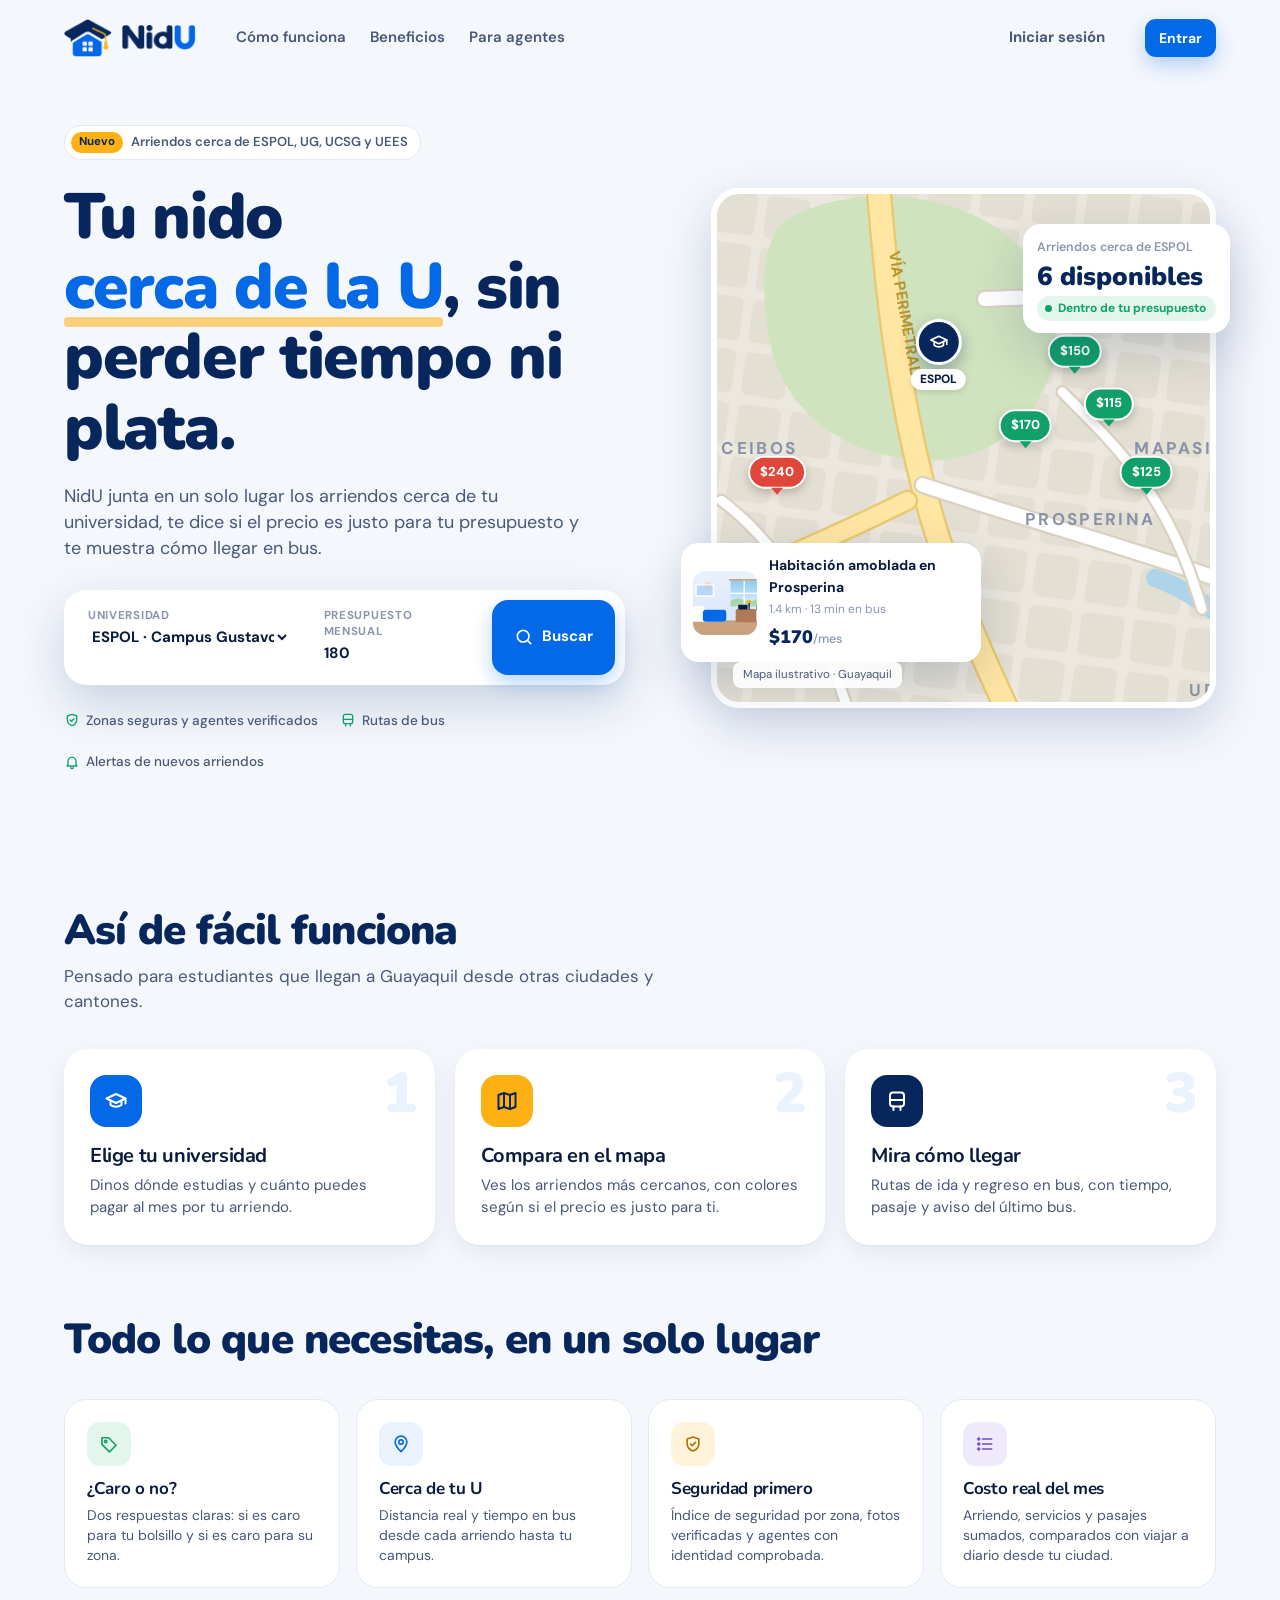
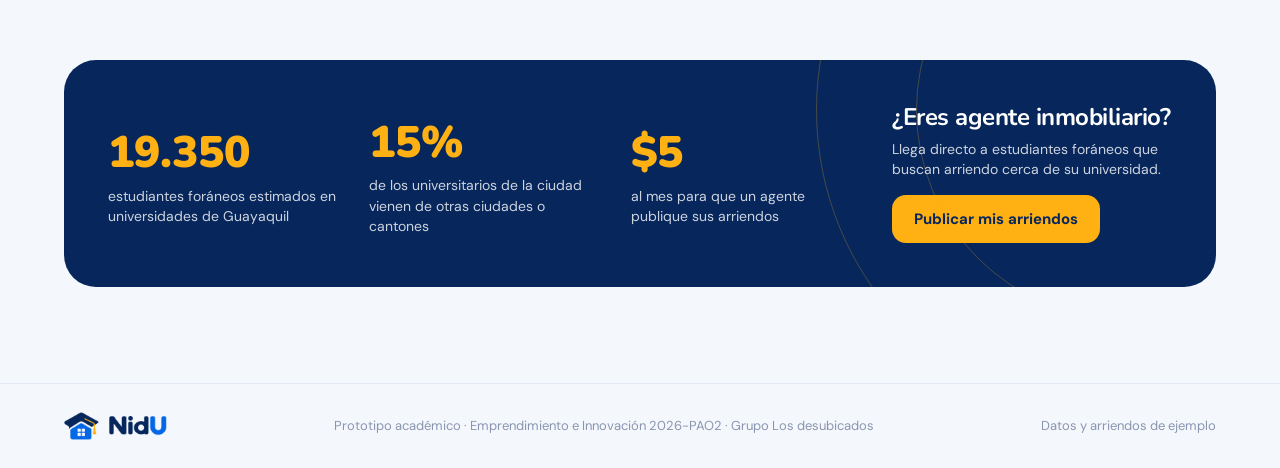
==== index.html @ e350556d "feat: primer inicio Cosas bases, funcionalidades esenciales" ====
<!DOCTYPE html>
<html lang="es">
<head>
<meta charset="utf-8">
<meta name="viewport" content="width=device-width, initial-scale=1">
<title>NidU · Prototipo interactivo</title>
<link rel="preconnect" href="https://fonts.googleapis.com">
<link href="https://fonts.googleapis.com/css2?family=Nunito:wght@700;800;900&family=DM+Sans:opsz,wght@9..40,400;9..40,500;9..40,600;9..40,700&display=swap" rel="stylesheet">
<style>
:root{
  --navy:#07275C; --navy2:#0C3478; --blue:#0469E6; --blue-50:#EAF2FE; --blue-100:#D4E5FD;
  --gold:#FFB012; --gold-50:#FFF4DB;
  --ink:#0B1B3F; --ink2:#4A5878; --ink3:#8A96B0; --line:#E3E9F3; --bg:#F4F7FC; --white:#fff;
  --good:#12A06A; --good-50:#E3F6EE; --mid:#E08A00; --mid-50:#FFF1D9; --bad:#E0473B; --bad-50:#FDE7E5;
  --r:18px; --sh:0 1px 2px rgba(7,39,92,.05),0 8px 24px rgba(7,39,92,.07); --sh2:0 18px 50px rgba(7,39,92,.18);
  --hf:'Nunito',system-ui,sans-serif; --bf:'DM Sans',system-ui,sans-serif;
}
*{box-sizing:border-box;margin:0;padding:0}
html,body{height:100%}
body{font-family:var(--bf);color:var(--ink);background:var(--bg);font-size:15px;line-height:1.45;-webkit-font-smoothing:antialiased}
button{font:inherit;color:inherit;background:none;border:0;cursor:pointer}
input,select,textarea{font:inherit;color:inherit}
a{color:var(--blue);text-decoration:none}
h1,h2,h3,h4{font-family:var(--hf);letter-spacing:-.02em;line-height:1.1}
svg{display:block}
.view{display:none;min-height:100vh}
.view.on{display:block}
.ico{width:20px;height:20px;fill:none;stroke:currentColor;stroke-width:2;stroke-linecap:round;stroke-linejoin:round;flex:none}
.ico.sm{width:16px;height:16px}.ico.xs{width:14px;height:14px}.ico.lg{width:24px;height:24px}

/* buttons */
.btn{display:inline-flex;align-items:center;justify-content:center;gap:8px;height:48px;padding:0 22px;border-radius:14px;font-weight:700;font-size:15px;transition:.15s;white-space:nowrap}
.btn.pri{background:var(--blue);color:#fff;box-shadow:0 8px 20px rgba(4,105,230,.28)}
.btn.pri:hover{background:#0359C4;transform:translateY(-1px)}
.btn.sec{background:#fff;border:1.5px solid var(--line);color:var(--ink)}
.btn.sec:hover{border-color:var(--blue);color:var(--blue)}
.btn.dark{background:var(--navy);color:#fff}
.btn.gold{background:var(--gold);color:var(--navy)}
.btn.ghost{color:var(--ink2);padding:0 12px}
.btn.ghost:hover{color:var(--blue)}
.btn.sm{height:38px;padding:0 14px;border-radius:11px;font-size:14px}
.btn.block{width:100%}
.iconbtn{width:42px;height:42px;border-radius:12px;display:grid;place-items:center;background:#fff;border:1.5px solid var(--line);position:relative;transition:.15s}
.iconbtn:hover{border-color:var(--blue);color:var(--blue)}
.dot{position:absolute;top:7px;right:8px;width:9px;height:9px;border-radius:50%;background:var(--gold);border:2px solid #fff}

/* chips & badges */
.chip{display:inline-flex;align-items:center;gap:6px;height:36px;padding:0 14px;border-radius:999px;border:1.5px solid var(--line);background:#fff;font-weight:600;font-size:13.5px;transition:.15s}
.chip:hover{border-color:var(--blue)}
.chip.on{background:var(--navy);border-color:var(--navy);color:#fff}
.badge{display:inline-flex;align-items:center;gap:6px;padding:4px 10px 4px 8px;border-radius:999px;font-size:12px;font-weight:700;white-space:nowrap}
.badge::before{content:"";width:7px;height:7px;border-radius:50%;background:currentColor}
.badge.good{background:var(--good-50);color:var(--good)}.badge.mid{background:var(--mid-50);color:var(--mid)}.badge.bad{background:var(--bad-50);color:var(--bad)}
.tag{display:inline-flex;align-items:center;gap:5px;padding:3px 9px;border-radius:999px;font-size:11.5px;font-weight:700;background:var(--gold-50);color:#9A6500}
.tag.blue{background:var(--blue-50);color:var(--blue)}

/* ================= LANDING ================= */
.lnav{position:sticky;top:0;z-index:20;background:rgba(244,247,252,.85);backdrop-filter:blur(12px);border-bottom:1px solid transparent}
.lnav .in{max-width:1200px;margin:auto;display:flex;align-items:center;gap:28px;padding:14px 24px}
.brand{display:flex;align-items:center;gap:10px}
.brand img.i{height:38px}.brand img.w{height:26px}
.lnav .links{display:flex;gap:24px;margin-left:12px;font-weight:600;color:var(--ink2)}
.lnav .links a{color:inherit}.lnav .links a:hover{color:var(--blue)}
.lnav .sp{flex:1}
.hero{max-width:1200px;margin:auto;padding:48px 24px 64px;display:grid;grid-template-columns:1.05fr 1fr;gap:56px;align-items:center}
.hero h1{font-size:clamp(40px,5.2vw,64px);font-weight:900;color:var(--navy)}
.hero h1 em{font-style:normal;color:var(--blue);position:relative;white-space:nowrap}
.hero h1 em::after{content:"";position:absolute;left:0;right:0;bottom:4px;height:10px;background:var(--gold);opacity:.55;z-index:-1;border-radius:4px}
.hero p.lead{font-size:18px;color:var(--ink2);margin:20px 0 28px;max-width:520px}
.eyebrow{display:inline-flex;align-items:center;gap:8px;padding:6px 12px 6px 6px;border-radius:999px;background:#fff;border:1px solid var(--line);font-size:13px;font-weight:600;color:var(--ink2);margin-bottom:22px}
.eyebrow b{background:var(--gold);color:var(--navy);padding:2px 8px;border-radius:999px;font-size:11.5px}
.searchbox{background:#fff;border-radius:22px;box-shadow:var(--sh2);padding:10px;display:grid;grid-template-columns:1.3fr 1fr auto;gap:6px;max-width:600px}
.searchbox .f{padding:8px 14px;border-radius:14px;transition:.15s}
.searchbox .f:hover{background:var(--bg)}
.searchbox label{display:block;font-size:11.5px;font-weight:700;color:var(--ink3);text-transform:uppercase;letter-spacing:.06em}
.searchbox select,.searchbox input{border:0;outline:0;background:none;width:100%;font-weight:700;font-size:15px;padding:2px 0}
.searchbox .btn{height:100%;min-height:56px;border-radius:16px}
.trust{display:flex;gap:22px;margin-top:26px;color:var(--ink2);font-size:13.5px;font-weight:500;flex-wrap:wrap}
.trust span{display:flex;align-items:center;gap:6px}
.trust .ico{color:var(--good)}
.hero-vis{position:relative;height:520px}
.hero-vis .mapcard{position:absolute;inset:0 0 0 30px;border-radius:28px;overflow:hidden;box-shadow:var(--sh2);border:6px solid #fff}
.float{position:absolute;background:#fff;border-radius:18px;box-shadow:var(--sh2);padding:12px;display:flex;gap:12px;align-items:center}
.float .th{width:64px;height:64px;border-radius:12px;overflow:hidden;flex:none}
.f1{left:0;bottom:46px;width:300px;animation:bob 5s ease-in-out infinite}
.f2{right:-14px;top:36px;padding:12px 14px;animation:bob 6s ease-in-out infinite reverse}
.f2 .big{font-family:var(--hf);font-weight:900;font-size:26px;color:var(--navy)}
@keyframes bob{50%{transform:translateY(-8px)}}
.lsec{max-width:1200px;margin:auto;padding:72px 24px}
.lsec h2{font-size:clamp(30px,3.4vw,42px);color:var(--navy);font-weight:900}
.lsec .sub{color:var(--ink2);font-size:17px;margin-top:10px;max-width:620px}
.steps{display:grid;grid-template-columns:repeat(3,1fr);gap:20px;margin-top:36px}
.step{background:#fff;border-radius:24px;padding:26px;box-shadow:var(--sh);position:relative;overflow:hidden}
.step .n{font-family:var(--hf);font-weight:900;font-size:56px;color:var(--blue-50);position:absolute;right:18px;top:4px}
.step .ib{width:52px;height:52px;border-radius:16px;display:grid;place-items:center;background:var(--blue);color:#fff;margin-bottom:18px}
.step h3{font-size:20px;margin-bottom:8px}.step p{color:var(--ink2)}
.feat{display:grid;grid-template-columns:repeat(4,1fr);gap:16px;margin-top:36px}
.fc{border-radius:22px;padding:22px;background:#fff;border:1px solid var(--line)}
.fc .ib{width:44px;height:44px;border-radius:13px;display:grid;place-items:center;margin-bottom:14px}
.fc h4{font-size:17px;margin-bottom:6px}.fc p{color:var(--ink2);font-size:14px}
.band{background:var(--navy);color:#fff;border-radius:32px;padding:44px;display:grid;grid-template-columns:repeat(3,1fr) 1.2fr;gap:28px;align-items:center;position:relative;overflow:hidden}
.band .k{font-family:var(--hf);font-size:44px;font-weight:900;color:var(--gold)}
.band .l{opacity:.8;font-size:14px}
.band .cta h3{font-size:24px;margin-bottom:8px}.band .cta p{opacity:.8;margin-bottom:16px;font-size:14px}
.ring{position:absolute;border-radius:50%;border:1.5px solid rgba(255,176,18,.25);pointer-events:none}
.foot{border-top:1px solid var(--line);margin-top:24px}
.foot .in{max-width:1200px;margin:auto;padding:28px 24px;display:flex;justify-content:space-between;gap:16px;color:var(--ink3);font-size:13px;flex-wrap:wrap;align-items:center}

/* ================= AUTH (split like university SSO) ================= */
.auth{display:grid;grid-template-columns:1.25fr 1fr;min-height:100vh}
.auth-art{background:var(--navy);position:relative;overflow:hidden;color:#fff;display:flex;flex-direction:column;justify-content:space-between;padding:40px}
.auth-art svg.city{position:absolute;inset:auto 0 0 0;width:100%;height:auto;opacity:.9}
.auth-art .atop{position:relative;z-index:2;display:flex;align-items:center;gap:12px}
.auth-art .amsg{position:relative;z-index:2;max-width:460px;margin-bottom:auto;margin-top:12vh}
.auth-art .amsg h2{font-size:clamp(32px,3.4vw,46px);font-weight:900}
.auth-art .amsg h2 span{color:var(--gold)}
.auth-art .amsg p{opacity:.82;margin-top:14px;font-size:16px}
.auth-art ul{list-style:none;margin-top:22px;display:grid;gap:10px}
.auth-art li{display:flex;gap:10px;align-items:center;font-weight:500}
.auth-art li .ico{color:var(--gold)}
.auth-form{background:#fff;display:flex;flex-direction:column;padding:36px clamp(24px,5vw,72px);overflow:auto}
.auth-form .head{display:flex;justify-content:space-between;align-items:center}
.auth-form .box{max-width:420px;width:100%;margin:auto;padding:28px 0}
.auth-form h1{font-size:30px;color:var(--navy);font-weight:900}
.auth-form .hint{color:var(--ink2);margin:6px 0 22px}
.seg{display:grid;grid-template-columns:1fr 1fr;background:var(--bg);border-radius:14px;padding:4px;margin-bottom:20px}
.seg button{height:42px;border-radius:11px;font-weight:700;color:var(--ink2);display:flex;align-items:center;justify-content:center;gap:8px}
.seg button.on{background:#fff;color:var(--navy);box-shadow:0 2px 8px rgba(7,39,92,.1)}
.fld{margin-bottom:14px}
.fld label{display:block;font-size:13px;font-weight:600;color:var(--ink2);margin-bottom:6px}
.inp{width:100%;height:46px;border:1.5px solid var(--line);border-radius:12px;padding:0 14px;background:#fff;outline:0;transition:.15s}
textarea.inp{height:auto;padding:12px 14px;resize:vertical}
.inp:focus{border-color:var(--blue);box-shadow:0 0 0 4px var(--blue-50)}
.inp.err{border-color:var(--bad);box-shadow:0 0 0 4px var(--bad-50)}
.errtxt{color:var(--bad);font-size:12px;margin-top:4px;display:none}
.fld.e .errtxt{display:block}
.row2{display:grid;grid-template-columns:1fr 1fr;gap:12px}
.budget{border:1.5px solid var(--line);border-radius:14px;padding:14px 16px;margin-bottom:14px}
.budget .v{font-family:var(--hf);font-weight:900;font-size:30px;color:var(--navy)}
.budget .v small{font-family:var(--bf);font-size:14px;color:var(--ink3);font-weight:500}
input[type=range]{width:100%;accent-color:var(--blue)}
.rng{-webkit-appearance:none;appearance:none;height:6px;border-radius:3px;background:linear-gradient(90deg,var(--blue) var(--p,30%),var(--line) var(--p,30%));outline:0;margin:10px 0 4px}
.rng::-webkit-slider-thumb{-webkit-appearance:none;width:24px;height:24px;border-radius:50%;background:#fff;border:4px solid var(--blue);box-shadow:0 2px 6px rgba(0,0,0,.2);cursor:grab}
.rng::-moz-range-thumb{width:18px;height:18px;border-radius:50%;background:#fff;border:4px solid var(--blue);cursor:grab}
.minmax{display:flex;justify-content:space-between;font-size:12px;color:var(--ink3)}
.switchrow{display:flex;align-items:center;gap:12px;padding:12px 14px;border-radius:14px;background:var(--bg);margin-bottom:18px}
.switchrow .t{flex:1}.switchrow b{display:block;font-size:14px}.switchrow small{color:var(--ink3);font-size:12.5px}
.sw{width:46px;height:28px;border-radius:14px;background:var(--line);position:relative;flex:none;transition:.2s}
.sw::after{content:"";position:absolute;top:3px;left:3px;width:22px;height:22px;border-radius:50%;background:#fff;box-shadow:0 1px 3px rgba(0,0,0,.2);transition:.2s}
.sw.on{background:var(--blue)}.sw.on::after{left:21px}
.or{display:flex;align-items:center;gap:12px;color:var(--ink3);font-size:12.5px;margin:18px 0}
.or::before,.or::after{content:"";flex:1;height:1px;background:var(--line)}
.demo{display:grid;grid-template-columns:1fr 1fr;gap:10px}
.auth-form .legal{color:var(--ink3);font-size:12px;margin-top:16px;text-align:center}
.auth-form .fl{display:flex;justify-content:center;gap:18px;font-size:12.5px;color:var(--ink3);margin-top:auto;padding-top:20px}

/* ================= APP SHELL ================= */
.top{position:sticky;top:0;z-index:30;background:#fff;border-bottom:1px solid var(--line)}
.top .in{display:flex;align-items:center;gap:16px;padding:10px 20px;height:68px}
.unisel{display:flex;align-items:center;gap:10px;padding:6px 12px 6px 6px;border-radius:14px;border:1.5px solid var(--line);background:#fff}
.unisel .cap{width:34px;height:34px;border-radius:10px;background:var(--navy);color:#fff;display:grid;place-items:center}
.unisel small{display:block;font-size:11px;color:var(--ink3);font-weight:600;line-height:1}
.unisel select{border:0;outline:0;font-weight:800;background:none;font-size:14.5px;cursor:pointer;max-width:220px}
.tsearch{flex:1;max-width:420px;display:flex;align-items:center;gap:10px;height:44px;padding:0 14px;border-radius:12px;background:var(--bg);color:var(--ink3)}
.tsearch input{border:0;background:none;outline:0;flex:1;color:var(--ink)}
.top .sp{flex:1}
.avatar{width:42px;height:42px;border-radius:12px;background:var(--navy);color:#fff;display:grid;place-items:center;font-family:var(--hf);font-weight:800}
.menu{position:absolute;right:20px;top:64px;background:#fff;border-radius:16px;box-shadow:var(--sh2);border:1px solid var(--line);width:300px;padding:8px;display:none;z-index:40}
.menu.on{display:block}
.menu .mi{display:flex;gap:10px;align-items:center;width:100%;padding:10px;border-radius:10px;text-align:left;font-weight:600}
.menu .mi:hover{background:var(--bg)}
.menu h5{font-size:12px;color:var(--ink3);padding:8px 10px;text-transform:uppercase;letter-spacing:.06em}
.nt{display:flex;gap:10px;padding:10px;border-radius:12px}
.nt:hover{background:var(--bg)}
.nt .ib{width:36px;height:36px;border-radius:10px;background:var(--blue-50);color:var(--blue);display:grid;place-items:center;flex:none}
.nt b{font-size:13.5px;display:block}.nt small{color:var(--ink3);font-size:12px}

/* explore */
.explore{display:grid;grid-template-columns:440px 1fr;height:calc(100vh - 69px)}
.side{background:#fff;border-right:1px solid var(--line);display:flex;flex-direction:column;min-height:0}
.side .hd{padding:18px 20px 12px;border-bottom:1px solid var(--line)}
.side .hd h2{font-size:22px;color:var(--navy)}
.side .hd p{color:var(--ink3);font-size:13px;margin-top:2px}
.fbar{display:flex;gap:8px;overflow-x:auto;padding-top:12px;scrollbar-width:none}
.fbar::-webkit-scrollbar{display:none}
.fbar .chip{height:34px;flex:none}
.legend{display:flex;flex-wrap:wrap;gap:8px 14px;font-size:12px;color:var(--ink2);font-weight:500;padding-top:12px;align-items:center}
.legend i{width:9px;height:9px;border-radius:50%;display:inline-block;margin-right:5px}
.legend select{margin-left:auto;border:1.5px solid var(--line);border-radius:10px;height:32px;padding:0 8px;font-size:12.5px;font-weight:600;background:#fff}
.list{overflow:auto;padding:14px 16px 24px;display:grid;gap:12px;align-content:start;flex:1}
.card{display:grid;grid-template-columns:116px 1fr;gap:14px;padding:10px;border-radius:18px;background:#fff;border:1.5px solid var(--line);cursor:pointer;transition:.15s;position:relative;text-align:left}
.card:hover,.card.hl{border-color:var(--blue);box-shadow:var(--sh)}
.card > div:nth-child(2){min-width:0}
.side{min-width:0}
.card .th{height:100%;min-height:116px;border-radius:12px;overflow:hidden;position:relative}
.card .th .tag{position:absolute;left:6px;top:6px}
.card h4{font-family:var(--bf);font-size:15px;font-weight:700;letter-spacing:0;line-height:1.3;padding-right:28px}
.card .meta{display:flex;align-items:center;gap:5px;color:var(--ink3);font-size:12.5px;margin-top:4px}
.card .meta2{display:flex;gap:10px;color:var(--ink2);font-size:12px;margin-top:6px;flex-wrap:wrap}
.card .meta2 span{display:flex;align-items:center;gap:4px}
.card .pr{display:flex;align-items:center;justify-content:space-between;margin-top:10px;gap:8px}
.price{font-family:var(--hf);font-weight:900;font-size:22px;color:var(--navy)}
.price small{font-family:var(--bf);font-size:12.5px;font-weight:500;color:var(--ink3)}
.fav{position:absolute;right:10px;top:10px;width:32px;height:32px;border-radius:50%;display:grid;place-items:center;color:var(--ink3);transition:.15s}
.fav:hover{background:var(--bg)}
.fav.on{color:var(--bad)}.fav.on .ico{fill:var(--bad)}
.empty{padding:40px 20px;text-align:center;color:var(--ink2)}
.empty .ib{width:64px;height:64px;border-radius:20px;background:var(--blue-50);color:var(--blue);display:grid;place-items:center;margin:0 auto 14px}

/* map */
.map{position:relative;overflow:hidden;background:#ECE8DF;cursor:grab;touch-action:none;user-select:none}
.map.drag{cursor:grabbing}
.map-inner{position:absolute;left:0;top:0;width:1000px;height:680px;transform-origin:0 0}
.map-inner > svg{position:absolute;inset:0;width:1000px;height:680px}
.pin{position:absolute;transform:translate(-50%,-100%) scale(var(--inv,1));transform-origin:50% 100%;display:flex;flex-direction:column;align-items:center;z-index:2;transition:filter .15s}
.pin .p{background:var(--c);color:#fff;font-weight:800;font-size:13px;padding:5px 10px;border-radius:999px;border:2.5px solid #fff;box-shadow:0 4px 10px rgba(0,0,0,.2);white-space:nowrap;transition:.15s}
.pin .t{width:0;height:0;border:6px solid transparent;border-top:7px solid var(--c);margin-top:-1px}
.pin.good{--c:var(--good)}.pin.mid{--c:var(--mid)}.pin.bad{--c:var(--bad)}
.pin:hover,.pin.hl{z-index:5}
.pin:hover .p,.pin.hl .p{transform:scale(1.15);background:var(--navy)}
.pin.hl .t,.pin:hover .t{border-top-color:var(--navy)}
.pin.mine .p{outline:3px solid var(--gold)}
.umark{position:absolute;transform:translate(-50%,-50%) scale(var(--inv,1));display:flex;flex-direction:column;align-items:center;gap:4px;z-index:3;pointer-events:auto}
.umark .c{width:46px;height:46px;border-radius:50%;background:var(--navy);color:#fff;display:grid;place-items:center;border:3px solid #fff;box-shadow:0 6px 16px rgba(7,39,92,.35)}
.umark .l{background:#fff;padding:2px 9px;border-radius:999px;font-weight:800;font-size:12px;box-shadow:0 2px 6px rgba(0,0,0,.12);white-space:nowrap}
.umark.off .c{width:32px;height:32px;background:#fff;color:var(--navy);border-color:var(--navy);border-width:2px;box-shadow:none}
.umark.off .l{opacity:.75;font-size:11px}
.umark.off{z-index:1;cursor:pointer}
.radius{position:absolute;border-radius:50%;background:rgba(4,105,230,.07);border:2px dashed rgba(4,105,230,.45);transform:translate(-50%,-50%);pointer-events:none}
.mctl{position:absolute;right:16px;top:16px;display:grid;gap:8px;z-index:6}
.mctl button{width:42px;height:42px;border-radius:12px;background:#fff;box-shadow:var(--sh);display:grid;place-items:center;font-size:20px;font-weight:700}
.mctl button:hover{color:var(--blue)}
.mnote{position:absolute;left:16px;bottom:14px;z-index:6;background:rgba(255,255,255,.9);padding:5px 10px;border-radius:8px;font-size:11.5px;color:var(--ink2)}
.popup{position:absolute;z-index:8;width:280px;background:#fff;border-radius:18px;box-shadow:var(--sh2);overflow:hidden;cursor:default}
.popup .th{height:120px}
.popup .b{padding:12px 14px}
.popup h4{font-family:var(--bf);font-size:15px;letter-spacing:0}
.popup .x{position:absolute;right:8px;top:8px;width:30px;height:30px;border-radius:50%;background:#fff;display:grid;place-items:center;box-shadow:var(--sh)}
.maptoggle{display:none}

/* detail */
.wrap{max-width:1180px;margin:auto;padding:22px 24px 80px}
.crumb{display:flex;align-items:center;gap:8px;color:var(--ink2);font-weight:600;font-size:14px;margin-bottom:16px}
.crumb button{display:flex;align-items:center;gap:6px;color:var(--blue);font-weight:700}
.gal{display:grid;grid-template-columns:2fr 1fr 1fr;grid-template-rows:200px 200px;gap:10px;border-radius:24px;overflow:hidden;position:relative}
.gal > div{overflow:hidden;cursor:zoom-in;position:relative}
.gal > div:first-child{grid-row:span 2}
.gal > div:hover svg{transform:scale(1.04)}
.gal svg{transition:transform .4s;width:100%;height:100%}
.gal .cap{position:absolute;left:10px;bottom:10px;background:rgba(7,39,92,.75);color:#fff;font-size:12px;font-weight:600;padding:3px 9px;border-radius:999px}
.dgrid{display:grid;grid-template-columns:1fr 380px;gap:32px;margin-top:26px;align-items:start}
.dgrid h1{font-size:34px;color:var(--navy);font-weight:900}
.loc{display:flex;align-items:center;gap:6px;color:var(--ink2);margin-top:8px}
.specs{display:grid;grid-template-columns:repeat(4,1fr);gap:10px;margin:22px 0}
.specs div{background:#fff;border:1px solid var(--line);border-radius:16px;padding:14px;display:flex;flex-direction:column;gap:6px;font-weight:700;font-size:14px}
.specs .ico{color:var(--blue)}
.specs small{color:var(--ink3);font-weight:500;font-size:12px}
.blk{background:#fff;border-radius:22px;padding:22px;border:1px solid var(--line);margin-bottom:16px}
.blk h3{font-size:20px;color:var(--navy);margin-bottom:14px;display:flex;align-items:center;justify-content:space-between;gap:10px}
.svc{display:grid;grid-template-columns:repeat(2,1fr);gap:10px}
.svc div{display:flex;align-items:center;gap:10px;padding:12px;border-radius:14px;background:var(--bg);font-weight:600;font-size:14px}
.svc div.no{opacity:.45;text-decoration:line-through}
.svc .ico{color:var(--blue)}
.conds{display:grid;gap:10px}
.conds div{display:flex;gap:10px;align-items:center;color:var(--ink2)}
.ck{width:24px;height:24px;border-radius:50%;background:var(--good-50);color:var(--good);display:grid;place-items:center;flex:none}
.sticky{position:sticky;top:90px}
.pcard{background:#fff;border-radius:24px;padding:22px;box-shadow:var(--sh2)}
.pcard .price{font-size:36px}
.cmp{margin:16px 0 6px;position:relative;height:18px}
.cmp .bar{position:absolute;left:0;right:0;top:5px;height:8px;border-radius:4px;background:linear-gradient(90deg,var(--good),#F2C230 55%,var(--bad))}
.cmp .mk{position:absolute;top:0;width:18px;height:18px;border-radius:50%;background:#fff;border:4px solid var(--navy);transform:translateX(-50%);box-shadow:0 2px 6px rgba(0,0,0,.2)}
.cmp .avg{position:absolute;top:-4px;width:2px;height:26px;background:var(--navy);opacity:.35;transform:translateX(-50%)}
.cmpl{display:flex;justify-content:space-between;font-size:11.5px;color:var(--ink3)}
.agent{display:flex;gap:12px;align-items:center;padding:14px;border-radius:16px;border:1.5px solid var(--line);margin-top:16px}
.agent .av{width:46px;height:46px;border-radius:14px;color:#fff;display:grid;place-items:center;font-family:var(--hf);font-weight:800;flex:none}
.agent b{display:flex;align-items:center;gap:5px}
.agent small{color:var(--ink3);font-size:12.5px;display:flex;align-items:center;gap:4px}
.routebox{display:grid;grid-template-columns:1.2fr 1fr;gap:16px}
.routebox .map{height:330px;border-radius:16px}
.rseg{display:inline-grid;grid-template-columns:1fr 1fr;background:var(--bg);border-radius:12px;padding:4px;font-size:13.5px}
.rseg button{height:34px;padding:0 14px;border-radius:9px;font-weight:700;color:var(--ink2)}
.rseg button.on{background:var(--navy);color:#fff}
.rsum{display:flex;align-items:baseline;gap:8px;margin-bottom:12px}
.rsum .big{font-family:var(--hf);font-weight:900;font-size:34px;color:var(--navy)}
.rstep{display:grid;grid-template-columns:36px 1fr auto;gap:12px;position:relative;padding-bottom:16px}
.rstep:not(:last-child)::before{content:"";position:absolute;left:17px;top:38px;bottom:2px;width:2px;background:var(--line)}
.rstep .ic{width:36px;height:36px;border-radius:50%;display:grid;place-items:center;background:var(--bg)}
.rstep .ic.bus{background:var(--blue);color:#fff}
.rstep b{font-size:14.5px;display:block}.rstep small{color:var(--ink3);font-size:12.5px}
.rstep .d{font-weight:700;color:var(--ink2);font-size:13px}
.safe{display:flex;gap:10px;padding:12px 14px;border-radius:14px;background:var(--gold-50);color:#7A5200;font-size:13.5px;margin-top:4px}
.safe .ico{color:var(--mid);margin-top:1px}

/* agent */
.agentlay{display:grid;grid-template-columns:240px 1fr;min-height:calc(100vh - 69px)}
.anav{background:#fff;border-right:1px solid var(--line);padding:18px 12px;display:flex;flex-direction:column;gap:4px}
.anav button{display:flex;align-items:center;gap:12px;padding:11px 14px;border-radius:12px;font-weight:600;color:var(--ink2);text-align:left}
.anav button:hover{background:var(--bg)}
.anav button.on{background:var(--blue-50);color:var(--blue)}
.anav .count{margin-left:auto;background:var(--gold);color:var(--navy);font-size:11px;font-weight:800;padding:1px 7px;border-radius:999px}
.anav .plan{margin-top:auto;background:var(--navy);color:#fff;border-radius:18px;padding:16px;position:relative;overflow:hidden}
.anav .plan .k{font-family:var(--hf);font-weight:900;font-size:26px}
.amain{padding:26px 30px 60px;max-width:1180px}
.ahead{display:flex;justify-content:space-between;align-items:flex-end;gap:16px;margin-bottom:22px;flex-wrap:wrap}
.ahead h1{font-size:30px;color:var(--navy);font-weight:900}
.ahead p{color:var(--ink2)}
.stats{display:grid;grid-template-columns:repeat(4,1fr);gap:14px}
.stat{background:#fff;border-radius:20px;padding:18px;border:1px solid var(--line)}
.stat .top2{display:flex;justify-content:space-between;align-items:center;color:var(--ink3);font-size:13px;font-weight:600}
.stat .k{font-family:var(--hf);font-weight:900;font-size:32px;color:var(--navy);margin-top:6px}
.stat .tr{color:var(--good);font-weight:700;font-size:12.5px}
.two{display:grid;grid-template-columns:1.4fr 1fr;gap:16px;margin-top:16px}
.tbl{width:100%;border-collapse:collapse}
.tbl th{text-align:left;font-size:12px;color:var(--ink3);font-weight:700;text-transform:uppercase;letter-spacing:.05em;padding:0 10px 10px}
.tbl td{padding:10px;border-top:1px solid var(--line);vertical-align:middle;font-size:14px}
.tbl .tt{display:flex;gap:12px;align-items:center}
.tbl .tt .th{width:56px;height:56px;border-radius:12px;overflow:hidden;flex:none}
.tbl .tt b{display:block;font-size:14px}.tbl .tt small{color:var(--ink3)}
.st{display:inline-flex;align-items:center;gap:8px;font-size:12.5px;font-weight:700}
.msg{display:flex;gap:12px;padding:12px;border-radius:14px;cursor:pointer}
.msg:hover{background:var(--bg)}
.msg .av{width:40px;height:40px;border-radius:12px;display:grid;place-items:center;font-weight:800;color:#fff;flex:none;font-family:var(--hf)}
.msg b{font-size:14px}.msg p{color:var(--ink2);font-size:13px;display:-webkit-box;-webkit-line-clamp:1;-webkit-box-orient:vertical;overflow:hidden}
.msg small{color:var(--ink3);font-size:12px}
.msg.unread b::after{content:"";display:inline-block;width:8px;height:8px;background:var(--blue);border-radius:50%;margin-left:6px}

/* publish */
.pubgrid{display:grid;grid-template-columns:1fr 360px;gap:24px;align-items:start}
.pubgrid .map{height:240px;border-radius:14px;cursor:crosshair}
.photos{display:flex;gap:10px;flex-wrap:wrap}
.photos .ph{width:96px;height:96px;border-radius:14px;overflow:hidden;position:relative}
.photos .ph img{width:100%;height:100%;object-fit:cover}
.photos .add{width:96px;height:96px;border-radius:14px;border:2px dashed var(--blue);background:var(--blue-50);color:var(--blue);display:grid;place-items:center;align-content:center;gap:4px;font-weight:700;font-size:12px;cursor:pointer}
.hintbox{display:flex;gap:8px;align-items:center;padding:10px 12px;border-radius:12px;font-size:13px;font-weight:600;margin-top:8px}
.hintbox.good{background:var(--good-50);color:var(--good)}.hintbox.mid{background:var(--mid-50);color:var(--mid)}.hintbox.bad{background:var(--bad-50);color:var(--bad)}
.preview{position:sticky;top:90px}
.preview .card{cursor:default}
.locinfo{display:flex;gap:10px;align-items:center;padding:12px;border:1.5px solid var(--line);border-top:0;border-radius:0 0 14px 14px;margin-top:-8px;padding-top:18px;font-size:13.5px}

/* modal & toast */
.ov{position:fixed;inset:0;background:rgba(7,27,63,.45);backdrop-filter:blur(3px);z-index:80;display:none;align-items:center;justify-content:center;padding:20px}
.ov.on{display:flex}
.modal{background:#fff;border-radius:24px;width:100%;max-width:520px;max-height:90vh;overflow:auto;box-shadow:var(--sh2);animation:pop .2s ease}
.modal .mh{display:flex;justify-content:space-between;align-items:center;padding:20px 22px;border-bottom:1px solid var(--line);position:sticky;top:0;background:#fff;z-index:1}
.modal .mh h3{font-size:20px;color:var(--navy)}
.modal .mb{padding:20px 22px}
.modal .mf{padding:14px 22px 20px;display:flex;gap:10px;justify-content:flex-end}
.modal.wide{max-width:920px}
@keyframes pop{from{transform:scale(.96);opacity:0}}
.toast{position:fixed;left:50%;bottom:92px;transform:translateX(-50%) translateY(20px);background:var(--navy);color:#fff;padding:12px 18px;border-radius:14px;font-weight:600;display:flex;gap:10px;align-items:center;box-shadow:var(--sh2);z-index:90;opacity:0;transition:.25s;pointer-events:none}
.toast.on{opacity:1;transform:translateX(-50%)}
.toast .ico{color:var(--gold)}
.slab{font-size:13px;font-weight:700;color:var(--ink2);margin:18px 0 10px;display:flex;justify-content:space-between}
.chips{display:flex;flex-wrap:wrap;gap:8px}
.dual{position:relative;height:30px}
.dual .tr{position:absolute;left:0;right:0;top:12px;height:6px;border-radius:3px;background:var(--line)}
.dual .fl{position:absolute;top:12px;height:6px;border-radius:3px;background:var(--blue)}
.dual input{position:absolute;inset:0;width:100%;-webkit-appearance:none;appearance:none;background:none;pointer-events:none;height:30px}
.dual input::-webkit-slider-thumb{-webkit-appearance:none;pointer-events:auto;width:24px;height:24px;border-radius:50%;background:#fff;border:4px solid var(--blue);box-shadow:0 2px 6px rgba(0,0,0,.2);cursor:grab}
.dual input::-moz-range-thumb{pointer-events:auto;width:18px;height:18px;border-radius:50%;background:#fff;border:4px solid var(--blue);cursor:grab}
.hist{display:flex;align-items:flex-end;gap:3px;height:56px;margin-bottom:-4px}
.hist i{flex:1;background:var(--line);border-radius:3px 3px 0 0}
.hist i.in{background:var(--blue);opacity:.75}
.typegrid{display:grid;grid-template-columns:repeat(4,1fr);gap:8px}
.typegrid button{border:1.5px solid var(--line);border-radius:14px;padding:12px 6px;display:grid;justify-items:center;gap:6px;font-weight:600;font-size:12.5px;color:var(--ink2)}
.typegrid button.on{border-color:var(--blue);background:var(--blue-50);color:var(--blue)}


:focus-visible{outline:3px solid var(--blue-100);outline-offset:2px}
.sbadge{display:inline-flex;align-items:center;gap:4px;font-size:12px;font-weight:700}
.sbadge.good{color:var(--good)}.sbadge.mid{color:var(--mid)}.sbadge.bad{color:var(--bad)}
.card .sub2{display:flex;justify-content:space-between;align-items:center;gap:8px;font-size:11.5px;color:var(--ink3);margin-top:6px;flex-wrap:wrap}
.cmpb{position:absolute;right:10px;top:46px;width:32px;height:32px;border-radius:50%;display:grid;place-items:center;color:var(--ink3)}
.cmpb:hover{background:var(--bg)}.cmpb.on{color:#fff;background:var(--blue)}
.cmpbar{position:fixed;left:50%;bottom:22px;transform:translateX(-50%);z-index:29;display:flex;gap:10px;align-items:center;background:var(--navy);color:#fff;padding:8px 8px 8px 16px;border-radius:16px;box-shadow:var(--sh2);font-weight:600;white-space:nowrap}
.ctbl{width:100%;border-collapse:collapse;font-size:13.5px;min-width:560px}
.ctbl th,.ctbl td{padding:10px;border-top:1px solid var(--line);text-align:left;vertical-align:top}
.ctbl th{color:var(--ink3);font-weight:600;width:130px;font-size:12.5px}
.ctbl td.best{background:var(--good-50);font-weight:700}
.ctbl .th{height:96px;border-radius:12px;overflow:hidden;margin-bottom:8px}
.pfx{display:grid;gap:10px;margin-top:16px}
.pfx .r{border-radius:14px;padding:12px 14px;background:var(--bg)}
.pfx .r .h{display:flex;justify-content:space-between;align-items:center;gap:8px;font-size:12.5px;font-weight:700;color:var(--ink2);text-transform:uppercase;letter-spacing:.04em}
.pfx .r p{font-size:12.5px;color:var(--ink2);margin-top:2px}
.cost{display:grid;grid-template-columns:1fr 1fr;gap:20px}
.cost .ln{display:flex;justify-content:space-between;gap:10px;padding:9px 0;border-bottom:1px dashed var(--line);font-size:14px;color:var(--ink2)}
.cost .ln b{color:var(--ink)}
.cost .tt{display:flex;justify-content:space-between;padding-top:12px;font-weight:800;font-size:17px;color:var(--navy)}
.vs{border-radius:16px;padding:16px;background:var(--blue-50)}
.vs .k{font-family:var(--hf);font-weight:900;font-size:30px;color:var(--navy);margin-top:10px}
.vs select{border:1.5px solid var(--blue-100);border-radius:10px;height:34px;padding:0 8px;font-weight:700;background:#fff;max-width:150px}
.vs p{color:var(--ink2);font-size:13.5px;margin-top:6px}
.meter{display:flex;gap:4px;margin:8px 0 4px}
.meter i{flex:1;height:8px;border-radius:4px;background:var(--line)}
.sfx{display:grid;grid-template-columns:repeat(3,1fr);gap:10px;margin-top:12px}
.sfx div{background:var(--bg);border-radius:14px;padding:12px;font-size:12.5px;color:var(--ink3);display:grid;gap:4px}
.sfx .ico{color:var(--blue)}
.sfx b{color:var(--ink);font-size:13.5px}
.scam{display:flex;gap:12px;padding:14px;border-radius:14px;background:var(--bad-50);color:#8A2A22;font-size:13.5px;margin-top:14px}
.scam .ico{color:var(--bad);flex:none;margin-top:1px}
.rv{padding:14px 0;border-top:1px solid var(--line)}
.rv .h{display:flex;gap:10px;align-items:center}
.rv .av{width:38px;height:38px;border-radius:50%;display:grid;place-items:center;color:#fff;font-weight:800;font-size:13px;flex:none}
.rv .h small{color:var(--ink3);font-size:12px;display:block}
.rv p{color:var(--ink2);margin-top:8px;font-size:14px}
.stars{display:inline-flex;gap:1px;vertical-align:middle}
.stars .ico{fill:var(--gold);stroke:var(--gold)}
.stars .ico.off{fill:var(--line);stroke:var(--line)}
.rsum2{display:flex;gap:24px;align-items:center;margin-bottom:6px;flex-wrap:wrap}
.asp{display:grid;grid-template-columns:repeat(2,minmax(0,1fr));gap:8px 22px;flex:1;min-width:240px}
.asp div{display:grid;grid-template-columns:72px 1fr 26px;gap:8px;align-items:center;font-size:13px;color:var(--ink2)}
.asp i{height:6px;border-radius:3px;background:var(--line);position:relative;overflow:hidden}
.asp i::after{content:"";position:absolute;left:0;top:0;bottom:0;width:var(--w);background:var(--gold);border-radius:3px}
.starpick{display:flex;gap:4px}
.starpick .ico{width:32px;height:32px}
.verif{display:flex;gap:14px;align-items:center;padding:16px 18px;border-radius:18px;margin-bottom:18px}
.verif.rev{background:var(--gold-50);color:#7A5200}.verif.ok{background:var(--good-50);color:#0B6B47}
.upl{display:flex;align-items:center;gap:10px;padding:12px 14px;border:1.5px dashed var(--line);border-radius:12px;cursor:pointer;font-size:13.5px;color:var(--ink2);margin-bottom:10px}
.upl:hover{border-color:var(--blue)}.upl.done{border-style:solid;border-color:var(--good);color:var(--good);background:var(--good-50)}
.upl.bad{border-color:var(--bad)}
.upl input{display:none}
.bcount{font-size:12.5px;color:var(--blue);font-weight:600;margin-top:8px;display:flex;gap:6px;align-items:center}
.spin{width:22px;height:22px;border-radius:50%;border:3px solid currentColor;border-right-color:transparent;animation:sp 1s linear infinite;flex:none}
@keyframes sp{to{transform:rotate(360deg)}}
.tagrow{display:flex;gap:8px;margin-bottom:10px;flex-wrap:wrap}
.tag.green{background:var(--good-50);color:var(--good)}
.mbar{display:none}
.busrow{display:flex;gap:10px;align-items:flex-start;margin-top:14px;padding:12px 14px;border-radius:14px;background:var(--blue-50);font-size:13px;color:var(--ink2)}
.busrow .ico{color:var(--blue);flex:none;margin-top:1px}
.unipick{display:grid;gap:10px;margin:4px 0 2px}
.unibtn{display:flex;align-items:center;gap:12px;padding:14px;border:1.5px solid var(--line);border-radius:16px;background:#fff;text-align:left;transition:.15s;width:100%}
.unibtn:hover{border-color:var(--blue);box-shadow:var(--sh);transform:translateY(-1px)}
.ub-logo{width:44px;height:44px;border-radius:12px;display:grid;place-items:center;color:#fff;flex:none}
.ub-logo.big{width:54px;height:54px;border-radius:15px}
.ub-t{flex:1;min-width:0}.ub-t b{display:block;font-size:16px}.ub-t small{color:var(--ink3);font-size:12.5px;display:block;white-space:nowrap;overflow:hidden;text-overflow:ellipsis}
.unibtn > .ico{color:var(--ink3)}
.ssobadge{display:inline-flex;align-items:center;gap:7px;padding:6px 12px;border-radius:999px;background:var(--good-50);color:var(--good);font-weight:700;font-size:12.5px;margin-bottom:16px}
.ssocard{border:1.5px solid var(--line);border-radius:18px;padding:18px;margin:4px 0 18px}
.ssouni{display:flex;align-items:center;gap:12px;padding-bottom:16px;border-bottom:1px solid var(--line);margin-bottom:14px}
.ssouni b{display:block;font-size:16px}.ssouni small{color:var(--ink3);font-size:12.5px}
.ssoperm{display:grid;gap:9px}
.ssoperm div{display:flex;gap:9px;align-items:center;font-size:13.5px;color:var(--ink2)}
.ssoperm .ico{color:var(--good);flex:none}
.ssoperm .no .ico{color:var(--ink3)}.ssoperm .no{color:var(--ink3)}
.idcard{display:flex;align-items:center;gap:12px;padding:14px;border-radius:16px;background:var(--bg);margin-bottom:16px}
.idcard .av{width:46px;height:46px;border-radius:50%;display:grid;place-items:center;color:#fff;font-family:var(--hf);font-weight:800;flex:none}
.idcard b{display:flex;align-items:center;gap:6px}
.idcard small{color:var(--ink3);font-size:12.5px}
@media (max-width:1000px){
  .hero{grid-template-columns:1fr}.hero-vis{height:400px}
  .steps,.feat{grid-template-columns:1fr 1fr}
  .band{grid-template-columns:1fr 1fr}
  .auth{grid-template-columns:1fr}.auth-art{display:none}
  .explore{display:flex;flex-direction:column;height:auto}
  .explore .map{order:-1;height:44vh;flex:none}
  .explore.showmap .map{height:calc(100vh - 69px)}
  .cost,.sfx{grid-template-columns:1fr}
  .mbar{display:flex;position:fixed;left:0;right:0;bottom:0;z-index:27;background:#fff;border-top:1px solid var(--line);padding:10px 16px calc(10px + env(safe-area-inset-bottom));align-items:center;gap:12px;box-shadow:0 -6px 20px rgba(7,39,92,.08)}
  .mbar .btn{flex:1}
  [data-view=arriendo] .wrap{padding-bottom:110px}
  .asp{grid-template-columns:1fr}
  .maptoggle{display:flex;position:fixed;left:50%;transform:translateX(-50%);bottom:22px;z-index:28}
  .dgrid,.routebox,.pubgrid,.two{grid-template-columns:1fr}
  .sticky,.preview{position:static}
  .agentlay{grid-template-columns:1fr}.anav{display:none}
  .stats{grid-template-columns:1fr 1fr}
  .lnav .links,.tsearch{display:none}
  .gal{grid-template-columns:1fr 1fr;grid-template-rows:220px 120px 120px}
  .gal > div:first-child{grid-column:span 2;grid-row:auto}
}
@media (max-width:600px){
  .steps,.feat,.band,.specs{grid-template-columns:1fr 1fr}
  .searchbox{grid-template-columns:1fr}
  .unisel small{display:none}.unisel select{max-width:120px}
  .card{grid-template-columns:96px 1fr}.card .th{height:96px}
  .tbl .hide{display:none}
  .amain{padding:18px}
  .top .in{gap:8px;padding:10px 12px}
  .brand img.w{display:none}
  .gbtn{display:none}
  .legend select{margin-left:0;width:100%}
  .explore{height:auto;min-height:calc(100vh - 69px)}
}
</style>
</head>
<body>

<!-- ============ LANDING ============ -->
<section class="view" data-view="inicio">
  <nav class="lnav"><div class="in">
    <a class="brand" href="#inicio"><img class="i" src="icon.png" alt=""><img class="w" src="word.png" alt="NidU"></a>
    <div class="links"><a href="#como">Cómo funciona</a><a href="#beneficios">Beneficios</a><a href="#agentes">Para agentes</a></div>
    <div class="sp"></div>
    <button class="btn ghost gbtn" data-act="go" data-v="ingresar">Iniciar sesión</button>
    <button class="btn pri sm" data-act="go" data-v="registro">Entrar</button>
  </div></nav>
  <header class="hero">
    <div>
      <div class="eyebrow"><b>Nuevo</b> Arriendos cerca de ESPOL, UG, UCSG y UEES</div>
      <h1>Tu nido <em>cerca de la U</em>, sin perder tiempo ni plata.</h1>
      <p class="lead">NidU junta en un solo lugar los arriendos cerca de tu universidad, te dice si el precio es justo para tu presupuesto y te muestra cómo llegar en bus.</p>
      <form class="searchbox" data-form="hero">
        <div class="f"><label>Universidad</label><select id="heroUni"></select></div>
        <div class="f"><label>Presupuesto mensual</label><input id="heroBudget" type="number" min="60" max="600" value="180"></div>
        <button class="btn pri" type="submit"><svg class="ico"><use href="#i-search"/></svg>Buscar</button>
      </form>
      <div class="trust"><span><svg class="ico sm"><use href="#i-shield"/></svg>Zonas seguras y agentes verificados</span><span><svg class="ico sm"><use href="#i-bus"/></svg>Rutas de bus</span><span><svg class="ico sm"><use href="#i-bell"/></svg>Alertas de nuevos arriendos</span></div>
    </div>
    <div class="hero-vis">
      <div class="mapcard" id="heroMap"></div>
      <div class="float f1" id="heroCard"></div>
      <div class="float f2"><div><small style="color:var(--ink3);font-weight:600">Arriendos cerca de ESPOL</small><div class="big" id="heroCount">0</div><span class="badge good">Dentro de tu presupuesto</span></div></div>
    </div>
  </header>
  <section class="lsec" id="como">
    <h2>Así de fácil funciona</h2>
    <p class="sub">Pensado para estudiantes que llegan a Guayaquil desde otras ciudades y cantones.</p>
    <div class="steps">
      <div class="step"><span class="n">1</span><div class="ib"><svg class="ico lg"><use href="#i-cap"/></svg></div><h3>Elige tu universidad</h3><p>Dinos dónde estudias y cuánto puedes pagar al mes por tu arriendo.</p></div>
      <div class="step"><span class="n">2</span><div class="ib" style="background:var(--gold);color:var(--navy)"><svg class="ico lg"><use href="#i-map"/></svg></div><h3>Compara en el mapa</h3><p>Ves los arriendos más cercanos, con colores según si el precio es justo para ti.</p></div>
      <div class="step"><span class="n">3</span><div class="ib" style="background:var(--navy)"><svg class="ico lg"><use href="#i-bus"/></svg></div><h3>Mira cómo llegar</h3><p>Rutas de ida y regreso en bus, con tiempo, pasaje y aviso del último bus.</p></div>
    </div>
  </section>
  <section class="lsec" id="beneficios" style="padding-top:0">
    <h2>Todo lo que necesitas, en un solo lugar</h2>
    <div class="feat">
      <div class="fc"><div class="ib" style="background:var(--good-50);color:var(--good)"><svg class="ico"><use href="#i-tag"/></svg></div><h4>¿Caro o no?</h4><p>Dos respuestas claras: si es caro para tu bolsillo y si es caro para su zona.</p></div>
      <div class="fc"><div class="ib" style="background:var(--blue-50);color:var(--blue)"><svg class="ico"><use href="#i-pin"/></svg></div><h4>Cerca de tu U</h4><p>Distancia real y tiempo en bus desde cada arriendo hasta tu campus.</p></div>
      <div class="fc"><div class="ib" style="background:var(--gold-50);color:#B07400"><svg class="ico"><use href="#i-shield"/></svg></div><h4>Seguridad primero</h4><p>Índice de seguridad por zona, fotos verificadas y agentes con identidad comprobada.</p></div>
      <div class="fc"><div class="ib" style="background:#EEE9FB;color:#6B4FC6"><svg class="ico"><use href="#i-list"/></svg></div><h4>Costo real del mes</h4><p>Arriendo, servicios y pasajes sumados, comparados con viajar a diario desde tu ciudad.</p></div>
    </div>
  </section>
  <section class="lsec" id="agentes" style="padding-top:0">
    <div class="band">
      <div class="ring" style="width:420px;height:420px;right:-120px;top:-160px"></div><div class="ring" style="width:620px;height:620px;right:-220px;top:-260px"></div>
      <div><div class="k">19.350</div><div class="l">estudiantes foráneos estimados en universidades de Guayaquil</div></div>
      <div><div class="k">15%</div><div class="l">de los universitarios de la ciudad vienen de otras ciudades o cantones</div></div>
      <div><div class="k">$5</div><div class="l">al mes para que un agente publique sus arriendos</div></div>
      <div class="cta"><h3>¿Eres agente inmobiliario?</h3><p>Llega directo a estudiantes foráneos que buscan arriendo cerca de su universidad.</p><button class="btn gold" data-act="agentSignup">Publicar mis arriendos</button></div>
    </div>
  </section>
  <footer class="foot"><div class="in"><a class="brand" href="#inicio"><img class="i" src="icon.png" alt="" style="height:28px"><img class="w" src="word.png" alt="NidU" style="height:20px"></a><span>Prototipo académico · Emprendimiento e Innovación 2026-PAO2 · Grupo Los desubicados</span><span>Datos y arriendos de ejemplo</span></div></footer>
</section>

<!-- ============ AUTH ============ -->
<section class="view" data-view="registro"><div class="auth" id="authReg"></div></section>
<section class="view" data-view="ingresar"><div class="auth" id="authLogin"></div></section>

<!-- ============ APP ============ -->
<div id="appTop"></div>
<section class="view" data-view="explorar"><div class="explore" id="explore"></div></section>
<section class="view" data-view="arriendo"><div class="wrap" id="detail"></div></section>
<section class="view" data-view="agente"><div class="agentlay" id="agent"></div></section>
<section class="view" data-view="publicar"><div class="wrap" id="publish"></div></section>

<div class="ov" id="ov"><div class="modal" id="modal"></div></div>
<div class="toast" id="toast"><svg class="ico"><use href="#i-check"/></svg><span></span></div>

<!-- icon sprite -->
<svg width="0" height="0" style="position:absolute">
<defs>
<symbol id="i-search" viewBox="0 0 24 24"><circle cx="11" cy="11" r="7"/><path d="m20 20-3.6-3.6"/></symbol>
<symbol id="i-sliders" viewBox="0 0 24 24"><path d="M4 7h10M18 7h2M4 17h4M12 17h8"/><circle cx="16" cy="7" r="2"/><circle cx="10" cy="17" r="2"/></symbol>
<symbol id="i-pin" viewBox="0 0 24 24"><path d="M12 21s-7-6.1-7-11.4a7 7 0 0 1 14 0C19 14.9 12 21 12 21z"/><circle cx="12" cy="9.6" r="2.6"/></symbol>
<symbol id="i-home" viewBox="0 0 24 24"><path d="M4 10.5 12 4l8 6.5V19a1 1 0 0 1-1 1h-4.5v-5.5h-5V20H5a1 1 0 0 1-1-1z"/></symbol>
<symbol id="i-heart" viewBox="0 0 24 24"><path d="M12 20s-7.5-4.6-7.5-10.3A4.2 4.2 0 0 1 12 7.2a4.2 4.2 0 0 1 7.5 2.5C19.5 15.4 12 20 12 20z"/></symbol>
<symbol id="i-bell" viewBox="0 0 24 24"><path d="M6 16.5V11a6 6 0 1 1 12 0v5.5l1.5 1.5h-15z"/><path d="M10 20.5a2.2 2.2 0 0 0 4 0"/></symbol>
<symbol id="i-user" viewBox="0 0 24 24"><circle cx="12" cy="8" r="4"/><path d="M4.5 20.5a7.5 7.5 0 0 1 15 0"/></symbol>
<symbol id="i-cap" viewBox="0 0 24 24"><path d="M2.5 9.5 12 5l9.5 4.5L12 14z"/><path d="M6.5 11.5v4.5c3 2.2 8 2.2 11 0v-4.5M21.5 9.5v5"/></symbol>
<symbol id="i-bus" viewBox="0 0 24 24"><rect x="5" y="3.5" width="14" height="14" rx="3"/><path d="M5 11h14M8.5 21v-3.5M15.5 21v-3.5"/></symbol>
<symbol id="i-walk" viewBox="0 0 24 24"><circle cx="13" cy="4.5" r="1.8"/><path d="m9 21 2.5-6 2.5 2.5V21M8 11.5l2.5-3.5 3.5 1 2 3.5M11.5 15l1-6"/></symbol>
<symbol id="i-back" viewBox="0 0 24 24"><path d="M15 18l-6-6 6-6"/></symbol>
<symbol id="i-chev" viewBox="0 0 24 24"><path d="m9 6 6 6-6 6"/></symbol>
<symbol id="i-check" viewBox="0 0 24 24"><path d="m5 12.5 4.5 4.5L19 7.5"/></symbol>
<symbol id="i-x" viewBox="0 0 24 24"><path d="M6 6l12 12M18 6 6 18"/></symbol>
<symbol id="i-shield" viewBox="0 0 24 24"><path d="M12 3.5 19 6v5.5c0 4.4-3 7.6-7 9-4-1.4-7-4.6-7-9V6z"/><path d="m9 12 2 2 4-4"/></symbol>
<symbol id="i-wifi" viewBox="0 0 24 24"><path d="M4.5 9.5a11 11 0 0 1 15 0M7.5 13a6.5 6.5 0 0 1 9 0"/><circle cx="12" cy="17" r="1.2"/></symbol>
<symbol id="i-zap" viewBox="0 0 24 24"><path d="M13 3 5 13.5h6L10 21l8-10.5h-6z"/></symbol>
<symbol id="i-drop" viewBox="0 0 24 24"><path d="M12 3.5s6 6.4 6 10.8a6 6 0 0 1-12 0C6 9.9 12 3.5 12 3.5z"/></symbol>
<symbol id="i-sofa" viewBox="0 0 24 24"><path d="M5 11V8a2 2 0 0 1 2-2h10a2 2 0 0 1 2 2v3"/><path d="M3 13a2 2 0 0 1 4 0v1h10v-1a2 2 0 0 1 4 0v4a1 1 0 0 1-1 1H4a1 1 0 0 1-1-1zM6 18v2M18 18v2"/></symbol>
<symbol id="i-bed" viewBox="0 0 24 24"><path d="M3 19V6M3 15h18v4M21 15v-3a3 3 0 0 0-3-3h-7v6"/><circle cx="7" cy="11.5" r="2"/></symbol>
<symbol id="i-bath" viewBox="0 0 24 24"><path d="M4 12h16v3a4 4 0 0 1-4 4H8a4 4 0 0 1-4-4zM6 12V6a2 2 0 0 1 4 0M7 19l-1 2M17 19l1 2"/></symbol>
<symbol id="i-ruler" viewBox="0 0 24 24"><rect x="3" y="8" width="18" height="8" rx="1.5"/><path d="M7 8v3M11 8v4M15 8v3M19 8v2"/></symbol>
<symbol id="i-wash" viewBox="0 0 24 24"><rect x="5" y="3.5" width="14" height="17" rx="2"/><circle cx="12" cy="13" r="4"/><path d="M8 6.5h2"/></symbol>
<symbol id="i-car" viewBox="0 0 24 24"><path d="M5 16V12l2-5h10l2 5v4M5 16h14M5 16v2.5M19 16v2.5"/><circle cx="8" cy="13" r=".7"/><circle cx="16" cy="13" r=".7"/></symbol>
<symbol id="i-snow" viewBox="0 0 24 24"><path d="M12 3v18M4.2 7.5l15.6 9M4.2 16.5l15.6-9"/></symbol>
<symbol id="i-plus" viewBox="0 0 24 24"><path d="M12 5v14M5 12h14"/></symbol>
<symbol id="i-grid" viewBox="0 0 24 24"><rect x="4" y="4" width="6.5" height="6.5" rx="1.5"/><rect x="13.5" y="4" width="6.5" height="6.5" rx="1.5"/><rect x="4" y="13.5" width="6.5" height="6.5" rx="1.5"/><rect x="13.5" y="13.5" width="6.5" height="6.5" rx="1.5"/></symbol>
<symbol id="i-msg" viewBox="0 0 24 24"><path d="M5 5h14a1 1 0 0 1 1 1v10a1 1 0 0 1-1 1H9l-4 3.5V6a1 1 0 0 1 1-1z"/></symbol>
<symbol id="i-eye" viewBox="0 0 24 24"><path d="M2.5 12S6 5.5 12 5.5 21.5 12 21.5 12 18 18.5 12 18.5 2.5 12 2.5 12z"/><circle cx="12" cy="12" r="3"/></symbol>
<symbol id="i-camera" viewBox="0 0 24 24"><path d="M4 8a2 2 0 0 1 2-2h2l1.5-2h5L16 6h2a2 2 0 0 1 2 2v9a2 2 0 0 1-2 2H6a2 2 0 0 1-2-2z"/><circle cx="12" cy="12.5" r="3.5"/></symbol>
<symbol id="i-star" viewBox="0 0 24 24"><path d="m12 4 2.4 5 5.4.6-4 3.7 1.1 5.4L12 16l-4.9 2.7 1.1-5.4-4-3.7 5.4-.6z"/></symbol>
<symbol id="i-phone" viewBox="0 0 24 24"><path d="M5 4h3.5l1.5 4-2 1.5a11 11 0 0 0 6.5 6.5L16 14l4 1.5V19a1 1 0 0 1-1 1A16 16 0 0 1 4 5a1 1 0 0 1 1-1z"/></symbol>
<symbol id="i-map" viewBox="0 0 24 24"><path d="M9 4 3.5 6v14L9 18l6 2 5.5-2V4L15 6z"/><path d="M9 4v14M15 6v14"/></symbol>
<symbol id="i-tag" viewBox="0 0 24 24"><path d="M3.5 12.5V4.5h8l9 9-8 8z"/><circle cx="8" cy="9" r="1.5"/></symbol>
<symbol id="i-list" viewBox="0 0 24 24"><path d="M9 6h11M9 12h11M9 18h11"/><circle cx="4.5" cy="6" r="1"/><circle cx="4.5" cy="12" r="1"/><circle cx="4.5" cy="18" r="1"/></symbol>
<symbol id="i-logout" viewBox="0 0 24 24"><path d="M15 4h3a2 2 0 0 1 2 2v12a2 2 0 0 1-2 2h-3M10 16l-4-4 4-4M6 12h10"/></symbol>
<symbol id="i-swap" viewBox="0 0 24 24"><path d="M7 4 3 8l4 4M3 8h14M17 20l4-4-4-4M21 16H7"/></symbol>
<symbol id="i-clock" viewBox="0 0 24 24"><circle cx="12" cy="12" r="8.5"/><path d="M12 7.5V12l3 2"/></symbol>
<symbol id="i-trend" viewBox="0 0 24 24"><path d="M4 16 10 10l4 4 6-7M15 7h5v5"/></symbol>
<symbol id="i-target" viewBox="0 0 24 24"><circle cx="12" cy="12" r="8"/><circle cx="12" cy="12" r="3"/><path d="M12 2v3M12 19v3M2 12h3M19 12h3"/></symbol>
<symbol id="i-users" viewBox="0 0 24 24"><circle cx="9" cy="8" r="3.5"/><path d="M2.5 20a6.5 6.5 0 0 1 13 0M16 4.8a3.5 3.5 0 0 1 0 6.4M18 14a6.5 6.5 0 0 1 3.5 6"/></symbol>
<symbol id="i-building" viewBox="0 0 24 24"><rect x="5" y="3" width="14" height="18" rx="1.5"/><path d="M9 7h1M14 7h1M9 11h1M14 11h1M9 15h1M14 15h1M11 21v-3h2v3"/></symbol>
<symbol id="i-edit" viewBox="0 0 24 24"><path d="M4 20h4L19 9l-4-4L4 16z"/></symbol>
<symbol id="i-trash" viewBox="0 0 24 24"><path d="M5 7h14M10 7V5h4v2M7 7l1 13h8l1-13"/></symbol>
<symbol id="i-lock" viewBox="0 0 24 24"><rect x="5" y="10.5" width="14" height="10" rx="2"/><path d="M8 10.5V8a4 4 0 0 1 8 0v2.5"/></symbol>
<symbol id="i-mail" viewBox="0 0 24 24"><rect x="3.5" y="5.5" width="17" height="13" rx="2"/><path d="m4 7 8 6 8-6"/></symbol>
</defs>
</svg>

<script>
/* ===================== DATA ===================== */
const UNIS={
  espol:{n:'ESPOL',full:'ESPOL · Campus Gustavo Galindo',x:300,y:236},
  ug:{n:'U. de Guayaquil',full:'Universidad de Guayaquil · Cdla. Universitaria',x:640,y:352},
  ucsg:{n:'UCSG',full:'Universidad Católica de Santiago de Guayaquil',x:552,y:468},
  uees:{n:'UEES',full:'UEES · Samborondón',x:948,y:226}
};
const ZAVG={Prosperina:172,Ceibos:235,Mapasingue:132,Urdesa:238,Kennedy:220,Centenario:188,Centro:205,Alborada:168,Sauces:150,'Samborondón':330,'Vía a la Costa':260};

const ZSAFE={Prosperina:{s:3.6,l:'Media en calles internas',upc:'UPC a 400 m',r:'Pocos reportes'},Ceibos:{s:4.5,l:'Buena',upc:'UPC a 600 m',r:'Muy pocos reportes'},Mapasingue:{s:2.7,l:'Baja en calles internas',upc:'UPC a 900 m',r:'Robos reportados de noche'},Urdesa:{s:4.2,l:'Buena',upc:'UPC a 300 m',r:'Pocos reportes'},Kennedy:{s:4.1,l:'Buena',upc:'UPC a 500 m',r:'Pocos reportes'},Centenario:{s:4.0,l:'Buena',upc:'UPC a 700 m',r:'Pocos reportes'},Centro:{s:3.1,l:'Buena en avenidas',upc:'UPC a 200 m',r:'Reportes en la noche'},Alborada:{s:3.8,l:'Media',upc:'UPC a 450 m',r:'Algunos reportes'},Sauces:{s:3.4,l:'Media',upc:'UPC a 800 m',r:'Algunos reportes'},'Samborondón':{s:4.8,l:'Muy buena',upc:'Guardia privada',r:'Muy pocos reportes'},'Vía a la Costa':{s:4.4,l:'Buena',upc:'Guardia privada',r:'Pocos reportes'}};
const ORIG={milagro:{n:'Milagro',c:1.50,t:75},daule:{n:'Daule',c:1.00,t:50},duran:{n:'Durán',c:0.60,t:45},babahoyo:{n:'Babahoyo',c:2.25,t:100},salinas:{n:'Salinas',c:4.00,t:150},quevedo:{n:'Quevedo',c:6.50,t:180},machala:{n:'Machala',c:7.00,t:210},manta:{n:'Manta',c:8.00,t:240},otra:{n:'Otra ciudad',c:5.00,t:180}};
const EXTRA={wifi:25,luz:18,agua:8};
const AGENTS={
  carlos:{n:'Carlos Ríos',ini:'CR',col:'#07275C',v:true,r:4.8,rv:32,ph:'099 412 3388'},
  puerto:{n:'Inmobiliaria Puerto Sol',ini:'PS',col:'#0469E6',v:true,r:4.6,rv:58,ph:'04 268 1190'},
  andrea:{n:'Andrea Mora',ini:'AM',col:'#7C5CC4',v:true,r:4.9,rv:21,ph:'098 776 1203'},
  luis:{n:'Luis Vera',ini:'LV',col:'#2F8F6B',v:false,r:4.2,rv:9,ph:'096 330 5521'}
};
const SVC={wifi:['Wifi','i-wifi'],agua:['Agua','i-drop'],luz:['Luz eléctrica','i-zap'],amoblado:['Amoblado','i-sofa'],lavanderia:['Lavandería','i-wash'],parqueo:['Parqueo','i-car'],aire:['Aire acondicionado','i-snow']};
const TYPES={'Habitación':'i-bed','Mini depa':'i-home','Compartido':'i-users','Suite':'i-building'};
let NID=100;
const L=[
 {id:1,t:'Habitación amoblada en Prosperina',type:'Habitación',zone:'Prosperina',x:356,y:300,price:170,m2:14,bath:'Privado',sv:['wifi','agua','luz','amoblado'],cond:['Garantía de 1 mes','Contrato mínimo de 6 meses','Solo estudiantes · máx. 1 persona','Edificio con guardia 24/7'],ag:'carlos',pal:0,isNew:true,views:124,contacts:7,st:true,desc:'Habitación luminosa con escritorio, closet y ventana a la calle. A dos cuadras de la parada de buses hacia la Vía Perimetral.'},
 {id:2,t:'Mini depa en Ceibos Norte',type:'Mini depa',zone:'Ceibos',x:196,y:330,price:240,m2:32,bath:'Privado',sv:['wifi','agua','luz','amoblado','parqueo'],cond:['Garantía de 1 mes','Contrato de 12 meses','Cocina equipada','Conjunto cerrado'],ag:'carlos',pal:1,views:98,contacts:6,st:true,desc:'Mini departamento independiente con cocina, sala pequeña y baño propio. Ideal si buscas privacidad.'},
 {id:3,t:'Cuarto con baño privado',type:'Habitación',zone:'Prosperina',x:388,y:252,price:150,m2:12,bath:'Privado',sv:['agua','luz','wifi'],cond:['Garantía de 1 mes','Contrato mínimo de 5 meses','No se permiten mascotas'],ag:'andrea',pal:2,views:61,contacts:3,st:true,desc:'Cuarto en casa de dos pisos, entrada independiente. Muy cerca del ingreso a ESPOL.'},
 {id:4,t:'Habitación en casa familiar',type:'Habitación',zone:'Mapasingue',x:434,y:330,price:125,m2:11,bath:'Compartido',sv:['agua','luz','lavanderia'],cond:['Sin garantía','Contrato mes a mes','Incluye uso de cocina'],ag:'luis',pal:3,views:40,contacts:1,st:true,desc:'Habitación sencilla en casa de familia. Ambiente tranquilo para estudiar.'},
 {id:5,t:'Departamento compartido (2 hab.)',type:'Compartido',zone:'Ceibos',x:236,y:392,price:205,m2:22,bath:'Compartido',sv:['wifi','agua','luz','amoblado','lavanderia'],cond:['Garantía de 1 mes','Contrato de 6 meses','Compartes con 1 estudiante de ESPOL'],ag:'puerto',pal:4,views:77,contacts:5,st:true,desc:'Departamento de 2 habitaciones; se arrienda una. Tu compañera de depa estudia en ESPOL.'},
 {id:6,t:'Suite estudiantil en Urdesa',type:'Suite',zone:'Urdesa',x:486,y:418,price:285,m2:28,bath:'Privado',sv:['wifi','agua','luz','amoblado','aire','lavanderia'],cond:['Garantía de 2 meses','Contrato de 12 meses','Edificio con guardia y cámaras'],ag:'puerto',pal:1,views:150,contacts:9,st:true,desc:'Suite con aire acondicionado, en zona con mucho comercio y buena conexión de buses.'},
 {id:7,t:'Habitación económica cerca de la Perimetral',type:'Habitación',zone:'Mapasingue',x:410,y:286,price:115,m2:10,bath:'Compartido',sv:['agua','luz'],cond:['Sin garantía','Contrato mes a mes'],ag:'luis',pal:2,views:33,contacts:2,st:true,desc:'Opción económica, a 10 minutos en bus de ESPOL.'},
 {id:8,t:'Habitación junto a la Cdla. Universitaria',type:'Habitación',zone:'Kennedy',x:612,y:322,price:165,m2:13,bath:'Privado',sv:['wifi','agua','luz','amoblado'],cond:['Garantía de 1 mes','Contrato de 6 meses','Solo estudiantes'],ag:'andrea',pal:0,isNew:true,views:58,contacts:4,st:true,desc:'A pocos pasos de la Universidad de Guayaquil. Zona con farmacias, comida y transporte.'},
 {id:9,t:'Mini depa en Kennedy Norte',type:'Mini depa',zone:'Kennedy',x:702,y:308,price:265,m2:30,bath:'Privado',sv:['wifi','agua','luz','amoblado','aire','parqueo'],cond:['Garantía de 2 meses','Contrato de 12 meses'],ag:'puerto',pal:4,views:88,contacts:4,st:true,desc:'Mini depa moderno con aire acondicionado y parqueo.'},
 {id:10,t:'Cuarto en Urdesa Central',type:'Habitación',zone:'Urdesa',x:530,y:392,price:195,m2:13,bath:'Compartido',sv:['wifi','agua','luz','amoblado'],cond:['Garantía de 1 mes','Contrato de 6 meses'],ag:'carlos',pal:3,views:71,contacts:3,st:false,desc:'Habitación cómoda en casa compartida con otros dos estudiantes.'},
 {id:11,t:'Habitación en Barrio Centenario',type:'Habitación',zone:'Centenario',x:604,y:530,price:175,m2:15,bath:'Privado',sv:['wifi','agua','luz'],cond:['Garantía de 1 mes','Contrato de 6 meses'],ag:'andrea',pal:2,views:44,contacts:2,st:true,desc:'Barrio residencial tranquilo, cerca de la UCSG.'},
 {id:12,t:'Mini depa en el Centro',type:'Mini depa',zone:'Centro',x:730,y:500,price:220,m2:26,bath:'Privado',sv:['wifi','agua','luz','amoblado'],cond:['Garantía de 1 mes','Contrato de 12 meses'],ag:'puerto',pal:0,views:66,contacts:3,st:true,desc:'Cerca de la Metrovía y del malecón.'},
 {id:13,t:'Habitación en la Alborada',type:'Habitación',zone:'Alborada',x:716,y:198,price:155,m2:12,bath:'Compartido',sv:['wifi','agua','luz','lavanderia'],cond:['Garantía de 1 mes','Contrato de 6 meses'],ag:'luis',pal:4,views:39,contacts:1,st:true,desc:'Habitación en ciudadela con buena oferta de transporte.'},
 {id:14,t:'Depa compartido en Sauces',type:'Compartido',zone:'Sauces',x:782,y:148,price:140,m2:18,bath:'Compartido',sv:['agua','luz','wifi'],cond:['Sin garantía','Contrato de 6 meses'],ag:'andrea',pal:3,views:29,contacts:1,st:true,desc:'Compartes con dos estudiantes de otras provincias.'},
 {id:15,t:'Suite en Samborondón',type:'Suite',zone:'Samborondón',x:966,y:292,price:330,m2:34,bath:'Privado',sv:['wifi','agua','luz','amoblado','aire','parqueo','lavanderia'],cond:['Garantía de 2 meses','Contrato de 12 meses','Urbanización privada'],ag:'puerto',pal:1,views:102,contacts:5,st:true,desc:'Suite amplia a minutos de la UEES.'},
 {id:16,t:'Habitación en Vía a la Costa',type:'Habitación',zone:'Vía a la Costa',x:110,y:420,price:210,m2:16,bath:'Privado',sv:['wifi','agua','luz','amoblado','parqueo'],cond:['Garantía de 1 mes','Contrato de 6 meses','Urbanización cerrada'],ag:'carlos',pal:2,views:47,contacts:2,st:true,desc:'Urbanización cerrada, ideal si tienes carro o vas en expreso.'}
];

[1,2,5,6,8,9,12,15,16].forEach(i=>L.find(l=>l.id===i).vph=true);
const RPOOL=[
 {n:'Daniela P.',from:'Milagro',u:'ESPOL',r:5,a:[5,4,5,5],t:'El cuarto es tal cual las fotos. El dueño responde rápido y la parada de bus está a una cuadra.'},
 {n:'Kevin M.',from:'Quevedo',u:'ESPOL',r:4,a:[4,3,5,4],t:'Buen internet para clases virtuales. A veces hay ruido el fin de semana.'},
 {n:'Ana Lucía R.',from:'Machala',u:'UG',r:4,a:[4,4,4,5],t:'La dueña es muy atenta y el contrato fue claro desde el inicio.'},
 {n:'Bryan S.',from:'Babahoyo',u:'UCSG',r:3,a:[3,3,4,3],t:'El precio está bien, pero el agua caliente falla seguido.'},
 {n:'Fernanda T.',from:'Salinas',u:'ESPOL',r:5,a:[5,5,4,5],t:'Lo mejor fue dejar de viajar casi 5 horas diarias. Muy tranquilo para estudiar.'},
 {n:'Jorge V.',from:'Daule',u:'UG',r:4,a:[4,4,3,4],t:'Zona con comida y farmacias cerca. El wifi podría ser mejor.'}];
const RCOL=['#0469E6','#2F8F6B','#7C5CC4','#E2725B','#07275C','#B07400'];
const REV={};
L.forEach(l=>{const k=(l.id*7)%RPOOL.length;const n=(l.id===7||l.id===14)?1:(l.id%3)+2;const low=(ZSAFE[l.zone]||{s:4}).s<3.2;REV[l.id]=Array.from({length:n},(_,i)=>{const b=RPOOL[(k+i*2)%RPOOL.length];return {...b,a:[low?Math.min(b.a[0],3):b.a[0],...b.a.slice(1)],h:['hace 2 semanas','hace 1 mes','hace 3 meses','hace 5 meses'][i%4],col:RCOL[(k+i)%RCOL.length]};});});
const S={user:null,uni:'espol',budget:180,notify:true,fav:new Set([3]),sel:null,dir:'ida',orig:'milagro',verif:null,prof:false,authMail:null,cmp:new Set(),rvStar:5,upl:{},
  f:{min:80,max:350,zones:new Set(),types:new Set(),sv:new Set(),dist:8,sort:'cerca',q:'',safe:0,vph:false},
  notifs:[{t:'Nuevo arriendo en Prosperina',s:'Habitación amoblada · $170/mes · a 1.4 km',id:1,h:'hace 2 h'},{t:'Bajó de precio',s:'Cuarto con baño privado · ahora $150',id:3,h:'ayer'}],
  msgs:[{n:'Juan Pablo Arenas',ini:'JP',col:'#0469E6',lid:1,m:'Hola, ¿la habitación sigue disponible? Soy estudiante foráneo y entro a ESPOL este semestre.',h:'10:24',u:true},{n:'José Andrade',ini:'JA',col:'#2F8F6B',lid:2,m:'¿Se puede visitar el sábado en la mañana?',h:'ayer',u:true},{n:'Valentina Cruz',ini:'VC',col:'#7C5CC4',lid:10,m:'¿El precio incluye el internet?',h:'lun',u:false}],
  pub:null, aTab:'panel'};

/* ===================== HELPERS ===================== */
const $=s=>document.querySelector(s);
const esc=s=>String(s).replace(/[&<>"]/g,c=>({'&':'&amp;','<':'&lt;','>':'&gt;','"':'&quot;'}[c]));
const ic=(n,c='')=>`<svg class="ico ${c}"><use href="#${n}"/></svg>`;
const km=(l,u=S.uni)=>{const U=UNIS[u];return Math.round(Math.hypot(l.x-U.x,l.y-U.y)/62*10)/10;};
const busMin=d=>d<0.9?Math.round(d*13):Math.round(d*5+6);
const how=d=>d<0.9?`${busMin(d)} min caminando`:`${busMin(d)} min en bus`;
function fair(p,b=S.budget){ if(p<=b) return {k:'good',l:'Dentro de tu presupuesto',s:'Justo para ti'}; if(p<=b*1.15) return {k:'mid',l:'Un poco sobre tu presupuesto',s:'Algo alto para ti'}; return {k:'bad',l:'Caro para tu presupuesto',s:'Caro para ti'}; }
function zfair(p,z){const a=ZAVG[z]||190; if(p<=a*0.97) return {k:'good',s:'Bajo el promedio de la zona',l:`Precio justo: el promedio en ${z} es $${a}`}; if(p<=a*1.1) return {k:'mid',s:'En el promedio de la zona',l:`Cerca del promedio de ${z} ($${a})`}; return {k:'bad',s:'Sobre el promedio de la zona',l:`Sobre el promedio de ${z} ($${a}); a los estudiantes les aparecerá como caro para la zona`}; }
function safety(z){const s=ZSAFE[z]||{s:3.5,l:'Media',upc:'UPC cercana',r:'Pocos reportes'};const k=s.s>=4?'good':s.s>=3.2?'mid':'bad';return {...s,k,lab:k==='good'?'Zona segura':k==='mid'?'Precaución moderada':'Precaución de noche'};}
function cost(l){const d=km(l);const bus=d<0.9?0:0.30*2*22;const items=[['Arriendo',l.price]];Object.entries(EXTRA).forEach(([k,v])=>{if(!l.sv.includes(k))items.push([SVC[k][0]+' (no incluido, estimado)',v]);});if(bus)items.push(['Pasajes de bus (22 días de clase)',bus]);return {items,tot:Math.round(items.reduce((a,[,v])=>a+v,0)),bus};}
const money=v=>'$'+(v%1?v.toFixed(2):v);
function rating(l){const r=REV[l.id];if(!r||!r.length)return null;const n=r.length;return {n,avg:Math.round(r.reduce((a,x)=>a+x.r,0)/n*10)/10,a:[0,1,2,3].map(i=>r.reduce((s2,x)=>s2+x.a[i],0)/n)};}
const stars=(v,c='xs')=>`<span class="stars">${[1,2,3,4,5].map(i=>`<svg class="ico ${c} ${i<=Math.round(v)?'':'off'}"><use href="#i-star"/></svg>`).join('')}</span>`;
function agentOf(l){if(l.ag==='me'){const n=S.user?.name||'Tú';return {n,ini:n.split(' ').map(w=>w[0]).slice(0,2).join('').toUpperCase(),col:'#0469E6',v:S.verif==='ok',r:0,rv:0,ph:'—'};}return AGENTS[l.ag];}
const thumb=l=>l.img?`<img src="${l.img}" style="width:100%;height:100%;object-fit:cover" alt="">`:room('cuarto',l.pal);
const countFor=(u,b)=>visible().filter(l=>l.price<=b&&km(l,u)<=4).length;
const visible=()=>L.filter(l=>l.st);
function toast(m){const t=$('#toast');t.querySelector('span').textContent=m;t.classList.add('on');clearTimeout(t._t);t._t=setTimeout(()=>t.classList.remove('on'),2600);}
function modal(html,wide){$('#modal').className='modal'+(wide?' wide':'');$('#modal').innerHTML=html;$('#ov').classList.add('on');}
function closeModal(){$('#ov').classList.remove('on');}
$('#ov').addEventListener('click',e=>{if(e.target.id==='ov')closeModal();});
function store(){try{localStorage.setItem('nidu',JSON.stringify({user:S.user,uni:S.uni,budget:S.budget,fav:[...S.fav],orig:S.orig,verif:S.verif,prof:S.prof}));}catch(e){}}
try{const d=JSON.parse(localStorage.getItem('nidu')||'null');if(d){S.user=d.user;S.uni=d.uni||'espol';S.budget=d.budget||180;S.fav=new Set(d.fav||[]);S.orig=d.orig||'milagro';S.verif=d.verif||null;if(S.verif==='rev')S.verif='ok';S.prof=!!d.prof;}}catch(e){}

/* room illustrations */
const PAL=[{w1:'#EAF2FE',w2:'#D3E3FA',fl:'#C9A27E',bl:'#0469E6',ac:'#FFB012'},{w1:'#FBEFE3',w2:'#F2DCC6',fl:'#B98B66',bl:'#E2725B',ac:'#2F8F6B'},{w1:'#EAF5EE',w2:'#D2EADA',fl:'#A9876A',bl:'#07275C',ac:'#FFB012'},{w1:'#F3EEFA',w2:'#E2D8F2',fl:'#B08F74',bl:'#7C5CC4',ac:'#FFB012'},{w1:'#FFF6DE',w2:'#F7E5B3',fl:'#9C7A5E',bl:'#0469E6',ac:'#E2725B'}];
let GID=0;
function room(kind='cuarto',pi=0){const p=PAL[pi%PAL.length];const g='g'+(GID++);
  const head=`<svg viewBox="0 0 400 300" preserveAspectRatio="xMidYMid slice" width="100%" height="100%"><defs><linearGradient id="${g}" x1="0" y1="0" x2="0" y2="1"><stop offset="0" stop-color="${p.w1}"/><stop offset="1" stop-color="${p.w2}"/></linearGradient><linearGradient id="${g}s" x1="0" y1="0" x2="0" y2="1"><stop offset="0" stop-color="#8CC8F0"/><stop offset="1" stop-color="#E4F3FB"/></linearGradient></defs>`;
  if(kind==='cuarto') return head+`<rect width="400" height="300" fill="url(#${g})"/><rect x="226" y="44" width="128" height="122" rx="8" fill="url(#${g}s)"/><path d="M226 140 Q260 120 290 136 T354 128 V166 H226Z" fill="#9BCB8E" opacity=".7"/><rect x="287" y="44" width="6" height="122" fill="#fff"/><rect x="226" y="102" width="128" height="6" fill="#fff"/><rect x="218" y="38" width="144" height="8" rx="4" fill="${p.fl}"/><rect x="0" y="232" width="400" height="68" fill="${p.fl}"/><rect x="0" y="232" width="400" height="5" fill="#000" opacity=".06"/><rect x="24" y="140" width="16" height="104" rx="7" fill="#6E4A3A"/><rect x="30" y="182" width="176" height="56" rx="14" fill="#fff"/><rect x="96" y="182" width="110" height="56" rx="14" fill="${p.bl}"/><rect x="44" y="164" width="58" height="26" rx="12" fill="#FFFDF8"/><rect x="250" y="178" width="96" height="62" rx="8" fill="#B07A58"/><rect x="262" y="158" width="44" height="22" rx="4" fill="#0B1B3F"/><rect x="310" y="150" width="6" height="30" fill="#0B1B3F"/><path d="M300 150h26l-6-14h-14z" fill="${p.ac}"/><rect x="356" y="194" width="24" height="46" rx="6" fill="#C26A43"/><ellipse cx="368" cy="174" rx="22" ry="30" fill="#4E9A62"/><circle cx="120" cy="70" r="18" fill="${p.ac}" opacity=".35"/><rect x="60" y="60" width="90" height="62" rx="6" fill="#fff" opacity=".7"/><rect x="68" y="68" width="74" height="46" rx="3" fill="${p.bl}" opacity=".25"/></svg>`;
  if(kind==='bano') return head+`<rect width="400" height="300" fill="#F2F6FA"/><g opacity=".5" stroke="#D5DEE8" stroke-width="2">${Array.from({length:10},(_,i)=>`<path d="M${i*44} 0V300"/>`).join('')}${Array.from({length:7},(_,i)=>`<path d="M0 ${i*44}H400"/>`).join('')}</g><rect x="0" y="236" width="400" height="64" fill="#C7D3DF"/><rect x="60" y="50" width="96" height="110" rx="48" fill="#fff" stroke="#AFC1D3" stroke-width="5"/><rect x="72" y="62" width="72" height="86" rx="36" fill="url(#${g}s)" opacity=".6"/><rect x="50" y="170" width="116" height="20" rx="8" fill="#fff"/><rect x="66" y="190" width="84" height="50" rx="6" fill="${p.bl}" opacity=".85"/><rect x="236" y="40" width="130" height="200" rx="6" fill="#fff" opacity=".55" stroke="#C8D7E6" stroke-width="4"/><circle cx="300" cy="70" r="14" fill="#AFC1D3"/><path d="M300 84v40" stroke="#AFC1D3" stroke-width="5"/><rect x="190" y="120" width="34" height="8" rx="4" fill="${p.ac}"/></svg>`;
  if(kind==='cocina') return head+`<rect width="400" height="300" fill="url(#${g})"/><rect x="20" y="40" width="250" height="70" rx="6" fill="#fff"/><path d="M103 40v70M186 40v70" stroke="${p.w2}" stroke-width="3"/><rect x="0" y="236" width="400" height="64" fill="${p.fl}"/><rect x="20" y="150" width="250" height="90" rx="6" fill="${p.bl}"/><rect x="14" y="140" width="262" height="14" rx="4" fill="#F4EDE4"/><path d="M103 160v74M186 160v74" stroke="#000" stroke-opacity=".15" stroke-width="3"/><rect x="200" y="128" width="50" height="12" rx="3" fill="#333"/><rect x="292" y="40" width="88" height="200" rx="10" fill="#E9EEF3" stroke="#C9D3DD" stroke-width="3"/><path d="M292 110h88" stroke="#C9D3DD" stroke-width="3"/><rect x="366" y="66" width="6" height="26" rx="3" fill="#9AA7B5"/><circle cx="60" cy="126" r="12" fill="${p.ac}"/><rect x="120" y="112" width="20" height="28" rx="4" fill="#4E9A62"/></svg>`;
  return head+`<rect width="400" height="300" fill="url(#${g}s)"/><circle cx="330" cy="60" r="26" fill="#FFE08A"/><rect x="70" y="60" width="200" height="190" rx="6" fill="${p.w2}"/><rect x="70" y="52" width="200" height="14" rx="4" fill="${p.bl}"/>${[0,1,2].map(r=>[0,1,2,3].map(c=>`<rect x="${88+c*44}" y="${80+r*48}" width="30" height="32" rx="3" fill="#fff" opacity=".85"/>`).join('')).join('')}<rect x="150" y="214" width="40" height="36" rx="3" fill="#6E4A3A"/><rect x="0" y="248" width="400" height="52" fill="#CFC8BB"/><path d="M0 260H400" stroke="#fff" stroke-width="4" stroke-dasharray="20 14"/><path d="M330 250V150" stroke="#8A6A4E" stroke-width="8"/><path d="M330 150c-30-10-48 0-60 14M330 150c30-12 50-2 60 12M330 150c-14-24-34-30-50-28M330 150c16-24 36-28 50-24" stroke="#3E8A55" stroke-width="10" fill="none" stroke-linecap="round"/></svg>`;
}

/* ===================== MAP ===================== */
let MID=0;function mapSVG(){const q='m'+(MID++);
  const road=(d,w,c='#fff',o='#D9D1C2')=>`<path d="${d}" stroke="${o}" stroke-width="${w+3}" fill="none" stroke-linecap="round"/><path d="${d}" stroke="${c}" stroke-width="${w}" fill="none" stroke-linecap="round"/>`;
  const lab=(t,x,y,s=11)=>`<text x="${x}" y="${y}" font-family="DM Sans,sans-serif" font-size="${s}" font-weight="700" fill="#8A93A6" letter-spacing="1.5" text-anchor="middle">${t}</text>`;
  return `<svg viewBox="0 0 1000 680" xmlns="http://www.w3.org/2000/svg"><defs><pattern id="${q}a" width="34" height="34" patternUnits="userSpaceOnUse" patternTransform="rotate(8)"><rect width="34" height="34" fill="#ECE8DF"/><rect x="3" y="3" width="28" height="28" rx="4" fill="#E4DFD3"/></pattern><pattern id="${q}b" width="30" height="30" patternUnits="userSpaceOnUse" patternTransform="rotate(-12)"><rect width="30" height="30" fill="#ECE8DF"/><rect x="3" y="3" width="24" height="24" rx="4" fill="#E4DFD3"/></pattern></defs>
  <rect width="1000" height="680" fill="url(#${q}a)"/><path d="M560 0H1000V680H560Z" fill="url(#${q}b)"/>
  <path d="M0 470C60 450 120 480 170 520 220 560 210 640 250 680H0Z" fill="#CFE3BE"/><path d="M200 150C250 120 340 130 370 190 390 240 360 300 300 304 240 306 196 270 190 220 186 190 186 165 200 150Z" fill="#CFE3BE"/><path d="M0 0H190C200 60 150 110 80 120 40 126 10 110 0 100Z" fill="#CFE3BE"/><ellipse cx="760" cy="70" rx="70" ry="40" fill="#CFE3BE"/><ellipse cx="520" cy="560" rx="40" ry="24" fill="#CFE3BE"/>
  <path d="M120 690C180 620 260 590 360 560S500 500 540 450 560 380 610 300" stroke="#AED4EA" stroke-width="26" fill="none" stroke-linecap="round"/><path d="M360 560C400 610 470 640 560 690" stroke="#AED4EA" stroke-width="18" fill="none"/><path d="M540 450C500 420 470 390 440 380" stroke="#AED4EA" stroke-width="12" fill="none" stroke-linecap="round"/>
  <path d="M860 -10C840 120 880 240 890 360S940 560 1010 640" stroke="#AED4EA" stroke-width="46" fill="none"/><path d="M890 380C920 470 960 540 1010 560L1010 690H930C900 600 880 500 890 380Z" fill="#AED4EA"/>
  ${road('M250 -10C262 110 262 210 290 320S380 540 470 690',14,'#FFE6A3','#E9C870')}
  ${road('M-10 440C90 410 180 380 280 330',11,'#FFE6A3','#E9C870')}
  ${road('M290 320C380 350 460 370 560 410S690 470 760 480',9)}
  ${road('M330 200C430 196 540 196 660 186S800 170 850 160',9)}
  ${road('M650 110C654 230 660 360 668 520',9)}
  ${road('M560 230C660 238 760 244 850 236',7)}
  ${road('M560 480C650 492 760 506 880 520',8)}
  ${road('M700 90C720 200 730 320 740 460',6)}
  ${road('M380 260C420 300 450 330 470 400',6)}
  ${road('M160 330C200 360 220 400 240 460',6)}
  ${road('M850 160C900 180 940 200 1000 200',8,'#FFE6A3','#E9C870')}
  ${road('M540 300C560 340 580 380 600 440',5)}
  ${lab('PROSPERINA',398,346)}${lab('LOS CEIBOS',170,300)}${lab('MAPASINGUE',470,300)}${lab('URDESA',488,456)}${lab('KENNEDY',700,340)}${lab('ALBORADA',740,232)}${lab('SAUCES',790,122)}${lab('CENTRO',770,540)}${lab('CENTENARIO',620,575)}${lab('SAMBORONDÓN',960,330,10)}${lab('VÍA A LA COSTA',90,470)}${lab('ESTERO SALADO',420,600,10)}${lab('RÍO DAULE',872,60,10)}${lab('BOSQUE PROTECTOR',90,560,10)}
  <text x="268" y="170" font-family="DM Sans" font-size="10" font-weight="700" fill="#B4952F" transform="rotate(80 268 170)">VÍA PERIMETRAL</text></svg>`;
}
const MAPS={};
function initMap(el,opt={}){
  el.innerHTML=`<div class="map-inner">${mapSVG()}<svg class="route" viewBox="0 0 1000 680" style="position:absolute;inset:0;width:1000px;height:680px;pointer-events:none"></svg><div class="layer"></div></div>${opt.ctl!==false?`<div class="mctl"><button data-z="1" aria-label="Acercar">+</button><button data-z="-1" aria-label="Alejar">−</button><button data-z="0" aria-label="Centrar">${ic('i-target','sm')}</button></div>`:''}<div class="mnote">Mapa ilustrativo · Guayaquil</div>`;
  const m={el,inner:el.querySelector('.map-inner'),layer:el.querySelector('.layer'),route:el.querySelector('.route'),s:1,tx:0,ty:0,opt};
  MAPS[el.id]=m;
  const apply=()=>{const r=el.getBoundingClientRect();if(r.width){const mn=Math.max(r.width/1000,r.height/680);if(m.s<mn)m.s=mn;m.tx=Math.min(0,Math.max(r.width-1000*m.s,m.tx));m.ty=Math.min(0,Math.max(r.height-680*m.s,m.ty));}m.inner.style.transform=`translate(${m.tx}px,${m.ty}px) scale(${m.s})`;m.inner.style.setProperty('--inv',(1/m.s).toFixed(3));};
  m.apply=apply;
  m.center=(x,y,s)=>{const r=el.getBoundingClientRect();if(s)m.s=s;m.tx=r.width/2-x*m.s;m.ty=r.height/2-y*m.s;apply();};
  m.fit=(pts,pad=80)=>{const r=el.getBoundingClientRect();if(!r.width)return;const xs=pts.map(p=>p[0]),ys=pts.map(p=>p[1]);const w=Math.max(80,Math.max(...xs)-Math.min(...xs)),h=Math.max(80,Math.max(...ys)-Math.min(...ys));m.s=Math.min(2.2,Math.max(.5,Math.min((r.width-pad*2)/w,(r.height-pad*2)/h)));m.center((Math.max(...xs)+Math.min(...xs))/2,(Math.max(...ys)+Math.min(...ys))/2);};
  m.zoom=(f,cx,cy)=>{const r=el.getBoundingClientRect();cx=cx??r.width/2;cy=cy??r.height/2;const ns=Math.min(3,Math.max(.45,m.s*f));const mx=(cx-m.tx)/m.s,my=(cy-m.ty)/m.s;m.s=ns;m.tx=cx-mx*ns;m.ty=cy-my*ns;apply();};
  m.toMap=(cx,cy)=>{const r=el.getBoundingClientRect();return [(cx-r.left-m.tx)/m.s,(cy-r.top-m.ty)/m.s];};
  el.querySelectorAll('.mctl button').forEach(b=>b.onclick=e=>{e.stopPropagation();const z=+b.dataset.z;if(z===0)(opt.onCenter||(()=>m.center(UNIS[S.uni].x,UNIS[S.uni].y,1.3)))();else m.zoom(z>0?1.3:1/1.3);});
  el.addEventListener('wheel',e=>{e.preventDefault();const r=el.getBoundingClientRect();m.zoom(e.deltaY<0?1.12:1/1.12,e.clientX-r.left,e.clientY-r.top);},{passive:false});
  let d=null;
  el.addEventListener('pointerdown',e=>{if(e.target.closest('.mctl,.popup,.pin,.umark'))return;d={x:e.clientX,y:e.clientY,tx:m.tx,ty:m.ty,moved:false};el.setPointerCapture(e.pointerId);el.classList.add('drag');});
  el.addEventListener('pointermove',e=>{if(!d)return;const dx=e.clientX-d.x,dy=e.clientY-d.y;if(Math.abs(dx)+Math.abs(dy)>4)d.moved=true;m.tx=d.tx+dx;m.ty=d.ty+dy;apply();});
  el.addEventListener('pointerup',e=>{if(d&&!d.moved&&opt.onClick)opt.onClick(...m.toMap(e.clientX,e.clientY));d=null;el.classList.remove('drag');});
  apply();return m;
}
function uniMarkers(active){return Object.entries(UNIS).map(([k,u])=>`<div class="umark ${k===active?'':'off'}" style="left:${u.x}px;top:${u.y}px" data-act="setUni" data-u="${k}" title="${esc(u.full)}"><div class="c">${ic('i-cap',k===active?'':'sm')}</div><div class="l">${u.n}</div></div>`).join('');}
function routePath(l,u){const U=UNIS[u];const sx=l.x+(U.x-l.x)*.12,sy=l.y+(U.y-l.y)*.12+10,ex=U.x-(U.x-l.x)*.1,ey=U.y-(U.y-l.y)*.1+12;const cx=(sx+ex)/2+(ey-sy)*.25,cy=(sy+ey)/2-(ex-sx)*.25;return {sx,sy,ex,ey,cx,cy,d:`M${sx} ${sy} Q${cx} ${cy} ${ex} ${ey}`};}
function drawRoute(m,l,u){const r=routePath(l,u);const U=UNIS[u];const near=km(l,u)<0.9;
  m.route.innerHTML=near?`<path d="M${l.x} ${l.y} L${U.x} ${U.y}" stroke="#0469E6" stroke-width="5" stroke-dasharray="2 10" stroke-linecap="round" fill="none"/>`:
  `<path d="M${l.x} ${l.y-4} L${r.sx} ${r.sy}" stroke="#4A5878" stroke-width="4" stroke-dasharray="1 9" stroke-linecap="round" fill="none"/><path d="${r.d}" stroke="#fff" stroke-width="12" fill="none" stroke-linecap="round"/><path d="${r.d}" stroke="#0469E6" stroke-width="6" fill="none" stroke-linecap="round"/><path d="M${r.ex} ${r.ey} L${U.x} ${U.y}" stroke="#4A5878" stroke-width="4" stroke-dasharray="1 9" stroke-linecap="round" fill="none"/><circle cx="${r.sx}" cy="${r.sy}" r="7" fill="#fff" stroke="#07275C" stroke-width="3"/><circle cx="${r.ex}" cy="${r.ey}" r="7" fill="#fff" stroke="#07275C" stroke-width="3"/>`;}
const UBUS={
  espol:{lines:['52','75','75B','121','118','145'],metro:'Alimentador de la Metrovía en el paradero de Ceibos Norte',note:'Las rutas urbanas 52, 75, 75B y 121 llegan a la entrada principal del campus; la 145 conecta con la Vía a la Costa. La ESPOL también opera buses institucionales TransEspol desde Ceibos Norte, Albán Borja y Durán.'},
  ug:{lines:['10','98','85','171','124','92'],metro:'Metrovía por la av. de las Américas',note:'Las líneas 10, 98, 85 y 171 circulan por la av. Delta, junto a la Ciudadela Universitaria; de noche escasean, así que planifica el regreso temprano.'},
  ucsg:{lines:['6','42','52'],metro:'Metrovía Troncal 1, estación Universidad Católica (av. Carlos Julio Arosemena)',note:'La estación Universidad Católica de la Metrovía queda frente al campus por un paso peatonal; las líneas 6, 42 y 52 recorren la av. Carlos Julio Arosemena.'},
  uees:{lines:['BUEES'],metro:'',note:'La UEES ofrece su propio servicio de buses BUEES con horarios y paraderos por la Vía Samborondón, La Puntilla y Guayacanes. El transporte urbano público hacia Samborondón es limitado, así que conviene revisar los horarios del BUEES.'}
};
function busLineName(u){const B=UBUS[u]||UBUS.espol;if(B.lines[0]==='BUEES')return 'bus BUEES';return 'Línea '+B.lines[(S.sel?S.sel.id:0)%B.lines.length];}
function lineOf(l){const B=UBUS[S.uni]||UBUS.espol;if(B.lines[0]==='BUEES')return 'bus BUEES';return 'Línea '+B.lines[l.id%B.lines.length];}
function busRow(u){const B=UBUS[u]||UBUS.espol;const lines=B.lines[0]==='BUEES'?'servicio institucional BUEES':'líneas '+B.lines.join(', ');return `<div class="busrow">${ic('i-bus','sm')}<div><b>Buses que pasan cerca de ${UNIS[u].n}:</b> ${lines}.${B.metro?' '+esc(B.metro)+'.':''}<div style="color:var(--ink3);margin-top:3px">${esc(B.note)} <span style="font-style:italic">Datos de fuentes públicas; pueden cambiar por obras o decisiones de la ATM.</span></div></div></div>`;}

/* ===================== ROUTER ===================== */
const VIEWS=['inicio','registro','ingresar','explorar','arriendo','agente','publicar'];
function go(v){if(location.hash==='#'+v)render();else location.hash=v;}
window.addEventListener('hashchange',render);
let prevView=null;
function render(){
  let v=location.hash.slice(1)||'inicio';
  if(['como','beneficios','agentes'].includes(v)){showView('inicio');renderLanding();document.getElementById(v)?.scrollIntoView({behavior:'smooth'});return;}
  if(!VIEWS.includes(v))v='inicio';
  if(v==='arriendo'&&!S.sel)v='explorar';
  if((v==='agente'||v==='publicar')&&S.user?.role!=='agente'){v='ingresar';}
  showView(v);window.scrollTo(0,0);
  if((v==='registro'||v==='ingresar')&&prevView!==v){sstep='pick';authUni=null;}
  ({inicio:renderLanding,registro:()=>renderAuth('reg'),ingresar:()=>renderAuth('login'),explorar:renderExplore,arriendo:renderDetail,agente:renderAgent,publicar:renderPublish})[v]();
  prevView=v;
}
function showView(v){document.querySelectorAll('.view').forEach(s=>s.classList.toggle('on',s.dataset.view===v));
  const app=['explorar','arriendo','agente','publicar'].includes(v);$('#appTop').innerHTML=app?topbar(v):'';}

/* ===================== LANDING ===================== */
function renderLanding(){
  const sel=$('#heroUni');sel.innerHTML=Object.entries(UNIS).map(([k,u])=>`<option value="${k}" ${k===S.uni?'selected':''}>${u.full}</option>`).join('');
  $('#heroBudget').value=S.budget;
  const hm=$('#heroMap');hm.id='heroMap';const m=initMap(hm,{ctl:false});
  const near=visible().filter(l=>km(l,'espol')<4);
  m.layer.innerHTML=uniMarkers('espol')+near.map(l=>{const f=fair(l.price,180);return `<div class="pin ${f.k}" style="left:${l.x}px;top:${l.y}px"><div class="p">$${l.price}</div><div class="t"></div></div>`}).join('');
  requestAnimationFrame(()=>m.center(320,300,1.55));
  $('#heroCount').textContent=near.length+' disponibles';
  const l=L[0];$('#heroCard').innerHTML=`<div class="th">${room('cuarto',0)}</div><div><b style="font-size:14px">${l.t}</b><div style="color:var(--ink3);font-size:12px;margin:2px 0 6px">${km(l,'espol')} km · ${how(km(l,'espol'))}</div><span class="price" style="font-size:18px">$${l.price}<small>/mes</small></span></div>`;
}
document.addEventListener('submit',e=>{const f=e.target.dataset.form;if(!f)return;e.preventDefault();
  if(f==='hero'){S.uni=$('#heroUni').value;S.budget=Math.max(60,+$('#heroBudget').value||180);store();go('explorar');}
  if(f==='reg')submitReg();if(f==='login')submitLogin();if(f==='contact')sendContact();if(f==='pub')submitPub();if(f==='review')sendReview();if(f==='sso'){e.preventDefault();submitSso();}if(f==='setup'){e.preventDefault();studentSetup();}});

/* ===================== AUTH ===================== */
let regRole='estudiante';
function authArt(){return `<div class="auth-art"><div class="atop"><img src="icon-w.png" alt="" style="height:46px"><img src="word-w.png" alt="NidU" style="height:30px"></div>
<div class="amsg"><h2>Encuentra tu <span>nido</span> cerca de la U.</h2><p>Arriendos seguros, cerca de tu universidad y a un precio que puedes pagar.</p><ul><li>${ic('i-check')}Compara precios con tu presupuesto</li><li>${ic('i-check')}Rutas de bus de ida y regreso</li><li>${ic('i-check')}Agentes verificados</li></ul></div>${cityArt()}</div>`;}
function cityArt(){const w='rgba(255,255,255,.55)',g='rgba(255,176,18,.9)';
 const win=(x,y,c,r)=>{let s='';for(let i=0;i<r;i++)for(let j=0;j<c;j++)s+=`<rect x="${x+j*22}" y="${y+i*24}" width="12" height="14" rx="1.5"/>`;return s;};
 return `<svg class="city" viewBox="0 0 800 380" fill="none" stroke="${w}" stroke-width="1.6" stroke-linejoin="round">
 <path d="M0 330C120 320 220 340 330 330S560 316 800 328" stroke="rgba(255,255,255,.35)"/><path d="M0 352C140 344 260 360 400 350S640 340 800 350" stroke="rgba(255,255,255,.25)"/>
 <path d="M40 300V180h120v120M30 180h140l-70-46z"/><g>${win(58,200,5,4)}</g>
 <path d="M190 300V120h170v180"/><path d="M182 120h186"/><g>${win(206,138,7,6)}</g><path d="M260 120V80h30v40M275 80V50"/><path d="M275 50l20 6-20 6" stroke="${g}"/>
 <path d="M380 300V210c0-30 60-30 60 0v90"/><path d="M370 300h160"/><path d="M400 300v-40M420 300v-40"/>
 <path d="M470 300V200l60-40 60 40v100" stroke="#fff" stroke-width="2.2"/><path d="M450 210l80-58 80 58" stroke="#fff" stroke-width="2.2"/><path d="M520 190h20v20h-20zM520 220h20v20h-20zM495 230h18v18h-18zM547 230h18v18h-18z"/><path d="M452 150l78-40 80 40-80 34z" stroke="${g}" stroke-width="2"/><path d="M596 158v24" stroke="${g}" stroke-width="2"/><circle cx="596" cy="186" r="4" stroke="${g}"/>
 <path d="M640 300V150h110v150"/><g>${win(656,166,4,5)}</g>
 <path d="M730 300v-80"/><path d="M730 220c-20-6-34 2-40 12M730 220c20-8 34 0 40 10M730 220c-8-18-24-22-34-20M730 220c10-18 26-20 36-16"/>
 <path d="M170 300v-60"/><path d="M170 240c-16-5-28 2-32 10M170 240c16-6 28 0 32 8M170 240c-6-14-20-18-28-16M170 240c8-14 22-16 30-12"/>
 <rect x="560" y="262" width="74" height="30" rx="6" stroke="${g}"/><path d="M568 270h14v10h-14zM588 270h14v10h-14zM608 270h14v10h-14z" stroke="${g}"/><circle cx="574" cy="295" r="5" stroke="${g}"/><circle cx="620" cy="295" r="5" stroke="${g}"/>
 <path d="M0 300h800"/></svg>`;}
const UCOL={espol:'#07275C',ug:'#0469E6',ucsg:'#2F8F6B',uees:'#7C5CC4'};
const UIDENT={espol:{n:'Juan Pablo Arenas',e:'jparenas@espol.edu.ec'},ug:{n:'Juan Pablo Arenas',e:'jparenas@ug.edu.ec'},ucsg:{n:'Juan Pablo Arenas',e:'jparenas@cu.ucsg.edu.ec'},uees:{n:'Juan Pablo Arenas',e:'jparenas@uees.edu.ec'}};
let authUni=null,sstep='pick';
function reAuth(){renderAuth(location.hash==='#ingresar'?'login':'reg');}
function authHead(){return `<div class="head"><a class="brand" href="#inicio"><img class="i" src="icon.png" alt="" style="height:34px"><img class="w" src="word.png" alt="NidU" style="height:22px"></a><button class="btn ghost sm" data-act="go" data-v="inicio">${ic('i-back','sm')}Volver</button></div>`;}
function authFoot(){return `<div class="fl"><span>© 2026 NidU</span><a href="#inicio">Inicio</a><a href="#como">Ayuda</a><span>Prototipo</span></div>`;}
function renderAuth(mode){
  const cont=mode==='login'?'#authLogin':'#authReg';
  if(regRole==='estudiante'){$(cont).innerHTML=authArt()+`<div class="auth-form">${authHead()}<div class="box">${studentAuth(mode)}</div>${authFoot()}</div>`;bindStudentAuth();return;}
  // ---- agent ----
  if(mode==='login'){
    $(cont).innerHTML=authArt()+`<div class="auth-form">${authHead()}<form class="box" data-form="login" novalidate><h1>Entra como agente</h1><p class="hint">Accede a tu panel para administrar tus arriendos.</p>
    <div class="seg"><button type="button" data-act="role" data-r="estudiante">${ic('i-cap','sm')}Soy estudiante</button><button type="button" class="on" data-act="role" data-r="agente">${ic('i-building','sm')}Soy agente</button></div>
    <div class="fld"><label>Correo electrónico</label><input class="inp" id="lgMail" type="email" placeholder="nombre@correo.com" value="${esc(S.user?.role==='agente'?S.user.email:'')}"><div class="errtxt">Escribe un correo válido.</div></div>
    <div class="fld"><label>Contraseña</label><input class="inp" id="lgPass" type="password" placeholder="Contraseña"><div class="errtxt">Escribe tu contraseña.</div></div>
    <button class="btn pri block" type="submit">Iniciar sesión</button>
    <div class="or">o prueba el prototipo</div>
    <div class="demo"><button type="button" class="btn sec" data-act="demo" data-r="estudiante">${ic('i-cap','sm')}Estudiante</button><button type="button" class="btn sec" data-act="demo" data-r="agente">${ic('i-building','sm')}Agente</button></div>
    <p class="legal">¿Eres agente nuevo? <a href="#registro"><b>Crea tu cuenta de agente</b></a></p></form>${authFoot()}</div>`;
    return;
  }
  const unis=Object.entries(ORIG).map(([k,o])=>`<option value="${k}" ${k===S.orig?'selected':''}>${o.n}</option>`).join('');
  $(cont).innerHTML=authArt()+`<div class="auth-form">${authHead()}<form class="box" data-form="reg" novalidate><h1>Crea tu cuenta de agente</h1><p class="hint">Publica tus arriendos y llega directo a estudiantes foráneos.</p>
  <div class="seg"><button type="button" data-act="role" data-r="estudiante">${ic('i-cap','sm')}Soy estudiante</button><button type="button" class="on" data-act="role" data-r="agente">${ic('i-building','sm')}Soy agente</button></div>
  <div class="fld"><label>Nombre completo</label><input class="inp" id="rgName" placeholder="Ej. Carlos Ríos"><div class="errtxt">Escribe tu nombre.</div></div>
  <div class="fld"><label>Correo electrónico</label><input class="inp" id="rgMail" type="email" placeholder="nombre@correo.com"><div class="errtxt">Escribe un correo válido.</div></div>
  <div class="row2"><div class="fld"><label>Teléfono</label><input class="inp" id="rgPhone" placeholder="09X XXX XXXX"></div><div class="fld"><label>Tipo</label><select class="inp"><option>Agente independiente</option><option>Inmobiliaria</option><option>Propietario</option></select></div></div>
  <div class="slab" style="margin-top:4px"><span>Verificación de identidad</span><span style="color:var(--ink3);font-weight:500">Así los estudiantes confían en ti</span></div>
  <label class="upl" id="uplced"><input type="file" accept="image/*,.pdf" data-up="ced">${ic('i-user','sm')}<span>Cédula o RUC (foto o PDF) · obligatorio</span></label>
  <div class="errtxt" id="cedErr" style="margin:-4px 0 10px">Sube tu cédula o RUC para poder verificarte.</div>
  <label class="upl" id="upldoc"><input type="file" accept="image/*,.pdf" data-up="doc">${ic('i-home','sm')}<span>Documento del inmueble · opcional (predio o contrato)</span></label>
  <div class="switchrow" style="background:var(--gold-50)"><div class="t"><b>Plan Agente · $5/mes</b><small>Publica arriendos ilimitados. El primer mes es gratis.</small></div>${ic('i-star')}</div>
  <div class="fld"><label>Contraseña</label><input class="inp" id="rgPass" type="password" placeholder="Mínimo 6 caracteres"><div class="errtxt">Usa al menos 6 caracteres.</div></div>
  <button class="btn pri block" type="submit">Crear cuenta de agente</button>
  <p class="legal">Al registrarte aceptas los Términos y la Política de privacidad.<br>¿Ya tienes cuenta? <a href="#ingresar"><b>Inicia sesión</b></a></p></form>${authFoot()}</div>`;
  S.upl={};
}
function studentAuth(mode){
  if(sstep==='sso'&&authUni){const u=UNIS[authUni],id=UIDENT[authUni],dom=id.e.split('@')[1];return `<div class="sso">
    <div class="ssobadge">${ic('i-cap','xs')}Cuenta de ${u.n}</div>
    <h1>Inicia sesión con tu correo de ${u.n}</h1>
    <p class="hint">Entra con el correo y la contraseña de tu cuenta de <b>${esc(u.full)}</b>. En este prototipo no se validan: cualquier contraseña te deja pasar.</p>
    <form data-form="sso" novalidate autocomplete="off">
      <div class="fld"><label>Correo institucional</label><input class="inp" id="ssoMail" type="email" value="${id.e}" autocomplete="off"><div class="errtxt">El correo debe terminar en @${dom}.</div></div>
      <div class="fld"><label>Contraseña</label><input class="inp" id="ssoPass" type="password" placeholder="Tu contraseña" autocomplete="new-password"><div class="errtxt">Escribe tu contraseña.</div></div>
      <button class="btn pri block" type="submit">${ic('i-lock','sm')}Iniciar sesión</button>
    </form>
    <button class="btn ghost block" data-act="ssoBack" style="margin-top:8px">Usar otra universidad</button>
    <div class="scam" style="margin-top:16px">${ic('i-shield','sm')}<div><b>Es un prototipo de NidU, no el portal real de tu universidad.</b> No escribas tu contraseña verdadera; cualquier texto sirve para la demostración.</div></div></div>`;}
  if(sstep==='setup'&&authUni){const u=UNIS[authUni],id=UIDENT[authUni],ini=id.n.split(' ').map(w=>w[0]).slice(0,2).join('');return `<h1>¡Hola, ${esc(id.n.split(' ')[0])}!</h1>
    <p class="hint">Entraste con tu cuenta de ${u.n}. Completa esto una sola vez para mostrarte los arriendos que encajan contigo.</p>
    <div class="idcard"><div class="av" style="background:${UCOL[authUni]}">${ini}</div><div style="flex:1"><b>${esc(id.n)} <span style="color:var(--good)">${ic('i-shield','xs')}</span></b><small>${esc(S.authMail||id.e)} · ${u.n}</small></div></div>
    <form data-form="setup" novalidate>
    <div class="budget"><label style="font-size:13px;font-weight:600;color:var(--ink2)">Presupuesto mensual para arriendo</label><div class="v" id="rgBv">$${S.budget}<small> /mes</small></div><input class="rng" id="rgBudget" type="range" min="80" max="400" step="5" value="${S.budget}" style="--p:${(S.budget-80)/320*100}%"><div class="minmax"><span>$80</span><span>$400</span></div><div class="bcount" id="rgCount"></div></div>
    <div class="fld"><label>¿De dónde vienes?</label><select class="inp" id="rgOrig">${Object.entries(ORIG).map(([k,o])=>`<option value="${k}" ${k===S.orig?'selected':''}>${o.n}</option>`).join('')}</select></div>
    <div class="switchrow"><div class="t"><b>Avísame de nuevos arriendos</b><small>Cerca de ${u.n} y dentro de tu presupuesto</small></div><button type="button" class="sw ${S.notify?'on':''}" data-act="sw" aria-label="Notificaciones"></button></div>
    <button class="btn pri block" type="submit">Entrar a NidU</button></form>`;}
  // pick
  return `<h1>Entra con tu cuenta universitaria</h1>
    <p class="hint">No necesitas crear una cuenta nueva: NidU usa el mismo correo con el que entras a tu universidad.</p>
    <div class="unipick">${Object.keys(UNIS).map(k=>`<button type="button" class="unibtn" data-act="uniPick" data-u="${k}"><span class="ub-logo" style="background:${UCOL[k]}">${ic('i-cap','sm')}</span><span class="ub-t"><b>${UNIS[k].n}</b><small>${esc(UNIS[k].full)}</small></span>${ic('i-chev','sm')}</button>`).join('')}</div>
    <div class="or">o</div>
    <button class="btn sec block" data-act="guest">${ic('i-map','sm')}Explorar sin iniciar sesión</button>
    <div class="demo" style="margin-top:12px"><button type="button" class="btn ghost sm" data-act="demo" data-r="estudiante">Probar como estudiante</button><button type="button" class="btn ghost sm" data-act="demo" data-r="agente">Probar como agente</button></div>
    <p class="legal">¿Eres agente inmobiliario? <a href="#registro" data-act="role" data-r="agente"><b>Crea una cuenta de agente</b></a></p>`;
}
function bindStudentAuth(){const r=$('#rgBudget');if(!r)return;const upc=()=>{const n=countFor(authUni||S.uni,+r.value);$('#rgCount').innerHTML=`${ic('i-home','xs')}${n} arriendo${n===1?'':'s'} dentro de tu presupuesto cerca de ${UNIS[authUni||S.uni].n}`;};r.oninput=()=>{$('#rgBv').innerHTML=`$${r.value}<small> /mes</small>`;r.style.setProperty('--p',(r.value-80)/320*100+'%');upc();};upc();}
function studentSetup(){S.uni=authUni;S.budget=+$('#rgBudget').value;S.orig=$('#rgOrig').value;const id=UIDENT[authUni];S.user={name:id.n,email:S.authMail||id.e,role:'estudiante',uni:authUni};S.prof=true;store();toast(`¡Listo, ${id.n.split(' ')[0]}! Bienvenid@ a NidU`);go('explorar');}
function submitSso(){const m=$('#ssoMail').value.trim(),p=$('#ssoPass').value;const dom=UIDENT[authUni].e.split('@')[1];const okMail=/^[^@\s]+@[^@\s]+$/.test(m)&&new RegExp('@'+dom.replace(/[.]/g,'\\.')+'$','i').test(m);const okPass=p.length>0;vfld('#ssoMail',okMail);vfld('#ssoPass',okPass);if(!(okMail&&okPass)){toast('Revisa el correo y la contraseña');return;}S.authMail=m;if(S.prof){S.uni=authUni;S.user={name:UIDENT[authUni].n,email:m,role:'estudiante',uni:authUni};store();toast(`Bienvenid@ de nuevo, ${UIDENT[authUni].n.split(' ')[0]}`);go('explorar');}else{sstep='setup';reAuth();}}
function vfld(id,ok){const i=$(id);const f=i.closest('.fld');f.classList.toggle('e',!ok);i.classList.toggle('err',!ok);return ok;}
function submitReg(){
  const n=$('#rgName').value.trim(),m=$('#rgMail').value.trim(),p=$('#rgPass').value;
  const ok=[vfld('#rgName',n.length>1),vfld('#rgMail',/^\S+@\S+\.\S+$/.test(m)),vfld('#rgPass',p.length>=6)].every(Boolean);
  const c=!!S.upl.ced;$('#cedErr').style.display=c?'none':'block';$('#uplced').classList.toggle('bad',!c);
  if(!(ok&&c)){toast('Revisa los campos marcados');return;}
  S.verif='rev';setTimeout(()=>{S.verif='ok';store();S.notifs.unshift({t:'¡Tu identidad fue verificada!',s:'Tus anuncios ya muestran la insignia de agente verificado',id:0,h:'ahora'});toast('¡Listo! Tu cuenta de agente fue verificada');if(location.hash==='#agente')renderAgent();},7000);
  S.user={name:n,email:m,role:'agente'};store();
  toast(`¡Bienvenid@, ${n.split(' ')[0]}! Tu cuenta está lista`);
  go('agente');
}
function submitLogin(){const m=$('#lgMail').value.trim(),p=$('#lgPass').value;
  const ok=[vfld('#lgMail',/^\S+@\S+\.\S+$/.test(m)),vfld('#lgPass',p.length>0)].every(Boolean);if(!ok)return;
  S.verif='ok';S.user=(S.user&&S.user.email===m)?S.user:{name:m.split('@')[0].replace(/[._]/g,' ').replace(/\b\w/g,c=>c.toUpperCase()),email:m,role:'agente'};S.user.role='agente';store();toast('Sesión iniciada');go('agente');}

/* ===================== TOP BAR ===================== */
function topbar(v){
  const ag=S.user?.role==='agente';const name=S.user?.name||'Invitado';const ini=name.split(' ').map(w=>w[0]).slice(0,2).join('').toUpperCase();
  const unis=Object.entries(UNIS).map(([k,u])=>`<option value="${k}" ${k===S.uni?'selected':''}>${u.n}</option>`).join('');
  return `<div class="top"><div class="in"><a class="brand" href="#inicio"><img class="i" src="icon.png" alt="" style="height:34px"><img class="w" src="word.png" alt="NidU" style="height:22px"></a>
  ${ag&&v!=='explorar'&&v!=='arriendo'?`<div class="tag blue" style="height:30px;padding:0 12px">${ic('i-building','xs')}Modo agente</div>`:`<div class="unisel"><div class="cap">${ic('i-cap','sm')}</div><div><small>Tu universidad</small><select data-chg="uni">${unis}</select></div></div>
  <div class="tsearch">${ic('i-search','sm')}<input placeholder="Buscar zona o arriendo…" data-chg="q" value="${esc(S.f.q)}"></div>`}
  <div class="sp"></div>
  ${S.user?'':`<button class="btn ghost sm gbtn" data-act="go" data-v="ingresar">Iniciar sesión</button><button class="btn pri sm gbtn" data-act="go" data-v="registro">Regístrate</button>`}
  <button class="iconbtn" data-act="bell" aria-label="Notificaciones">${ic('i-bell')}${S.notifs.length?'<span class="dot"></span>':''}</button>
  <button class="avatar" data-act="menu" aria-label="Menú">${S.user?ini:ic('i-user','sm')}</button></div>
  <div class="menu" id="menu"></div></div>`;
}
function openMenu(kind){const m=$('#menu');if(m.classList.contains('on')&&m.dataset.k===kind){m.classList.remove('on');return;}m.dataset.k=kind;
  if(kind==='bell')m.innerHTML=`<h5>Notificaciones</h5>${S.notifs.length?S.notifs.map((n,i)=>`<div class="nt" data-act="openL" data-id="${n.id}" style="cursor:pointer"><div class="ib">${ic('i-bell','sm')}</div><div><b>${esc(n.t)}</b><small>${esc(n.s)} · ${n.h}</small></div></div>`).join(''):'<p style="padding:10px;color:var(--ink3)">Sin novedades</p>'}`;
  else{const ag=S.user?.role==='agente';m.innerHTML=S.user?`<div style="padding:10px"><b>${esc(S.user.name)}</b><div style="color:var(--ink3);font-size:13px">${esc(S.user.email)}</div></div>
   ${ag?`<button class="mi" data-act="go" data-v="agente">${ic('i-grid','sm')}Panel del agente</button><button class="mi" data-act="go" data-v="publicar">${ic('i-plus','sm')}Publicar arriendo</button><button class="mi" data-act="go" data-v="explorar">${ic('i-eye','sm')}Ver como estudiante</button>`:`<button class="mi" data-act="go" data-v="explorar">${ic('i-map','sm')}Explorar arriendos</button><button class="mi" data-act="favs">${ic('i-heart','sm')}Mis favoritos (${S.fav.size})</button><button class="mi" data-act="budget">${ic('i-tag','sm')}Cambiar presupuesto ($${S.budget})</button>`}
   <button class="mi" data-act="switchRole">${ic('i-swap','sm')}Cambiar a ${ag?'estudiante':'agente'} (demo)</button><button class="mi" data-act="logout" style="color:var(--bad)">${ic('i-logout','sm')}Cerrar sesión</button>`
   :`<button class="mi" data-act="go" data-v="ingresar">${ic('i-user','sm')}Iniciar sesión</button><button class="mi" data-act="go" data-v="registro">${ic('i-plus','sm')}Crear cuenta</button>`;}
  m.classList.add('on');}
document.addEventListener('click',e=>{if(!e.target.closest('.menu,[data-act=bell],[data-act=menu]'))$('#menu')?.classList.remove('on');});

/* ===================== EXPLORE ===================== */
let onlyFav=false;
function results(){const F=S.f;let r=visible().filter(l=>l.price>=F.min&&l.price<=F.max&&km(l)<=F.dist&&(!F.zones.size||F.zones.has(l.zone))&&(!F.types.size||F.types.has(l.type))&&[...F.sv].every(s=>l.sv.includes(s))&&(!F.q||(l.t+' '+l.zone).toLowerCase().includes(F.q.toLowerCase()))&&(!onlyFav||S.fav.has(l.id))&&safety(l.zone).s>=F.safe&&(!F.vph||l.vph));
  const srt={cerca:(a,b)=>km(a)-km(b),precio:(a,b)=>a.price-b.price,valor:(a,b)=>(rating(b)?.avg||0)-(rating(a)?.avg||0),seguro:(a,b)=>safety(b.zone).s-safety(a.zone).s,total:(a,b)=>cost(a).tot-cost(b).tot}[F.sort];return r.sort(srt);}
function cardHTML(l,opt={}){const d=km(l),f=fair(l.price),z=zfair(l.price,l.zone),sf=safety(l.zone),rt=rating(l),c=cost(l);return `<div class="card" data-act="openL" data-id="${l.id}" data-hov="${l.id}" role="button" tabindex="0"><div class="th">${thumb(l)}${l.isNew?'<span class="tag">Nuevo</span>':''}${l.vph?`<span class="tag blue" style="position:absolute;left:6px;bottom:6px;top:auto">${ic('i-camera','xs')}Verificadas</span>`:''}</div><div><h4>${esc(l.t)}</h4><div class="meta">${ic('i-pin','xs')}${esc(l.zone)} · ${d} km de ${UNIS[S.uni].n}</div><div class="meta2"><span>${ic(d<0.9?'i-walk':'i-bus','xs')}${how(d)}</span><span class="sbadge ${sf.k}">${ic('i-shield','xs')}${sf.lab}</span>${rt?`<span>${stars(rt.avg)} ${rt.avg} (${rt.n})</span>`:''}</div><div class="pr"><span class="price">$${l.price}<small>/mes</small></span><span class="badge ${f.k}">${f.s}</span></div><div class="sub2"><span title="Arriendo + servicios no incluidos + pasajes">≈ <b style="color:var(--ink2)">$${c.tot}</b> costo real/mes</span><span style="color:var(--${z.k==='bad'?'bad':z.k==='good'?'good':'ink3'})">${z.s}</span></div></div>${opt.nofav?'':`<button class="fav ${S.fav.has(l.id)?'on':''}" data-act="fav" data-id="${l.id}" aria-label="Favorito">${ic('i-heart','sm')}</button><button class="cmpb ${S.cmp.has(l.id)?'on':''}" data-act="cmp" data-id="${l.id}" aria-label="Comparar" title="Agregar a comparar">${ic('i-list','sm')}</button>`}</div>`;}
function renderExplore(){
  const F=S.f,U=UNIS[S.uni];const fc=F.zones.size+F.types.size+F.sv.size+(F.min>80||F.max<350?1:0)+(F.dist<8?1:0)+(F.safe?1:0)+(F.vph?1:0);
  $('#explore').innerHTML=`<aside class="side"><div class="hd"><h2 id="rcount"></h2><p>Comparados con tu presupuesto de <b style="color:var(--ink)">$${S.budget}/mes</b> · <a href="#explorar" data-act="budget">cambiar</a></p>
  <div class="fbar"><button class="chip ${fc?'on':''}" data-act="filters">${ic('i-sliders','sm')}Filtros${fc?` · ${fc}`:''}</button><button class="chip ${F.safe>=4?'on':''}" data-act="qSafe">${ic('i-shield','sm')}Zonas seguras</button><button class="chip ${F.max<=S.budget?'on':''}" data-act="qBudget">Hasta $${S.budget}</button>${Object.keys(TYPES).slice(0,3).map(t=>`<button class="chip ${F.types.has(t)?'on':''}" data-act="qType" data-t="${t}">${t}</button>`).join('')}<button class="chip ${F.sv.has('wifi')?'on':''}" data-act="qSv" data-s="wifi">Con wifi</button><button class="chip ${onlyFav?'on':''}" data-act="qFav">${ic('i-heart','sm')}Favoritos</button></div>
  <div class="legend"><span title="Color del pin según tu presupuesto"><i style="background:var(--good)"></i>Justo</span><span><i style="background:var(--mid)"></i>Algo alto</span><span><i style="background:var(--bad)"></i>Caro para ti</span><select data-chg="sort"><option value="cerca" ${F.sort==='cerca'?'selected':''}>Más cercanos</option><option value="precio" ${F.sort==='precio'?'selected':''}>Menor precio</option><option value="total" ${F.sort==='total'?'selected':''}>Menor costo real</option><option value="seguro" ${F.sort==='seguro'?'selected':''}>Zonas más seguras</option><option value="valor" ${F.sort==='valor'?'selected':''}>Mejor valorados</option></select></div></div>
  <div class="list" id="rlist"></div></aside><div class="map" id="exMap"></div><button class="btn dark maptoggle" data-act="mapToggle">${ic('i-map','sm')}<span>Ampliar mapa</span></button><div id="cmpwrap"></div>`;
  const m=initMap($('#exMap'),{onCenter:()=>m.center(U.x,U.y,1.4)});
  paintResults();paintCmp();
  requestAnimationFrame(()=>m.center(U.x+60,U.y+40,1.35));
}
function paintResults(){
  const r=results(),U=UNIS[S.uni];$('#rcount').textContent=`${r.length} arriendo${r.length===1?'':'s'} cerca de ${U.n}`;
  $('#rlist').innerHTML=r.length?r.map(l=>cardHTML(l)).join(''):`<div class="empty"><div class="ib">${ic('i-search','lg')}</div><b>No hay arriendos con esos filtros</b><p style="margin:6px 0 14px">Prueba ampliando el precio o la distancia.</p><button class="btn sec sm" data-act="clearF">Limpiar filtros</button></div>`;
  const m=MAPS.exMap;if(!m)return;const rad=S.f.dist*62*2;
  m.layer.innerHTML=`<div class="radius" style="left:${U.x}px;top:${U.y}px;width:${Math.min(rad,1600)}px;height:${Math.min(rad,1600)}px"></div>`+uniMarkers(S.uni)+r.map(l=>{const f=fair(l.price);return `<div class="pin ${f.k} ${l.mine?'mine':''}" style="left:${l.x}px;top:${l.y}px" data-act="pin" data-id="${l.id}" data-hov="${l.id}"><div class="p">$${l.price}</div><div class="t"></div></div>`}).join('')+'<div id="pop"></div>';
}
function showPop(id){const l=L.find(x=>x.id===id),m=MAPS.exMap;const f=fair(l.price),d=km(l);
  const p=document.createElement('div');p.className='popup';p.style.left=(l.x)+'px';p.style.top=(l.y)+'px';p.style.transform=`translate(-50%,calc(-100% - 46px)) scale(var(--inv))`;p.style.transformOrigin='50% 100%';
  p.innerHTML=`<div class="th">${thumb(l)}</div><button class="x" data-act="closePop">${ic('i-x','sm')}</button><div class="b"><h4>${esc(l.t)}</h4><div style="color:var(--ink3);font-size:12.5px;margin:3px 0 8px">${d} km · ${how(d)}</div><div style="display:flex;justify-content:space-between;align-items:center"><span class="price" style="font-size:20px">$${l.price}<small>/mes</small></span><span class="badge ${f.k}">${f.s}</span></div><button class="btn pri sm block" style="margin-top:10px" data-act="openL" data-id="${l.id}">Ver detalle</button></div>`;
  const old=m.layer.querySelector('.popup');if(old)old.remove();m.layer.appendChild(p);
  document.querySelectorAll('.card').forEach(c=>c.classList.toggle('hl',+c.dataset.hov===id));
  document.querySelector(`.card[data-hov="${id}"]`)?.scrollIntoView({block:'nearest',behavior:'smooth'});}
document.addEventListener('mouseover',e=>{const h=e.target.closest('.card[data-hov]');if(!h||!MAPS.exMap)return;const id=h.dataset.hov;document.querySelectorAll('#exMap .pin').forEach(p=>p.classList.toggle('hl',p.dataset.id===id));});

function paintCmp(){const w=$('#cmpwrap');if(!w)return;const n=S.cmp.size;w.innerHTML=n?`<div class="cmpbar">${ic('i-list','sm')}<span>${n} para comparar</span><button class="btn sm" style="background:#fff;color:var(--navy)" data-act="cmpOpen">Comparar</button><button class="btn sm ghost" style="color:#fff" data-act="cmpClear">Limpiar</button></div>`:'';}
function cmpModal(){const ls=[...S.cmp].map(id=>L.find(l=>l.id===id)).filter(Boolean);if(ls.length<2){closeModal();toast('Elige al menos 2 arriendos para comparar');return;}
 const rows=[['Precio',l=>l.price,'min',l=>`$${l.price}/mes`],['Para tu bolsillo',null,null,l=>{const f=fair(l.price);return `<span class="badge ${f.k}">${f.s}</span>`}],['Para la zona',null,null,l=>{const z=zfair(l.price,l.zone);return `<span class="badge ${z.k}">${z.s.replace(' de la zona','')}</span>`}],['Costo real',l=>cost(l).tot,'min',l=>`$${cost(l).tot}/mes`],['Distancia',l=>km(l),'min',l=>`${km(l)} km · ${how(km(l))}`],['Seguridad',l=>safety(l.zone).s,'max',l=>{const s=safety(l.zone);return `<span class="sbadge ${s.k}">${s.s.toFixed(1)} · ${s.lab}</span>`}],['Opiniones',l=>rating(l)?.avg||0,'max',l=>{const r=rating(l);return r?`${stars(r.avg)} ${r.avg} (${r.n})`:'Sin opiniones'}],['Área',l=>l.m2,'max',l=>`${l.m2} m²`],['Baño',null,null,l=>l.bath],['Servicios',l=>l.sv.length,'max',l=>l.sv.map(s=>SVC[s][0]).join(', ')],['Fotos verificadas',l=>l.vph?1:0,'max',l=>l.vph?'Sí':'No'],['Agente',null,null,l=>{const a=agentOf(l);return `${esc(a.n)}${a.v?` <span style="color:var(--good)">${ic('i-shield','xs')}</span>`:''}`}]];
 const best=(fn,dir)=>{const v=ls.map(fn);const b=dir==='min'?Math.min(...v):Math.max(...v);const all=v.every(x=>x===b);return v.map(x=>!all&&x===b);};
 modal(`<div class="mh"><h3>Comparar arriendos</h3><button class="iconbtn" data-act="close">${ic('i-x')}</button></div><div class="mb" style="overflow-x:auto"><table class="ctbl"><tr><th></th>${ls.map(l=>`<td><div class="th">${thumb(l)}</div><b>${esc(l.t)}</b><div style="color:var(--ink3);font-size:12px">${esc(l.zone)}</div></td>`).join('')}</tr>${rows.map(([n,fn,dir,fmt])=>{const bb=fn?best(fn,dir):ls.map(()=>false);return `<tr><th>${n}</th>${ls.map((l,i)=>`<td class="${bb[i]?'best':''}">${fmt(l)}</td>`).join('')}</tr>`}).join('')}<tr><th></th>${ls.map(l=>`<td><button class="btn pri sm" data-act="openL" data-id="${l.id}">Ver</button> <button class="btn ghost sm" data-act="cmp" data-id="${l.id}">Quitar</button></td>`).join('')}</tr></table><p style="font-size:12px;color:var(--ink3);margin-top:10px">En verde, lo mejor de cada fila.</p></div>`,true);}
function filtersModal(){const F=S.f;const hs=[3,5,8,12,15,14,11,9,10,7,6,5,4,3,3,2,2,1];
  const zones=[...new Set(L.map(l=>l.zone))];
  modal(`<div class="mh"><h3>Filtros</h3><button class="iconbtn" data-act="close">${ic('i-x')}</button></div><div class="mb">
  <div class="slab" style="margin-top:0"><span>Precio mensual</span><span id="fpr" style="color:var(--blue)">$${F.min} – $${F.max}</span></div>
  <div class="hist" id="hist">${hs.map((h,i)=>`<i data-v="${80+i*15}" style="height:${h*4+4}px"></i>`).join('')}</div>
  <div class="dual"><div class="tr"></div><div class="fl" id="dfl"></div><input type="range" id="fmin" min="80" max="350" step="5" value="${F.min}"><input type="range" id="fmax" min="80" max="350" step="5" value="${F.max}"></div>
  <div class="minmax"><span>$80</span><span>Tu presupuesto: $${S.budget}</span><span>$350+</span></div>
  <div class="slab"><span>Distancia máxima a ${UNIS[S.uni].n}</span><span id="fdv" style="color:var(--blue)">${F.dist} km</span></div>
  <input class="rng" type="range" id="fdist" min="1" max="8" step="0.5" value="${F.dist}" style="--p:${(F.dist-1)/7*100}%">
  <div class="slab"><span>Tipo de arriendo</span></div><div class="typegrid">${Object.entries(TYPES).map(([t,i])=>`<button class="${F.types.has(t)?'on':''}" data-act="tType" data-t="${t}">${ic(i)}${t}</button>`).join('')}</div>
  <div class="slab"><span>Zona</span></div><div class="chips">${zones.map(z=>`<button class="chip ${F.zones.has(z)?'on':''}" data-act="tZone" data-z="${z}">${z}</button>`).join('')}</div>
  <div class="slab"><span>Seguridad de la zona</span></div><div class="chips">${[[0,'Cualquiera'],[3.2,'Precaución moderada o mejor'],[4,'Solo zonas seguras']].map(([v,n])=>`<button class="chip ${F.safe===v?'on':''}" data-act="tSafe" data-v="${v}">${n}</button>`).join('')}</div>
  <div class="switchrow" style="margin:12px 0 0"><div class="t"><b>Solo fotos verificadas</b><small>Fotos tomadas o revisadas por NidU en una visita</small></div><button class="sw ${F.vph?'on':''}" data-act="tVph" aria-label="Solo fotos verificadas"></button></div>
  <div class="slab"><span>Servicios incluidos</span></div><div class="chips">${Object.entries(SVC).map(([k,[n,i]])=>`<button class="chip ${F.sv.has(k)?'on':''}" data-act="tSv" data-s="${k}">${ic(i,'sm')}${n}</button>`).join('')}</div>
  </div><div class="mf"><button class="btn ghost" data-act="clearF">Limpiar todo</button><button class="btn pri" data-act="applyF" id="fapply">Ver resultados</button></div>`);
  const upd=()=>{let a=+$('#fmin').value,b=+$('#fmax').value;if(a>b-10){if(document.activeElement.id==='fmin')a=b-10;else b=a+10;$('#fmin').value=a;$('#fmax').value=b;}F.min=a;F.max=b;$('#fpr').textContent=`$${a} – $${b}${b>=350?'+':''}`;$('#dfl').style.left=(a-80)/270*100+'%';$('#dfl').style.right=(100-(b-80)/270*100)+'%';document.querySelectorAll('#hist i').forEach(i=>i.classList.toggle('in',+i.dataset.v>=a&&+i.dataset.v<=b));cnt();};
  const cnt=()=>{$('#fapply').textContent=`Ver ${results().length} resultados`;};
  $('#fmin').oninput=upd;$('#fmax').oninput=upd;$('#fdist').oninput=e=>{F.dist=+e.target.value;$('#fdv').textContent=F.dist+' km';e.target.style.setProperty('--p',(F.dist-1)/7*100+'%');cnt();};upd();
  modal.cnt=cnt;}

/* ===================== DETAIL ===================== */
function renderDetail(){const l=S.sel,A=agentOf(l),d=km(l),f=fair(l.price),z=zfair(l.price,l.zone),za=ZAVG[l.zone]||190,sf=safety(l.zone),rt=rating(l),c=cost(l),O=ORIG[S.orig]||ORIG.milagro;
  const lo=Math.round(za*0.65),hi=Math.round(za*1.4),pos=v=>Math.max(2,Math.min(98,(v-lo)/(hi-lo)*100));
  const bmax=S.budget*1.5,bpos=v=>Math.max(2,Math.min(98,v/bmax*100));
  const imgs=l.imgs&&l.imgs.length?l.imgs:null;
  const gal=imgs?imgs.slice(0,5).map((s2,i)=>`<div data-act="zoomImg" data-i="${i}"><img src="${s2}" style="width:100%;height:100%;object-fit:cover" alt=""></div>`).join(''):[['cuarto','Habitación'],['bano','Baño '+l.bath.toLowerCase()],['cocina','Cocina'],['fachada','Fachada'],['cuarto','Área de estudio']].map(([k,cp],i)=>`<div data-act="zoomImg" data-k="${k}" data-c="${cp}">${room(k,i===4?(l.pal+2):l.pal)}<span class="cap">${cp}</span></div>`).join('');
  const tStay=(d<0.9?busMin(d):busMin(d)+2)*2*22/60,tTrip=O.t*2*22/60,cTrip=Math.round(O.c*2*22),viable=O.t<=120,diff=c.tot-cTrip;
  const origOpts=Object.entries(ORIG).map(([k,o])=>`<option value="${k}" ${k===S.orig?'selected':''}>${o.n}</option>`).join('');
  $('#detail').innerHTML=`<div class="crumb"><button data-act="go" data-v="explorar">${ic('i-back','sm')}Volver a resultados</button><span style="color:var(--ink3)">/ ${esc(l.zone)}</span></div>
  <div class="gal">${gal}</div>
  <div class="dgrid"><div>
    <div class="tagrow">${l.isNew?'<span class="tag">Nuevo</span>':''}<span class="tag blue">${ic(TYPES[l.type],'xs')}${l.type}</span>${l.vph?`<span class="tag green">${ic('i-camera','xs')}Fotos verificadas por NidU</span>`:''}<span class="tag" style="background:var(--${sf.k}-50);color:var(--${sf.k})">${ic('i-shield','xs')}${sf.lab}</span></div>
    <h1>${esc(l.t)}</h1><div class="loc">${ic('i-pin','sm')}${esc(l.zone)}, Guayaquil · a <b>&nbsp;${d} km&nbsp;</b> de ${UNIS[S.uni].full}</div>
    <div class="specs"><div>${ic('i-ruler')}${l.m2} m²<small>Área</small></div><div>${ic('i-bath')}${l.bath}<small>Baño</small></div><div>${ic(d<0.9?'i-walk':'i-bus')}${busMin(d)} min<small>${d<0.9?'Caminando':'En bus a tu U'}</small></div><div>${ic('i-star')}${rt?rt.avg+' / 5':'Sin opiniones'}<small>${rt?rt.n+' opiniones de estudiantes':'Sé el primero'}</small></div></div>
    <div class="blk"><h3>Sobre este arriendo</h3><p style="color:var(--ink2)">${esc(l.desc||'')}</p></div>
    <div class="blk" id="costo"><h3><span>Costo real al mes</span><span style="font-size:13px;color:var(--ink3);font-family:var(--bf);font-weight:600">Estimado</span></h3><div class="cost"><div>${c.items.map(([n,v])=>`<div class="ln"><span>${n}</span><b>${money(v)}</b></div>`).join('')}<div class="tt"><span>Total estimado</span><span>$${c.tot}/mes</span></div></div>
      <div class="vs"><div style="display:flex;justify-content:space-between;align-items:center;gap:8px;font-size:13px;font-weight:700;color:var(--ink2)"><span>Frente a viajar a diario desde</span><select data-chg="orig" aria-label="Ciudad de origen">${origOpts}</select></div>
      ${viable?`<div class="k">${Math.round(tTrip-tStay)} horas</div><p>que recuperas al mes viviendo aquí: ${Math.round(tStay)} h de traslado en vez de ${Math.round(tTrip)} h desde ${O.n}.</p><p>Los pasajes desde ${O.n} costarían <b>$${cTrip}/mes</b>. Vivir aquí cuesta <b>$${Math.abs(diff)} ${diff>0?'más':'menos'}</b> al mes, pero ganas ese tiempo para estudiar y descansar.</p>`:`<div class="k">${Math.round(O.t*2/60*10)/10} h diarias</div><p>Ir y volver cada día desde ${O.n} no es viable (y costaría $${cTrip}/mes en pasajes). Viviendo aquí tu traslado baja a ${how(d)}.</p>`}</div></div>
      <p style="font-size:12px;color:var(--ink3);margin-top:12px">Servicios no incluidos y pasajes son estimados: pasaje urbano $0.30 y 22 días de clase al mes. Pasajes y tiempos interprovinciales aproximados.</p></div>
    <div class="blk"><h3><span>Seguridad de la zona</span><span class="badge ${sf.k}">${sf.lab}</span></h3>
      <div style="display:flex;align-items:baseline;gap:8px"><span class="price">${sf.s.toFixed(1)}</span><span style="color:var(--ink3)">/ 5 · índice NidU de ${esc(l.zone)}</span></div>
      <div class="meter">${[1,2,3,4,5].map(i=>`<i style="${i<=Math.round(sf.s)?`background:var(--${sf.k})`:''}"></i>`).join('')}</div>
      <div class="sfx"><div>${ic('i-zap','sm')}Iluminación<b>${sf.l}</b></div><div>${ic('i-shield','sm')}Policía y vigilancia<b>${sf.upc}</b></div><div>${ic('i-users','sm')}Reportes recientes<b>${sf.r}</b></div></div>
      ${sf.k!=='good'?`<div class="safe" style="margin-top:12px">${ic('i-clock','sm')}<div>Si regresas de noche, usa la ruta por avenidas principales y avisa a alguien cuando llegues.</div></div>`:''}
      <div class="scam">${ic('i-shield')}<div><b>Evita estafas.</b> Nunca deposites dinero antes de visitar el arriendo y firmar contrato. Si te piden pagar por adelantado para "separarlo", repórtalo. ${l.vph?'Las fotos de este anuncio fueron verificadas por NidU en una visita.':'Las fotos de este anuncio aún no han sido verificadas por NidU.'}</div></div>
      <button class="btn ghost sm" data-act="report" style="margin-top:10px;color:var(--bad);padding:0">${ic('i-x','sm')}Reportar este anuncio</button></div>
    <div class="blk"><h3>Servicios incluidos</h3><div class="svc">${Object.entries(SVC).map(([k,[n,i]])=>`<div class="${l.sv.includes(k)?'':'no'}">${ic(i)}${n}</div>`).join('')}</div></div>
    <div class="blk"><h3>Condiciones</h3><div class="conds">${l.cond.map(cd=>`<div><span class="ck">${ic('i-check','xs')}</span>${esc(cd)}</div>`).join('')}</div></div>
    <div class="blk" id="rutas"><h3><span>Cómo llegar a ${UNIS[S.uni].n}</span><div class="rseg"><button class="${S.dir==='ida'?'on':''}" data-act="dir" data-d="ida">Ida a la U</button><button class="${S.dir==='reg'?'on':''}" data-act="dir" data-d="reg">Regreso</button></div></h3>
      <div class="routebox"><div class="map" id="dMap"></div><div id="steps"></div></div>${busRow(S.uni)}</div>
    <div class="blk"><h3><span>Opiniones de estudiantes</span><button class="btn sec sm" data-act="review">${ic('i-edit','sm')}Escribir opinión</button></h3>
      ${rt?`<div class="rsum2"><div><span class="price" style="font-size:40px">${rt.avg}</span><div>${stars(rt.avg,'sm')}</div><small style="color:var(--ink3)">${rt.n} opiniones</small></div><div class="asp">${['Seguridad','Ruido','Internet','Trato'].map((n,i)=>`<div><span>${n}</span><i style="--w:${rt.a[i]/5*100}%"></i><b>${rt.a[i].toFixed(1)}</b></div>`).join('')}</div></div>${REV[l.id].map(r=>`<div class="rv"><div class="h"><div class="av" style="background:${r.col}">${r.n.split(' ').map(w=>w[0]).join('').slice(0,2)}</div><div style="flex:1"><b>${esc(r.n)}</b><small>Vino de ${esc(r.from)} · estudia en ${esc(r.u)} · ${r.h}</small></div>${stars(r.r)}</div><p>${esc(r.t)}</p></div>`).join('')}`:`<p style="color:var(--ink2)">Aún no hay opiniones de estudiantes que hayan vivido aquí.</p>`}
      <p style="font-size:12px;color:var(--ink3);margin-top:10px">Solo opinan estudiantes que vivieron en este arriendo. Opiniones de ejemplo del prototipo.</p></div>
  </div>
  <aside class="sticky"><div class="pcard"><div style="display:flex;justify-content:space-between;align-items:flex-start;gap:10px"><span class="price">$${l.price}<small>/mes</small></span><button class="iconbtn fav ${S.fav.has(l.id)?'on':''}" style="position:static" data-act="fav" data-id="${l.id}" aria-label="Guardar">${ic('i-heart')}</button></div>
    <div class="pfx">
      <div class="r"><div class="h"><span>Para tu bolsillo</span><span class="badge ${f.k}">${f.s}</span></div>
        <div class="cmp"><div class="bar"></div><div class="avg" style="left:${bpos(S.budget)}%"></div><div class="mk" style="left:${bpos(l.price)}%"></div></div>
        <p>${l.price<=S.budget?`$${S.budget-l.price} bajo tu presupuesto de $${S.budget}`:`$${l.price-S.budget} sobre tu presupuesto de $${S.budget}`} · <a href="#arriendo" data-act="budget">cambiar</a></p></div>
      <div class="r"><div class="h"><span>Para la zona</span><span class="badge ${z.k}">${z.s.replace(' de la zona','')}</span></div>
        <div class="cmp"><div class="bar"></div><div class="avg" style="left:${pos(za)}%"></div><div class="mk" style="left:${pos(l.price)}%"></div></div>
        <div class="cmpl"><span>$${lo}</span><span><b>Promedio en ${esc(l.zone)}: $${za}</b></span><span>$${hi}</span></div></div>
      <a href="#arriendo" data-act="toCost" class="r" style="display:flex;justify-content:space-between;align-items:center;color:var(--ink)"><span style="font-size:13px;font-weight:700;color:var(--ink2)">COSTO REAL ESTIMADO</span><b style="font-family:var(--hf);font-size:20px;color:var(--navy)">$${c.tot}/mes</b></a>
    </div>
    <div style="display:grid;gap:10px;margin-top:18px"><button class="btn pri block" data-act="contact">${ic('i-msg','sm')}Contactar al agente</button><button class="btn sec block" data-act="visit">${ic('i-clock','sm')}Agendar visita</button><button class="btn ghost block sm" data-act="cmp" data-id="${l.id}">${ic('i-list','sm')}${S.cmp.has(l.id)?'Quitar de comparar':'Agregar a comparar'}</button></div>
    <div class="agent"><div class="av" style="background:${A.col}">${A.ini}</div><div style="flex:1"><b>${esc(A.n)} ${A.v?`<span style="color:var(--good)">${ic('i-shield','xs')}</span>`:''}</b><small>${A.rv?`${ic('i-star','xs')} ${A.r} (${A.rv} reseñas) · `:''}${A.v?'Identidad verificada':'En verificación'}</small></div><button class="iconbtn" data-act="call" aria-label="Llamar">${ic('i-phone','sm')}</button></div>
    <p style="font-size:12px;color:var(--ink3);margin-top:14px;display:flex;gap:6px">${ic('i-shield','xs')}Nunca pagues sin visitar el arriendo y firmar contrato.</p></div></aside></div>
  <div class="mbar"><div><span class="price" style="font-size:22px">$${l.price}<small>/mes</small></span><div><span class="badge ${f.k}">${f.s}</span></div></div><button class="btn pri" data-act="contact">${ic('i-msg','sm')}Contactar</button></div>`;
  const m=initMap($('#dMap'),{onCenter:()=>fitR()});const U=UNIS[S.uni];
  m.layer.innerHTML=uniMarkers(S.uni)+`<div class="pin good" style="left:${l.x}px;top:${l.y}px;--c:var(--blue)"><div class="p">${ic('i-home','xs')}</div><div class="t"></div></div>`+(d>=0.9?`<div class="pin" style="left:${(routePath(l,S.uni).cx+l.x+U.x)/3}px;top:${(routePath(l,S.uni).cy+l.y+U.y)/3}px;--c:#fff"><div class="p" style="color:var(--blue);display:flex;gap:4px;align-items:center;font-size:11px">${ic('i-bus','xs')}${lineOf(l)}</div></div>`:'');
  drawRoute(m,l,S.uni);const fitR=()=>m.fit([[l.x,l.y],[U.x,U.y]],60);requestAnimationFrame(fitR);paintSteps();
}
function paintSteps(){const l=S.sel,d=km(l),U=UNIS[S.uni],ida=S.dir==='ida';const wb=Math.max(3,Math.round(d*1.2+2)),bus=busMin(d)-wb-3,we=3;const tot=d<0.9?busMin(d):busMin(d)+2;
  const H=ida?'7:00':'18:30';const [hh,mm]=H.split(':').map(Number);const arr=new Date(0,0,0,hh,mm+tot);const t=`${arr.getHours()}:${String(arr.getMinutes()).padStart(2,'0')}`;
  const steps=d<0.9?[['i-walk','',ida?`Camina hasta ${U.n}`:'Camina hasta tu arriendo',`${Math.round(d*1000)} m por calles iluminadas`,tot+' min']]:
   (ida?[['i-walk','',`Camina a la parada más cercana`,`${Math.round(wb*80)} m desde tu arriendo`,wb+' min'],['i-bus','bus',`Toma el bus ${lineOf(l)}`,`Bájate en la entrada de ${U.n}`,bus+' min'],['i-walk','','Camina hasta tu facultad','Dentro del campus',we+' min']]
   :[['i-walk','',`Camina a la parada de ${U.n}`,'Salida principal del campus',we+' min'],['i-bus','bus',`Toma el bus ${lineOf(l)} de regreso`,`Bájate en ${l.zone}`,bus+' min'],['i-walk','','Camina hasta tu arriendo',`${Math.round(wb*80)} m`,wb+' min']]);
  $('#steps').innerHTML=`<div class="rsum"><span class="big">${tot} min</span><span style="color:var(--ink2)">${d<0.9?'a pie':'· pasaje $0.30'}</span></div><p style="color:var(--ink3);font-size:13px;margin:-6px 0 14px">Si sales a las ${H}, llegas ${t}</p>
  ${steps.map(([i,c,a,b,m])=>`<div class="rstep"><div class="ic ${c}">${ic(i,'sm')}</div><div><b>${a}</b><small>${b}</small></div><span class="d">${m}</span></div>`).join('')}
  ${ida?'':`<div class="safe">${ic('i-shield','sm')}<div><b>Regreso seguro.</b> El último bus recomendado pasa a las 21:30. Te avisaremos 15 min antes.</div></div>`}`;
  const m=MAPS.dMap;if(m){drawRoute(m,l,S.uni);}}
function contactModal(){const l=S.sel,A=agentOf(l)||{n:'el agente'};modal(`<form data-form="contact"><div class="mh"><h3>Contactar a ${esc(A.n)}</h3><button type="button" class="iconbtn" data-act="close">${ic('i-x')}</button></div><div class="mb">
  <div style="display:flex;gap:12px;align-items:center;padding:10px;border-radius:14px;background:var(--bg);margin-bottom:16px"><div style="width:56px;height:56px;border-radius:12px;overflow:hidden;flex:none">${thumb(l)}</div><div><b style="font-size:14px">${esc(l.t)}</b><div style="color:var(--ink3);font-size:13px">$${l.price}/mes · ${esc(l.zone)}</div></div></div>
  <div class="fld"><label>Tu nombre</label><input class="inp" value="${esc(S.user?.name||'')}" placeholder="Tu nombre" required></div>
  <div class="fld"><label>Mensaje</label><textarea class="inp" rows="4">Hola, vi su arriendo en NidU. Soy estudiante foráneo de ${UNIS[S.uni].n} y me interesa. ¿Sigue disponible? ¿Cuándo podría visitarlo?</textarea></div>
  <div class="chips" style="margin-top:-4px">${['¿Incluye internet?','¿Aceptan mascotas?','¿Puedo visitarlo este fin de semana?'].map(q=>`<button type="button" class="chip" data-act="addQ">${q}</button>`).join('')}</div>
  <div class="scam">${ic('i-shield')}<div>Tu número no se comparte hasta que tú lo decidas. <b>Nunca pagues por adelantado</b> para separar un arriendo.</div></div>
  </div><div class="mf"><button type="button" class="btn ghost" data-act="close">Cancelar</button><button class="btn pri" type="submit">${ic('i-msg','sm')}Enviar mensaje</button></div></form>`);}
function sendContact(){closeModal();toast('Mensaje enviado (demo). El agente te responderá por la app');const l=S.sel;S.msgs.unshift({n:S.user?.name||'Estudiante invitado',ini:(S.user?.name||'EI').split(' ').map(w=>w[0]).slice(0,2).join('').toUpperCase(),col:'#0469E6',lid:l.id,m:'¿Sigue disponible? Me interesa visitarlo.',h:'ahora',u:true});l.contacts++;}
function visitModal(){const days=['Lun 9','Mar 10','Mié 11','Jue 12','Vie 13','Sáb 14'];modal(`<div class="mh"><h3>Agendar visita</h3><button class="iconbtn" data-act="close">${ic('i-x')}</button></div><div class="mb"><div class="slab" style="margin-top:0"><span>Elige un día de noviembre</span></div><div class="chips" id="vd">${days.map((d,i)=>`<button class="chip ${i===5?'on':''}" data-act="pickOne">${d}</button>`).join('')}</div><div class="slab"><span>Hora</span></div><div class="chips">${['09:00','11:00','15:00','17:00'].map((h,i)=>`<button class="chip ${i===0?'on':''}" data-act="pickOne">${h}</button>`).join('')}</div><div class="safe" style="margin-top:18px">${ic('i-shield','sm')}<div>Ve acompañado y comparte tu ubicación con alguien de confianza.</div></div></div><div class="mf"><button class="btn pri" data-act="confirmVisit">Confirmar visita</button></div>`);}

function reviewModal(){const l=S.sel;S.rvStar=5;modal(`<form data-form="review"><div class="mh"><h3>Tu opinión</h3><button type="button" class="iconbtn" data-act="close">${ic('i-x')}</button></div><div class="mb">
 <p style="color:var(--ink2);margin-bottom:14px">${esc(l.t)}</p>
 <div class="slab" style="margin-top:0"><span>Calificación general</span></div><div class="starpick" id="spk">${[1,2,3,4,5].map(i=>`<button type="button" data-act="star" data-v="${i}" aria-label="${i} estrellas"><svg class="ico"><use href="#i-star"/></svg></button>`).join('')}</div>
 <div class="row2" style="margin-top:14px">${['Seguridad','Ruido','Internet','Trato'].map((n,i)=>`<div class="fld"><label>${n}</label><select class="inp" id="asp${i}">${[5,4,3,2,1].map(v=>`<option>${v}</option>`).join('')}</select></div>`).join('')}</div>
 <div class="fld"><label>Cuéntale a otros estudiantes</label><textarea class="inp" id="rvT" rows="3" placeholder="¿Cómo es vivir aquí? ¿El arriendo es como en las fotos?"></textarea><div class="errtxt">Escribe al menos 15 caracteres.</div></div>
 <label style="display:flex;gap:8px;align-items:center;font-size:13.5px;color:var(--ink2)"><input type="checkbox" id="rvLived" style="accent-color:var(--blue)">Confirmo que viví en este arriendo</label>
 </div><div class="mf"><button type="button" class="btn ghost" data-act="close">Cancelar</button><button class="btn pri" type="submit">Publicar opinión</button></div></form>`);paintStars();}
function paintStars(){document.querySelectorAll('#spk .ico').forEach((s2,i)=>s2.style.cssText=i<S.rvStar?'fill:var(--gold);stroke:var(--gold)':'fill:var(--line);stroke:var(--line)');}
function sendReview(){const t=$('#rvT').value.trim();if(!vfld('#rvT',t.length>=15))return;if(!$('#rvLived').checked){toast('Confirma que viviste en este arriendo');return;}
 const n=S.user?.name||'Estudiante';const parts=n.split(' ');REV[S.sel.id].unshift({n:parts[0]+(parts[1]?' '+parts[1][0]+'.':''),from:(ORIG[S.orig]||ORIG.otra).n,u:UNIS[S.uni].n,r:S.rvStar,a:[0,1,2,3].map(i=>+$('#asp'+i).value),t,h:'ahora',col:'#0469E6'});closeModal();toast('¡Gracias! Tu opinión ya es visible');renderDetail();}
function reportModal(){modal(`<div class="mh"><h3>Reportar anuncio</h3><button class="iconbtn" data-act="close">${ic('i-x')}</button></div><div class="mb"><p style="color:var(--ink2);margin-bottom:14px">¿Qué pasa con este anuncio?</p><div class="chips">${['Me pidieron pagar por adelantado','Las fotos no coinciden','El precio es distinto','El arriendo no existe','Otro motivo'].map((r,i)=>`<button class="chip ${i===0?'on':''}" data-act="pickOne">${r}</button>`).join('')}</div><div class="fld" style="margin-top:14px"><label>Detalles (opcional)</label><textarea class="inp" rows="3"></textarea></div></div><div class="mf"><button class="btn pri" data-act="sendReport" style="background:var(--bad);box-shadow:none">Enviar reporte</button></div>`);}

/* ===================== AGENT ===================== */
const isCarlos=()=>!S.user||S.user.name==='Carlos Ríos';
function mine(){return L.filter(l=>isCarlos()?(l.ag==='carlos'||l.mine):l.ag==='me');}
function myMsgs(){const ids=new Set(mine().map(l=>l.id));return S.msgs.filter(m=>ids.has(m.lid));}
function renderAgent(){const my=mine(),act=my.filter(l=>l.st).length,views=my.reduce((a,l)=>a+l.views,0),con=my.reduce((a,l)=>a+l.contacts,0),unread=myMsgs().filter(m=>m.u).length;
  const days=['L','M','M','J','V','S','D'],vals=views?[32,41,38,55,47,62,37].map(v=>Math.round(v*views/312)):[0,0,0,0,0,0,0];const mx=Math.max(1,...vals);const tab=S.aTab;
  const name=S.user?.name||'Carlos Ríos';
  $('#agent').innerHTML=`<nav class="anav"><button class="${tab==='panel'?'on':''}" data-act="aTab" data-t="panel">${ic('i-grid')}Panel</button><button class="${tab==='list'?'on':''}" data-act="aTab" data-t="list">${ic('i-home')}Mis arriendos<span class="count" style="background:var(--blue-50);color:var(--blue)">${my.length}</span></button><button class="${tab==='msgs'?'on':''}" data-act="aTab" data-t="msgs">${ic('i-msg')}Mensajes${unread?`<span class="count">${unread}</span>`:''}</button><button data-act="go" data-v="publicar">${ic('i-plus')}Publicar arriendo</button><button data-act="go" data-v="explorar">${ic('i-eye')}Ver como estudiante</button>
  <div class="plan"><div class="ring" style="width:160px;height:160px;right:-60px;top:-60px"></div><small style="opacity:.7;font-weight:700;letter-spacing:.08em;font-size:11px">PLAN AGENTE</small><div class="k">$5<small style="font-size:13px;opacity:.7;font-family:var(--bf)">/mes</small></div><small style="opacity:.75">Se renueva el 30 de nov.</small></div></nav>
  <main class="amain"><div class="ahead"><div><p>Buenos días,</p><h1>${esc(name)}</h1>${S.verif==='ok'?`<div style="display:flex;gap:6px;align-items:center;color:var(--good);font-weight:700;font-size:13px;margin-top:4px">${ic('i-shield','sm')}Agente verificado</div>`:`<div style="display:flex;gap:6px;align-items:center;color:var(--mid);font-weight:700;font-size:13px;margin-top:4px">${ic('i-clock','sm')}Verificación en curso</div>`}</div><button class="btn pri" data-act="go" data-v="publicar">${ic('i-plus','sm')}Publicar arriendo</button></div>
  ${S.verif==='rev'?`<div class="verif rev"><div class="spin"></div><div><b>Estamos verificando tu identidad</b><div style="font-size:13px">Revisamos tu cédula o RUC. Mientras tanto puedes publicar; tus anuncios mostrarán la insignia de verificado al terminar.</div></div></div>`:''}
  ${tab==='panel'?`<div class="stats"><div class="stat"><div class="top2">Arriendos activos${ic('i-home','sm')}</div><div class="k">${act}</div><div class="tr" style="color:var(--ink3)">de ${my.length} publicados</div></div><div class="stat"><div class="top2">Vistas este mes${ic('i-eye','sm')}</div><div class="k">${views}</div><div class="tr">▲ 24% vs. mes pasado</div></div><div class="stat"><div class="top2">Estudiantes interesados${ic('i-users','sm')}</div><div class="k">${con}</div><div class="tr">▲ 6 esta semana</div></div><div class="stat"><div class="top2">Tasa de contacto${ic('i-trend','sm')}</div><div class="k">${views?Math.round(con/views*1000)/10:0}%</div><div class="tr">Promedio NidU: 4.1%</div></div></div>
  <div class="two"><div class="blk" style="margin:0"><h3>Vistas de tus arriendos <span style="font-size:13px;color:var(--ink3);font-family:var(--bf);font-weight:600">Últimos 7 días</span></h3>
   <svg viewBox="0 0 520 190" width="100%">${vals.map((v,i)=>{const h=v/mx*140;return `<rect x="${i*74+14}" y="${160-h}" width="46" height="${h}" rx="10" fill="${i===5?'#0469E6':'#D4E5FD'}"/><text x="${i*74+37}" y="${152-h}" text-anchor="middle" font-size="12" font-weight="700" fill="#4A5878" font-family="DM Sans">${v}</text><text x="${i*74+37}" y="182" text-anchor="middle" font-size="12" fill="#8A96B0" font-family="DM Sans">${days[i]}</text>`}).join('')}</svg>
   <p style="font-size:13px;color:var(--ink2);margin-top:6px">${views?'El sábado es tu mejor día: los estudiantes buscan antes de empezar la semana.':'Publica tu primer arriendo para empezar a recibir vistas.'}</p></div>
   <div class="blk" style="margin:0"><h3>Mensajes recientes <button class="btn ghost sm" data-act="aTab" data-t="msgs">Ver todos</button></h3>${myMsgs().length?myMsgs().slice(0,3).map(m=>msgRow(m,S.msgs.indexOf(m))).join(''):'<p style="color:var(--ink3)">Cuando un estudiante te escriba, lo verás aquí.</p>'}</div></div>
   <div class="blk" style="margin-top:16px"><h3>Mis arriendos <button class="btn ghost sm" data-act="aTab" data-t="list">Ver todos</button></h3>${tbl(my.slice(0,3))}</div>`
  :tab==='list'?`<div class="blk">${tbl(my)}</div>`
  :`<div class="blk">${myMsgs().length?myMsgs().map(m=>msgRow(m,S.msgs.indexOf(m))).join(''):'<p style="color:var(--ink3)">Aún no tienes mensajes.</p>'}</div>`}
  </main>`;}
function tbl(rows){if(!rows.length)return `<div class="empty"><div class="ib">${ic('i-home','lg')}</div><b>Aún no tienes arriendos publicados</b><p style="margin:6px 0 14px">Publica el primero y aparecerá en el mapa de los estudiantes.</p><button class="btn pri sm" data-act="go" data-v="publicar">${ic('i-plus','sm')}Publicar arriendo</button></div>`;return `<table class="tbl"><thead><tr><th>Arriendo</th><th class="hide">Precio</th><th class="hide">Vistas</th><th class="hide">Contactos</th><th>Estado</th><th></th></tr></thead><tbody>${rows.map(l=>`<tr><td><div class="tt"><div class="th">${thumb(l)}</div><div><b>${esc(l.t)}</b><small>${esc(l.zone)} · ${km(l,'espol')} km de ESPOL</small></div></div></td><td class="hide"><b>$${l.price}</b><br><span class="badge ${zfair(l.price,l.zone).k}" style="margin-top:4px">${{good:'Justo',mid:'Promedio',bad:'Alto'}[zfair(l.price,l.zone).k]}</span></td><td class="hide">${ic('i-eye','xs')} ${l.views}</td><td class="hide">${ic('i-msg','xs')} ${l.contacts}</td><td><span class="st"><button class="sw ${l.st?'on':''}" data-act="toggleL" data-id="${l.id}" aria-label="Activar"></button>${l.st?'Activo':'Pausado'}</span></td><td><button class="iconbtn" data-act="openL" data-id="${l.id}" aria-label="Ver">${ic('i-eye','sm')}</button></td></tr>`).join('')}</tbody></table>`;}
function msgRow(m,i){const l=L.find(x=>x.id===m.lid);return `<div class="msg ${m.u?'unread':''}" data-act="readMsg" data-i="${i}"><div class="av" style="background:${m.col}">${m.ini}</div><div style="flex:1;min-width:0"><div style="display:flex;justify-content:space-between"><b>${esc(m.n)}</b><small>${m.h}</small></div><small style="color:var(--blue)">${esc(l?l.t:'')}</small><p>${esc(m.m)}</p></div></div>`;}
function readMsg(i){const m=S.msgs[i];m.u=false;const l=L.find(x=>x.id===m.lid);modal(`<div class="mh"><h3>${esc(m.n)}</h3><button class="iconbtn" data-act="close">${ic('i-x')}</button></div><div class="mb"><small style="color:var(--blue);font-weight:600">${esc(l?.t||'')}</small><div style="background:var(--bg);padding:12px 14px;border-radius:14px 14px 14px 4px;margin:10px 0 16px;max-width:85%">${esc(m.m)}</div><div class="fld"><label>Tu respuesta</label><textarea class="inp" rows="3">¡Hola! Sí, sigue disponible. Puedes visitarlo el sábado a las 10:00. ¿Te queda bien?</textarea></div></div><div class="mf"><button class="btn pri" data-act="reply">${ic('i-msg','sm')}Responder</button></div>`);renderAgent();}

/* ===================== PUBLISH ===================== */
function renderPublish(){if(!S.pub)S.pub={t:'',type:'Habitación',zone:'Prosperina',price:170,m2:14,bath:'Privado',sv:new Set(['wifi','agua','luz']),x:360,y:304,imgs:[],g:'1 mes',c:'6 meses',r:'Solo estudiantes'};const P=S.pub;
  $('#publish').innerHTML=`<div class="crumb"><button data-act="go" data-v="agente">${ic('i-back','sm')}Volver al panel</button></div>
  <div class="ahead"><div><h1 style="font-size:30px;color:var(--navy);font-weight:900;font-family:var(--hf)">Publicar un arriendo</h1><p style="color:var(--ink2)">Los estudiantes verán tu anuncio en el mapa, comparado con su presupuesto.</p></div></div>
  <form class="pubgrid" data-form="pub" novalidate><div>
   <div class="blk"><h3>Fotos</h3><div class="photos" id="phs"></div><input type="file" id="phIn" accept="image/*" multiple hidden><p style="font-size:12.5px;color:var(--ink3);margin-top:10px">Sube fotos reales desde tu computador. Si no subes ninguna, mostramos una ilustración.</p></div>
   <div class="blk"><h3>Información básica</h3>
    <div class="fld"><label>Título del anuncio</label><input class="inp" id="pT" placeholder="Ej. Habitación amoblada cerca de ESPOL" value="${esc(P.t)}"><div class="errtxt">Escribe un título (mínimo 8 caracteres).</div></div>
    <div class="slab" style="margin-top:4px"><span>Tipo</span></div><div class="typegrid">${Object.entries(TYPES).map(([t,i])=>`<button type="button" class="${P.type===t?'on':''}" data-act="pType" data-t="${t}">${ic(i)}${t}</button>`).join('')}</div>
    <div class="row2" style="margin-top:14px"><div class="fld"><label>Precio mensual (USD)</label><input class="inp" id="pP" type="number" min="50" max="900" value="${P.price}"></div><div class="fld"><label>Área (m²)</label><input class="inp" id="pM" type="number" value="${P.m2}"></div></div>
    <div id="pHint"></div>
    <div class="row2" style="margin-top:14px"><div class="fld"><label>Zona</label><select class="inp" id="pZ">${Object.keys(ZAVG).map(z=>`<option ${z===P.zone?'selected':''}>${z}</option>`).join('')}</select></div><div class="fld"><label>Baño</label><select class="inp" id="pB"><option ${P.bath==='Privado'?'selected':''}>Privado</option><option ${P.bath==='Compartido'?'selected':''}>Compartido</option></select></div></div></div>
   <div class="blk"><h3>Ubicación <span style="font-size:13px;color:var(--ink3);font-family:var(--bf);font-weight:600">Toca el mapa para mover el pin</span></h3><div class="map" id="pMap"></div><div class="locinfo" id="pLoc"></div></div>
   <div class="blk"><h3>Servicios incluidos</h3><div class="chips">${Object.entries(SVC).map(([k,[n,i]])=>`<button type="button" class="chip ${P.sv.has(k)?'on':''}" data-act="pSv" data-s="${k}">${ic(i,'sm')}${n}</button>`).join('')}</div></div>
   <div class="blk"><h3>Condiciones</h3><div class="row2"><div class="fld"><label>Garantía</label><select class="inp" id="pG"><option>Sin garantía</option><option selected>1 mes</option><option>2 meses</option></select></div><div class="fld"><label>Contrato mínimo</label><select class="inp" id="pC"><option>Mes a mes</option><option selected>6 meses</option><option>12 meses</option></select></div></div><div class="fld"><label>Reglas de la casa</label><input class="inp" id="pR" value="${esc(P.r)}"></div><div class="fld"><label>Descripción</label><textarea class="inp" id="pD" rows="3" placeholder="Cuenta qué hace especial a tu arriendo…"></textarea></div></div>
  </div>
  <aside class="preview"><div class="blk"><h3>Vista previa</h3><p style="font-size:13px;color:var(--ink3);margin:-8px 0 12px">Así lo verá un estudiante con presupuesto de $180</p><div id="pPrev"></div>
   <button class="btn pri block" type="submit" style="margin-top:16px">${ic('i-check','sm')}Publicar arriendo</button><button class="btn ghost block" type="button" data-act="go" data-v="agente" style="margin-top:6px">Guardar borrador</button></div></aside></form>`;
  const m=initMap($('#pMap'),{ctl:true,onClick:(x,y)=>{P.x=Math.round(x);P.y=Math.round(y);pubPin();pubPrev();},onCenter:()=>m.center(P.x,P.y,1.4)});
  requestAnimationFrame(()=>m.center(P.x,P.y,1.4));
  ['pT','pP','pM','pZ','pB','pR'].forEach(id=>$('#'+id).addEventListener('input',pubPrev));
  $('#phIn').onchange=e=>{[...e.target.files].slice(0,8-P.imgs.length).forEach(f=>P.imgs.push(URL.createObjectURL(f)));pubPhotos();pubPrev();};
  pubPhotos();pubPin();pubPrev();}
function pubPhotos(){const P=S.pub;$('#phs').innerHTML=`<div class="add" data-act="addPh">${ic('i-camera')}Agregar</div>`+(P.imgs.length?P.imgs.map(s=>`<div class="ph"><img src="${s}" alt=""></div>`).join(''):['cuarto','bano'].map((k,i)=>`<div class="ph" style="opacity:.55">${room(k,0)}</div>`).join(''));}
function nearestUni(x,y){return Object.entries(UNIS).map(([k,u])=>[k,Math.hypot(x-u.x,y-u.y)/62]).sort((a,b)=>a[1]-b[1])[0];}
function pubPin(){const P=S.pub,m=MAPS.pMap;m.layer.innerHTML=uniMarkers(nearestUni(P.x,P.y)[0])+`<div class="pin mine" style="left:${P.x}px;top:${P.y}px;--c:var(--blue)"><div class="p">${ic('i-home','xs')}</div><div class="t"></div></div>`;const [u,d]=nearestUni(P.x,P.y);const dd=Math.round(d*10)/10;$('#pLoc').innerHTML=`${ic('i-cap')}<div><b>A ${dd} km de ${UNIS[u].n}</b><div style="color:var(--ink3);font-size:12.5px">${how(dd)} · la universidad más cercana</div></div>`;}
function pubPrev(){const P=S.pub;P.t=$('#pT').value;P.price=+$('#pP').value||0;P.m2=+$('#pM').value||0;P.zone=$('#pZ').value;P.bath=$('#pB').value;P.r=$('#pR').value;
  const z=zfair(P.price,P.zone);$('#pHint').innerHTML=P.price?`<div class="hintbox ${z.k}">${ic(z.k==='good'?'i-check':'i-tag','sm')}${z.l}</div>`:'';
  const [u]=nearestUni(P.x,P.y);const fake={id:0,t:P.t||'Título de tu arriendo',type:P.type,zone:P.zone,x:P.x,y:P.y,price:P.price,m2:P.m2,pal:0,ag:'carlos',sv:[...P.sv],img:P.imgs[0],isNew:true};
  const old=S.uni;S.uni=u;const b=S.budget;S.budget=180;$('#pPrev').innerHTML=cardHTML(fake,{nofav:true}).replace('data-act="openL"','');S.uni=old;S.budget=b;}
function submitPub(){const P=S.pub;pubPrev();if(!vfld('#pT',P.t.trim().length>=8)){toast('Falta el título del anuncio');$('#pT').focus();return;}
  const l={id:++NID,t:P.t.trim(),type:P.type,zone:P.zone,x:P.x,y:P.y,price:P.price,m2:P.m2,bath:P.bath,sv:[...P.sv],cond:[`Garantía: ${$('#pG').value}`,`Contrato mínimo: ${$('#pC').value}`,P.r].filter(Boolean),ag:(S.user?.name==='Carlos Ríos'?'carlos':'me'),pal:NID%5,isNew:true,views:0,contacts:0,st:true,mine:true,vph:false,img:P.imgs[0],imgs:P.imgs.slice(),desc:$('#pD').value||'Arriendo publicado recientemente en NidU.'};
  L.unshift(l);REV[l.id]=[];const [u,d]=nearestUni(l.x,l.y);S.notifs.unshift({t:`Nuevo arriendo en ${l.zone}`,s:`${l.t} · $${l.price}/mes`,id:l.id,h:'ahora'});S.pub=null;
  toast('¡Publicado! Ya aparece en el mapa de los estudiantes');S.aTab='list';go('agente');}

/* ===================== EVENTS ===================== */
document.addEventListener('click',e=>{const a=e.target.closest('[data-act]');if(!a)return;const act=a.dataset.act,id=+a.dataset.id;
  switch(act){
  case 'go':e.preventDefault();$('#menu')?.classList.remove('on');if(a.dataset.v==='registro'||a.dataset.v==='ingresar'){regRole='estudiante';sstep='pick';authUni=null;}go(a.dataset.v);break;
  case 'agentSignup':regRole='agente';go('registro');break;
  case 'role':e.preventDefault();regRole=a.dataset.r;sstep='pick';authUni=null;reAuth();break;
  case 'uniPick':authUni=a.dataset.u;sstep='sso';reAuth();break;
  case 'ssoBack':sstep='pick';authUni=null;reAuth();break;
  case 'ssoGo':submitSso();break;
  case 'guest':toast('Explorando como invitado');go('explorar');break;
  case 'sw':S.notify=!S.notify;a.classList.toggle('on',S.notify);break;
  case 'demo':if(a.dataset.r==='agente')S.verif='ok';S.user=a.dataset.r==='agente'?{name:'Carlos Ríos',email:'carlos.rios@nidu.ec',role:'agente'}:{name:'Juan Pablo Arenas',email:'jparenas@espol.edu.ec',role:'estudiante',uni:'espol'};S.prof=true;store();toast(`Entraste como ${S.user.name}`);go(S.user.role==='agente'?'agente':'explorar');break;
  case 'forgot':e.preventDefault();toast('Te enviaríamos un enlace para restablecerla (demo)');break;
  case 'menu':openMenu('menu');break;
  case 'bell':openMenu('bell');break;
  case 'logout':S.user=null;store();toast('Sesión cerrada');go('inicio');break;
  case 'switchRole':S.user.role=S.user.role==='agente'?'estudiante':'agente';if(S.user.role==='agente'&&!S.verif)S.verif='ok';store();go(S.user.role==='agente'?'agente':'explorar');break;
  case 'favs':onlyFav=true;$('#menu').classList.remove('on');go('explorar');break;
  case 'budget':e.preventDefault();$('#menu')?.classList.remove('on');modal(`<div class="mh"><h3>Tu presupuesto mensual</h3><button class="iconbtn" data-act="close">${ic('i-x')}</button></div><div class="mb"><div class="budget" style="margin:0"><div class="v" id="mbv">$${S.budget}<small> /mes</small></div><input class="rng" id="mb" type="range" min="80" max="400" step="5" value="${S.budget}" style="--p:${(S.budget-80)/320*100}%"><div class="minmax"><span>$80</span><span>$400</span></div></div><p style="color:var(--ink2);font-size:13.5px;margin-top:12px">Usamos tu presupuesto para decirte si cada arriendo es justo, promedio o caro para ti.</p></div><div class="mf"><button class="btn pri" data-act="saveBudget">Guardar</button></div>`);const r=$('#mb');r.oninput=()=>{$('#mbv').innerHTML=`$${r.value}<small> /mes</small>`;r.style.setProperty('--p',(r.value-80)/320*100+'%');};break;
  case 'saveBudget':S.budget=+$('#mb').value;store();closeModal();toast(`Presupuesto actualizado a $${S.budget}`);render();break;
  case 'close':closeModal();break;
  case 'openL':{const l=L.find(x=>x.id===id);if(!l)return;S.sel=l;S.dir='ida';l.views++;$('#menu')?.classList.remove('on');closeModal();go('arriendo');break;}
  case 'fav':e.stopPropagation();S.fav.has(id)?S.fav.delete(id):S.fav.add(id);store();a.classList.toggle('on');toast(S.fav.has(id)?'Guardado en favoritos':'Quitado de favoritos');if(onlyFav)paintResults();break;
  case 'pin':showPop(id);break;
  case 'closePop':a.closest('.popup').remove();break;
  case 'setUni':S.uni=a.dataset.u;store();if(location.hash==='#explorar')renderExplore();else if(location.hash==='#arriendo')renderDetail();$('#appTop').innerHTML=topbar(location.hash.slice(1));toast(`Mostrando distancias a ${UNIS[S.uni].n}`);break;
  case 'filters':filtersModal();break;
  case 'qSafe':S.f.safe=S.f.safe>=4?0:4;renderExplore();break;
  case 'tSafe':S.f.safe=+a.dataset.v;a.parentNode.querySelectorAll('.chip').forEach(c=>c.classList.toggle('on',c===a));modal.cnt&&modal.cnt();break;
  case 'tVph':S.f.vph=!S.f.vph;a.classList.toggle('on',S.f.vph);modal.cnt&&modal.cnt();break;
  case 'cmp':{e.stopPropagation();if(S.cmp.has(id))S.cmp.delete(id);else{if(S.cmp.size>=3){toast('Puedes comparar hasta 3 arriendos');break;}S.cmp.add(id);}
    document.querySelectorAll(`.cmpb[data-id="${id}"]`).forEach(b=>b.classList.toggle('on',S.cmp.has(id)));paintCmp();
    if($('#ov').classList.contains('on'))cmpModal();else if(location.hash==='#arriendo')renderDetail();else toast(S.cmp.has(id)?'Agregado a comparar':'Quitado de comparar');break;}
  case 'cmpOpen':cmpModal();break;
  case 'cmpClear':S.cmp.clear();paintCmp();document.querySelectorAll('.cmpb.on').forEach(b=>b.classList.remove('on'));break;
  case 'review':if(!S.user){toast('Inicia sesión para opinar');go('ingresar');break;}reviewModal();break;
  case 'star':S.rvStar=+a.dataset.v;paintStars();break;
  case 'report':reportModal();break;
  case 'sendReport':closeModal();toast('Gracias. Revisaremos el anuncio en menos de 24 horas');break;
  case 'toCost':e.preventDefault();$('#costo').scrollIntoView({behavior:'smooth',block:'start'});break;
  case 'qBudget':S.f.max=S.f.max<=S.budget?350:S.budget;renderExplore();break;
  case 'qType':{const t=a.dataset.t;S.f.types.has(t)?S.f.types.delete(t):S.f.types.add(t);renderExplore();break;}
  case 'qSv':{const s=a.dataset.s;S.f.sv.has(s)?S.f.sv.delete(s):S.f.sv.add(s);renderExplore();break;}
  case 'qFav':onlyFav=!onlyFav;renderExplore();break;
  case 'tType':case 'tZone':case 'tSv':{const set={tType:S.f.types,tZone:S.f.zones,tSv:S.f.sv}[act];const v=a.dataset.t||a.dataset.z||a.dataset.s;set.has(v)?set.delete(v):set.add(v);a.classList.toggle('on');modal.cnt&&modal.cnt();break;}
  case 'applyF':closeModal();renderExplore();break;
  case 'clearF':S.f={min:80,max:350,zones:new Set(),types:new Set(),sv:new Set(),dist:8,sort:S.f.sort,q:'',safe:0,vph:false};onlyFav=false;closeModal();renderExplore();break;
  case 'mapToggle':{const ex=$('#explore');ex.classList.toggle('showmap');a.querySelector('span').textContent=ex.classList.contains('showmap')?'Ver lista':'Ampliar mapa';window.scrollTo(0,0);const U=UNIS[S.uni];requestAnimationFrame(()=>MAPS.exMap.center(U.x+60,U.y+40,1.2));break;}
  case 'dir':S.dir=a.dataset.d;a.parentNode.querySelectorAll('button').forEach(b=>b.classList.toggle('on',b===a));paintSteps();break;
  case 'contact':contactModal();break;
  case 'addQ':{const t=a.closest('form').querySelector('textarea');t.value+=' '+a.textContent;a.classList.add('on');break;}
  case 'visit':visitModal();break;
  case 'pickOne':a.parentNode.querySelectorAll('.chip').forEach(c=>c.classList.toggle('on',c===a));break;
  case 'confirmVisit':closeModal();toast('Visita solicitada (demo). Te confirmaremos por notificación');break;
  case 'call':{const A=agentOf(S.sel);toast(A?`Teléfono de ${A.n}: ${A.ph}`:'Teléfono no disponible');break;}
  case 'zoomImg':{const k=a.dataset.k;modal(`<div class="mh"><h3>${esc(a.dataset.c||'Foto')}</h3><button class="iconbtn" data-act="close">${ic('i-x')}</button></div><div style="height:420px">${k?room(k,S.sel.pal):`<img src="${S.sel.imgs[+a.dataset.i]}" style="width:100%;height:100%;object-fit:contain;background:#000">`}</div>`,true);break;}
  case 'aTab':S.aTab=a.dataset.t;renderAgent();break;
  case 'toggleL':{const l=L.find(x=>x.id===id);l.st=!l.st;toast(l.st?'Arriendo activado: visible para estudiantes':'Arriendo pausado: ya no aparece en el mapa');renderAgent();break;}
  case 'readMsg':readMsg(+a.dataset.i);break;
  case 'reply':closeModal();toast('Respuesta enviada (demo)');break;
  case 'addPh':$('#phIn').click();break;
  case 'pType':S.pub.type=a.dataset.t;a.parentNode.querySelectorAll('button').forEach(b=>b.classList.toggle('on',b===a));pubPrev();break;
  case 'pSv':{const s=a.dataset.s;S.pub.sv.has(s)?S.pub.sv.delete(s):S.pub.sv.add(s);a.classList.toggle('on');pubPrev();break;}
  }});
document.addEventListener('change',e=>{const up=e.target.dataset.up;if(up){const f=e.target.files[0];if(f){S.upl[up]=true;const lb=e.target.closest('.upl');lb.classList.add('done');lb.classList.remove('bad');lb.querySelector('span').textContent='✓ '+f.name;if(up==='ced')$('#cedErr').style.display='none';}return;}const c=e.target.dataset.chg;if(!c)return;if(c==='uni'){S.uni=e.target.value;store();const v=location.hash.slice(1);if(v==='arriendo')renderDetail();else{go('explorar');renderExplore();}}if(c==='sort'){S.f.sort=e.target.value;paintResults();}if(c==='orig'){S.orig=e.target.value;store();renderDetail();document.getElementById('costo').scrollIntoView({block:'center'});}});
document.addEventListener('input',e=>{if(e.target.dataset.chg==='q'){S.f.q=e.target.value;if(location.hash!=='#explorar'){go('explorar');}else paintResults();}});
document.addEventListener('keydown',e=>{if(e.key==='Escape')closeModal();if(e.key==='Enter'&&e.target.matches('.card'))e.target.click();});
window.addEventListener('resize',()=>{});
render();
</script>
</body>
</html>
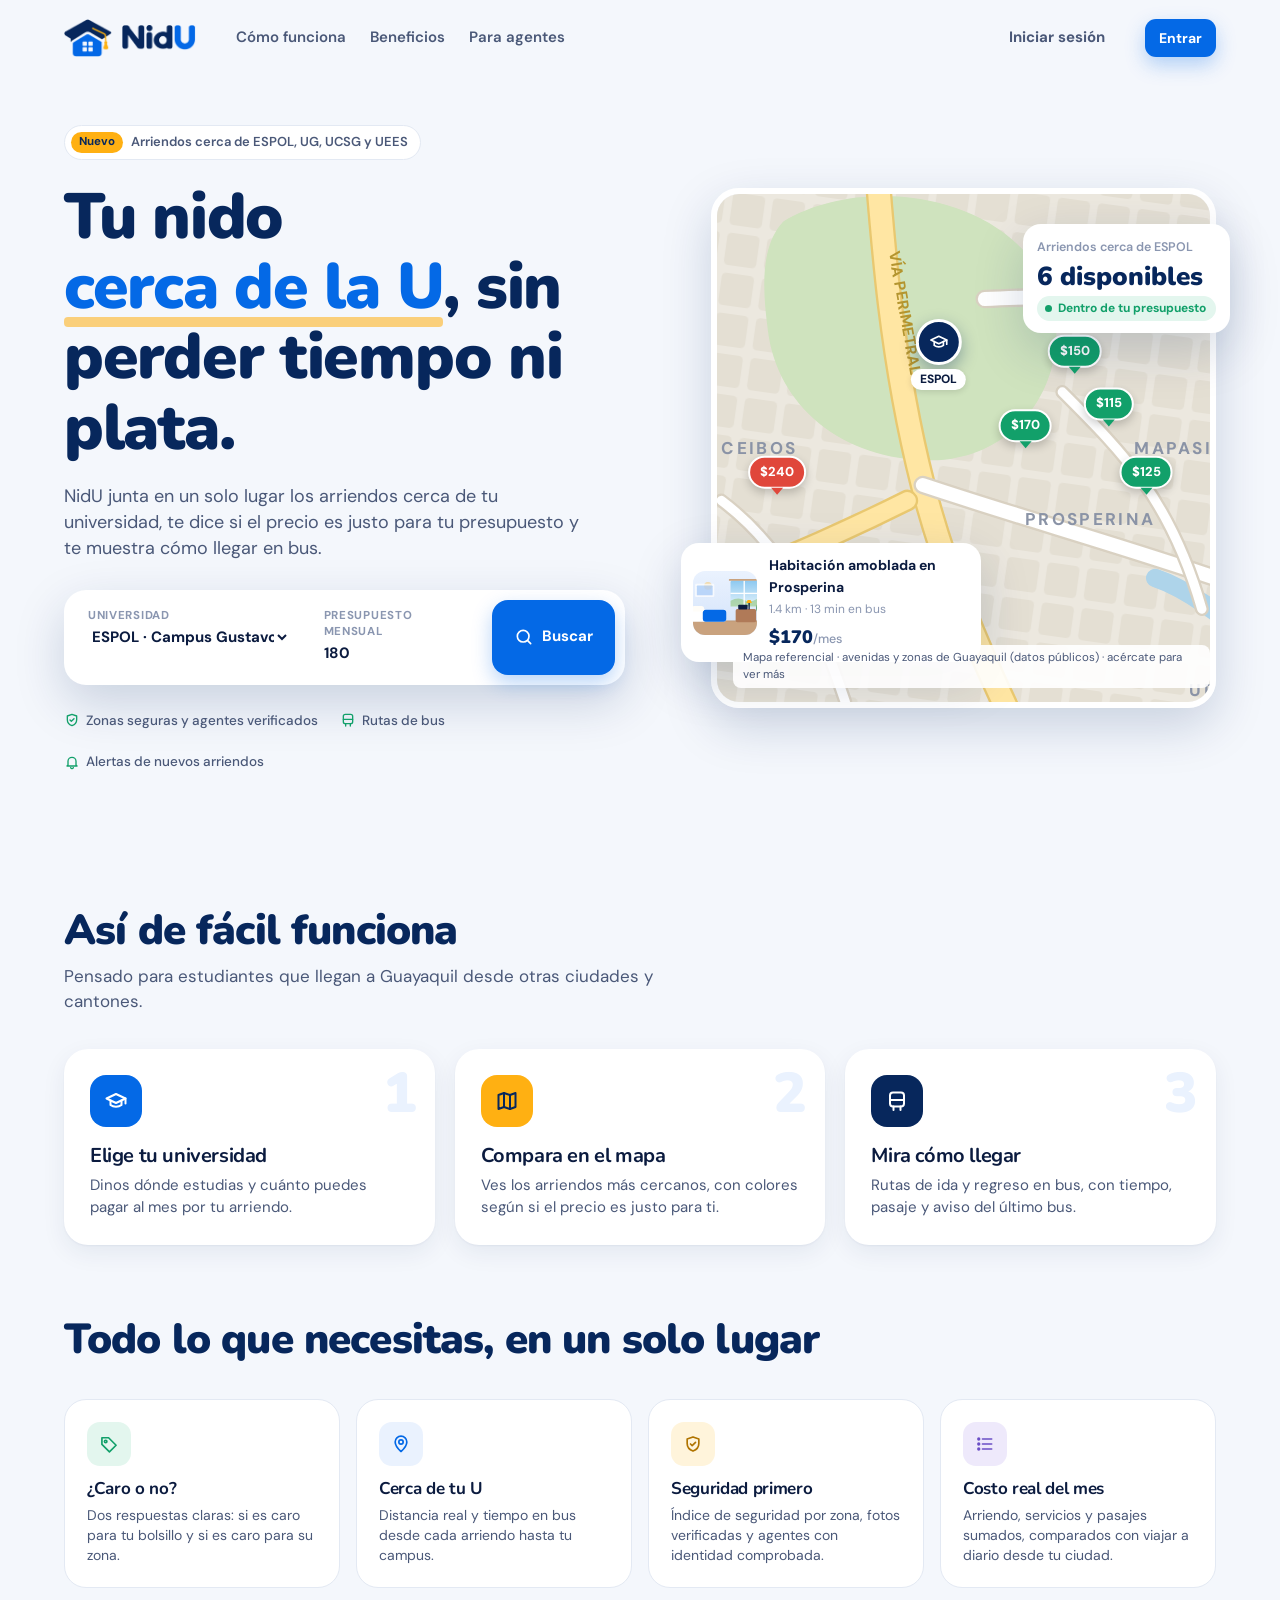
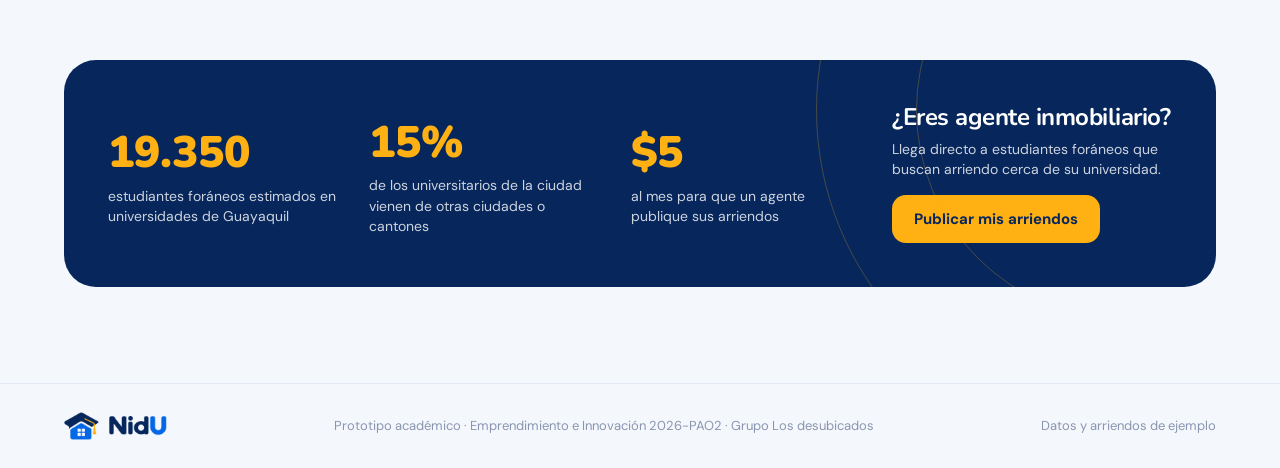
==== commit 23f33f1f: "refactorizar Se refactorizó el código, dividiendolo por lenguajes como JS y CSS para su uso correcto" ====
--- a/index.html
+++ b/index.html
@@ -6,483 +6,7 @@
 <title>NidU · Prototipo interactivo</title>
 <link rel="preconnect" href="https://fonts.googleapis.com">
 <link href="https://fonts.googleapis.com/css2?family=Nunito:wght@700;800;900&family=DM+Sans:opsz,wght@9..40,400;9..40,500;9..40,600;9..40,700&display=swap" rel="stylesheet">
-<style>
-:root{
-  --navy:#07275C; --navy2:#0C3478; --blue:#0469E6; --blue-50:#EAF2FE; --blue-100:#D4E5FD;
-  --gold:#FFB012; --gold-50:#FFF4DB;
-  --ink:#0B1B3F; --ink2:#4A5878; --ink3:#8A96B0; --line:#E3E9F3; --bg:#F4F7FC; --white:#fff;
-  --good:#12A06A; --good-50:#E3F6EE; --mid:#E08A00; --mid-50:#FFF1D9; --bad:#E0473B; --bad-50:#FDE7E5;
-  --r:18px; --sh:0 1px 2px rgba(7,39,92,.05),0 8px 24px rgba(7,39,92,.07); --sh2:0 18px 50px rgba(7,39,92,.18);
-  --hf:'Nunito',system-ui,sans-serif; --bf:'DM Sans',system-ui,sans-serif;
-}
-*{box-sizing:border-box;margin:0;padding:0}
-html,body{height:100%}
-body{font-family:var(--bf);color:var(--ink);background:var(--bg);font-size:15px;line-height:1.45;-webkit-font-smoothing:antialiased}
-button{font:inherit;color:inherit;background:none;border:0;cursor:pointer}
-input,select,textarea{font:inherit;color:inherit}
-a{color:var(--blue);text-decoration:none}
-h1,h2,h3,h4{font-family:var(--hf);letter-spacing:-.02em;line-height:1.1}
-svg{display:block}
-.view{display:none;min-height:100vh}
-.view.on{display:block}
-.ico{width:20px;height:20px;fill:none;stroke:currentColor;stroke-width:2;stroke-linecap:round;stroke-linejoin:round;flex:none}
-.ico.sm{width:16px;height:16px}.ico.xs{width:14px;height:14px}.ico.lg{width:24px;height:24px}
-
-/* buttons */
-.btn{display:inline-flex;align-items:center;justify-content:center;gap:8px;height:48px;padding:0 22px;border-radius:14px;font-weight:700;font-size:15px;transition:.15s;white-space:nowrap}
-.btn.pri{background:var(--blue);color:#fff;box-shadow:0 8px 20px rgba(4,105,230,.28)}
-.btn.pri:hover{background:#0359C4;transform:translateY(-1px)}
-.btn.sec{background:#fff;border:1.5px solid var(--line);color:var(--ink)}
-.btn.sec:hover{border-color:var(--blue);color:var(--blue)}
-.btn.dark{background:var(--navy);color:#fff}
-.btn.gold{background:var(--gold);color:var(--navy)}
-.btn.ghost{color:var(--ink2);padding:0 12px}
-.btn.ghost:hover{color:var(--blue)}
-.btn.sm{height:38px;padding:0 14px;border-radius:11px;font-size:14px}
-.btn.block{width:100%}
-.iconbtn{width:42px;height:42px;border-radius:12px;display:grid;place-items:center;background:#fff;border:1.5px solid var(--line);position:relative;transition:.15s}
-.iconbtn:hover{border-color:var(--blue);color:var(--blue)}
-.dot{position:absolute;top:7px;right:8px;width:9px;height:9px;border-radius:50%;background:var(--gold);border:2px solid #fff}
-
-/* chips & badges */
-.chip{display:inline-flex;align-items:center;gap:6px;height:36px;padding:0 14px;border-radius:999px;border:1.5px solid var(--line);background:#fff;font-weight:600;font-size:13.5px;transition:.15s}
-.chip:hover{border-color:var(--blue)}
-.chip.on{background:var(--navy);border-color:var(--navy);color:#fff}
-.badge{display:inline-flex;align-items:center;gap:6px;padding:4px 10px 4px 8px;border-radius:999px;font-size:12px;font-weight:700;white-space:nowrap}
-.badge::before{content:"";width:7px;height:7px;border-radius:50%;background:currentColor}
-.badge.good{background:var(--good-50);color:var(--good)}.badge.mid{background:var(--mid-50);color:var(--mid)}.badge.bad{background:var(--bad-50);color:var(--bad)}
-.tag{display:inline-flex;align-items:center;gap:5px;padding:3px 9px;border-radius:999px;font-size:11.5px;font-weight:700;background:var(--gold-50);color:#9A6500}
-.tag.blue{background:var(--blue-50);color:var(--blue)}
-
-/* ================= LANDING ================= */
-.lnav{position:sticky;top:0;z-index:20;background:rgba(244,247,252,.85);backdrop-filter:blur(12px);border-bottom:1px solid transparent}
-.lnav .in{max-width:1200px;margin:auto;display:flex;align-items:center;gap:28px;padding:14px 24px}
-.brand{display:flex;align-items:center;gap:10px}
-.brand img.i{height:38px}.brand img.w{height:26px}
-.lnav .links{display:flex;gap:24px;margin-left:12px;font-weight:600;color:var(--ink2)}
-.lnav .links a{color:inherit}.lnav .links a:hover{color:var(--blue)}
-.lnav .sp{flex:1}
-.hero{max-width:1200px;margin:auto;padding:48px 24px 64px;display:grid;grid-template-columns:1.05fr 1fr;gap:56px;align-items:center}
-.hero h1{font-size:clamp(40px,5.2vw,64px);font-weight:900;color:var(--navy)}
-.hero h1 em{font-style:normal;color:var(--blue);position:relative;white-space:nowrap}
-.hero h1 em::after{content:"";position:absolute;left:0;right:0;bottom:4px;height:10px;background:var(--gold);opacity:.55;z-index:-1;border-radius:4px}
-.hero p.lead{font-size:18px;color:var(--ink2);margin:20px 0 28px;max-width:520px}
-.eyebrow{display:inline-flex;align-items:center;gap:8px;padding:6px 12px 6px 6px;border-radius:999px;background:#fff;border:1px solid var(--line);font-size:13px;font-weight:600;color:var(--ink2);margin-bottom:22px}
-.eyebrow b{background:var(--gold);color:var(--navy);padding:2px 8px;border-radius:999px;font-size:11.5px}
-.searchbox{background:#fff;border-radius:22px;box-shadow:var(--sh2);padding:10px;display:grid;grid-template-columns:1.3fr 1fr auto;gap:6px;max-width:600px}
-.searchbox .f{padding:8px 14px;border-radius:14px;transition:.15s}
-.searchbox .f:hover{background:var(--bg)}
-.searchbox label{display:block;font-size:11.5px;font-weight:700;color:var(--ink3);text-transform:uppercase;letter-spacing:.06em}
-.searchbox select,.searchbox input{border:0;outline:0;background:none;width:100%;font-weight:700;font-size:15px;padding:2px 0}
-.searchbox .btn{height:100%;min-height:56px;border-radius:16px}
-.trust{display:flex;gap:22px;margin-top:26px;color:var(--ink2);font-size:13.5px;font-weight:500;flex-wrap:wrap}
-.trust span{display:flex;align-items:center;gap:6px}
-.trust .ico{color:var(--good)}
-.hero-vis{position:relative;height:520px}
-.hero-vis .mapcard{position:absolute;inset:0 0 0 30px;border-radius:28px;overflow:hidden;box-shadow:var(--sh2);border:6px solid #fff}
-.float{position:absolute;background:#fff;border-radius:18px;box-shadow:var(--sh2);padding:12px;display:flex;gap:12px;align-items:center}
-.float .th{width:64px;height:64px;border-radius:12px;overflow:hidden;flex:none}
-.f1{left:0;bottom:46px;width:300px;animation:bob 5s ease-in-out infinite}
-.f2{right:-14px;top:36px;padding:12px 14px;animation:bob 6s ease-in-out infinite reverse}
-.f2 .big{font-family:var(--hf);font-weight:900;font-size:26px;color:var(--navy)}
-@keyframes bob{50%{transform:translateY(-8px)}}
-.lsec{max-width:1200px;margin:auto;padding:72px 24px}
-.lsec h2{font-size:clamp(30px,3.4vw,42px);color:var(--navy);font-weight:900}
-.lsec .sub{color:var(--ink2);font-size:17px;margin-top:10px;max-width:620px}
-.steps{display:grid;grid-template-columns:repeat(3,1fr);gap:20px;margin-top:36px}
-.step{background:#fff;border-radius:24px;padding:26px;box-shadow:var(--sh);position:relative;overflow:hidden}
-.step .n{font-family:var(--hf);font-weight:900;font-size:56px;color:var(--blue-50);position:absolute;right:18px;top:4px}
-.step .ib{width:52px;height:52px;border-radius:16px;display:grid;place-items:center;background:var(--blue);color:#fff;margin-bottom:18px}
-.step h3{font-size:20px;margin-bottom:8px}.step p{color:var(--ink2)}
-.feat{display:grid;grid-template-columns:repeat(4,1fr);gap:16px;margin-top:36px}
-.fc{border-radius:22px;padding:22px;background:#fff;border:1px solid var(--line)}
-.fc .ib{width:44px;height:44px;border-radius:13px;display:grid;place-items:center;margin-bottom:14px}
-.fc h4{font-size:17px;margin-bottom:6px}.fc p{color:var(--ink2);font-size:14px}
-.band{background:var(--navy);color:#fff;border-radius:32px;padding:44px;display:grid;grid-template-columns:repeat(3,1fr) 1.2fr;gap:28px;align-items:center;position:relative;overflow:hidden}
-.band .k{font-family:var(--hf);font-size:44px;font-weight:900;color:var(--gold)}
-.band .l{opacity:.8;font-size:14px}
-.band .cta h3{font-size:24px;margin-bottom:8px}.band .cta p{opacity:.8;margin-bottom:16px;font-size:14px}
-.ring{position:absolute;border-radius:50%;border:1.5px solid rgba(255,176,18,.25);pointer-events:none}
-.foot{border-top:1px solid var(--line);margin-top:24px}
-.foot .in{max-width:1200px;margin:auto;padding:28px 24px;display:flex;justify-content:space-between;gap:16px;color:var(--ink3);font-size:13px;flex-wrap:wrap;align-items:center}
-
-/* ================= AUTH (split like university SSO) ================= */
-.auth{display:grid;grid-template-columns:1.25fr 1fr;min-height:100vh}
-.auth-art{background:var(--navy);position:relative;overflow:hidden;color:#fff;display:flex;flex-direction:column;justify-content:space-between;padding:40px}
-.auth-art svg.city{position:absolute;inset:auto 0 0 0;width:100%;height:auto;opacity:.9}
-.auth-art .atop{position:relative;z-index:2;display:flex;align-items:center;gap:12px}
-.auth-art .amsg{position:relative;z-index:2;max-width:460px;margin-bottom:auto;margin-top:12vh}
-.auth-art .amsg h2{font-size:clamp(32px,3.4vw,46px);font-weight:900}
-.auth-art .amsg h2 span{color:var(--gold)}
-.auth-art .amsg p{opacity:.82;margin-top:14px;font-size:16px}
-.auth-art ul{list-style:none;margin-top:22px;display:grid;gap:10px}
-.auth-art li{display:flex;gap:10px;align-items:center;font-weight:500}
-.auth-art li .ico{color:var(--gold)}
-.auth-form{background:#fff;display:flex;flex-direction:column;padding:36px clamp(24px,5vw,72px);overflow:auto}
-.auth-form .head{display:flex;justify-content:space-between;align-items:center}
-.auth-form .box{max-width:420px;width:100%;margin:auto;padding:28px 0}
-.auth-form h1{font-size:30px;color:var(--navy);font-weight:900}
-.auth-form .hint{color:var(--ink2);margin:6px 0 22px}
-.seg{display:grid;grid-template-columns:1fr 1fr;background:var(--bg);border-radius:14px;padding:4px;margin-bottom:20px}
-.seg button{height:42px;border-radius:11px;font-weight:700;color:var(--ink2);display:flex;align-items:center;justify-content:center;gap:8px}
-.seg button.on{background:#fff;color:var(--navy);box-shadow:0 2px 8px rgba(7,39,92,.1)}
-.fld{margin-bottom:14px}
-.fld label{display:block;font-size:13px;font-weight:600;color:var(--ink2);margin-bottom:6px}
-.inp{width:100%;height:46px;border:1.5px solid var(--line);border-radius:12px;padding:0 14px;background:#fff;outline:0;transition:.15s}
-textarea.inp{height:auto;padding:12px 14px;resize:vertical}
-.inp:focus{border-color:var(--blue);box-shadow:0 0 0 4px var(--blue-50)}
-.inp.err{border-color:var(--bad);box-shadow:0 0 0 4px var(--bad-50)}
-.errtxt{color:var(--bad);font-size:12px;margin-top:4px;display:none}
-.fld.e .errtxt{display:block}
-.row2{display:grid;grid-template-columns:1fr 1fr;gap:12px}
-.budget{border:1.5px solid var(--line);border-radius:14px;padding:14px 16px;margin-bottom:14px}
-.budget .v{font-family:var(--hf);font-weight:900;font-size:30px;color:var(--navy)}
-.budget .v small{font-family:var(--bf);font-size:14px;color:var(--ink3);font-weight:500}
-input[type=range]{width:100%;accent-color:var(--blue)}
-.rng{-webkit-appearance:none;appearance:none;height:6px;border-radius:3px;background:linear-gradient(90deg,var(--blue) var(--p,30%),var(--line) var(--p,30%));outline:0;margin:10px 0 4px}
-.rng::-webkit-slider-thumb{-webkit-appearance:none;width:24px;height:24px;border-radius:50%;background:#fff;border:4px solid var(--blue);box-shadow:0 2px 6px rgba(0,0,0,.2);cursor:grab}
-.rng::-moz-range-thumb{width:18px;height:18px;border-radius:50%;background:#fff;border:4px solid var(--blue);cursor:grab}
-.minmax{display:flex;justify-content:space-between;font-size:12px;color:var(--ink3)}
-.switchrow{display:flex;align-items:center;gap:12px;padding:12px 14px;border-radius:14px;background:var(--bg);margin-bottom:18px}
-.switchrow .t{flex:1}.switchrow b{display:block;font-size:14px}.switchrow small{color:var(--ink3);font-size:12.5px}
-.sw{width:46px;height:28px;border-radius:14px;background:var(--line);position:relative;flex:none;transition:.2s}
-.sw::after{content:"";position:absolute;top:3px;left:3px;width:22px;height:22px;border-radius:50%;background:#fff;box-shadow:0 1px 3px rgba(0,0,0,.2);transition:.2s}
-.sw.on{background:var(--blue)}.sw.on::after{left:21px}
-.or{display:flex;align-items:center;gap:12px;color:var(--ink3);font-size:12.5px;margin:18px 0}
-.or::before,.or::after{content:"";flex:1;height:1px;background:var(--line)}
-.demo{display:grid;grid-template-columns:1fr 1fr;gap:10px}
-.auth-form .legal{color:var(--ink3);font-size:12px;margin-top:16px;text-align:center}
-.auth-form .fl{display:flex;justify-content:center;gap:18px;font-size:12.5px;color:var(--ink3);margin-top:auto;padding-top:20px}
-
-/* ================= APP SHELL ================= */
-.top{position:sticky;top:0;z-index:30;background:#fff;border-bottom:1px solid var(--line)}
-.top .in{display:flex;align-items:center;gap:16px;padding:10px 20px;height:68px}
-.unisel{display:flex;align-items:center;gap:10px;padding:6px 12px 6px 6px;border-radius:14px;border:1.5px solid var(--line);background:#fff}
-.unisel .cap{width:34px;height:34px;border-radius:10px;background:var(--navy);color:#fff;display:grid;place-items:center}
-.unisel small{display:block;font-size:11px;color:var(--ink3);font-weight:600;line-height:1}
-.unisel select{border:0;outline:0;font-weight:800;background:none;font-size:14.5px;cursor:pointer;max-width:220px}
-.tsearch{flex:1;max-width:420px;display:flex;align-items:center;gap:10px;height:44px;padding:0 14px;border-radius:12px;background:var(--bg);color:var(--ink3)}
-.tsearch input{border:0;background:none;outline:0;flex:1;color:var(--ink)}
-.top .sp{flex:1}
-.avatar{width:42px;height:42px;border-radius:12px;background:var(--navy);color:#fff;display:grid;place-items:center;font-family:var(--hf);font-weight:800}
-.menu{position:absolute;right:20px;top:64px;background:#fff;border-radius:16px;box-shadow:var(--sh2);border:1px solid var(--line);width:300px;padding:8px;display:none;z-index:40}
-.menu.on{display:block}
-.menu .mi{display:flex;gap:10px;align-items:center;width:100%;padding:10px;border-radius:10px;text-align:left;font-weight:600}
-.menu .mi:hover{background:var(--bg)}
-.menu h5{font-size:12px;color:var(--ink3);padding:8px 10px;text-transform:uppercase;letter-spacing:.06em}
-.nt{display:flex;gap:10px;padding:10px;border-radius:12px}
-.nt:hover{background:var(--bg)}
-.nt .ib{width:36px;height:36px;border-radius:10px;background:var(--blue-50);color:var(--blue);display:grid;place-items:center;flex:none}
-.nt b{font-size:13.5px;display:block}.nt small{color:var(--ink3);font-size:12px}
-
-/* explore */
-.explore{display:grid;grid-template-columns:440px 1fr;height:calc(100vh - 69px)}
-.side{background:#fff;border-right:1px solid var(--line);display:flex;flex-direction:column;min-height:0}
-.side .hd{padding:18px 20px 12px;border-bottom:1px solid var(--line)}
-.side .hd h2{font-size:22px;color:var(--navy)}
-.side .hd p{color:var(--ink3);font-size:13px;margin-top:2px}
-.fbar{display:flex;gap:8px;overflow-x:auto;padding-top:12px;scrollbar-width:none}
-.fbar::-webkit-scrollbar{display:none}
-.fbar .chip{height:34px;flex:none}
-.legend{display:flex;flex-wrap:wrap;gap:8px 14px;font-size:12px;color:var(--ink2);font-weight:500;padding-top:12px;align-items:center}
-.legend i{width:9px;height:9px;border-radius:50%;display:inline-block;margin-right:5px}
-.legend select{margin-left:auto;border:1.5px solid var(--line);border-radius:10px;height:32px;padding:0 8px;font-size:12.5px;font-weight:600;background:#fff}
-.list{overflow:auto;padding:14px 16px 24px;display:grid;gap:12px;align-content:start;flex:1}
-.card{display:grid;grid-template-columns:116px 1fr;gap:14px;padding:10px;border-radius:18px;background:#fff;border:1.5px solid var(--line);cursor:pointer;transition:.15s;position:relative;text-align:left}
-.card:hover,.card.hl{border-color:var(--blue);box-shadow:var(--sh)}
-.card > div:nth-child(2){min-width:0}
-.side{min-width:0}
-.card .th{height:100%;min-height:116px;border-radius:12px;overflow:hidden;position:relative}
-.card .th .tag{position:absolute;left:6px;top:6px}
-.card h4{font-family:var(--bf);font-size:15px;font-weight:700;letter-spacing:0;line-height:1.3;padding-right:28px}
-.card .meta{display:flex;align-items:center;gap:5px;color:var(--ink3);font-size:12.5px;margin-top:4px}
-.card .meta2{display:flex;gap:10px;color:var(--ink2);font-size:12px;margin-top:6px;flex-wrap:wrap}
-.card .meta2 span{display:flex;align-items:center;gap:4px}
-.card .pr{display:flex;align-items:center;justify-content:space-between;margin-top:10px;gap:8px}
-.price{font-family:var(--hf);font-weight:900;font-size:22px;color:var(--navy)}
-.price small{font-family:var(--bf);font-size:12.5px;font-weight:500;color:var(--ink3)}
-.fav{position:absolute;right:10px;top:10px;width:32px;height:32px;border-radius:50%;display:grid;place-items:center;color:var(--ink3);transition:.15s}
-.fav:hover{background:var(--bg)}
-.fav.on{color:var(--bad)}.fav.on .ico{fill:var(--bad)}
-.empty{padding:40px 20px;text-align:center;color:var(--ink2)}
-.empty .ib{width:64px;height:64px;border-radius:20px;background:var(--blue-50);color:var(--blue);display:grid;place-items:center;margin:0 auto 14px}
-
-/* map */
-.map{position:relative;overflow:hidden;background:#ECE8DF;cursor:grab;touch-action:none;user-select:none}
-.map.drag{cursor:grabbing}
-.map-inner{position:absolute;left:0;top:0;width:1000px;height:680px;transform-origin:0 0}
-.map-inner > svg{position:absolute;inset:0;width:1000px;height:680px}
-.pin{position:absolute;transform:translate(-50%,-100%) scale(var(--inv,1));transform-origin:50% 100%;display:flex;flex-direction:column;align-items:center;z-index:2;transition:filter .15s}
-.pin .p{background:var(--c);color:#fff;font-weight:800;font-size:13px;padding:5px 10px;border-radius:999px;border:2.5px solid #fff;box-shadow:0 4px 10px rgba(0,0,0,.2);white-space:nowrap;transition:.15s}
-.pin .t{width:0;height:0;border:6px solid transparent;border-top:7px solid var(--c);margin-top:-1px}
-.pin.good{--c:var(--good)}.pin.mid{--c:var(--mid)}.pin.bad{--c:var(--bad)}
-.pin:hover,.pin.hl{z-index:5}
-.pin:hover .p,.pin.hl .p{transform:scale(1.15);background:var(--navy)}
-.pin.hl .t,.pin:hover .t{border-top-color:var(--navy)}
-.pin.mine .p{outline:3px solid var(--gold)}
-.umark{position:absolute;transform:translate(-50%,-50%) scale(var(--inv,1));display:flex;flex-direction:column;align-items:center;gap:4px;z-index:3;pointer-events:auto}
-.umark .c{width:46px;height:46px;border-radius:50%;background:var(--navy);color:#fff;display:grid;place-items:center;border:3px solid #fff;box-shadow:0 6px 16px rgba(7,39,92,.35)}
-.umark .l{background:#fff;padding:2px 9px;border-radius:999px;font-weight:800;font-size:12px;box-shadow:0 2px 6px rgba(0,0,0,.12);white-space:nowrap}
-.umark.off .c{width:32px;height:32px;background:#fff;color:var(--navy);border-color:var(--navy);border-width:2px;box-shadow:none}
-.umark.off .l{opacity:.75;font-size:11px}
-.umark.off{z-index:1;cursor:pointer}
-.radius{position:absolute;border-radius:50%;background:rgba(4,105,230,.07);border:2px dashed rgba(4,105,230,.45);transform:translate(-50%,-50%);pointer-events:none}
-.mctl{position:absolute;right:16px;top:16px;display:grid;gap:8px;z-index:6}
-.mctl button{width:42px;height:42px;border-radius:12px;background:#fff;box-shadow:var(--sh);display:grid;place-items:center;font-size:20px;font-weight:700}
-.mctl button:hover{color:var(--blue)}
-.mnote{position:absolute;left:16px;bottom:14px;z-index:6;background:rgba(255,255,255,.9);padding:5px 10px;border-radius:8px;font-size:11.5px;color:var(--ink2)}
-.popup{position:absolute;z-index:8;width:280px;background:#fff;border-radius:18px;box-shadow:var(--sh2);overflow:hidden;cursor:default}
-.popup .th{height:120px}
-.popup .b{padding:12px 14px}
-.popup h4{font-family:var(--bf);font-size:15px;letter-spacing:0}
-.popup .x{position:absolute;right:8px;top:8px;width:30px;height:30px;border-radius:50%;background:#fff;display:grid;place-items:center;box-shadow:var(--sh)}
-.maptoggle{display:none}
-
-/* detail */
-.wrap{max-width:1180px;margin:auto;padding:22px 24px 80px}
-.crumb{display:flex;align-items:center;gap:8px;color:var(--ink2);font-weight:600;font-size:14px;margin-bottom:16px}
-.crumb button{display:flex;align-items:center;gap:6px;color:var(--blue);font-weight:700}
-.gal{display:grid;grid-template-columns:2fr 1fr 1fr;grid-template-rows:200px 200px;gap:10px;border-radius:24px;overflow:hidden;position:relative}
-.gal > div{overflow:hidden;cursor:zoom-in;position:relative}
-.gal > div:first-child{grid-row:span 2}
-.gal > div:hover svg{transform:scale(1.04)}
-.gal svg{transition:transform .4s;width:100%;height:100%}
-.gal .cap{position:absolute;left:10px;bottom:10px;background:rgba(7,39,92,.75);color:#fff;font-size:12px;font-weight:600;padding:3px 9px;border-radius:999px}
-.dgrid{display:grid;grid-template-columns:1fr 380px;gap:32px;margin-top:26px;align-items:start}
-.dgrid h1{font-size:34px;color:var(--navy);font-weight:900}
-.loc{display:flex;align-items:center;gap:6px;color:var(--ink2);margin-top:8px}
-.specs{display:grid;grid-template-columns:repeat(4,1fr);gap:10px;margin:22px 0}
-.specs div{background:#fff;border:1px solid var(--line);border-radius:16px;padding:14px;display:flex;flex-direction:column;gap:6px;font-weight:700;font-size:14px}
-.specs .ico{color:var(--blue)}
-.specs small{color:var(--ink3);font-weight:500;font-size:12px}
-.blk{background:#fff;border-radius:22px;padding:22px;border:1px solid var(--line);margin-bottom:16px}
-.blk h3{font-size:20px;color:var(--navy);margin-bottom:14px;display:flex;align-items:center;justify-content:space-between;gap:10px}
-.svc{display:grid;grid-template-columns:repeat(2,1fr);gap:10px}
-.svc div{display:flex;align-items:center;gap:10px;padding:12px;border-radius:14px;background:var(--bg);font-weight:600;font-size:14px}
-.svc div.no{opacity:.45;text-decoration:line-through}
-.svc .ico{color:var(--blue)}
-.conds{display:grid;gap:10px}
-.conds div{display:flex;gap:10px;align-items:center;color:var(--ink2)}
-.ck{width:24px;height:24px;border-radius:50%;background:var(--good-50);color:var(--good);display:grid;place-items:center;flex:none}
-.sticky{position:sticky;top:90px}
-.pcard{background:#fff;border-radius:24px;padding:22px;box-shadow:var(--sh2)}
-.pcard .price{font-size:36px}
-.cmp{margin:16px 0 6px;position:relative;height:18px}
-.cmp .bar{position:absolute;left:0;right:0;top:5px;height:8px;border-radius:4px;background:linear-gradient(90deg,var(--good),#F2C230 55%,var(--bad))}
-.cmp .mk{position:absolute;top:0;width:18px;height:18px;border-radius:50%;background:#fff;border:4px solid var(--navy);transform:translateX(-50%);box-shadow:0 2px 6px rgba(0,0,0,.2)}
-.cmp .avg{position:absolute;top:-4px;width:2px;height:26px;background:var(--navy);opacity:.35;transform:translateX(-50%)}
-.cmpl{display:flex;justify-content:space-between;font-size:11.5px;color:var(--ink3)}
-.agent{display:flex;gap:12px;align-items:center;padding:14px;border-radius:16px;border:1.5px solid var(--line);margin-top:16px}
-.agent .av{width:46px;height:46px;border-radius:14px;color:#fff;display:grid;place-items:center;font-family:var(--hf);font-weight:800;flex:none}
-.agent b{display:flex;align-items:center;gap:5px}
-.agent small{color:var(--ink3);font-size:12.5px;display:flex;align-items:center;gap:4px}
-.routebox{display:grid;grid-template-columns:1.2fr 1fr;gap:16px}
-.routebox .map{height:330px;border-radius:16px}
-.rseg{display:inline-grid;grid-template-columns:1fr 1fr;background:var(--bg);border-radius:12px;padding:4px;font-size:13.5px}
-.rseg button{height:34px;padding:0 14px;border-radius:9px;font-weight:700;color:var(--ink2)}
-.rseg button.on{background:var(--navy);color:#fff}
-.rsum{display:flex;align-items:baseline;gap:8px;margin-bottom:12px}
-.rsum .big{font-family:var(--hf);font-weight:900;font-size:34px;color:var(--navy)}
-.rstep{display:grid;grid-template-columns:36px 1fr auto;gap:12px;position:relative;padding-bottom:16px}
-.rstep:not(:last-child)::before{content:"";position:absolute;left:17px;top:38px;bottom:2px;width:2px;background:var(--line)}
-.rstep .ic{width:36px;height:36px;border-radius:50%;display:grid;place-items:center;background:var(--bg)}
-.rstep .ic.bus{background:var(--blue);color:#fff}
-.rstep b{font-size:14.5px;display:block}.rstep small{color:var(--ink3);font-size:12.5px}
-.rstep .d{font-weight:700;color:var(--ink2);font-size:13px}
-.safe{display:flex;gap:10px;padding:12px 14px;border-radius:14px;background:var(--gold-50);color:#7A5200;font-size:13.5px;margin-top:4px}
-.safe .ico{color:var(--mid);margin-top:1px}
-
-/* agent */
-.agentlay{display:grid;grid-template-columns:240px 1fr;min-height:calc(100vh - 69px)}
-.anav{background:#fff;border-right:1px solid var(--line);padding:18px 12px;display:flex;flex-direction:column;gap:4px}
-.anav button{display:flex;align-items:center;gap:12px;padding:11px 14px;border-radius:12px;font-weight:600;color:var(--ink2);text-align:left}
-.anav button:hover{background:var(--bg)}
-.anav button.on{background:var(--blue-50);color:var(--blue)}
-.anav .count{margin-left:auto;background:var(--gold);color:var(--navy);font-size:11px;font-weight:800;padding:1px 7px;border-radius:999px}
-.anav .plan{margin-top:auto;background:var(--navy);color:#fff;border-radius:18px;padding:16px;position:relative;overflow:hidden}
-.anav .plan .k{font-family:var(--hf);font-weight:900;font-size:26px}
-.amain{padding:26px 30px 60px;max-width:1180px}
-.ahead{display:flex;justify-content:space-between;align-items:flex-end;gap:16px;margin-bottom:22px;flex-wrap:wrap}
-.ahead h1{font-size:30px;color:var(--navy);font-weight:900}
-.ahead p{color:var(--ink2)}
-.stats{display:grid;grid-template-columns:repeat(4,1fr);gap:14px}
-.stat{background:#fff;border-radius:20px;padding:18px;border:1px solid var(--line)}
-.stat .top2{display:flex;justify-content:space-between;align-items:center;color:var(--ink3);font-size:13px;font-weight:600}
-.stat .k{font-family:var(--hf);font-weight:900;font-size:32px;color:var(--navy);margin-top:6px}
-.stat .tr{color:var(--good);font-weight:700;font-size:12.5px}
-.two{display:grid;grid-template-columns:1.4fr 1fr;gap:16px;margin-top:16px}
-.tbl{width:100%;border-collapse:collapse}
-.tbl th{text-align:left;font-size:12px;color:var(--ink3);font-weight:700;text-transform:uppercase;letter-spacing:.05em;padding:0 10px 10px}
-.tbl td{padding:10px;border-top:1px solid var(--line);vertical-align:middle;font-size:14px}
-.tbl .tt{display:flex;gap:12px;align-items:center}
-.tbl .tt .th{width:56px;height:56px;border-radius:12px;overflow:hidden;flex:none}
-.tbl .tt b{display:block;font-size:14px}.tbl .tt small{color:var(--ink3)}
-.st{display:inline-flex;align-items:center;gap:8px;font-size:12.5px;font-weight:700}
-.msg{display:flex;gap:12px;padding:12px;border-radius:14px;cursor:pointer}
-.msg:hover{background:var(--bg)}
-.msg .av{width:40px;height:40px;border-radius:12px;display:grid;place-items:center;font-weight:800;color:#fff;flex:none;font-family:var(--hf)}
-.msg b{font-size:14px}.msg p{color:var(--ink2);font-size:13px;display:-webkit-box;-webkit-line-clamp:1;-webkit-box-orient:vertical;overflow:hidden}
-.msg small{color:var(--ink3);font-size:12px}
-.msg.unread b::after{content:"";display:inline-block;width:8px;height:8px;background:var(--blue);border-radius:50%;margin-left:6px}
-
-/* publish */
-.pubgrid{display:grid;grid-template-columns:1fr 360px;gap:24px;align-items:start}
-.pubgrid .map{height:240px;border-radius:14px;cursor:crosshair}
-.photos{display:flex;gap:10px;flex-wrap:wrap}
-.photos .ph{width:96px;height:96px;border-radius:14px;overflow:hidden;position:relative}
-.photos .ph img{width:100%;height:100%;object-fit:cover}
-.photos .add{width:96px;height:96px;border-radius:14px;border:2px dashed var(--blue);background:var(--blue-50);color:var(--blue);display:grid;place-items:center;align-content:center;gap:4px;font-weight:700;font-size:12px;cursor:pointer}
-.hintbox{display:flex;gap:8px;align-items:center;padding:10px 12px;border-radius:12px;font-size:13px;font-weight:600;margin-top:8px}
-.hintbox.good{background:var(--good-50);color:var(--good)}.hintbox.mid{background:var(--mid-50);color:var(--mid)}.hintbox.bad{background:var(--bad-50);color:var(--bad)}
-.preview{position:sticky;top:90px}
-.preview .card{cursor:default}
-.locinfo{display:flex;gap:10px;align-items:center;padding:12px;border:1.5px solid var(--line);border-top:0;border-radius:0 0 14px 14px;margin-top:-8px;padding-top:18px;font-size:13.5px}
-
-/* modal & toast */
-.ov{position:fixed;inset:0;background:rgba(7,27,63,.45);backdrop-filter:blur(3px);z-index:80;display:none;align-items:center;justify-content:center;padding:20px}
-.ov.on{display:flex}
-.modal{background:#fff;border-radius:24px;width:100%;max-width:520px;max-height:90vh;overflow:auto;box-shadow:var(--sh2);animation:pop .2s ease}
-.modal .mh{display:flex;justify-content:space-between;align-items:center;padding:20px 22px;border-bottom:1px solid var(--line);position:sticky;top:0;background:#fff;z-index:1}
-.modal .mh h3{font-size:20px;color:var(--navy)}
-.modal .mb{padding:20px 22px}
-.modal .mf{padding:14px 22px 20px;display:flex;gap:10px;justify-content:flex-end}
-.modal.wide{max-width:920px}
-@keyframes pop{from{transform:scale(.96);opacity:0}}
-.toast{position:fixed;left:50%;bottom:92px;transform:translateX(-50%) translateY(20px);background:var(--navy);color:#fff;padding:12px 18px;border-radius:14px;font-weight:600;display:flex;gap:10px;align-items:center;box-shadow:var(--sh2);z-index:90;opacity:0;transition:.25s;pointer-events:none}
-.toast.on{opacity:1;transform:translateX(-50%)}
-.toast .ico{color:var(--gold)}
-.slab{font-size:13px;font-weight:700;color:var(--ink2);margin:18px 0 10px;display:flex;justify-content:space-between}
-.chips{display:flex;flex-wrap:wrap;gap:8px}
-.dual{position:relative;height:30px}
-.dual .tr{position:absolute;left:0;right:0;top:12px;height:6px;border-radius:3px;background:var(--line)}
-.dual .fl{position:absolute;top:12px;height:6px;border-radius:3px;background:var(--blue)}
-.dual input{position:absolute;inset:0;width:100%;-webkit-appearance:none;appearance:none;background:none;pointer-events:none;height:30px}
-.dual input::-webkit-slider-thumb{-webkit-appearance:none;pointer-events:auto;width:24px;height:24px;border-radius:50%;background:#fff;border:4px solid var(--blue);box-shadow:0 2px 6px rgba(0,0,0,.2);cursor:grab}
-.dual input::-moz-range-thumb{pointer-events:auto;width:18px;height:18px;border-radius:50%;background:#fff;border:4px solid var(--blue);cursor:grab}
-.hist{display:flex;align-items:flex-end;gap:3px;height:56px;margin-bottom:-4px}
-.hist i{flex:1;background:var(--line);border-radius:3px 3px 0 0}
-.hist i.in{background:var(--blue);opacity:.75}
-.typegrid{display:grid;grid-template-columns:repeat(4,1fr);gap:8px}
-.typegrid button{border:1.5px solid var(--line);border-radius:14px;padding:12px 6px;display:grid;justify-items:center;gap:6px;font-weight:600;font-size:12.5px;color:var(--ink2)}
-.typegrid button.on{border-color:var(--blue);background:var(--blue-50);color:var(--blue)}
-
-
-:focus-visible{outline:3px solid var(--blue-100);outline-offset:2px}
-.sbadge{display:inline-flex;align-items:center;gap:4px;font-size:12px;font-weight:700}
-.sbadge.good{color:var(--good)}.sbadge.mid{color:var(--mid)}.sbadge.bad{color:var(--bad)}
-.card .sub2{display:flex;justify-content:space-between;align-items:center;gap:8px;font-size:11.5px;color:var(--ink3);margin-top:6px;flex-wrap:wrap}
-.cmpb{position:absolute;right:10px;top:46px;width:32px;height:32px;border-radius:50%;display:grid;place-items:center;color:var(--ink3)}
-.cmpb:hover{background:var(--bg)}.cmpb.on{color:#fff;background:var(--blue)}
-.cmpbar{position:fixed;left:50%;bottom:22px;transform:translateX(-50%);z-index:29;display:flex;gap:10px;align-items:center;background:var(--navy);color:#fff;padding:8px 8px 8px 16px;border-radius:16px;box-shadow:var(--sh2);font-weight:600;white-space:nowrap}
-.ctbl{width:100%;border-collapse:collapse;font-size:13.5px;min-width:560px}
-.ctbl th,.ctbl td{padding:10px;border-top:1px solid var(--line);text-align:left;vertical-align:top}
-.ctbl th{color:var(--ink3);font-weight:600;width:130px;font-size:12.5px}
-.ctbl td.best{background:var(--good-50);font-weight:700}
-.ctbl .th{height:96px;border-radius:12px;overflow:hidden;margin-bottom:8px}
-.pfx{display:grid;gap:10px;margin-top:16px}
-.pfx .r{border-radius:14px;padding:12px 14px;background:var(--bg)}
-.pfx .r .h{display:flex;justify-content:space-between;align-items:center;gap:8px;font-size:12.5px;font-weight:700;color:var(--ink2);text-transform:uppercase;letter-spacing:.04em}
-.pfx .r p{font-size:12.5px;color:var(--ink2);margin-top:2px}
-.cost{display:grid;grid-template-columns:1fr 1fr;gap:20px}
-.cost .ln{display:flex;justify-content:space-between;gap:10px;padding:9px 0;border-bottom:1px dashed var(--line);font-size:14px;color:var(--ink2)}
-.cost .ln b{color:var(--ink)}
-.cost .tt{display:flex;justify-content:space-between;padding-top:12px;font-weight:800;font-size:17px;color:var(--navy)}
-.vs{border-radius:16px;padding:16px;background:var(--blue-50)}
-.vs .k{font-family:var(--hf);font-weight:900;font-size:30px;color:var(--navy);margin-top:10px}
-.vs select{border:1.5px solid var(--blue-100);border-radius:10px;height:34px;padding:0 8px;font-weight:700;background:#fff;max-width:150px}
-.vs p{color:var(--ink2);font-size:13.5px;margin-top:6px}
-.meter{display:flex;gap:4px;margin:8px 0 4px}
-.meter i{flex:1;height:8px;border-radius:4px;background:var(--line)}
-.sfx{display:grid;grid-template-columns:repeat(3,1fr);gap:10px;margin-top:12px}
-.sfx div{background:var(--bg);border-radius:14px;padding:12px;font-size:12.5px;color:var(--ink3);display:grid;gap:4px}
-.sfx .ico{color:var(--blue)}
-.sfx b{color:var(--ink);font-size:13.5px}
-.scam{display:flex;gap:12px;padding:14px;border-radius:14px;background:var(--bad-50);color:#8A2A22;font-size:13.5px;margin-top:14px}
-.scam .ico{color:var(--bad);flex:none;margin-top:1px}
-.rv{padding:14px 0;border-top:1px solid var(--line)}
-.rv .h{display:flex;gap:10px;align-items:center}
-.rv .av{width:38px;height:38px;border-radius:50%;display:grid;place-items:center;color:#fff;font-weight:800;font-size:13px;flex:none}
-.rv .h small{color:var(--ink3);font-size:12px;display:block}
-.rv p{color:var(--ink2);margin-top:8px;font-size:14px}
-.stars{display:inline-flex;gap:1px;vertical-align:middle}
-.stars .ico{fill:var(--gold);stroke:var(--gold)}
-.stars .ico.off{fill:var(--line);stroke:var(--line)}
-.rsum2{display:flex;gap:24px;align-items:center;margin-bottom:6px;flex-wrap:wrap}
-.asp{display:grid;grid-template-columns:repeat(2,minmax(0,1fr));gap:8px 22px;flex:1;min-width:240px}
-.asp div{display:grid;grid-template-columns:72px 1fr 26px;gap:8px;align-items:center;font-size:13px;color:var(--ink2)}
-.asp i{height:6px;border-radius:3px;background:var(--line);position:relative;overflow:hidden}
-.asp i::after{content:"";position:absolute;left:0;top:0;bottom:0;width:var(--w);background:var(--gold);border-radius:3px}
-.starpick{display:flex;gap:4px}
-.starpick .ico{width:32px;height:32px}
-.verif{display:flex;gap:14px;align-items:center;padding:16px 18px;border-radius:18px;margin-bottom:18px}
-.verif.rev{background:var(--gold-50);color:#7A5200}.verif.ok{background:var(--good-50);color:#0B6B47}
-.upl{display:flex;align-items:center;gap:10px;padding:12px 14px;border:1.5px dashed var(--line);border-radius:12px;cursor:pointer;font-size:13.5px;color:var(--ink2);margin-bottom:10px}
-.upl:hover{border-color:var(--blue)}.upl.done{border-style:solid;border-color:var(--good);color:var(--good);background:var(--good-50)}
-.upl.bad{border-color:var(--bad)}
-.upl input{display:none}
-.bcount{font-size:12.5px;color:var(--blue);font-weight:600;margin-top:8px;display:flex;gap:6px;align-items:center}
-.spin{width:22px;height:22px;border-radius:50%;border:3px solid currentColor;border-right-color:transparent;animation:sp 1s linear infinite;flex:none}
-@keyframes sp{to{transform:rotate(360deg)}}
-.tagrow{display:flex;gap:8px;margin-bottom:10px;flex-wrap:wrap}
-.tag.green{background:var(--good-50);color:var(--good)}
-.mbar{display:none}
-.busrow{display:flex;gap:10px;align-items:flex-start;margin-top:14px;padding:12px 14px;border-radius:14px;background:var(--blue-50);font-size:13px;color:var(--ink2)}
-.busrow .ico{color:var(--blue);flex:none;margin-top:1px}
-.unipick{display:grid;gap:10px;margin:4px 0 2px}
-.unibtn{display:flex;align-items:center;gap:12px;padding:14px;border:1.5px solid var(--line);border-radius:16px;background:#fff;text-align:left;transition:.15s;width:100%}
-.unibtn:hover{border-color:var(--blue);box-shadow:var(--sh);transform:translateY(-1px)}
-.ub-logo{width:44px;height:44px;border-radius:12px;display:grid;place-items:center;color:#fff;flex:none}
-.ub-logo.big{width:54px;height:54px;border-radius:15px}
-.ub-t{flex:1;min-width:0}.ub-t b{display:block;font-size:16px}.ub-t small{color:var(--ink3);font-size:12.5px;display:block;white-space:nowrap;overflow:hidden;text-overflow:ellipsis}
-.unibtn > .ico{color:var(--ink3)}
-.ssobadge{display:inline-flex;align-items:center;gap:7px;padding:6px 12px;border-radius:999px;background:var(--good-50);color:var(--good);font-weight:700;font-size:12.5px;margin-bottom:16px}
-.ssocard{border:1.5px solid var(--line);border-radius:18px;padding:18px;margin:4px 0 18px}
-.ssouni{display:flex;align-items:center;gap:12px;padding-bottom:16px;border-bottom:1px solid var(--line);margin-bottom:14px}
-.ssouni b{display:block;font-size:16px}.ssouni small{color:var(--ink3);font-size:12.5px}
-.ssoperm{display:grid;gap:9px}
-.ssoperm div{display:flex;gap:9px;align-items:center;font-size:13.5px;color:var(--ink2)}
-.ssoperm .ico{color:var(--good);flex:none}
-.ssoperm .no .ico{color:var(--ink3)}.ssoperm .no{color:var(--ink3)}
-.idcard{display:flex;align-items:center;gap:12px;padding:14px;border-radius:16px;background:var(--bg);margin-bottom:16px}
-.idcard .av{width:46px;height:46px;border-radius:50%;display:grid;place-items:center;color:#fff;font-family:var(--hf);font-weight:800;flex:none}
-.idcard b{display:flex;align-items:center;gap:6px}
-.idcard small{color:var(--ink3);font-size:12.5px}
-@media (max-width:1000px){
-  .hero{grid-template-columns:1fr}.hero-vis{height:400px}
-  .steps,.feat{grid-template-columns:1fr 1fr}
-  .band{grid-template-columns:1fr 1fr}
-  .auth{grid-template-columns:1fr}.auth-art{display:none}
-  .explore{display:flex;flex-direction:column;height:auto}
-  .explore .map{order:-1;height:44vh;flex:none}
-  .explore.showmap .map{height:calc(100vh - 69px)}
-  .cost,.sfx{grid-template-columns:1fr}
-  .mbar{display:flex;position:fixed;left:0;right:0;bottom:0;z-index:27;background:#fff;border-top:1px solid var(--line);padding:10px 16px calc(10px + env(safe-area-inset-bottom));align-items:center;gap:12px;box-shadow:0 -6px 20px rgba(7,39,92,.08)}
-  .mbar .btn{flex:1}
-  [data-view=arriendo] .wrap{padding-bottom:110px}
-  .asp{grid-template-columns:1fr}
-  .maptoggle{display:flex;position:fixed;left:50%;transform:translateX(-50%);bottom:22px;z-index:28}
-  .dgrid,.routebox,.pubgrid,.two{grid-template-columns:1fr}
-  .sticky,.preview{position:static}
-  .agentlay{grid-template-columns:1fr}.anav{display:none}
-  .stats{grid-template-columns:1fr 1fr}
-  .lnav .links,.tsearch{display:none}
-  .gal{grid-template-columns:1fr 1fr;grid-template-rows:220px 120px 120px}
-  .gal > div:first-child{grid-column:span 2;grid-row:auto}
-}
-@media (max-width:600px){
-  .steps,.feat,.band,.specs{grid-template-columns:1fr 1fr}
-  .searchbox{grid-template-columns:1fr}
-  .unisel small{display:none}.unisel select{max-width:120px}
-  .card{grid-template-columns:96px 1fr}.card .th{height:96px}
-  .tbl .hide{display:none}
-  .amain{padding:18px}
-  .top .in{gap:8px;padding:10px 12px}
-  .brand img.w{display:none}
-  .gbtn{display:none}
-  .legend select{margin-left:0;width:100%}
-  .explore{height:auto;min-height:calc(100vh - 69px)}
-}
-</style>
+<link rel="stylesheet" href="css/styles.css">
 </head>
 <body>
 
@@ -553,6 +77,9 @@
 <section class="view" data-view="arriendo"><div class="wrap" id="detail"></div></section>
 <section class="view" data-view="agente"><div class="agentlay" id="agent"></div></section>
 <section class="view" data-view="publicar"><div class="wrap" id="publish"></div></section>
+<section class="view" data-view="perfil"><div class="wrap" id="sprofile"></div></section>
+<section class="view" data-view="amigos"><div class="wrap" id="friends"></div></section>
+<section class="view" data-view="zonas"><div class="wrap" id="zones"></div></section>
 
 <div class="ov" id="ov"><div class="modal" id="modal"></div></div>
 <div class="toast" id="toast"><svg class="ico"><use href="#i-check"/></svg><span></span></div>
@@ -609,580 +136,8 @@
 </defs>
 </svg>
 
-<script>
-/* ===================== DATA ===================== */
-const UNIS={
-  espol:{n:'ESPOL',full:'ESPOL · Campus Gustavo Galindo',x:300,y:236},
-  ug:{n:'U. de Guayaquil',full:'Universidad de Guayaquil · Cdla. Universitaria',x:640,y:352},
-  ucsg:{n:'UCSG',full:'Universidad Católica de Santiago de Guayaquil',x:552,y:468},
-  uees:{n:'UEES',full:'UEES · Samborondón',x:948,y:226}
-};
-const ZAVG={Prosperina:172,Ceibos:235,Mapasingue:132,Urdesa:238,Kennedy:220,Centenario:188,Centro:205,Alborada:168,Sauces:150,'Samborondón':330,'Vía a la Costa':260};
-
-const ZSAFE={Prosperina:{s:3.6,l:'Media en calles internas',upc:'UPC a 400 m',r:'Pocos reportes'},Ceibos:{s:4.5,l:'Buena',upc:'UPC a 600 m',r:'Muy pocos reportes'},Mapasingue:{s:2.7,l:'Baja en calles internas',upc:'UPC a 900 m',r:'Robos reportados de noche'},Urdesa:{s:4.2,l:'Buena',upc:'UPC a 300 m',r:'Pocos reportes'},Kennedy:{s:4.1,l:'Buena',upc:'UPC a 500 m',r:'Pocos reportes'},Centenario:{s:4.0,l:'Buena',upc:'UPC a 700 m',r:'Pocos reportes'},Centro:{s:3.1,l:'Buena en avenidas',upc:'UPC a 200 m',r:'Reportes en la noche'},Alborada:{s:3.8,l:'Media',upc:'UPC a 450 m',r:'Algunos reportes'},Sauces:{s:3.4,l:'Media',upc:'UPC a 800 m',r:'Algunos reportes'},'Samborondón':{s:4.8,l:'Muy buena',upc:'Guardia privada',r:'Muy pocos reportes'},'Vía a la Costa':{s:4.4,l:'Buena',upc:'Guardia privada',r:'Pocos reportes'}};
-const ORIG={milagro:{n:'Milagro',c:1.50,t:75},daule:{n:'Daule',c:1.00,t:50},duran:{n:'Durán',c:0.60,t:45},babahoyo:{n:'Babahoyo',c:2.25,t:100},salinas:{n:'Salinas',c:4.00,t:150},quevedo:{n:'Quevedo',c:6.50,t:180},machala:{n:'Machala',c:7.00,t:210},manta:{n:'Manta',c:8.00,t:240},otra:{n:'Otra ciudad',c:5.00,t:180}};
-const EXTRA={wifi:25,luz:18,agua:8};
-const AGENTS={
-  carlos:{n:'Carlos Ríos',ini:'CR',col:'#07275C',v:true,r:4.8,rv:32,ph:'099 412 3388'},
-  puerto:{n:'Inmobiliaria Puerto Sol',ini:'PS',col:'#0469E6',v:true,r:4.6,rv:58,ph:'04 268 1190'},
-  andrea:{n:'Andrea Mora',ini:'AM',col:'#7C5CC4',v:true,r:4.9,rv:21,ph:'098 776 1203'},
-  luis:{n:'Luis Vera',ini:'LV',col:'#2F8F6B',v:false,r:4.2,rv:9,ph:'096 330 5521'}
-};
-const SVC={wifi:['Wifi','i-wifi'],agua:['Agua','i-drop'],luz:['Luz eléctrica','i-zap'],amoblado:['Amoblado','i-sofa'],lavanderia:['Lavandería','i-wash'],parqueo:['Parqueo','i-car'],aire:['Aire acondicionado','i-snow']};
-const TYPES={'Habitación':'i-bed','Mini depa':'i-home','Compartido':'i-users','Suite':'i-building'};
-let NID=100;
-const L=[
- {id:1,t:'Habitación amoblada en Prosperina',type:'Habitación',zone:'Prosperina',x:356,y:300,price:170,m2:14,bath:'Privado',sv:['wifi','agua','luz','amoblado'],cond:['Garantía de 1 mes','Contrato mínimo de 6 meses','Solo estudiantes · máx. 1 persona','Edificio con guardia 24/7'],ag:'carlos',pal:0,isNew:true,views:124,contacts:7,st:true,desc:'Habitación luminosa con escritorio, closet y ventana a la calle. A dos cuadras de la parada de buses hacia la Vía Perimetral.'},
- {id:2,t:'Mini depa en Ceibos Norte',type:'Mini depa',zone:'Ceibos',x:196,y:330,price:240,m2:32,bath:'Privado',sv:['wifi','agua','luz','amoblado','parqueo'],cond:['Garantía de 1 mes','Contrato de 12 meses','Cocina equipada','Conjunto cerrado'],ag:'carlos',pal:1,views:98,contacts:6,st:true,desc:'Mini departamento independiente con cocina, sala pequeña y baño propio. Ideal si buscas privacidad.'},
- {id:3,t:'Cuarto con baño privado',type:'Habitación',zone:'Prosperina',x:388,y:252,price:150,m2:12,bath:'Privado',sv:['agua','luz','wifi'],cond:['Garantía de 1 mes','Contrato mínimo de 5 meses','No se permiten mascotas'],ag:'andrea',pal:2,views:61,contacts:3,st:true,desc:'Cuarto en casa de dos pisos, entrada independiente. Muy cerca del ingreso a ESPOL.'},
- {id:4,t:'Habitación en casa familiar',type:'Habitación',zone:'Mapasingue',x:434,y:330,price:125,m2:11,bath:'Compartido',sv:['agua','luz','lavanderia'],cond:['Sin garantía','Contrato mes a mes','Incluye uso de cocina'],ag:'luis',pal:3,views:40,contacts:1,st:true,desc:'Habitación sencilla en casa de familia. Ambiente tranquilo para estudiar.'},
- {id:5,t:'Departamento compartido (2 hab.)',type:'Compartido',zone:'Ceibos',x:236,y:392,price:205,m2:22,bath:'Compartido',sv:['wifi','agua','luz','amoblado','lavanderia'],cond:['Garantía de 1 mes','Contrato de 6 meses','Compartes con 1 estudiante de ESPOL'],ag:'puerto',pal:4,views:77,contacts:5,st:true,desc:'Departamento de 2 habitaciones; se arrienda una. Tu compañera de depa estudia en ESPOL.'},
- {id:6,t:'Suite estudiantil en Urdesa',type:'Suite',zone:'Urdesa',x:486,y:418,price:285,m2:28,bath:'Privado',sv:['wifi','agua','luz','amoblado','aire','lavanderia'],cond:['Garantía de 2 meses','Contrato de 12 meses','Edificio con guardia y cámaras'],ag:'puerto',pal:1,views:150,contacts:9,st:true,desc:'Suite con aire acondicionado, en zona con mucho comercio y buena conexión de buses.'},
- {id:7,t:'Habitación económica cerca de la Perimetral',type:'Habitación',zone:'Mapasingue',x:410,y:286,price:115,m2:10,bath:'Compartido',sv:['agua','luz'],cond:['Sin garantía','Contrato mes a mes'],ag:'luis',pal:2,views:33,contacts:2,st:true,desc:'Opción económica, a 10 minutos en bus de ESPOL.'},
- {id:8,t:'Habitación junto a la Cdla. Universitaria',type:'Habitación',zone:'Kennedy',x:612,y:322,price:165,m2:13,bath:'Privado',sv:['wifi','agua','luz','amoblado'],cond:['Garantía de 1 mes','Contrato de 6 meses','Solo estudiantes'],ag:'andrea',pal:0,isNew:true,views:58,contacts:4,st:true,desc:'A pocos pasos de la Universidad de Guayaquil. Zona con farmacias, comida y transporte.'},
- {id:9,t:'Mini depa en Kennedy Norte',type:'Mini depa',zone:'Kennedy',x:702,y:308,price:265,m2:30,bath:'Privado',sv:['wifi','agua','luz','amoblado','aire','parqueo'],cond:['Garantía de 2 meses','Contrato de 12 meses'],ag:'puerto',pal:4,views:88,contacts:4,st:true,desc:'Mini depa moderno con aire acondicionado y parqueo.'},
- {id:10,t:'Cuarto en Urdesa Central',type:'Habitación',zone:'Urdesa',x:530,y:392,price:195,m2:13,bath:'Compartido',sv:['wifi','agua','luz','amoblado'],cond:['Garantía de 1 mes','Contrato de 6 meses'],ag:'carlos',pal:3,views:71,contacts:3,st:false,desc:'Habitación cómoda en casa compartida con otros dos estudiantes.'},
- {id:11,t:'Habitación en Barrio Centenario',type:'Habitación',zone:'Centenario',x:604,y:530,price:175,m2:15,bath:'Privado',sv:['wifi','agua','luz'],cond:['Garantía de 1 mes','Contrato de 6 meses'],ag:'andrea',pal:2,views:44,contacts:2,st:true,desc:'Barrio residencial tranquilo, cerca de la UCSG.'},
- {id:12,t:'Mini depa en el Centro',type:'Mini depa',zone:'Centro',x:730,y:500,price:220,m2:26,bath:'Privado',sv:['wifi','agua','luz','amoblado'],cond:['Garantía de 1 mes','Contrato de 12 meses'],ag:'puerto',pal:0,views:66,contacts:3,st:true,desc:'Cerca de la Metrovía y del malecón.'},
- {id:13,t:'Habitación en la Alborada',type:'Habitación',zone:'Alborada',x:716,y:198,price:155,m2:12,bath:'Compartido',sv:['wifi','agua','luz','lavanderia'],cond:['Garantía de 1 mes','Contrato de 6 meses'],ag:'luis',pal:4,views:39,contacts:1,st:true,desc:'Habitación en ciudadela con buena oferta de transporte.'},
- {id:14,t:'Depa compartido en Sauces',type:'Compartido',zone:'Sauces',x:782,y:148,price:140,m2:18,bath:'Compartido',sv:['agua','luz','wifi'],cond:['Sin garantía','Contrato de 6 meses'],ag:'andrea',pal:3,views:29,contacts:1,st:true,desc:'Compartes con dos estudiantes de otras provincias.'},
- {id:15,t:'Suite en Samborondón',type:'Suite',zone:'Samborondón',x:966,y:292,price:330,m2:34,bath:'Privado',sv:['wifi','agua','luz','amoblado','aire','parqueo','lavanderia'],cond:['Garantía de 2 meses','Contrato de 12 meses','Urbanización privada'],ag:'puerto',pal:1,views:102,contacts:5,st:true,desc:'Suite amplia a minutos de la UEES.'},
- {id:16,t:'Habitación en Vía a la Costa',type:'Habitación',zone:'Vía a la Costa',x:110,y:420,price:210,m2:16,bath:'Privado',sv:['wifi','agua','luz','amoblado','parqueo'],cond:['Garantía de 1 mes','Contrato de 6 meses','Urbanización cerrada'],ag:'carlos',pal:2,views:47,contacts:2,st:true,desc:'Urbanización cerrada, ideal si tienes carro o vas en expreso.'}
-];
-
-[1,2,5,6,8,9,12,15,16].forEach(i=>L.find(l=>l.id===i).vph=true);
-const RPOOL=[
- {n:'Daniela P.',from:'Milagro',u:'ESPOL',r:5,a:[5,4,5,5],t:'El cuarto es tal cual las fotos. El dueño responde rápido y la parada de bus está a una cuadra.'},
- {n:'Kevin M.',from:'Quevedo',u:'ESPOL',r:4,a:[4,3,5,4],t:'Buen internet para clases virtuales. A veces hay ruido el fin de semana.'},
- {n:'Ana Lucía R.',from:'Machala',u:'UG',r:4,a:[4,4,4,5],t:'La dueña es muy atenta y el contrato fue claro desde el inicio.'},
- {n:'Bryan S.',from:'Babahoyo',u:'UCSG',r:3,a:[3,3,4,3],t:'El precio está bien, pero el agua caliente falla seguido.'},
- {n:'Fernanda T.',from:'Salinas',u:'ESPOL',r:5,a:[5,5,4,5],t:'Lo mejor fue dejar de viajar casi 5 horas diarias. Muy tranquilo para estudiar.'},
- {n:'Jorge V.',from:'Daule',u:'UG',r:4,a:[4,4,3,4],t:'Zona con comida y farmacias cerca. El wifi podría ser mejor.'}];
-const RCOL=['#0469E6','#2F8F6B','#7C5CC4','#E2725B','#07275C','#B07400'];
-const REV={};
-L.forEach(l=>{const k=(l.id*7)%RPOOL.length;const n=(l.id===7||l.id===14)?1:(l.id%3)+2;const low=(ZSAFE[l.zone]||{s:4}).s<3.2;REV[l.id]=Array.from({length:n},(_,i)=>{const b=RPOOL[(k+i*2)%RPOOL.length];return {...b,a:[low?Math.min(b.a[0],3):b.a[0],...b.a.slice(1)],h:['hace 2 semanas','hace 1 mes','hace 3 meses','hace 5 meses'][i%4],col:RCOL[(k+i)%RCOL.length]};});});
-const S={user:null,uni:'espol',budget:180,notify:true,fav:new Set([3]),sel:null,dir:'ida',orig:'milagro',verif:null,prof:false,authMail:null,cmp:new Set(),rvStar:5,upl:{},
-  f:{min:80,max:350,zones:new Set(),types:new Set(),sv:new Set(),dist:8,sort:'cerca',q:'',safe:0,vph:false},
-  notifs:[{t:'Nuevo arriendo en Prosperina',s:'Habitación amoblada · $170/mes · a 1.4 km',id:1,h:'hace 2 h'},{t:'Bajó de precio',s:'Cuarto con baño privado · ahora $150',id:3,h:'ayer'}],
-  msgs:[{n:'Juan Pablo Arenas',ini:'JP',col:'#0469E6',lid:1,m:'Hola, ¿la habitación sigue disponible? Soy estudiante foráneo y entro a ESPOL este semestre.',h:'10:24',u:true},{n:'José Andrade',ini:'JA',col:'#2F8F6B',lid:2,m:'¿Se puede visitar el sábado en la mañana?',h:'ayer',u:true},{n:'Valentina Cruz',ini:'VC',col:'#7C5CC4',lid:10,m:'¿El precio incluye el internet?',h:'lun',u:false}],
-  pub:null, aTab:'panel'};
-
-/* ===================== HELPERS ===================== */
-const $=s=>document.querySelector(s);
-const esc=s=>String(s).replace(/[&<>"]/g,c=>({'&':'&amp;','<':'&lt;','>':'&gt;','"':'&quot;'}[c]));
-const ic=(n,c='')=>`<svg class="ico ${c}"><use href="#${n}"/></svg>`;
-const km=(l,u=S.uni)=>{const U=UNIS[u];return Math.round(Math.hypot(l.x-U.x,l.y-U.y)/62*10)/10;};
-const busMin=d=>d<0.9?Math.round(d*13):Math.round(d*5+6);
-const how=d=>d<0.9?`${busMin(d)} min caminando`:`${busMin(d)} min en bus`;
-function fair(p,b=S.budget){ if(p<=b) return {k:'good',l:'Dentro de tu presupuesto',s:'Justo para ti'}; if(p<=b*1.15) return {k:'mid',l:'Un poco sobre tu presupuesto',s:'Algo alto para ti'}; return {k:'bad',l:'Caro para tu presupuesto',s:'Caro para ti'}; }
-function zfair(p,z){const a=ZAVG[z]||190; if(p<=a*0.97) return {k:'good',s:'Bajo el promedio de la zona',l:`Precio justo: el promedio en ${z} es $${a}`}; if(p<=a*1.1) return {k:'mid',s:'En el promedio de la zona',l:`Cerca del promedio de ${z} ($${a})`}; return {k:'bad',s:'Sobre el promedio de la zona',l:`Sobre el promedio de ${z} ($${a}); a los estudiantes les aparecerá como caro para la zona`}; }
-function safety(z){const s=ZSAFE[z]||{s:3.5,l:'Media',upc:'UPC cercana',r:'Pocos reportes'};const k=s.s>=4?'good':s.s>=3.2?'mid':'bad';return {...s,k,lab:k==='good'?'Zona segura':k==='mid'?'Precaución moderada':'Precaución de noche'};}
-function cost(l){const d=km(l);const bus=d<0.9?0:0.30*2*22;const items=[['Arriendo',l.price]];Object.entries(EXTRA).forEach(([k,v])=>{if(!l.sv.includes(k))items.push([SVC[k][0]+' (no incluido, estimado)',v]);});if(bus)items.push(['Pasajes de bus (22 días de clase)',bus]);return {items,tot:Math.round(items.reduce((a,[,v])=>a+v,0)),bus};}
-const money=v=>'$'+(v%1?v.toFixed(2):v);
-function rating(l){const r=REV[l.id];if(!r||!r.length)return null;const n=r.length;return {n,avg:Math.round(r.reduce((a,x)=>a+x.r,0)/n*10)/10,a:[0,1,2,3].map(i=>r.reduce((s2,x)=>s2+x.a[i],0)/n)};}
-const stars=(v,c='xs')=>`<span class="stars">${[1,2,3,4,5].map(i=>`<svg class="ico ${c} ${i<=Math.round(v)?'':'off'}"><use href="#i-star"/></svg>`).join('')}</span>`;
-function agentOf(l){if(l.ag==='me'){const n=S.user?.name||'Tú';return {n,ini:n.split(' ').map(w=>w[0]).slice(0,2).join('').toUpperCase(),col:'#0469E6',v:S.verif==='ok',r:0,rv:0,ph:'—'};}return AGENTS[l.ag];}
-const thumb=l=>l.img?`<img src="${l.img}" style="width:100%;height:100%;object-fit:cover" alt="">`:room('cuarto',l.pal);
-const countFor=(u,b)=>visible().filter(l=>l.price<=b&&km(l,u)<=4).length;
-const visible=()=>L.filter(l=>l.st);
-function toast(m){const t=$('#toast');t.querySelector('span').textContent=m;t.classList.add('on');clearTimeout(t._t);t._t=setTimeout(()=>t.classList.remove('on'),2600);}
-function modal(html,wide){$('#modal').className='modal'+(wide?' wide':'');$('#modal').innerHTML=html;$('#ov').classList.add('on');}
-function closeModal(){$('#ov').classList.remove('on');}
-$('#ov').addEventListener('click',e=>{if(e.target.id==='ov')closeModal();});
-function store(){try{localStorage.setItem('nidu',JSON.stringify({user:S.user,uni:S.uni,budget:S.budget,fav:[...S.fav],orig:S.orig,verif:S.verif,prof:S.prof}));}catch(e){}}
-try{const d=JSON.parse(localStorage.getItem('nidu')||'null');if(d){S.user=d.user;S.uni=d.uni||'espol';S.budget=d.budget||180;S.fav=new Set(d.fav||[]);S.orig=d.orig||'milagro';S.verif=d.verif||null;if(S.verif==='rev')S.verif='ok';S.prof=!!d.prof;}}catch(e){}
-
-/* room illustrations */
-const PAL=[{w1:'#EAF2FE',w2:'#D3E3FA',fl:'#C9A27E',bl:'#0469E6',ac:'#FFB012'},{w1:'#FBEFE3',w2:'#F2DCC6',fl:'#B98B66',bl:'#E2725B',ac:'#2F8F6B'},{w1:'#EAF5EE',w2:'#D2EADA',fl:'#A9876A',bl:'#07275C',ac:'#FFB012'},{w1:'#F3EEFA',w2:'#E2D8F2',fl:'#B08F74',bl:'#7C5CC4',ac:'#FFB012'},{w1:'#FFF6DE',w2:'#F7E5B3',fl:'#9C7A5E',bl:'#0469E6',ac:'#E2725B'}];
-let GID=0;
-function room(kind='cuarto',pi=0){const p=PAL[pi%PAL.length];const g='g'+(GID++);
-  const head=`<svg viewBox="0 0 400 300" preserveAspectRatio="xMidYMid slice" width="100%" height="100%"><defs><linearGradient id="${g}" x1="0" y1="0" x2="0" y2="1"><stop offset="0" stop-color="${p.w1}"/><stop offset="1" stop-color="${p.w2}"/></linearGradient><linearGradient id="${g}s" x1="0" y1="0" x2="0" y2="1"><stop offset="0" stop-color="#8CC8F0"/><stop offset="1" stop-color="#E4F3FB"/></linearGradient></defs>`;
-  if(kind==='cuarto') return head+`<rect width="400" height="300" fill="url(#${g})"/><rect x="226" y="44" width="128" height="122" rx="8" fill="url(#${g}s)"/><path d="M226 140 Q260 120 290 136 T354 128 V166 H226Z" fill="#9BCB8E" opacity=".7"/><rect x="287" y="44" width="6" height="122" fill="#fff"/><rect x="226" y="102" width="128" height="6" fill="#fff"/><rect x="218" y="38" width="144" height="8" rx="4" fill="${p.fl}"/><rect x="0" y="232" width="400" height="68" fill="${p.fl}"/><rect x="0" y="232" width="400" height="5" fill="#000" opacity=".06"/><rect x="24" y="140" width="16" height="104" rx="7" fill="#6E4A3A"/><rect x="30" y="182" width="176" height="56" rx="14" fill="#fff"/><rect x="96" y="182" width="110" height="56" rx="14" fill="${p.bl}"/><rect x="44" y="164" width="58" height="26" rx="12" fill="#FFFDF8"/><rect x="250" y="178" width="96" height="62" rx="8" fill="#B07A58"/><rect x="262" y="158" width="44" height="22" rx="4" fill="#0B1B3F"/><rect x="310" y="150" width="6" height="30" fill="#0B1B3F"/><path d="M300 150h26l-6-14h-14z" fill="${p.ac}"/><rect x="356" y="194" width="24" height="46" rx="6" fill="#C26A43"/><ellipse cx="368" cy="174" rx="22" ry="30" fill="#4E9A62"/><circle cx="120" cy="70" r="18" fill="${p.ac}" opacity=".35"/><rect x="60" y="60" width="90" height="62" rx="6" fill="#fff" opacity=".7"/><rect x="68" y="68" width="74" height="46" rx="3" fill="${p.bl}" opacity=".25"/></svg>`;
-  if(kind==='bano') return head+`<rect width="400" height="300" fill="#F2F6FA"/><g opacity=".5" stroke="#D5DEE8" stroke-width="2">${Array.from({length:10},(_,i)=>`<path d="M${i*44} 0V300"/>`).join('')}${Array.from({length:7},(_,i)=>`<path d="M0 ${i*44}H400"/>`).join('')}</g><rect x="0" y="236" width="400" height="64" fill="#C7D3DF"/><rect x="60" y="50" width="96" height="110" rx="48" fill="#fff" stroke="#AFC1D3" stroke-width="5"/><rect x="72" y="62" width="72" height="86" rx="36" fill="url(#${g}s)" opacity=".6"/><rect x="50" y="170" width="116" height="20" rx="8" fill="#fff"/><rect x="66" y="190" width="84" height="50" rx="6" fill="${p.bl}" opacity=".85"/><rect x="236" y="40" width="130" height="200" rx="6" fill="#fff" opacity=".55" stroke="#C8D7E6" stroke-width="4"/><circle cx="300" cy="70" r="14" fill="#AFC1D3"/><path d="M300 84v40" stroke="#AFC1D3" stroke-width="5"/><rect x="190" y="120" width="34" height="8" rx="4" fill="${p.ac}"/></svg>`;
-  if(kind==='cocina') return head+`<rect width="400" height="300" fill="url(#${g})"/><rect x="20" y="40" width="250" height="70" rx="6" fill="#fff"/><path d="M103 40v70M186 40v70" stroke="${p.w2}" stroke-width="3"/><rect x="0" y="236" width="400" height="64" fill="${p.fl}"/><rect x="20" y="150" width="250" height="90" rx="6" fill="${p.bl}"/><rect x="14" y="140" width="262" height="14" rx="4" fill="#F4EDE4"/><path d="M103 160v74M186 160v74" stroke="#000" stroke-opacity=".15" stroke-width="3"/><rect x="200" y="128" width="50" height="12" rx="3" fill="#333"/><rect x="292" y="40" width="88" height="200" rx="10" fill="#E9EEF3" stroke="#C9D3DD" stroke-width="3"/><path d="M292 110h88" stroke="#C9D3DD" stroke-width="3"/><rect x="366" y="66" width="6" height="26" rx="3" fill="#9AA7B5"/><circle cx="60" cy="126" r="12" fill="${p.ac}"/><rect x="120" y="112" width="20" height="28" rx="4" fill="#4E9A62"/></svg>`;
-  return head+`<rect width="400" height="300" fill="url(#${g}s)"/><circle cx="330" cy="60" r="26" fill="#FFE08A"/><rect x="70" y="60" width="200" height="190" rx="6" fill="${p.w2}"/><rect x="70" y="52" width="200" height="14" rx="4" fill="${p.bl}"/>${[0,1,2].map(r=>[0,1,2,3].map(c=>`<rect x="${88+c*44}" y="${80+r*48}" width="30" height="32" rx="3" fill="#fff" opacity=".85"/>`).join('')).join('')}<rect x="150" y="214" width="40" height="36" rx="3" fill="#6E4A3A"/><rect x="0" y="248" width="400" height="52" fill="#CFC8BB"/><path d="M0 260H400" stroke="#fff" stroke-width="4" stroke-dasharray="20 14"/><path d="M330 250V150" stroke="#8A6A4E" stroke-width="8"/><path d="M330 150c-30-10-48 0-60 14M330 150c30-12 50-2 60 12M330 150c-14-24-34-30-50-28M330 150c16-24 36-28 50-24" stroke="#3E8A55" stroke-width="10" fill="none" stroke-linecap="round"/></svg>`;
-}
-
-/* ===================== MAP ===================== */
-let MID=0;function mapSVG(){const q='m'+(MID++);
-  const road=(d,w,c='#fff',o='#D9D1C2')=>`<path d="${d}" stroke="${o}" stroke-width="${w+3}" fill="none" stroke-linecap="round"/><path d="${d}" stroke="${c}" stroke-width="${w}" fill="none" stroke-linecap="round"/>`;
-  const lab=(t,x,y,s=11)=>`<text x="${x}" y="${y}" font-family="DM Sans,sans-serif" font-size="${s}" font-weight="700" fill="#8A93A6" letter-spacing="1.5" text-anchor="middle">${t}</text>`;
-  return `<svg viewBox="0 0 1000 680" xmlns="http://www.w3.org/2000/svg"><defs><pattern id="${q}a" width="34" height="34" patternUnits="userSpaceOnUse" patternTransform="rotate(8)"><rect width="34" height="34" fill="#ECE8DF"/><rect x="3" y="3" width="28" height="28" rx="4" fill="#E4DFD3"/></pattern><pattern id="${q}b" width="30" height="30" patternUnits="userSpaceOnUse" patternTransform="rotate(-12)"><rect width="30" height="30" fill="#ECE8DF"/><rect x="3" y="3" width="24" height="24" rx="4" fill="#E4DFD3"/></pattern></defs>
-  <rect width="1000" height="680" fill="url(#${q}a)"/><path d="M560 0H1000V680H560Z" fill="url(#${q}b)"/>
-  <path d="M0 470C60 450 120 480 170 520 220 560 210 640 250 680H0Z" fill="#CFE3BE"/><path d="M200 150C250 120 340 130 370 190 390 240 360 300 300 304 240 306 196 270 190 220 186 190 186 165 200 150Z" fill="#CFE3BE"/><path d="M0 0H190C200 60 150 110 80 120 40 126 10 110 0 100Z" fill="#CFE3BE"/><ellipse cx="760" cy="70" rx="70" ry="40" fill="#CFE3BE"/><ellipse cx="520" cy="560" rx="40" ry="24" fill="#CFE3BE"/>
-  <path d="M120 690C180 620 260 590 360 560S500 500 540 450 560 380 610 300" stroke="#AED4EA" stroke-width="26" fill="none" stroke-linecap="round"/><path d="M360 560C400 610 470 640 560 690" stroke="#AED4EA" stroke-width="18" fill="none"/><path d="M540 450C500 420 470 390 440 380" stroke="#AED4EA" stroke-width="12" fill="none" stroke-linecap="round"/>
-  <path d="M860 -10C840 120 880 240 890 360S940 560 1010 640" stroke="#AED4EA" stroke-width="46" fill="none"/><path d="M890 380C920 470 960 540 1010 560L1010 690H930C900 600 880 500 890 380Z" fill="#AED4EA"/>
-  ${road('M250 -10C262 110 262 210 290 320S380 540 470 690',14,'#FFE6A3','#E9C870')}
-  ${road('M-10 440C90 410 180 380 280 330',11,'#FFE6A3','#E9C870')}
-  ${road('M290 320C380 350 460 370 560 410S690 470 760 480',9)}
-  ${road('M330 200C430 196 540 196 660 186S800 170 850 160',9)}
-  ${road('M650 110C654 230 660 360 668 520',9)}
-  ${road('M560 230C660 238 760 244 850 236',7)}
-  ${road('M560 480C650 492 760 506 880 520',8)}
-  ${road('M700 90C720 200 730 320 740 460',6)}
-  ${road('M380 260C420 300 450 330 470 400',6)}
-  ${road('M160 330C200 360 220 400 240 460',6)}
-  ${road('M850 160C900 180 940 200 1000 200',8,'#FFE6A3','#E9C870')}
-  ${road('M540 300C560 340 580 380 600 440',5)}
-  ${lab('PROSPERINA',398,346)}${lab('LOS CEIBOS',170,300)}${lab('MAPASINGUE',470,300)}${lab('URDESA',488,456)}${lab('KENNEDY',700,340)}${lab('ALBORADA',740,232)}${lab('SAUCES',790,122)}${lab('CENTRO',770,540)}${lab('CENTENARIO',620,575)}${lab('SAMBORONDÓN',960,330,10)}${lab('VÍA A LA COSTA',90,470)}${lab('ESTERO SALADO',420,600,10)}${lab('RÍO DAULE',872,60,10)}${lab('BOSQUE PROTECTOR',90,560,10)}
-  <text x="268" y="170" font-family="DM Sans" font-size="10" font-weight="700" fill="#B4952F" transform="rotate(80 268 170)">VÍA PERIMETRAL</text></svg>`;
-}
-const MAPS={};
-function initMap(el,opt={}){
-  el.innerHTML=`<div class="map-inner">${mapSVG()}<svg class="route" viewBox="0 0 1000 680" style="position:absolute;inset:0;width:1000px;height:680px;pointer-events:none"></svg><div class="layer"></div></div>${opt.ctl!==false?`<div class="mctl"><button data-z="1" aria-label="Acercar">+</button><button data-z="-1" aria-label="Alejar">−</button><button data-z="0" aria-label="Centrar">${ic('i-target','sm')}</button></div>`:''}<div class="mnote">Mapa ilustrativo · Guayaquil</div>`;
-  const m={el,inner:el.querySelector('.map-inner'),layer:el.querySelector('.layer'),route:el.querySelector('.route'),s:1,tx:0,ty:0,opt};
-  MAPS[el.id]=m;
-  const apply=()=>{const r=el.getBoundingClientRect();if(r.width){const mn=Math.max(r.width/1000,r.height/680);if(m.s<mn)m.s=mn;m.tx=Math.min(0,Math.max(r.width-1000*m.s,m.tx));m.ty=Math.min(0,Math.max(r.height-680*m.s,m.ty));}m.inner.style.transform=`translate(${m.tx}px,${m.ty}px) scale(${m.s})`;m.inner.style.setProperty('--inv',(1/m.s).toFixed(3));};
-  m.apply=apply;
-  m.center=(x,y,s)=>{const r=el.getBoundingClientRect();if(s)m.s=s;m.tx=r.width/2-x*m.s;m.ty=r.height/2-y*m.s;apply();};
-  m.fit=(pts,pad=80)=>{const r=el.getBoundingClientRect();if(!r.width)return;const xs=pts.map(p=>p[0]),ys=pts.map(p=>p[1]);const w=Math.max(80,Math.max(...xs)-Math.min(...xs)),h=Math.max(80,Math.max(...ys)-Math.min(...ys));m.s=Math.min(2.2,Math.max(.5,Math.min((r.width-pad*2)/w,(r.height-pad*2)/h)));m.center((Math.max(...xs)+Math.min(...xs))/2,(Math.max(...ys)+Math.min(...ys))/2);};
-  m.zoom=(f,cx,cy)=>{const r=el.getBoundingClientRect();cx=cx??r.width/2;cy=cy??r.height/2;const ns=Math.min(3,Math.max(.45,m.s*f));const mx=(cx-m.tx)/m.s,my=(cy-m.ty)/m.s;m.s=ns;m.tx=cx-mx*ns;m.ty=cy-my*ns;apply();};
-  m.toMap=(cx,cy)=>{const r=el.getBoundingClientRect();return [(cx-r.left-m.tx)/m.s,(cy-r.top-m.ty)/m.s];};
-  el.querySelectorAll('.mctl button').forEach(b=>b.onclick=e=>{e.stopPropagation();const z=+b.dataset.z;if(z===0)(opt.onCenter||(()=>m.center(UNIS[S.uni].x,UNIS[S.uni].y,1.3)))();else m.zoom(z>0?1.3:1/1.3);});
-  el.addEventListener('wheel',e=>{e.preventDefault();const r=el.getBoundingClientRect();m.zoom(e.deltaY<0?1.12:1/1.12,e.clientX-r.left,e.clientY-r.top);},{passive:false});
-  let d=null;
-  el.addEventListener('pointerdown',e=>{if(e.target.closest('.mctl,.popup,.pin,.umark'))return;d={x:e.clientX,y:e.clientY,tx:m.tx,ty:m.ty,moved:false};el.setPointerCapture(e.pointerId);el.classList.add('drag');});
-  el.addEventListener('pointermove',e=>{if(!d)return;const dx=e.clientX-d.x,dy=e.clientY-d.y;if(Math.abs(dx)+Math.abs(dy)>4)d.moved=true;m.tx=d.tx+dx;m.ty=d.ty+dy;apply();});
-  el.addEventListener('pointerup',e=>{if(d&&!d.moved&&opt.onClick)opt.onClick(...m.toMap(e.clientX,e.clientY));d=null;el.classList.remove('drag');});
-  apply();return m;
-}
-function uniMarkers(active){return Object.entries(UNIS).map(([k,u])=>`<div class="umark ${k===active?'':'off'}" style="left:${u.x}px;top:${u.y}px" data-act="setUni" data-u="${k}" title="${esc(u.full)}"><div class="c">${ic('i-cap',k===active?'':'sm')}</div><div class="l">${u.n}</div></div>`).join('');}
-function routePath(l,u){const U=UNIS[u];const sx=l.x+(U.x-l.x)*.12,sy=l.y+(U.y-l.y)*.12+10,ex=U.x-(U.x-l.x)*.1,ey=U.y-(U.y-l.y)*.1+12;const cx=(sx+ex)/2+(ey-sy)*.25,cy=(sy+ey)/2-(ex-sx)*.25;return {sx,sy,ex,ey,cx,cy,d:`M${sx} ${sy} Q${cx} ${cy} ${ex} ${ey}`};}
-function drawRoute(m,l,u){const r=routePath(l,u);const U=UNIS[u];const near=km(l,u)<0.9;
-  m.route.innerHTML=near?`<path d="M${l.x} ${l.y} L${U.x} ${U.y}" stroke="#0469E6" stroke-width="5" stroke-dasharray="2 10" stroke-linecap="round" fill="none"/>`:
-  `<path d="M${l.x} ${l.y-4} L${r.sx} ${r.sy}" stroke="#4A5878" stroke-width="4" stroke-dasharray="1 9" stroke-linecap="round" fill="none"/><path d="${r.d}" stroke="#fff" stroke-width="12" fill="none" stroke-linecap="round"/><path d="${r.d}" stroke="#0469E6" stroke-width="6" fill="none" stroke-linecap="round"/><path d="M${r.ex} ${r.ey} L${U.x} ${U.y}" stroke="#4A5878" stroke-width="4" stroke-dasharray="1 9" stroke-linecap="round" fill="none"/><circle cx="${r.sx}" cy="${r.sy}" r="7" fill="#fff" stroke="#07275C" stroke-width="3"/><circle cx="${r.ex}" cy="${r.ey}" r="7" fill="#fff" stroke="#07275C" stroke-width="3"/>`;}
-const UBUS={
-  espol:{lines:['52','75','75B','121','118','145'],metro:'Alimentador de la Metrovía en el paradero de Ceibos Norte',note:'Las rutas urbanas 52, 75, 75B y 121 llegan a la entrada principal del campus; la 145 conecta con la Vía a la Costa. La ESPOL también opera buses institucionales TransEspol desde Ceibos Norte, Albán Borja y Durán.'},
-  ug:{lines:['10','98','85','171','124','92'],metro:'Metrovía por la av. de las Américas',note:'Las líneas 10, 98, 85 y 171 circulan por la av. Delta, junto a la Ciudadela Universitaria; de noche escasean, así que planifica el regreso temprano.'},
-  ucsg:{lines:['6','42','52'],metro:'Metrovía Troncal 1, estación Universidad Católica (av. Carlos Julio Arosemena)',note:'La estación Universidad Católica de la Metrovía queda frente al campus por un paso peatonal; las líneas 6, 42 y 52 recorren la av. Carlos Julio Arosemena.'},
-  uees:{lines:['BUEES'],metro:'',note:'La UEES ofrece su propio servicio de buses BUEES con horarios y paraderos por la Vía Samborondón, La Puntilla y Guayacanes. El transporte urbano público hacia Samborondón es limitado, así que conviene revisar los horarios del BUEES.'}
-};
-function busLineName(u){const B=UBUS[u]||UBUS.espol;if(B.lines[0]==='BUEES')return 'bus BUEES';return 'Línea '+B.lines[(S.sel?S.sel.id:0)%B.lines.length];}
-function lineOf(l){const B=UBUS[S.uni]||UBUS.espol;if(B.lines[0]==='BUEES')return 'bus BUEES';return 'Línea '+B.lines[l.id%B.lines.length];}
-function busRow(u){const B=UBUS[u]||UBUS.espol;const lines=B.lines[0]==='BUEES'?'servicio institucional BUEES':'líneas '+B.lines.join(', ');return `<div class="busrow">${ic('i-bus','sm')}<div><b>Buses que pasan cerca de ${UNIS[u].n}:</b> ${lines}.${B.metro?' '+esc(B.metro)+'.':''}<div style="color:var(--ink3);margin-top:3px">${esc(B.note)} <span style="font-style:italic">Datos de fuentes públicas; pueden cambiar por obras o decisiones de la ATM.</span></div></div></div>`;}
-
-/* ===================== ROUTER ===================== */
-const VIEWS=['inicio','registro','ingresar','explorar','arriendo','agente','publicar'];
-function go(v){if(location.hash==='#'+v)render();else location.hash=v;}
-window.addEventListener('hashchange',render);
-let prevView=null;
-function render(){
-  let v=location.hash.slice(1)||'inicio';
-  if(['como','beneficios','agentes'].includes(v)){showView('inicio');renderLanding();document.getElementById(v)?.scrollIntoView({behavior:'smooth'});return;}
-  if(!VIEWS.includes(v))v='inicio';
-  if(v==='arriendo'&&!S.sel)v='explorar';
-  if((v==='agente'||v==='publicar')&&S.user?.role!=='agente'){v='ingresar';}
-  showView(v);window.scrollTo(0,0);
-  if((v==='registro'||v==='ingresar')&&prevView!==v){sstep='pick';authUni=null;}
-  ({inicio:renderLanding,registro:()=>renderAuth('reg'),ingresar:()=>renderAuth('login'),explorar:renderExplore,arriendo:renderDetail,agente:renderAgent,publicar:renderPublish})[v]();
-  prevView=v;
-}
-function showView(v){document.querySelectorAll('.view').forEach(s=>s.classList.toggle('on',s.dataset.view===v));
-  const app=['explorar','arriendo','agente','publicar'].includes(v);$('#appTop').innerHTML=app?topbar(v):'';}
-
-/* ===================== LANDING ===================== */
-function renderLanding(){
-  const sel=$('#heroUni');sel.innerHTML=Object.entries(UNIS).map(([k,u])=>`<option value="${k}" ${k===S.uni?'selected':''}>${u.full}</option>`).join('');
-  $('#heroBudget').value=S.budget;
-  const hm=$('#heroMap');hm.id='heroMap';const m=initMap(hm,{ctl:false});
-  const near=visible().filter(l=>km(l,'espol')<4);
-  m.layer.innerHTML=uniMarkers('espol')+near.map(l=>{const f=fair(l.price,180);return `<div class="pin ${f.k}" style="left:${l.x}px;top:${l.y}px"><div class="p">$${l.price}</div><div class="t"></div></div>`}).join('');
-  requestAnimationFrame(()=>m.center(320,300,1.55));
-  $('#heroCount').textContent=near.length+' disponibles';
-  const l=L[0];$('#heroCard').innerHTML=`<div class="th">${room('cuarto',0)}</div><div><b style="font-size:14px">${l.t}</b><div style="color:var(--ink3);font-size:12px;margin:2px 0 6px">${km(l,'espol')} km · ${how(km(l,'espol'))}</div><span class="price" style="font-size:18px">$${l.price}<small>/mes</small></span></div>`;
-}
-document.addEventListener('submit',e=>{const f=e.target.dataset.form;if(!f)return;e.preventDefault();
-  if(f==='hero'){S.uni=$('#heroUni').value;S.budget=Math.max(60,+$('#heroBudget').value||180);store();go('explorar');}
-  if(f==='reg')submitReg();if(f==='login')submitLogin();if(f==='contact')sendContact();if(f==='pub')submitPub();if(f==='review')sendReview();if(f==='sso'){e.preventDefault();submitSso();}if(f==='setup'){e.preventDefault();studentSetup();}});
-
-/* ===================== AUTH ===================== */
-let regRole='estudiante';
-function authArt(){return `<div class="auth-art"><div class="atop"><img src="icon-w.png" alt="" style="height:46px"><img src="word-w.png" alt="NidU" style="height:30px"></div>
-<div class="amsg"><h2>Encuentra tu <span>nido</span> cerca de la U.</h2><p>Arriendos seguros, cerca de tu universidad y a un precio que puedes pagar.</p><ul><li>${ic('i-check')}Compara precios con tu presupuesto</li><li>${ic('i-check')}Rutas de bus de ida y regreso</li><li>${ic('i-check')}Agentes verificados</li></ul></div>${cityArt()}</div>`;}
-function cityArt(){const w='rgba(255,255,255,.55)',g='rgba(255,176,18,.9)';
- const win=(x,y,c,r)=>{let s='';for(let i=0;i<r;i++)for(let j=0;j<c;j++)s+=`<rect x="${x+j*22}" y="${y+i*24}" width="12" height="14" rx="1.5"/>`;return s;};
- return `<svg class="city" viewBox="0 0 800 380" fill="none" stroke="${w}" stroke-width="1.6" stroke-linejoin="round">
- <path d="M0 330C120 320 220 340 330 330S560 316 800 328" stroke="rgba(255,255,255,.35)"/><path d="M0 352C140 344 260 360 400 350S640 340 800 350" stroke="rgba(255,255,255,.25)"/>
- <path d="M40 300V180h120v120M30 180h140l-70-46z"/><g>${win(58,200,5,4)}</g>
- <path d="M190 300V120h170v180"/><path d="M182 120h186"/><g>${win(206,138,7,6)}</g><path d="M260 120V80h30v40M275 80V50"/><path d="M275 50l20 6-20 6" stroke="${g}"/>
- <path d="M380 300V210c0-30 60-30 60 0v90"/><path d="M370 300h160"/><path d="M400 300v-40M420 300v-40"/>
- <path d="M470 300V200l60-40 60 40v100" stroke="#fff" stroke-width="2.2"/><path d="M450 210l80-58 80 58" stroke="#fff" stroke-width="2.2"/><path d="M520 190h20v20h-20zM520 220h20v20h-20zM495 230h18v18h-18zM547 230h18v18h-18z"/><path d="M452 150l78-40 80 40-80 34z" stroke="${g}" stroke-width="2"/><path d="M596 158v24" stroke="${g}" stroke-width="2"/><circle cx="596" cy="186" r="4" stroke="${g}"/>
- <path d="M640 300V150h110v150"/><g>${win(656,166,4,5)}</g>
- <path d="M730 300v-80"/><path d="M730 220c-20-6-34 2-40 12M730 220c20-8 34 0 40 10M730 220c-8-18-24-22-34-20M730 220c10-18 26-20 36-16"/>
- <path d="M170 300v-60"/><path d="M170 240c-16-5-28 2-32 10M170 240c16-6 28 0 32 8M170 240c-6-14-20-18-28-16M170 240c8-14 22-16 30-12"/>
- <rect x="560" y="262" width="74" height="30" rx="6" stroke="${g}"/><path d="M568 270h14v10h-14zM588 270h14v10h-14zM608 270h14v10h-14z" stroke="${g}"/><circle cx="574" cy="295" r="5" stroke="${g}"/><circle cx="620" cy="295" r="5" stroke="${g}"/>
- <path d="M0 300h800"/></svg>`;}
-const UCOL={espol:'#07275C',ug:'#0469E6',ucsg:'#2F8F6B',uees:'#7C5CC4'};
-const UIDENT={espol:{n:'Juan Pablo Arenas',e:'jparenas@espol.edu.ec'},ug:{n:'Juan Pablo Arenas',e:'jparenas@ug.edu.ec'},ucsg:{n:'Juan Pablo Arenas',e:'jparenas@cu.ucsg.edu.ec'},uees:{n:'Juan Pablo Arenas',e:'jparenas@uees.edu.ec'}};
-let authUni=null,sstep='pick';
-function reAuth(){renderAuth(location.hash==='#ingresar'?'login':'reg');}
-function authHead(){return `<div class="head"><a class="brand" href="#inicio"><img class="i" src="icon.png" alt="" style="height:34px"><img class="w" src="word.png" alt="NidU" style="height:22px"></a><button class="btn ghost sm" data-act="go" data-v="inicio">${ic('i-back','sm')}Volver</button></div>`;}
-function authFoot(){return `<div class="fl"><span>© 2026 NidU</span><a href="#inicio">Inicio</a><a href="#como">Ayuda</a><span>Prototipo</span></div>`;}
-function renderAuth(mode){
-  const cont=mode==='login'?'#authLogin':'#authReg';
-  if(regRole==='estudiante'){$(cont).innerHTML=authArt()+`<div class="auth-form">${authHead()}<div class="box">${studentAuth(mode)}</div>${authFoot()}</div>`;bindStudentAuth();return;}
-  // ---- agent ----
-  if(mode==='login'){
-    $(cont).innerHTML=authArt()+`<div class="auth-form">${authHead()}<form class="box" data-form="login" novalidate><h1>Entra como agente</h1><p class="hint">Accede a tu panel para administrar tus arriendos.</p>
-    <div class="seg"><button type="button" data-act="role" data-r="estudiante">${ic('i-cap','sm')}Soy estudiante</button><button type="button" class="on" data-act="role" data-r="agente">${ic('i-building','sm')}Soy agente</button></div>
-    <div class="fld"><label>Correo electrónico</label><input class="inp" id="lgMail" type="email" placeholder="nombre@correo.com" value="${esc(S.user?.role==='agente'?S.user.email:'')}"><div class="errtxt">Escribe un correo válido.</div></div>
-    <div class="fld"><label>Contraseña</label><input class="inp" id="lgPass" type="password" placeholder="Contraseña"><div class="errtxt">Escribe tu contraseña.</div></div>
-    <button class="btn pri block" type="submit">Iniciar sesión</button>
-    <div class="or">o prueba el prototipo</div>
-    <div class="demo"><button type="button" class="btn sec" data-act="demo" data-r="estudiante">${ic('i-cap','sm')}Estudiante</button><button type="button" class="btn sec" data-act="demo" data-r="agente">${ic('i-building','sm')}Agente</button></div>
-    <p class="legal">¿Eres agente nuevo? <a href="#registro"><b>Crea tu cuenta de agente</b></a></p></form>${authFoot()}</div>`;
-    return;
-  }
-  const unis=Object.entries(ORIG).map(([k,o])=>`<option value="${k}" ${k===S.orig?'selected':''}>${o.n}</option>`).join('');
-  $(cont).innerHTML=authArt()+`<div class="auth-form">${authHead()}<form class="box" data-form="reg" novalidate><h1>Crea tu cuenta de agente</h1><p class="hint">Publica tus arriendos y llega directo a estudiantes foráneos.</p>
-  <div class="seg"><button type="button" data-act="role" data-r="estudiante">${ic('i-cap','sm')}Soy estudiante</button><button type="button" class="on" data-act="role" data-r="agente">${ic('i-building','sm')}Soy agente</button></div>
-  <div class="fld"><label>Nombre completo</label><input class="inp" id="rgName" placeholder="Ej. Carlos Ríos"><div class="errtxt">Escribe tu nombre.</div></div>
-  <div class="fld"><label>Correo electrónico</label><input class="inp" id="rgMail" type="email" placeholder="nombre@correo.com"><div class="errtxt">Escribe un correo válido.</div></div>
-  <div class="row2"><div class="fld"><label>Teléfono</label><input class="inp" id="rgPhone" placeholder="09X XXX XXXX"></div><div class="fld"><label>Tipo</label><select class="inp"><option>Agente independiente</option><option>Inmobiliaria</option><option>Propietario</option></select></div></div>
-  <div class="slab" style="margin-top:4px"><span>Verificación de identidad</span><span style="color:var(--ink3);font-weight:500">Así los estudiantes confían en ti</span></div>
-  <label class="upl" id="uplced"><input type="file" accept="image/*,.pdf" data-up="ced">${ic('i-user','sm')}<span>Cédula o RUC (foto o PDF) · obligatorio</span></label>
-  <div class="errtxt" id="cedErr" style="margin:-4px 0 10px">Sube tu cédula o RUC para poder verificarte.</div>
-  <label class="upl" id="upldoc"><input type="file" accept="image/*,.pdf" data-up="doc">${ic('i-home','sm')}<span>Documento del inmueble · opcional (predio o contrato)</span></label>
-  <div class="switchrow" style="background:var(--gold-50)"><div class="t"><b>Plan Agente · $5/mes</b><small>Publica arriendos ilimitados. El primer mes es gratis.</small></div>${ic('i-star')}</div>
-  <div class="fld"><label>Contraseña</label><input class="inp" id="rgPass" type="password" placeholder="Mínimo 6 caracteres"><div class="errtxt">Usa al menos 6 caracteres.</div></div>
-  <button class="btn pri block" type="submit">Crear cuenta de agente</button>
-  <p class="legal">Al registrarte aceptas los Términos y la Política de privacidad.<br>¿Ya tienes cuenta? <a href="#ingresar"><b>Inicia sesión</b></a></p></form>${authFoot()}</div>`;
-  S.upl={};
-}
-function studentAuth(mode){
-  if(sstep==='sso'&&authUni){const u=UNIS[authUni],id=UIDENT[authUni],dom=id.e.split('@')[1];return `<div class="sso">
-    <div class="ssobadge">${ic('i-cap','xs')}Cuenta de ${u.n}</div>
-    <h1>Inicia sesión con tu correo de ${u.n}</h1>
-    <p class="hint">Entra con el correo y la contraseña de tu cuenta de <b>${esc(u.full)}</b>. En este prototipo no se validan: cualquier contraseña te deja pasar.</p>
-    <form data-form="sso" novalidate autocomplete="off">
-      <div class="fld"><label>Correo institucional</label><input class="inp" id="ssoMail" type="email" value="${id.e}" autocomplete="off"><div class="errtxt">El correo debe terminar en @${dom}.</div></div>
-      <div class="fld"><label>Contraseña</label><input class="inp" id="ssoPass" type="password" placeholder="Tu contraseña" autocomplete="new-password"><div class="errtxt">Escribe tu contraseña.</div></div>
-      <button class="btn pri block" type="submit">${ic('i-lock','sm')}Iniciar sesión</button>
-    </form>
-    <button class="btn ghost block" data-act="ssoBack" style="margin-top:8px">Usar otra universidad</button>
-    <div class="scam" style="margin-top:16px">${ic('i-shield','sm')}<div><b>Es un prototipo de NidU, no el portal real de tu universidad.</b> No escribas tu contraseña verdadera; cualquier texto sirve para la demostración.</div></div></div>`;}
-  if(sstep==='setup'&&authUni){const u=UNIS[authUni],id=UIDENT[authUni],ini=id.n.split(' ').map(w=>w[0]).slice(0,2).join('');return `<h1>¡Hola, ${esc(id.n.split(' ')[0])}!</h1>
-    <p class="hint">Entraste con tu cuenta de ${u.n}. Completa esto una sola vez para mostrarte los arriendos que encajan contigo.</p>
-    <div class="idcard"><div class="av" style="background:${UCOL[authUni]}">${ini}</div><div style="flex:1"><b>${esc(id.n)} <span style="color:var(--good)">${ic('i-shield','xs')}</span></b><small>${esc(S.authMail||id.e)} · ${u.n}</small></div></div>
-    <form data-form="setup" novalidate>
-    <div class="budget"><label style="font-size:13px;font-weight:600;color:var(--ink2)">Presupuesto mensual para arriendo</label><div class="v" id="rgBv">$${S.budget}<small> /mes</small></div><input class="rng" id="rgBudget" type="range" min="80" max="400" step="5" value="${S.budget}" style="--p:${(S.budget-80)/320*100}%"><div class="minmax"><span>$80</span><span>$400</span></div><div class="bcount" id="rgCount"></div></div>
-    <div class="fld"><label>¿De dónde vienes?</label><select class="inp" id="rgOrig">${Object.entries(ORIG).map(([k,o])=>`<option value="${k}" ${k===S.orig?'selected':''}>${o.n}</option>`).join('')}</select></div>
-    <div class="switchrow"><div class="t"><b>Avísame de nuevos arriendos</b><small>Cerca de ${u.n} y dentro de tu presupuesto</small></div><button type="button" class="sw ${S.notify?'on':''}" data-act="sw" aria-label="Notificaciones"></button></div>
-    <button class="btn pri block" type="submit">Entrar a NidU</button></form>`;}
-  // pick
-  return `<h1>Entra con tu cuenta universitaria</h1>
-    <p class="hint">No necesitas crear una cuenta nueva: NidU usa el mismo correo con el que entras a tu universidad.</p>
-    <div class="unipick">${Object.keys(UNIS).map(k=>`<button type="button" class="unibtn" data-act="uniPick" data-u="${k}"><span class="ub-logo" style="background:${UCOL[k]}">${ic('i-cap','sm')}</span><span class="ub-t"><b>${UNIS[k].n}</b><small>${esc(UNIS[k].full)}</small></span>${ic('i-chev','sm')}</button>`).join('')}</div>
-    <div class="or">o</div>
-    <button class="btn sec block" data-act="guest">${ic('i-map','sm')}Explorar sin iniciar sesión</button>
-    <div class="demo" style="margin-top:12px"><button type="button" class="btn ghost sm" data-act="demo" data-r="estudiante">Probar como estudiante</button><button type="button" class="btn ghost sm" data-act="demo" data-r="agente">Probar como agente</button></div>
-    <p class="legal">¿Eres agente inmobiliario? <a href="#registro" data-act="role" data-r="agente"><b>Crea una cuenta de agente</b></a></p>`;
-}
-function bindStudentAuth(){const r=$('#rgBudget');if(!r)return;const upc=()=>{const n=countFor(authUni||S.uni,+r.value);$('#rgCount').innerHTML=`${ic('i-home','xs')}${n} arriendo${n===1?'':'s'} dentro de tu presupuesto cerca de ${UNIS[authUni||S.uni].n}`;};r.oninput=()=>{$('#rgBv').innerHTML=`$${r.value}<small> /mes</small>`;r.style.setProperty('--p',(r.value-80)/320*100+'%');upc();};upc();}
-function studentSetup(){S.uni=authUni;S.budget=+$('#rgBudget').value;S.orig=$('#rgOrig').value;const id=UIDENT[authUni];S.user={name:id.n,email:S.authMail||id.e,role:'estudiante',uni:authUni};S.prof=true;store();toast(`¡Listo, ${id.n.split(' ')[0]}! Bienvenid@ a NidU`);go('explorar');}
-function submitSso(){const m=$('#ssoMail').value.trim(),p=$('#ssoPass').value;const dom=UIDENT[authUni].e.split('@')[1];const okMail=/^[^@\s]+@[^@\s]+$/.test(m)&&new RegExp('@'+dom.replace(/[.]/g,'\\.')+'$','i').test(m);const okPass=p.length>0;vfld('#ssoMail',okMail);vfld('#ssoPass',okPass);if(!(okMail&&okPass)){toast('Revisa el correo y la contraseña');return;}S.authMail=m;if(S.prof){S.uni=authUni;S.user={name:UIDENT[authUni].n,email:m,role:'estudiante',uni:authUni};store();toast(`Bienvenid@ de nuevo, ${UIDENT[authUni].n.split(' ')[0]}`);go('explorar');}else{sstep='setup';reAuth();}}
-function vfld(id,ok){const i=$(id);const f=i.closest('.fld');f.classList.toggle('e',!ok);i.classList.toggle('err',!ok);return ok;}
-function submitReg(){
-  const n=$('#rgName').value.trim(),m=$('#rgMail').value.trim(),p=$('#rgPass').value;
-  const ok=[vfld('#rgName',n.length>1),vfld('#rgMail',/^\S+@\S+\.\S+$/.test(m)),vfld('#rgPass',p.length>=6)].every(Boolean);
-  const c=!!S.upl.ced;$('#cedErr').style.display=c?'none':'block';$('#uplced').classList.toggle('bad',!c);
-  if(!(ok&&c)){toast('Revisa los campos marcados');return;}
-  S.verif='rev';setTimeout(()=>{S.verif='ok';store();S.notifs.unshift({t:'¡Tu identidad fue verificada!',s:'Tus anuncios ya muestran la insignia de agente verificado',id:0,h:'ahora'});toast('¡Listo! Tu cuenta de agente fue verificada');if(location.hash==='#agente')renderAgent();},7000);
-  S.user={name:n,email:m,role:'agente'};store();
-  toast(`¡Bienvenid@, ${n.split(' ')[0]}! Tu cuenta está lista`);
-  go('agente');
-}
-function submitLogin(){const m=$('#lgMail').value.trim(),p=$('#lgPass').value;
-  const ok=[vfld('#lgMail',/^\S+@\S+\.\S+$/.test(m)),vfld('#lgPass',p.length>0)].every(Boolean);if(!ok)return;
-  S.verif='ok';S.user=(S.user&&S.user.email===m)?S.user:{name:m.split('@')[0].replace(/[._]/g,' ').replace(/\b\w/g,c=>c.toUpperCase()),email:m,role:'agente'};S.user.role='agente';store();toast('Sesión iniciada');go('agente');}
-
-/* ===================== TOP BAR ===================== */
-function topbar(v){
-  const ag=S.user?.role==='agente';const name=S.user?.name||'Invitado';const ini=name.split(' ').map(w=>w[0]).slice(0,2).join('').toUpperCase();
-  const unis=Object.entries(UNIS).map(([k,u])=>`<option value="${k}" ${k===S.uni?'selected':''}>${u.n}</option>`).join('');
-  return `<div class="top"><div class="in"><a class="brand" href="#inicio"><img class="i" src="icon.png" alt="" style="height:34px"><img class="w" src="word.png" alt="NidU" style="height:22px"></a>
-  ${ag&&v!=='explorar'&&v!=='arriendo'?`<div class="tag blue" style="height:30px;padding:0 12px">${ic('i-building','xs')}Modo agente</div>`:`<div class="unisel"><div class="cap">${ic('i-cap','sm')}</div><div><small>Tu universidad</small><select data-chg="uni">${unis}</select></div></div>
-  <div class="tsearch">${ic('i-search','sm')}<input placeholder="Buscar zona o arriendo…" data-chg="q" value="${esc(S.f.q)}"></div>`}
-  <div class="sp"></div>
-  ${S.user?'':`<button class="btn ghost sm gbtn" data-act="go" data-v="ingresar">Iniciar sesión</button><button class="btn pri sm gbtn" data-act="go" data-v="registro">Regístrate</button>`}
-  <button class="iconbtn" data-act="bell" aria-label="Notificaciones">${ic('i-bell')}${S.notifs.length?'<span class="dot"></span>':''}</button>
-  <button class="avatar" data-act="menu" aria-label="Menú">${S.user?ini:ic('i-user','sm')}</button></div>
-  <div class="menu" id="menu"></div></div>`;
-}
-function openMenu(kind){const m=$('#menu');if(m.classList.contains('on')&&m.dataset.k===kind){m.classList.remove('on');return;}m.dataset.k=kind;
-  if(kind==='bell')m.innerHTML=`<h5>Notificaciones</h5>${S.notifs.length?S.notifs.map((n,i)=>`<div class="nt" data-act="openL" data-id="${n.id}" style="cursor:pointer"><div class="ib">${ic('i-bell','sm')}</div><div><b>${esc(n.t)}</b><small>${esc(n.s)} · ${n.h}</small></div></div>`).join(''):'<p style="padding:10px;color:var(--ink3)">Sin novedades</p>'}`;
-  else{const ag=S.user?.role==='agente';m.innerHTML=S.user?`<div style="padding:10px"><b>${esc(S.user.name)}</b><div style="color:var(--ink3);font-size:13px">${esc(S.user.email)}</div></div>
-   ${ag?`<button class="mi" data-act="go" data-v="agente">${ic('i-grid','sm')}Panel del agente</button><button class="mi" data-act="go" data-v="publicar">${ic('i-plus','sm')}Publicar arriendo</button><button class="mi" data-act="go" data-v="explorar">${ic('i-eye','sm')}Ver como estudiante</button>`:`<button class="mi" data-act="go" data-v="explorar">${ic('i-map','sm')}Explorar arriendos</button><button class="mi" data-act="favs">${ic('i-heart','sm')}Mis favoritos (${S.fav.size})</button><button class="mi" data-act="budget">${ic('i-tag','sm')}Cambiar presupuesto ($${S.budget})</button>`}
-   <button class="mi" data-act="switchRole">${ic('i-swap','sm')}Cambiar a ${ag?'estudiante':'agente'} (demo)</button><button class="mi" data-act="logout" style="color:var(--bad)">${ic('i-logout','sm')}Cerrar sesión</button>`
-   :`<button class="mi" data-act="go" data-v="ingresar">${ic('i-user','sm')}Iniciar sesión</button><button class="mi" data-act="go" data-v="registro">${ic('i-plus','sm')}Crear cuenta</button>`;}
-  m.classList.add('on');}
-document.addEventListener('click',e=>{if(!e.target.closest('.menu,[data-act=bell],[data-act=menu]'))$('#menu')?.classList.remove('on');});
-
-/* ===================== EXPLORE ===================== */
-let onlyFav=false;
-function results(){const F=S.f;let r=visible().filter(l=>l.price>=F.min&&l.price<=F.max&&km(l)<=F.dist&&(!F.zones.size||F.zones.has(l.zone))&&(!F.types.size||F.types.has(l.type))&&[...F.sv].every(s=>l.sv.includes(s))&&(!F.q||(l.t+' '+l.zone).toLowerCase().includes(F.q.toLowerCase()))&&(!onlyFav||S.fav.has(l.id))&&safety(l.zone).s>=F.safe&&(!F.vph||l.vph));
-  const srt={cerca:(a,b)=>km(a)-km(b),precio:(a,b)=>a.price-b.price,valor:(a,b)=>(rating(b)?.avg||0)-(rating(a)?.avg||0),seguro:(a,b)=>safety(b.zone).s-safety(a.zone).s,total:(a,b)=>cost(a).tot-cost(b).tot}[F.sort];return r.sort(srt);}
-function cardHTML(l,opt={}){const d=km(l),f=fair(l.price),z=zfair(l.price,l.zone),sf=safety(l.zone),rt=rating(l),c=cost(l);return `<div class="card" data-act="openL" data-id="${l.id}" data-hov="${l.id}" role="button" tabindex="0"><div class="th">${thumb(l)}${l.isNew?'<span class="tag">Nuevo</span>':''}${l.vph?`<span class="tag blue" style="position:absolute;left:6px;bottom:6px;top:auto">${ic('i-camera','xs')}Verificadas</span>`:''}</div><div><h4>${esc(l.t)}</h4><div class="meta">${ic('i-pin','xs')}${esc(l.zone)} · ${d} km de ${UNIS[S.uni].n}</div><div class="meta2"><span>${ic(d<0.9?'i-walk':'i-bus','xs')}${how(d)}</span><span class="sbadge ${sf.k}">${ic('i-shield','xs')}${sf.lab}</span>${rt?`<span>${stars(rt.avg)} ${rt.avg} (${rt.n})</span>`:''}</div><div class="pr"><span class="price">$${l.price}<small>/mes</small></span><span class="badge ${f.k}">${f.s}</span></div><div class="sub2"><span title="Arriendo + servicios no incluidos + pasajes">≈ <b style="color:var(--ink2)">$${c.tot}</b> costo real/mes</span><span style="color:var(--${z.k==='bad'?'bad':z.k==='good'?'good':'ink3'})">${z.s}</span></div></div>${opt.nofav?'':`<button class="fav ${S.fav.has(l.id)?'on':''}" data-act="fav" data-id="${l.id}" aria-label="Favorito">${ic('i-heart','sm')}</button><button class="cmpb ${S.cmp.has(l.id)?'on':''}" data-act="cmp" data-id="${l.id}" aria-label="Comparar" title="Agregar a comparar">${ic('i-list','sm')}</button>`}</div>`;}
-function renderExplore(){
-  const F=S.f,U=UNIS[S.uni];const fc=F.zones.size+F.types.size+F.sv.size+(F.min>80||F.max<350?1:0)+(F.dist<8?1:0)+(F.safe?1:0)+(F.vph?1:0);
-  $('#explore').innerHTML=`<aside class="side"><div class="hd"><h2 id="rcount"></h2><p>Comparados con tu presupuesto de <b style="color:var(--ink)">$${S.budget}/mes</b> · <a href="#explorar" data-act="budget">cambiar</a></p>
-  <div class="fbar"><button class="chip ${fc?'on':''}" data-act="filters">${ic('i-sliders','sm')}Filtros${fc?` · ${fc}`:''}</button><button class="chip ${F.safe>=4?'on':''}" data-act="qSafe">${ic('i-shield','sm')}Zonas seguras</button><button class="chip ${F.max<=S.budget?'on':''}" data-act="qBudget">Hasta $${S.budget}</button>${Object.keys(TYPES).slice(0,3).map(t=>`<button class="chip ${F.types.has(t)?'on':''}" data-act="qType" data-t="${t}">${t}</button>`).join('')}<button class="chip ${F.sv.has('wifi')?'on':''}" data-act="qSv" data-s="wifi">Con wifi</button><button class="chip ${onlyFav?'on':''}" data-act="qFav">${ic('i-heart','sm')}Favoritos</button></div>
-  <div class="legend"><span title="Color del pin según tu presupuesto"><i style="background:var(--good)"></i>Justo</span><span><i style="background:var(--mid)"></i>Algo alto</span><span><i style="background:var(--bad)"></i>Caro para ti</span><select data-chg="sort"><option value="cerca" ${F.sort==='cerca'?'selected':''}>Más cercanos</option><option value="precio" ${F.sort==='precio'?'selected':''}>Menor precio</option><option value="total" ${F.sort==='total'?'selected':''}>Menor costo real</option><option value="seguro" ${F.sort==='seguro'?'selected':''}>Zonas más seguras</option><option value="valor" ${F.sort==='valor'?'selected':''}>Mejor valorados</option></select></div></div>
-  <div class="list" id="rlist"></div></aside><div class="map" id="exMap"></div><button class="btn dark maptoggle" data-act="mapToggle">${ic('i-map','sm')}<span>Ampliar mapa</span></button><div id="cmpwrap"></div>`;
-  const m=initMap($('#exMap'),{onCenter:()=>m.center(U.x,U.y,1.4)});
-  paintResults();paintCmp();
-  requestAnimationFrame(()=>m.center(U.x+60,U.y+40,1.35));
-}
-function paintResults(){
-  const r=results(),U=UNIS[S.uni];$('#rcount').textContent=`${r.length} arriendo${r.length===1?'':'s'} cerca de ${U.n}`;
-  $('#rlist').innerHTML=r.length?r.map(l=>cardHTML(l)).join(''):`<div class="empty"><div class="ib">${ic('i-search','lg')}</div><b>No hay arriendos con esos filtros</b><p style="margin:6px 0 14px">Prueba ampliando el precio o la distancia.</p><button class="btn sec sm" data-act="clearF">Limpiar filtros</button></div>`;
-  const m=MAPS.exMap;if(!m)return;const rad=S.f.dist*62*2;
-  m.layer.innerHTML=`<div class="radius" style="left:${U.x}px;top:${U.y}px;width:${Math.min(rad,1600)}px;height:${Math.min(rad,1600)}px"></div>`+uniMarkers(S.uni)+r.map(l=>{const f=fair(l.price);return `<div class="pin ${f.k} ${l.mine?'mine':''}" style="left:${l.x}px;top:${l.y}px" data-act="pin" data-id="${l.id}" data-hov="${l.id}"><div class="p">$${l.price}</div><div class="t"></div></div>`}).join('')+'<div id="pop"></div>';
-}
-function showPop(id){const l=L.find(x=>x.id===id),m=MAPS.exMap;const f=fair(l.price),d=km(l);
-  const p=document.createElement('div');p.className='popup';p.style.left=(l.x)+'px';p.style.top=(l.y)+'px';p.style.transform=`translate(-50%,calc(-100% - 46px)) scale(var(--inv))`;p.style.transformOrigin='50% 100%';
-  p.innerHTML=`<div class="th">${thumb(l)}</div><button class="x" data-act="closePop">${ic('i-x','sm')}</button><div class="b"><h4>${esc(l.t)}</h4><div style="color:var(--ink3);font-size:12.5px;margin:3px 0 8px">${d} km · ${how(d)}</div><div style="display:flex;justify-content:space-between;align-items:center"><span class="price" style="font-size:20px">$${l.price}<small>/mes</small></span><span class="badge ${f.k}">${f.s}</span></div><button class="btn pri sm block" style="margin-top:10px" data-act="openL" data-id="${l.id}">Ver detalle</button></div>`;
-  const old=m.layer.querySelector('.popup');if(old)old.remove();m.layer.appendChild(p);
-  document.querySelectorAll('.card').forEach(c=>c.classList.toggle('hl',+c.dataset.hov===id));
-  document.querySelector(`.card[data-hov="${id}"]`)?.scrollIntoView({block:'nearest',behavior:'smooth'});}
-document.addEventListener('mouseover',e=>{const h=e.target.closest('.card[data-hov]');if(!h||!MAPS.exMap)return;const id=h.dataset.hov;document.querySelectorAll('#exMap .pin').forEach(p=>p.classList.toggle('hl',p.dataset.id===id));});
-
-function paintCmp(){const w=$('#cmpwrap');if(!w)return;const n=S.cmp.size;w.innerHTML=n?`<div class="cmpbar">${ic('i-list','sm')}<span>${n} para comparar</span><button class="btn sm" style="background:#fff;color:var(--navy)" data-act="cmpOpen">Comparar</button><button class="btn sm ghost" style="color:#fff" data-act="cmpClear">Limpiar</button></div>`:'';}
-function cmpModal(){const ls=[...S.cmp].map(id=>L.find(l=>l.id===id)).filter(Boolean);if(ls.length<2){closeModal();toast('Elige al menos 2 arriendos para comparar');return;}
- const rows=[['Precio',l=>l.price,'min',l=>`$${l.price}/mes`],['Para tu bolsillo',null,null,l=>{const f=fair(l.price);return `<span class="badge ${f.k}">${f.s}</span>`}],['Para la zona',null,null,l=>{const z=zfair(l.price,l.zone);return `<span class="badge ${z.k}">${z.s.replace(' de la zona','')}</span>`}],['Costo real',l=>cost(l).tot,'min',l=>`$${cost(l).tot}/mes`],['Distancia',l=>km(l),'min',l=>`${km(l)} km · ${how(km(l))}`],['Seguridad',l=>safety(l.zone).s,'max',l=>{const s=safety(l.zone);return `<span class="sbadge ${s.k}">${s.s.toFixed(1)} · ${s.lab}</span>`}],['Opiniones',l=>rating(l)?.avg||0,'max',l=>{const r=rating(l);return r?`${stars(r.avg)} ${r.avg} (${r.n})`:'Sin opiniones'}],['Área',l=>l.m2,'max',l=>`${l.m2} m²`],['Baño',null,null,l=>l.bath],['Servicios',l=>l.sv.length,'max',l=>l.sv.map(s=>SVC[s][0]).join(', ')],['Fotos verificadas',l=>l.vph?1:0,'max',l=>l.vph?'Sí':'No'],['Agente',null,null,l=>{const a=agentOf(l);return `${esc(a.n)}${a.v?` <span style="color:var(--good)">${ic('i-shield','xs')}</span>`:''}`}]];
- const best=(fn,dir)=>{const v=ls.map(fn);const b=dir==='min'?Math.min(...v):Math.max(...v);const all=v.every(x=>x===b);return v.map(x=>!all&&x===b);};
- modal(`<div class="mh"><h3>Comparar arriendos</h3><button class="iconbtn" data-act="close">${ic('i-x')}</button></div><div class="mb" style="overflow-x:auto"><table class="ctbl"><tr><th></th>${ls.map(l=>`<td><div class="th">${thumb(l)}</div><b>${esc(l.t)}</b><div style="color:var(--ink3);font-size:12px">${esc(l.zone)}</div></td>`).join('')}</tr>${rows.map(([n,fn,dir,fmt])=>{const bb=fn?best(fn,dir):ls.map(()=>false);return `<tr><th>${n}</th>${ls.map((l,i)=>`<td class="${bb[i]?'best':''}">${fmt(l)}</td>`).join('')}</tr>`}).join('')}<tr><th></th>${ls.map(l=>`<td><button class="btn pri sm" data-act="openL" data-id="${l.id}">Ver</button> <button class="btn ghost sm" data-act="cmp" data-id="${l.id}">Quitar</button></td>`).join('')}</tr></table><p style="font-size:12px;color:var(--ink3);margin-top:10px">En verde, lo mejor de cada fila.</p></div>`,true);}
-function filtersModal(){const F=S.f;const hs=[3,5,8,12,15,14,11,9,10,7,6,5,4,3,3,2,2,1];
-  const zones=[...new Set(L.map(l=>l.zone))];
-  modal(`<div class="mh"><h3>Filtros</h3><button class="iconbtn" data-act="close">${ic('i-x')}</button></div><div class="mb">
-  <div class="slab" style="margin-top:0"><span>Precio mensual</span><span id="fpr" style="color:var(--blue)">$${F.min} – $${F.max}</span></div>
-  <div class="hist" id="hist">${hs.map((h,i)=>`<i data-v="${80+i*15}" style="height:${h*4+4}px"></i>`).join('')}</div>
-  <div class="dual"><div class="tr"></div><div class="fl" id="dfl"></div><input type="range" id="fmin" min="80" max="350" step="5" value="${F.min}"><input type="range" id="fmax" min="80" max="350" step="5" value="${F.max}"></div>
-  <div class="minmax"><span>$80</span><span>Tu presupuesto: $${S.budget}</span><span>$350+</span></div>
-  <div class="slab"><span>Distancia máxima a ${UNIS[S.uni].n}</span><span id="fdv" style="color:var(--blue)">${F.dist} km</span></div>
-  <input class="rng" type="range" id="fdist" min="1" max="8" step="0.5" value="${F.dist}" style="--p:${(F.dist-1)/7*100}%">
-  <div class="slab"><span>Tipo de arriendo</span></div><div class="typegrid">${Object.entries(TYPES).map(([t,i])=>`<button class="${F.types.has(t)?'on':''}" data-act="tType" data-t="${t}">${ic(i)}${t}</button>`).join('')}</div>
-  <div class="slab"><span>Zona</span></div><div class="chips">${zones.map(z=>`<button class="chip ${F.zones.has(z)?'on':''}" data-act="tZone" data-z="${z}">${z}</button>`).join('')}</div>
-  <div class="slab"><span>Seguridad de la zona</span></div><div class="chips">${[[0,'Cualquiera'],[3.2,'Precaución moderada o mejor'],[4,'Solo zonas seguras']].map(([v,n])=>`<button class="chip ${F.safe===v?'on':''}" data-act="tSafe" data-v="${v}">${n}</button>`).join('')}</div>
-  <div class="switchrow" style="margin:12px 0 0"><div class="t"><b>Solo fotos verificadas</b><small>Fotos tomadas o revisadas por NidU en una visita</small></div><button class="sw ${F.vph?'on':''}" data-act="tVph" aria-label="Solo fotos verificadas"></button></div>
-  <div class="slab"><span>Servicios incluidos</span></div><div class="chips">${Object.entries(SVC).map(([k,[n,i]])=>`<button class="chip ${F.sv.has(k)?'on':''}" data-act="tSv" data-s="${k}">${ic(i,'sm')}${n}</button>`).join('')}</div>
-  </div><div class="mf"><button class="btn ghost" data-act="clearF">Limpiar todo</button><button class="btn pri" data-act="applyF" id="fapply">Ver resultados</button></div>`);
-  const upd=()=>{let a=+$('#fmin').value,b=+$('#fmax').value;if(a>b-10){if(document.activeElement.id==='fmin')a=b-10;else b=a+10;$('#fmin').value=a;$('#fmax').value=b;}F.min=a;F.max=b;$('#fpr').textContent=`$${a} – $${b}${b>=350?'+':''}`;$('#dfl').style.left=(a-80)/270*100+'%';$('#dfl').style.right=(100-(b-80)/270*100)+'%';document.querySelectorAll('#hist i').forEach(i=>i.classList.toggle('in',+i.dataset.v>=a&&+i.dataset.v<=b));cnt();};
-  const cnt=()=>{$('#fapply').textContent=`Ver ${results().length} resultados`;};
-  $('#fmin').oninput=upd;$('#fmax').oninput=upd;$('#fdist').oninput=e=>{F.dist=+e.target.value;$('#fdv').textContent=F.dist+' km';e.target.style.setProperty('--p',(F.dist-1)/7*100+'%');cnt();};upd();
-  modal.cnt=cnt;}
-
-/* ===================== DETAIL ===================== */
-function renderDetail(){const l=S.sel,A=agentOf(l),d=km(l),f=fair(l.price),z=zfair(l.price,l.zone),za=ZAVG[l.zone]||190,sf=safety(l.zone),rt=rating(l),c=cost(l),O=ORIG[S.orig]||ORIG.milagro;
-  const lo=Math.round(za*0.65),hi=Math.round(za*1.4),pos=v=>Math.max(2,Math.min(98,(v-lo)/(hi-lo)*100));
-  const bmax=S.budget*1.5,bpos=v=>Math.max(2,Math.min(98,v/bmax*100));
-  const imgs=l.imgs&&l.imgs.length?l.imgs:null;
-  const gal=imgs?imgs.slice(0,5).map((s2,i)=>`<div data-act="zoomImg" data-i="${i}"><img src="${s2}" style="width:100%;height:100%;object-fit:cover" alt=""></div>`).join(''):[['cuarto','Habitación'],['bano','Baño '+l.bath.toLowerCase()],['cocina','Cocina'],['fachada','Fachada'],['cuarto','Área de estudio']].map(([k,cp],i)=>`<div data-act="zoomImg" data-k="${k}" data-c="${cp}">${room(k,i===4?(l.pal+2):l.pal)}<span class="cap">${cp}</span></div>`).join('');
-  const tStay=(d<0.9?busMin(d):busMin(d)+2)*2*22/60,tTrip=O.t*2*22/60,cTrip=Math.round(O.c*2*22),viable=O.t<=120,diff=c.tot-cTrip;
-  const origOpts=Object.entries(ORIG).map(([k,o])=>`<option value="${k}" ${k===S.orig?'selected':''}>${o.n}</option>`).join('');
-  $('#detail').innerHTML=`<div class="crumb"><button data-act="go" data-v="explorar">${ic('i-back','sm')}Volver a resultados</button><span style="color:var(--ink3)">/ ${esc(l.zone)}</span></div>
-  <div class="gal">${gal}</div>
-  <div class="dgrid"><div>
-    <div class="tagrow">${l.isNew?'<span class="tag">Nuevo</span>':''}<span class="tag blue">${ic(TYPES[l.type],'xs')}${l.type}</span>${l.vph?`<span class="tag green">${ic('i-camera','xs')}Fotos verificadas por NidU</span>`:''}<span class="tag" style="background:var(--${sf.k}-50);color:var(--${sf.k})">${ic('i-shield','xs')}${sf.lab}</span></div>
-    <h1>${esc(l.t)}</h1><div class="loc">${ic('i-pin','sm')}${esc(l.zone)}, Guayaquil · a <b>&nbsp;${d} km&nbsp;</b> de ${UNIS[S.uni].full}</div>
-    <div class="specs"><div>${ic('i-ruler')}${l.m2} m²<small>Área</small></div><div>${ic('i-bath')}${l.bath}<small>Baño</small></div><div>${ic(d<0.9?'i-walk':'i-bus')}${busMin(d)} min<small>${d<0.9?'Caminando':'En bus a tu U'}</small></div><div>${ic('i-star')}${rt?rt.avg+' / 5':'Sin opiniones'}<small>${rt?rt.n+' opiniones de estudiantes':'Sé el primero'}</small></div></div>
-    <div class="blk"><h3>Sobre este arriendo</h3><p style="color:var(--ink2)">${esc(l.desc||'')}</p></div>
-    <div class="blk" id="costo"><h3><span>Costo real al mes</span><span style="font-size:13px;color:var(--ink3);font-family:var(--bf);font-weight:600">Estimado</span></h3><div class="cost"><div>${c.items.map(([n,v])=>`<div class="ln"><span>${n}</span><b>${money(v)}</b></div>`).join('')}<div class="tt"><span>Total estimado</span><span>$${c.tot}/mes</span></div></div>
-      <div class="vs"><div style="display:flex;justify-content:space-between;align-items:center;gap:8px;font-size:13px;font-weight:700;color:var(--ink2)"><span>Frente a viajar a diario desde</span><select data-chg="orig" aria-label="Ciudad de origen">${origOpts}</select></div>
-      ${viable?`<div class="k">${Math.round(tTrip-tStay)} horas</div><p>que recuperas al mes viviendo aquí: ${Math.round(tStay)} h de traslado en vez de ${Math.round(tTrip)} h desde ${O.n}.</p><p>Los pasajes desde ${O.n} costarían <b>$${cTrip}/mes</b>. Vivir aquí cuesta <b>$${Math.abs(diff)} ${diff>0?'más':'menos'}</b> al mes, pero ganas ese tiempo para estudiar y descansar.</p>`:`<div class="k">${Math.round(O.t*2/60*10)/10} h diarias</div><p>Ir y volver cada día desde ${O.n} no es viable (y costaría $${cTrip}/mes en pasajes). Viviendo aquí tu traslado baja a ${how(d)}.</p>`}</div></div>
-      <p style="font-size:12px;color:var(--ink3);margin-top:12px">Servicios no incluidos y pasajes son estimados: pasaje urbano $0.30 y 22 días de clase al mes. Pasajes y tiempos interprovinciales aproximados.</p></div>
-    <div class="blk"><h3><span>Seguridad de la zona</span><span class="badge ${sf.k}">${sf.lab}</span></h3>
-      <div style="display:flex;align-items:baseline;gap:8px"><span class="price">${sf.s.toFixed(1)}</span><span style="color:var(--ink3)">/ 5 · índice NidU de ${esc(l.zone)}</span></div>
-      <div class="meter">${[1,2,3,4,5].map(i=>`<i style="${i<=Math.round(sf.s)?`background:var(--${sf.k})`:''}"></i>`).join('')}</div>
-      <div class="sfx"><div>${ic('i-zap','sm')}Iluminación<b>${sf.l}</b></div><div>${ic('i-shield','sm')}Policía y vigilancia<b>${sf.upc}</b></div><div>${ic('i-users','sm')}Reportes recientes<b>${sf.r}</b></div></div>
-      ${sf.k!=='good'?`<div class="safe" style="margin-top:12px">${ic('i-clock','sm')}<div>Si regresas de noche, usa la ruta por avenidas principales y avisa a alguien cuando llegues.</div></div>`:''}
-      <div class="scam">${ic('i-shield')}<div><b>Evita estafas.</b> Nunca deposites dinero antes de visitar el arriendo y firmar contrato. Si te piden pagar por adelantado para "separarlo", repórtalo. ${l.vph?'Las fotos de este anuncio fueron verificadas por NidU en una visita.':'Las fotos de este anuncio aún no han sido verificadas por NidU.'}</div></div>
-      <button class="btn ghost sm" data-act="report" style="margin-top:10px;color:var(--bad);padding:0">${ic('i-x','sm')}Reportar este anuncio</button></div>
-    <div class="blk"><h3>Servicios incluidos</h3><div class="svc">${Object.entries(SVC).map(([k,[n,i]])=>`<div class="${l.sv.includes(k)?'':'no'}">${ic(i)}${n}</div>`).join('')}</div></div>
-    <div class="blk"><h3>Condiciones</h3><div class="conds">${l.cond.map(cd=>`<div><span class="ck">${ic('i-check','xs')}</span>${esc(cd)}</div>`).join('')}</div></div>
-    <div class="blk" id="rutas"><h3><span>Cómo llegar a ${UNIS[S.uni].n}</span><div class="rseg"><button class="${S.dir==='ida'?'on':''}" data-act="dir" data-d="ida">Ida a la U</button><button class="${S.dir==='reg'?'on':''}" data-act="dir" data-d="reg">Regreso</button></div></h3>
-      <div class="routebox"><div class="map" id="dMap"></div><div id="steps"></div></div>${busRow(S.uni)}</div>
-    <div class="blk"><h3><span>Opiniones de estudiantes</span><button class="btn sec sm" data-act="review">${ic('i-edit','sm')}Escribir opinión</button></h3>
-      ${rt?`<div class="rsum2"><div><span class="price" style="font-size:40px">${rt.avg}</span><div>${stars(rt.avg,'sm')}</div><small style="color:var(--ink3)">${rt.n} opiniones</small></div><div class="asp">${['Seguridad','Ruido','Internet','Trato'].map((n,i)=>`<div><span>${n}</span><i style="--w:${rt.a[i]/5*100}%"></i><b>${rt.a[i].toFixed(1)}</b></div>`).join('')}</div></div>${REV[l.id].map(r=>`<div class="rv"><div class="h"><div class="av" style="background:${r.col}">${r.n.split(' ').map(w=>w[0]).join('').slice(0,2)}</div><div style="flex:1"><b>${esc(r.n)}</b><small>Vino de ${esc(r.from)} · estudia en ${esc(r.u)} · ${r.h}</small></div>${stars(r.r)}</div><p>${esc(r.t)}</p></div>`).join('')}`:`<p style="color:var(--ink2)">Aún no hay opiniones de estudiantes que hayan vivido aquí.</p>`}
-      <p style="font-size:12px;color:var(--ink3);margin-top:10px">Solo opinan estudiantes que vivieron en este arriendo. Opiniones de ejemplo del prototipo.</p></div>
-  </div>
-  <aside class="sticky"><div class="pcard"><div style="display:flex;justify-content:space-between;align-items:flex-start;gap:10px"><span class="price">$${l.price}<small>/mes</small></span><button class="iconbtn fav ${S.fav.has(l.id)?'on':''}" style="position:static" data-act="fav" data-id="${l.id}" aria-label="Guardar">${ic('i-heart')}</button></div>
-    <div class="pfx">
-      <div class="r"><div class="h"><span>Para tu bolsillo</span><span class="badge ${f.k}">${f.s}</span></div>
-        <div class="cmp"><div class="bar"></div><div class="avg" style="left:${bpos(S.budget)}%"></div><div class="mk" style="left:${bpos(l.price)}%"></div></div>
-        <p>${l.price<=S.budget?`$${S.budget-l.price} bajo tu presupuesto de $${S.budget}`:`$${l.price-S.budget} sobre tu presupuesto de $${S.budget}`} · <a href="#arriendo" data-act="budget">cambiar</a></p></div>
-      <div class="r"><div class="h"><span>Para la zona</span><span class="badge ${z.k}">${z.s.replace(' de la zona','')}</span></div>
-        <div class="cmp"><div class="bar"></div><div class="avg" style="left:${pos(za)}%"></div><div class="mk" style="left:${pos(l.price)}%"></div></div>
-        <div class="cmpl"><span>$${lo}</span><span><b>Promedio en ${esc(l.zone)}: $${za}</b></span><span>$${hi}</span></div></div>
-      <a href="#arriendo" data-act="toCost" class="r" style="display:flex;justify-content:space-between;align-items:center;color:var(--ink)"><span style="font-size:13px;font-weight:700;color:var(--ink2)">COSTO REAL ESTIMADO</span><b style="font-family:var(--hf);font-size:20px;color:var(--navy)">$${c.tot}/mes</b></a>
-    </div>
-    <div style="display:grid;gap:10px;margin-top:18px"><button class="btn pri block" data-act="contact">${ic('i-msg','sm')}Contactar al agente</button><button class="btn sec block" data-act="visit">${ic('i-clock','sm')}Agendar visita</button><button class="btn ghost block sm" data-act="cmp" data-id="${l.id}">${ic('i-list','sm')}${S.cmp.has(l.id)?'Quitar de comparar':'Agregar a comparar'}</button></div>
-    <div class="agent"><div class="av" style="background:${A.col}">${A.ini}</div><div style="flex:1"><b>${esc(A.n)} ${A.v?`<span style="color:var(--good)">${ic('i-shield','xs')}</span>`:''}</b><small>${A.rv?`${ic('i-star','xs')} ${A.r} (${A.rv} reseñas) · `:''}${A.v?'Identidad verificada':'En verificación'}</small></div><button class="iconbtn" data-act="call" aria-label="Llamar">${ic('i-phone','sm')}</button></div>
-    <p style="font-size:12px;color:var(--ink3);margin-top:14px;display:flex;gap:6px">${ic('i-shield','xs')}Nunca pagues sin visitar el arriendo y firmar contrato.</p></div></aside></div>
-  <div class="mbar"><div><span class="price" style="font-size:22px">$${l.price}<small>/mes</small></span><div><span class="badge ${f.k}">${f.s}</span></div></div><button class="btn pri" data-act="contact">${ic('i-msg','sm')}Contactar</button></div>`;
-  const m=initMap($('#dMap'),{onCenter:()=>fitR()});const U=UNIS[S.uni];
-  m.layer.innerHTML=uniMarkers(S.uni)+`<div class="pin good" style="left:${l.x}px;top:${l.y}px;--c:var(--blue)"><div class="p">${ic('i-home','xs')}</div><div class="t"></div></div>`+(d>=0.9?`<div class="pin" style="left:${(routePath(l,S.uni).cx+l.x+U.x)/3}px;top:${(routePath(l,S.uni).cy+l.y+U.y)/3}px;--c:#fff"><div class="p" style="color:var(--blue);display:flex;gap:4px;align-items:center;font-size:11px">${ic('i-bus','xs')}${lineOf(l)}</div></div>`:'');
-  drawRoute(m,l,S.uni);const fitR=()=>m.fit([[l.x,l.y],[U.x,U.y]],60);requestAnimationFrame(fitR);paintSteps();
-}
-function paintSteps(){const l=S.sel,d=km(l),U=UNIS[S.uni],ida=S.dir==='ida';const wb=Math.max(3,Math.round(d*1.2+2)),bus=busMin(d)-wb-3,we=3;const tot=d<0.9?busMin(d):busMin(d)+2;
-  const H=ida?'7:00':'18:30';const [hh,mm]=H.split(':').map(Number);const arr=new Date(0,0,0,hh,mm+tot);const t=`${arr.getHours()}:${String(arr.getMinutes()).padStart(2,'0')}`;
-  const steps=d<0.9?[['i-walk','',ida?`Camina hasta ${U.n}`:'Camina hasta tu arriendo',`${Math.round(d*1000)} m por calles iluminadas`,tot+' min']]:
-   (ida?[['i-walk','',`Camina a la parada más cercana`,`${Math.round(wb*80)} m desde tu arriendo`,wb+' min'],['i-bus','bus',`Toma el bus ${lineOf(l)}`,`Bájate en la entrada de ${U.n}`,bus+' min'],['i-walk','','Camina hasta tu facultad','Dentro del campus',we+' min']]
-   :[['i-walk','',`Camina a la parada de ${U.n}`,'Salida principal del campus',we+' min'],['i-bus','bus',`Toma el bus ${lineOf(l)} de regreso`,`Bájate en ${l.zone}`,bus+' min'],['i-walk','','Camina hasta tu arriendo',`${Math.round(wb*80)} m`,wb+' min']]);
-  $('#steps').innerHTML=`<div class="rsum"><span class="big">${tot} min</span><span style="color:var(--ink2)">${d<0.9?'a pie':'· pasaje $0.30'}</span></div><p style="color:var(--ink3);font-size:13px;margin:-6px 0 14px">Si sales a las ${H}, llegas ${t}</p>
-  ${steps.map(([i,c,a,b,m])=>`<div class="rstep"><div class="ic ${c}">${ic(i,'sm')}</div><div><b>${a}</b><small>${b}</small></div><span class="d">${m}</span></div>`).join('')}
-  ${ida?'':`<div class="safe">${ic('i-shield','sm')}<div><b>Regreso seguro.</b> El último bus recomendado pasa a las 21:30. Te avisaremos 15 min antes.</div></div>`}`;
-  const m=MAPS.dMap;if(m){drawRoute(m,l,S.uni);}}
-function contactModal(){const l=S.sel,A=agentOf(l)||{n:'el agente'};modal(`<form data-form="contact"><div class="mh"><h3>Contactar a ${esc(A.n)}</h3><button type="button" class="iconbtn" data-act="close">${ic('i-x')}</button></div><div class="mb">
-  <div style="display:flex;gap:12px;align-items:center;padding:10px;border-radius:14px;background:var(--bg);margin-bottom:16px"><div style="width:56px;height:56px;border-radius:12px;overflow:hidden;flex:none">${thumb(l)}</div><div><b style="font-size:14px">${esc(l.t)}</b><div style="color:var(--ink3);font-size:13px">$${l.price}/mes · ${esc(l.zone)}</div></div></div>
-  <div class="fld"><label>Tu nombre</label><input class="inp" value="${esc(S.user?.name||'')}" placeholder="Tu nombre" required></div>
-  <div class="fld"><label>Mensaje</label><textarea class="inp" rows="4">Hola, vi su arriendo en NidU. Soy estudiante foráneo de ${UNIS[S.uni].n} y me interesa. ¿Sigue disponible? ¿Cuándo podría visitarlo?</textarea></div>
-  <div class="chips" style="margin-top:-4px">${['¿Incluye internet?','¿Aceptan mascotas?','¿Puedo visitarlo este fin de semana?'].map(q=>`<button type="button" class="chip" data-act="addQ">${q}</button>`).join('')}</div>
-  <div class="scam">${ic('i-shield')}<div>Tu número no se comparte hasta que tú lo decidas. <b>Nunca pagues por adelantado</b> para separar un arriendo.</div></div>
-  </div><div class="mf"><button type="button" class="btn ghost" data-act="close">Cancelar</button><button class="btn pri" type="submit">${ic('i-msg','sm')}Enviar mensaje</button></div></form>`);}
-function sendContact(){closeModal();toast('Mensaje enviado (demo). El agente te responderá por la app');const l=S.sel;S.msgs.unshift({n:S.user?.name||'Estudiante invitado',ini:(S.user?.name||'EI').split(' ').map(w=>w[0]).slice(0,2).join('').toUpperCase(),col:'#0469E6',lid:l.id,m:'¿Sigue disponible? Me interesa visitarlo.',h:'ahora',u:true});l.contacts++;}
-function visitModal(){const days=['Lun 9','Mar 10','Mié 11','Jue 12','Vie 13','Sáb 14'];modal(`<div class="mh"><h3>Agendar visita</h3><button class="iconbtn" data-act="close">${ic('i-x')}</button></div><div class="mb"><div class="slab" style="margin-top:0"><span>Elige un día de noviembre</span></div><div class="chips" id="vd">${days.map((d,i)=>`<button class="chip ${i===5?'on':''}" data-act="pickOne">${d}</button>`).join('')}</div><div class="slab"><span>Hora</span></div><div class="chips">${['09:00','11:00','15:00','17:00'].map((h,i)=>`<button class="chip ${i===0?'on':''}" data-act="pickOne">${h}</button>`).join('')}</div><div class="safe" style="margin-top:18px">${ic('i-shield','sm')}<div>Ve acompañado y comparte tu ubicación con alguien de confianza.</div></div></div><div class="mf"><button class="btn pri" data-act="confirmVisit">Confirmar visita</button></div>`);}
-
-function reviewModal(){const l=S.sel;S.rvStar=5;modal(`<form data-form="review"><div class="mh"><h3>Tu opinión</h3><button type="button" class="iconbtn" data-act="close">${ic('i-x')}</button></div><div class="mb">
- <p style="color:var(--ink2);margin-bottom:14px">${esc(l.t)}</p>
- <div class="slab" style="margin-top:0"><span>Calificación general</span></div><div class="starpick" id="spk">${[1,2,3,4,5].map(i=>`<button type="button" data-act="star" data-v="${i}" aria-label="${i} estrellas"><svg class="ico"><use href="#i-star"/></svg></button>`).join('')}</div>
- <div class="row2" style="margin-top:14px">${['Seguridad','Ruido','Internet','Trato'].map((n,i)=>`<div class="fld"><label>${n}</label><select class="inp" id="asp${i}">${[5,4,3,2,1].map(v=>`<option>${v}</option>`).join('')}</select></div>`).join('')}</div>
- <div class="fld"><label>Cuéntale a otros estudiantes</label><textarea class="inp" id="rvT" rows="3" placeholder="¿Cómo es vivir aquí? ¿El arriendo es como en las fotos?"></textarea><div class="errtxt">Escribe al menos 15 caracteres.</div></div>
- <label style="display:flex;gap:8px;align-items:center;font-size:13.5px;color:var(--ink2)"><input type="checkbox" id="rvLived" style="accent-color:var(--blue)">Confirmo que viví en este arriendo</label>
- </div><div class="mf"><button type="button" class="btn ghost" data-act="close">Cancelar</button><button class="btn pri" type="submit">Publicar opinión</button></div></form>`);paintStars();}
-function paintStars(){document.querySelectorAll('#spk .ico').forEach((s2,i)=>s2.style.cssText=i<S.rvStar?'fill:var(--gold);stroke:var(--gold)':'fill:var(--line);stroke:var(--line)');}
-function sendReview(){const t=$('#rvT').value.trim();if(!vfld('#rvT',t.length>=15))return;if(!$('#rvLived').checked){toast('Confirma que viviste en este arriendo');return;}
- const n=S.user?.name||'Estudiante';const parts=n.split(' ');REV[S.sel.id].unshift({n:parts[0]+(parts[1]?' '+parts[1][0]+'.':''),from:(ORIG[S.orig]||ORIG.otra).n,u:UNIS[S.uni].n,r:S.rvStar,a:[0,1,2,3].map(i=>+$('#asp'+i).value),t,h:'ahora',col:'#0469E6'});closeModal();toast('¡Gracias! Tu opinión ya es visible');renderDetail();}
-function reportModal(){modal(`<div class="mh"><h3>Reportar anuncio</h3><button class="iconbtn" data-act="close">${ic('i-x')}</button></div><div class="mb"><p style="color:var(--ink2);margin-bottom:14px">¿Qué pasa con este anuncio?</p><div class="chips">${['Me pidieron pagar por adelantado','Las fotos no coinciden','El precio es distinto','El arriendo no existe','Otro motivo'].map((r,i)=>`<button class="chip ${i===0?'on':''}" data-act="pickOne">${r}</button>`).join('')}</div><div class="fld" style="margin-top:14px"><label>Detalles (opcional)</label><textarea class="inp" rows="3"></textarea></div></div><div class="mf"><button class="btn pri" data-act="sendReport" style="background:var(--bad);box-shadow:none">Enviar reporte</button></div>`);}
-
-/* ===================== AGENT ===================== */
-const isCarlos=()=>!S.user||S.user.name==='Carlos Ríos';
-function mine(){return L.filter(l=>isCarlos()?(l.ag==='carlos'||l.mine):l.ag==='me');}
-function myMsgs(){const ids=new Set(mine().map(l=>l.id));return S.msgs.filter(m=>ids.has(m.lid));}
-function renderAgent(){const my=mine(),act=my.filter(l=>l.st).length,views=my.reduce((a,l)=>a+l.views,0),con=my.reduce((a,l)=>a+l.contacts,0),unread=myMsgs().filter(m=>m.u).length;
-  const days=['L','M','M','J','V','S','D'],vals=views?[32,41,38,55,47,62,37].map(v=>Math.round(v*views/312)):[0,0,0,0,0,0,0];const mx=Math.max(1,...vals);const tab=S.aTab;
-  const name=S.user?.name||'Carlos Ríos';
-  $('#agent').innerHTML=`<nav class="anav"><button class="${tab==='panel'?'on':''}" data-act="aTab" data-t="panel">${ic('i-grid')}Panel</button><button class="${tab==='list'?'on':''}" data-act="aTab" data-t="list">${ic('i-home')}Mis arriendos<span class="count" style="background:var(--blue-50);color:var(--blue)">${my.length}</span></button><button class="${tab==='msgs'?'on':''}" data-act="aTab" data-t="msgs">${ic('i-msg')}Mensajes${unread?`<span class="count">${unread}</span>`:''}</button><button data-act="go" data-v="publicar">${ic('i-plus')}Publicar arriendo</button><button data-act="go" data-v="explorar">${ic('i-eye')}Ver como estudiante</button>
-  <div class="plan"><div class="ring" style="width:160px;height:160px;right:-60px;top:-60px"></div><small style="opacity:.7;font-weight:700;letter-spacing:.08em;font-size:11px">PLAN AGENTE</small><div class="k">$5<small style="font-size:13px;opacity:.7;font-family:var(--bf)">/mes</small></div><small style="opacity:.75">Se renueva el 30 de nov.</small></div></nav>
-  <main class="amain"><div class="ahead"><div><p>Buenos días,</p><h1>${esc(name)}</h1>${S.verif==='ok'?`<div style="display:flex;gap:6px;align-items:center;color:var(--good);font-weight:700;font-size:13px;margin-top:4px">${ic('i-shield','sm')}Agente verificado</div>`:`<div style="display:flex;gap:6px;align-items:center;color:var(--mid);font-weight:700;font-size:13px;margin-top:4px">${ic('i-clock','sm')}Verificación en curso</div>`}</div><button class="btn pri" data-act="go" data-v="publicar">${ic('i-plus','sm')}Publicar arriendo</button></div>
-  ${S.verif==='rev'?`<div class="verif rev"><div class="spin"></div><div><b>Estamos verificando tu identidad</b><div style="font-size:13px">Revisamos tu cédula o RUC. Mientras tanto puedes publicar; tus anuncios mostrarán la insignia de verificado al terminar.</div></div></div>`:''}
-  ${tab==='panel'?`<div class="stats"><div class="stat"><div class="top2">Arriendos activos${ic('i-home','sm')}</div><div class="k">${act}</div><div class="tr" style="color:var(--ink3)">de ${my.length} publicados</div></div><div class="stat"><div class="top2">Vistas este mes${ic('i-eye','sm')}</div><div class="k">${views}</div><div class="tr">▲ 24% vs. mes pasado</div></div><div class="stat"><div class="top2">Estudiantes interesados${ic('i-users','sm')}</div><div class="k">${con}</div><div class="tr">▲ 6 esta semana</div></div><div class="stat"><div class="top2">Tasa de contacto${ic('i-trend','sm')}</div><div class="k">${views?Math.round(con/views*1000)/10:0}%</div><div class="tr">Promedio NidU: 4.1%</div></div></div>
-  <div class="two"><div class="blk" style="margin:0"><h3>Vistas de tus arriendos <span style="font-size:13px;color:var(--ink3);font-family:var(--bf);font-weight:600">Últimos 7 días</span></h3>
-   <svg viewBox="0 0 520 190" width="100%">${vals.map((v,i)=>{const h=v/mx*140;return `<rect x="${i*74+14}" y="${160-h}" width="46" height="${h}" rx="10" fill="${i===5?'#0469E6':'#D4E5FD'}"/><text x="${i*74+37}" y="${152-h}" text-anchor="middle" font-size="12" font-weight="700" fill="#4A5878" font-family="DM Sans">${v}</text><text x="${i*74+37}" y="182" text-anchor="middle" font-size="12" fill="#8A96B0" font-family="DM Sans">${days[i]}</text>`}).join('')}</svg>
-   <p style="font-size:13px;color:var(--ink2);margin-top:6px">${views?'El sábado es tu mejor día: los estudiantes buscan antes de empezar la semana.':'Publica tu primer arriendo para empezar a recibir vistas.'}</p></div>
-   <div class="blk" style="margin:0"><h3>Mensajes recientes <button class="btn ghost sm" data-act="aTab" data-t="msgs">Ver todos</button></h3>${myMsgs().length?myMsgs().slice(0,3).map(m=>msgRow(m,S.msgs.indexOf(m))).join(''):'<p style="color:var(--ink3)">Cuando un estudiante te escriba, lo verás aquí.</p>'}</div></div>
-   <div class="blk" style="margin-top:16px"><h3>Mis arriendos <button class="btn ghost sm" data-act="aTab" data-t="list">Ver todos</button></h3>${tbl(my.slice(0,3))}</div>`
-  :tab==='list'?`<div class="blk">${tbl(my)}</div>`
-  :`<div class="blk">${myMsgs().length?myMsgs().map(m=>msgRow(m,S.msgs.indexOf(m))).join(''):'<p style="color:var(--ink3)">Aún no tienes mensajes.</p>'}</div>`}
-  </main>`;}
-function tbl(rows){if(!rows.length)return `<div class="empty"><div class="ib">${ic('i-home','lg')}</div><b>Aún no tienes arriendos publicados</b><p style="margin:6px 0 14px">Publica el primero y aparecerá en el mapa de los estudiantes.</p><button class="btn pri sm" data-act="go" data-v="publicar">${ic('i-plus','sm')}Publicar arriendo</button></div>`;return `<table class="tbl"><thead><tr><th>Arriendo</th><th class="hide">Precio</th><th class="hide">Vistas</th><th class="hide">Contactos</th><th>Estado</th><th></th></tr></thead><tbody>${rows.map(l=>`<tr><td><div class="tt"><div class="th">${thumb(l)}</div><div><b>${esc(l.t)}</b><small>${esc(l.zone)} · ${km(l,'espol')} km de ESPOL</small></div></div></td><td class="hide"><b>$${l.price}</b><br><span class="badge ${zfair(l.price,l.zone).k}" style="margin-top:4px">${{good:'Justo',mid:'Promedio',bad:'Alto'}[zfair(l.price,l.zone).k]}</span></td><td class="hide">${ic('i-eye','xs')} ${l.views}</td><td class="hide">${ic('i-msg','xs')} ${l.contacts}</td><td><span class="st"><button class="sw ${l.st?'on':''}" data-act="toggleL" data-id="${l.id}" aria-label="Activar"></button>${l.st?'Activo':'Pausado'}</span></td><td><button class="iconbtn" data-act="openL" data-id="${l.id}" aria-label="Ver">${ic('i-eye','sm')}</button></td></tr>`).join('')}</tbody></table>`;}
-function msgRow(m,i){const l=L.find(x=>x.id===m.lid);return `<div class="msg ${m.u?'unread':''}" data-act="readMsg" data-i="${i}"><div class="av" style="background:${m.col}">${m.ini}</div><div style="flex:1;min-width:0"><div style="display:flex;justify-content:space-between"><b>${esc(m.n)}</b><small>${m.h}</small></div><small style="color:var(--blue)">${esc(l?l.t:'')}</small><p>${esc(m.m)}</p></div></div>`;}
-function readMsg(i){const m=S.msgs[i];m.u=false;const l=L.find(x=>x.id===m.lid);modal(`<div class="mh"><h3>${esc(m.n)}</h3><button class="iconbtn" data-act="close">${ic('i-x')}</button></div><div class="mb"><small style="color:var(--blue);font-weight:600">${esc(l?.t||'')}</small><div style="background:var(--bg);padding:12px 14px;border-radius:14px 14px 14px 4px;margin:10px 0 16px;max-width:85%">${esc(m.m)}</div><div class="fld"><label>Tu respuesta</label><textarea class="inp" rows="3">¡Hola! Sí, sigue disponible. Puedes visitarlo el sábado a las 10:00. ¿Te queda bien?</textarea></div></div><div class="mf"><button class="btn pri" data-act="reply">${ic('i-msg','sm')}Responder</button></div>`);renderAgent();}
-
-/* ===================== PUBLISH ===================== */
-function renderPublish(){if(!S.pub)S.pub={t:'',type:'Habitación',zone:'Prosperina',price:170,m2:14,bath:'Privado',sv:new Set(['wifi','agua','luz']),x:360,y:304,imgs:[],g:'1 mes',c:'6 meses',r:'Solo estudiantes'};const P=S.pub;
-  $('#publish').innerHTML=`<div class="crumb"><button data-act="go" data-v="agente">${ic('i-back','sm')}Volver al panel</button></div>
-  <div class="ahead"><div><h1 style="font-size:30px;color:var(--navy);font-weight:900;font-family:var(--hf)">Publicar un arriendo</h1><p style="color:var(--ink2)">Los estudiantes verán tu anuncio en el mapa, comparado con su presupuesto.</p></div></div>
-  <form class="pubgrid" data-form="pub" novalidate><div>
-   <div class="blk"><h3>Fotos</h3><div class="photos" id="phs"></div><input type="file" id="phIn" accept="image/*" multiple hidden><p style="font-size:12.5px;color:var(--ink3);margin-top:10px">Sube fotos reales desde tu computador. Si no subes ninguna, mostramos una ilustración.</p></div>
-   <div class="blk"><h3>Información básica</h3>
-    <div class="fld"><label>Título del anuncio</label><input class="inp" id="pT" placeholder="Ej. Habitación amoblada cerca de ESPOL" value="${esc(P.t)}"><div class="errtxt">Escribe un título (mínimo 8 caracteres).</div></div>
-    <div class="slab" style="margin-top:4px"><span>Tipo</span></div><div class="typegrid">${Object.entries(TYPES).map(([t,i])=>`<button type="button" class="${P.type===t?'on':''}" data-act="pType" data-t="${t}">${ic(i)}${t}</button>`).join('')}</div>
-    <div class="row2" style="margin-top:14px"><div class="fld"><label>Precio mensual (USD)</label><input class="inp" id="pP" type="number" min="50" max="900" value="${P.price}"></div><div class="fld"><label>Área (m²)</label><input class="inp" id="pM" type="number" value="${P.m2}"></div></div>
-    <div id="pHint"></div>
-    <div class="row2" style="margin-top:14px"><div class="fld"><label>Zona</label><select class="inp" id="pZ">${Object.keys(ZAVG).map(z=>`<option ${z===P.zone?'selected':''}>${z}</option>`).join('')}</select></div><div class="fld"><label>Baño</label><select class="inp" id="pB"><option ${P.bath==='Privado'?'selected':''}>Privado</option><option ${P.bath==='Compartido'?'selected':''}>Compartido</option></select></div></div></div>
-   <div class="blk"><h3>Ubicación <span style="font-size:13px;color:var(--ink3);font-family:var(--bf);font-weight:600">Toca el mapa para mover el pin</span></h3><div class="map" id="pMap"></div><div class="locinfo" id="pLoc"></div></div>
-   <div class="blk"><h3>Servicios incluidos</h3><div class="chips">${Object.entries(SVC).map(([k,[n,i]])=>`<button type="button" class="chip ${P.sv.has(k)?'on':''}" data-act="pSv" data-s="${k}">${ic(i,'sm')}${n}</button>`).join('')}</div></div>
-   <div class="blk"><h3>Condiciones</h3><div class="row2"><div class="fld"><label>Garantía</label><select class="inp" id="pG"><option>Sin garantía</option><option selected>1 mes</option><option>2 meses</option></select></div><div class="fld"><label>Contrato mínimo</label><select class="inp" id="pC"><option>Mes a mes</option><option selected>6 meses</option><option>12 meses</option></select></div></div><div class="fld"><label>Reglas de la casa</label><input class="inp" id="pR" value="${esc(P.r)}"></div><div class="fld"><label>Descripción</label><textarea class="inp" id="pD" rows="3" placeholder="Cuenta qué hace especial a tu arriendo…"></textarea></div></div>
-  </div>
-  <aside class="preview"><div class="blk"><h3>Vista previa</h3><p style="font-size:13px;color:var(--ink3);margin:-8px 0 12px">Así lo verá un estudiante con presupuesto de $180</p><div id="pPrev"></div>
-   <button class="btn pri block" type="submit" style="margin-top:16px">${ic('i-check','sm')}Publicar arriendo</button><button class="btn ghost block" type="button" data-act="go" data-v="agente" style="margin-top:6px">Guardar borrador</button></div></aside></form>`;
-  const m=initMap($('#pMap'),{ctl:true,onClick:(x,y)=>{P.x=Math.round(x);P.y=Math.round(y);pubPin();pubPrev();},onCenter:()=>m.center(P.x,P.y,1.4)});
-  requestAnimationFrame(()=>m.center(P.x,P.y,1.4));
-  ['pT','pP','pM','pZ','pB','pR'].forEach(id=>$('#'+id).addEventListener('input',pubPrev));
-  $('#phIn').onchange=e=>{[...e.target.files].slice(0,8-P.imgs.length).forEach(f=>P.imgs.push(URL.createObjectURL(f)));pubPhotos();pubPrev();};
-  pubPhotos();pubPin();pubPrev();}
-function pubPhotos(){const P=S.pub;$('#phs').innerHTML=`<div class="add" data-act="addPh">${ic('i-camera')}Agregar</div>`+(P.imgs.length?P.imgs.map(s=>`<div class="ph"><img src="${s}" alt=""></div>`).join(''):['cuarto','bano'].map((k,i)=>`<div class="ph" style="opacity:.55">${room(k,0)}</div>`).join(''));}
-function nearestUni(x,y){return Object.entries(UNIS).map(([k,u])=>[k,Math.hypot(x-u.x,y-u.y)/62]).sort((a,b)=>a[1]-b[1])[0];}
-function pubPin(){const P=S.pub,m=MAPS.pMap;m.layer.innerHTML=uniMarkers(nearestUni(P.x,P.y)[0])+`<div class="pin mine" style="left:${P.x}px;top:${P.y}px;--c:var(--blue)"><div class="p">${ic('i-home','xs')}</div><div class="t"></div></div>`;const [u,d]=nearestUni(P.x,P.y);const dd=Math.round(d*10)/10;$('#pLoc').innerHTML=`${ic('i-cap')}<div><b>A ${dd} km de ${UNIS[u].n}</b><div style="color:var(--ink3);font-size:12.5px">${how(dd)} · la universidad más cercana</div></div>`;}
-function pubPrev(){const P=S.pub;P.t=$('#pT').value;P.price=+$('#pP').value||0;P.m2=+$('#pM').value||0;P.zone=$('#pZ').value;P.bath=$('#pB').value;P.r=$('#pR').value;
-  const z=zfair(P.price,P.zone);$('#pHint').innerHTML=P.price?`<div class="hintbox ${z.k}">${ic(z.k==='good'?'i-check':'i-tag','sm')}${z.l}</div>`:'';
-  const [u]=nearestUni(P.x,P.y);const fake={id:0,t:P.t||'Título de tu arriendo',type:P.type,zone:P.zone,x:P.x,y:P.y,price:P.price,m2:P.m2,pal:0,ag:'carlos',sv:[...P.sv],img:P.imgs[0],isNew:true};
-  const old=S.uni;S.uni=u;const b=S.budget;S.budget=180;$('#pPrev').innerHTML=cardHTML(fake,{nofav:true}).replace('data-act="openL"','');S.uni=old;S.budget=b;}
-function submitPub(){const P=S.pub;pubPrev();if(!vfld('#pT',P.t.trim().length>=8)){toast('Falta el título del anuncio');$('#pT').focus();return;}
-  const l={id:++NID,t:P.t.trim(),type:P.type,zone:P.zone,x:P.x,y:P.y,price:P.price,m2:P.m2,bath:P.bath,sv:[...P.sv],cond:[`Garantía: ${$('#pG').value}`,`Contrato mínimo: ${$('#pC').value}`,P.r].filter(Boolean),ag:(S.user?.name==='Carlos Ríos'?'carlos':'me'),pal:NID%5,isNew:true,views:0,contacts:0,st:true,mine:true,vph:false,img:P.imgs[0],imgs:P.imgs.slice(),desc:$('#pD').value||'Arriendo publicado recientemente en NidU.'};
-  L.unshift(l);REV[l.id]=[];const [u,d]=nearestUni(l.x,l.y);S.notifs.unshift({t:`Nuevo arriendo en ${l.zone}`,s:`${l.t} · $${l.price}/mes`,id:l.id,h:'ahora'});S.pub=null;
-  toast('¡Publicado! Ya aparece en el mapa de los estudiantes');S.aTab='list';go('agente');}
-
-/* ===================== EVENTS ===================== */
-document.addEventListener('click',e=>{const a=e.target.closest('[data-act]');if(!a)return;const act=a.dataset.act,id=+a.dataset.id;
-  switch(act){
-  case 'go':e.preventDefault();$('#menu')?.classList.remove('on');if(a.dataset.v==='registro'||a.dataset.v==='ingresar'){regRole='estudiante';sstep='pick';authUni=null;}go(a.dataset.v);break;
-  case 'agentSignup':regRole='agente';go('registro');break;
-  case 'role':e.preventDefault();regRole=a.dataset.r;sstep='pick';authUni=null;reAuth();break;
-  case 'uniPick':authUni=a.dataset.u;sstep='sso';reAuth();break;
-  case 'ssoBack':sstep='pick';authUni=null;reAuth();break;
-  case 'ssoGo':submitSso();break;
-  case 'guest':toast('Explorando como invitado');go('explorar');break;
-  case 'sw':S.notify=!S.notify;a.classList.toggle('on',S.notify);break;
-  case 'demo':if(a.dataset.r==='agente')S.verif='ok';S.user=a.dataset.r==='agente'?{name:'Carlos Ríos',email:'carlos.rios@nidu.ec',role:'agente'}:{name:'Juan Pablo Arenas',email:'jparenas@espol.edu.ec',role:'estudiante',uni:'espol'};S.prof=true;store();toast(`Entraste como ${S.user.name}`);go(S.user.role==='agente'?'agente':'explorar');break;
-  case 'forgot':e.preventDefault();toast('Te enviaríamos un enlace para restablecerla (demo)');break;
-  case 'menu':openMenu('menu');break;
-  case 'bell':openMenu('bell');break;
-  case 'logout':S.user=null;store();toast('Sesión cerrada');go('inicio');break;
-  case 'switchRole':S.user.role=S.user.role==='agente'?'estudiante':'agente';if(S.user.role==='agente'&&!S.verif)S.verif='ok';store();go(S.user.role==='agente'?'agente':'explorar');break;
-  case 'favs':onlyFav=true;$('#menu').classList.remove('on');go('explorar');break;
-  case 'budget':e.preventDefault();$('#menu')?.classList.remove('on');modal(`<div class="mh"><h3>Tu presupuesto mensual</h3><button class="iconbtn" data-act="close">${ic('i-x')}</button></div><div class="mb"><div class="budget" style="margin:0"><div class="v" id="mbv">$${S.budget}<small> /mes</small></div><input class="rng" id="mb" type="range" min="80" max="400" step="5" value="${S.budget}" style="--p:${(S.budget-80)/320*100}%"><div class="minmax"><span>$80</span><span>$400</span></div></div><p style="color:var(--ink2);font-size:13.5px;margin-top:12px">Usamos tu presupuesto para decirte si cada arriendo es justo, promedio o caro para ti.</p></div><div class="mf"><button class="btn pri" data-act="saveBudget">Guardar</button></div>`);const r=$('#mb');r.oninput=()=>{$('#mbv').innerHTML=`$${r.value}<small> /mes</small>`;r.style.setProperty('--p',(r.value-80)/320*100+'%');};break;
-  case 'saveBudget':S.budget=+$('#mb').value;store();closeModal();toast(`Presupuesto actualizado a $${S.budget}`);render();break;
-  case 'close':closeModal();break;
-  case 'openL':{const l=L.find(x=>x.id===id);if(!l)return;S.sel=l;S.dir='ida';l.views++;$('#menu')?.classList.remove('on');closeModal();go('arriendo');break;}
-  case 'fav':e.stopPropagation();S.fav.has(id)?S.fav.delete(id):S.fav.add(id);store();a.classList.toggle('on');toast(S.fav.has(id)?'Guardado en favoritos':'Quitado de favoritos');if(onlyFav)paintResults();break;
-  case 'pin':showPop(id);break;
-  case 'closePop':a.closest('.popup').remove();break;
-  case 'setUni':S.uni=a.dataset.u;store();if(location.hash==='#explorar')renderExplore();else if(location.hash==='#arriendo')renderDetail();$('#appTop').innerHTML=topbar(location.hash.slice(1));toast(`Mostrando distancias a ${UNIS[S.uni].n}`);break;
-  case 'filters':filtersModal();break;
-  case 'qSafe':S.f.safe=S.f.safe>=4?0:4;renderExplore();break;
-  case 'tSafe':S.f.safe=+a.dataset.v;a.parentNode.querySelectorAll('.chip').forEach(c=>c.classList.toggle('on',c===a));modal.cnt&&modal.cnt();break;
-  case 'tVph':S.f.vph=!S.f.vph;a.classList.toggle('on',S.f.vph);modal.cnt&&modal.cnt();break;
-  case 'cmp':{e.stopPropagation();if(S.cmp.has(id))S.cmp.delete(id);else{if(S.cmp.size>=3){toast('Puedes comparar hasta 3 arriendos');break;}S.cmp.add(id);}
-    document.querySelectorAll(`.cmpb[data-id="${id}"]`).forEach(b=>b.classList.toggle('on',S.cmp.has(id)));paintCmp();
-    if($('#ov').classList.contains('on'))cmpModal();else if(location.hash==='#arriendo')renderDetail();else toast(S.cmp.has(id)?'Agregado a comparar':'Quitado de comparar');break;}
-  case 'cmpOpen':cmpModal();break;
-  case 'cmpClear':S.cmp.clear();paintCmp();document.querySelectorAll('.cmpb.on').forEach(b=>b.classList.remove('on'));break;
-  case 'review':if(!S.user){toast('Inicia sesión para opinar');go('ingresar');break;}reviewModal();break;
-  case 'star':S.rvStar=+a.dataset.v;paintStars();break;
-  case 'report':reportModal();break;
-  case 'sendReport':closeModal();toast('Gracias. Revisaremos el anuncio en menos de 24 horas');break;
-  case 'toCost':e.preventDefault();$('#costo').scrollIntoView({behavior:'smooth',block:'start'});break;
-  case 'qBudget':S.f.max=S.f.max<=S.budget?350:S.budget;renderExplore();break;
-  case 'qType':{const t=a.dataset.t;S.f.types.has(t)?S.f.types.delete(t):S.f.types.add(t);renderExplore();break;}
-  case 'qSv':{const s=a.dataset.s;S.f.sv.has(s)?S.f.sv.delete(s):S.f.sv.add(s);renderExplore();break;}
-  case 'qFav':onlyFav=!onlyFav;renderExplore();break;
-  case 'tType':case 'tZone':case 'tSv':{const set={tType:S.f.types,tZone:S.f.zones,tSv:S.f.sv}[act];const v=a.dataset.t||a.dataset.z||a.dataset.s;set.has(v)?set.delete(v):set.add(v);a.classList.toggle('on');modal.cnt&&modal.cnt();break;}
-  case 'applyF':closeModal();renderExplore();break;
-  case 'clearF':S.f={min:80,max:350,zones:new Set(),types:new Set(),sv:new Set(),dist:8,sort:S.f.sort,q:'',safe:0,vph:false};onlyFav=false;closeModal();renderExplore();break;
-  case 'mapToggle':{const ex=$('#explore');ex.classList.toggle('showmap');a.querySelector('span').textContent=ex.classList.contains('showmap')?'Ver lista':'Ampliar mapa';window.scrollTo(0,0);const U=UNIS[S.uni];requestAnimationFrame(()=>MAPS.exMap.center(U.x+60,U.y+40,1.2));break;}
-  case 'dir':S.dir=a.dataset.d;a.parentNode.querySelectorAll('button').forEach(b=>b.classList.toggle('on',b===a));paintSteps();break;
-  case 'contact':contactModal();break;
-  case 'addQ':{const t=a.closest('form').querySelector('textarea');t.value+=' '+a.textContent;a.classList.add('on');break;}
-  case 'visit':visitModal();break;
-  case 'pickOne':a.parentNode.querySelectorAll('.chip').forEach(c=>c.classList.toggle('on',c===a));break;
-  case 'confirmVisit':closeModal();toast('Visita solicitada (demo). Te confirmaremos por notificación');break;
-  case 'call':{const A=agentOf(S.sel);toast(A?`Teléfono de ${A.n}: ${A.ph}`:'Teléfono no disponible');break;}
-  case 'zoomImg':{const k=a.dataset.k;modal(`<div class="mh"><h3>${esc(a.dataset.c||'Foto')}</h3><button class="iconbtn" data-act="close">${ic('i-x')}</button></div><div style="height:420px">${k?room(k,S.sel.pal):`<img src="${S.sel.imgs[+a.dataset.i]}" style="width:100%;height:100%;object-fit:contain;background:#000">`}</div>`,true);break;}
-  case 'aTab':S.aTab=a.dataset.t;renderAgent();break;
-  case 'toggleL':{const l=L.find(x=>x.id===id);l.st=!l.st;toast(l.st?'Arriendo activado: visible para estudiantes':'Arriendo pausado: ya no aparece en el mapa');renderAgent();break;}
-  case 'readMsg':readMsg(+a.dataset.i);break;
-  case 'reply':closeModal();toast('Respuesta enviada (demo)');break;
-  case 'addPh':$('#phIn').click();break;
-  case 'pType':S.pub.type=a.dataset.t;a.parentNode.querySelectorAll('button').forEach(b=>b.classList.toggle('on',b===a));pubPrev();break;
-  case 'pSv':{const s=a.dataset.s;S.pub.sv.has(s)?S.pub.sv.delete(s):S.pub.sv.add(s);a.classList.toggle('on');pubPrev();break;}
-  }});
-document.addEventListener('change',e=>{const up=e.target.dataset.up;if(up){const f=e.target.files[0];if(f){S.upl[up]=true;const lb=e.target.closest('.upl');lb.classList.add('done');lb.classList.remove('bad');lb.querySelector('span').textContent='✓ '+f.name;if(up==='ced')$('#cedErr').style.display='none';}return;}const c=e.target.dataset.chg;if(!c)return;if(c==='uni'){S.uni=e.target.value;store();const v=location.hash.slice(1);if(v==='arriendo')renderDetail();else{go('explorar');renderExplore();}}if(c==='sort'){S.f.sort=e.target.value;paintResults();}if(c==='orig'){S.orig=e.target.value;store();renderDetail();document.getElementById('costo').scrollIntoView({block:'center'});}});
-document.addEventListener('input',e=>{if(e.target.dataset.chg==='q'){S.f.q=e.target.value;if(location.hash!=='#explorar'){go('explorar');}else paintResults();}});
-document.addEventListener('keydown',e=>{if(e.key==='Escape')closeModal();if(e.key==='Enter'&&e.target.matches('.card'))e.target.click();});
-window.addEventListener('resize',()=>{});
-render();
-</script>
+<script src="js/data.js"></script>
+<script src="js/ui.js"></script>
+<script src="js/app.js"></script>
 </body>
 </html>
--- a/css/styles.css
+++ b/css/styles.css
@@ -0,0 +1,516 @@
+/* NidU · estilos globales */
+:root{
+  --navy:#07275C; --navy2:#0C3478; --blue:#0469E6; --blue-50:#EAF2FE; --blue-100:#D4E5FD;
+  --gold:#FFB012; --gold-50:#FFF4DB;
+  --ink:#0B1B3F; --ink2:#4A5878; --ink3:#8A96B0; --line:#E3E9F3; --bg:#F4F7FC; --white:#fff;
+  --good:#12A06A; --good-50:#E3F6EE; --mid:#E08A00; --mid-50:#FFF1D9; --bad:#E0473B; --bad-50:#FDE7E5;
+  --r:18px; --sh:0 1px 2px rgba(7,39,92,.05),0 8px 24px rgba(7,39,92,.07); --sh2:0 18px 50px rgba(7,39,92,.18);
+  --hf:'Nunito',system-ui,sans-serif; --bf:'DM Sans',system-ui,sans-serif;
+}
+*{box-sizing:border-box;margin:0;padding:0}
+html,body{height:100%}
+body{font-family:var(--bf);color:var(--ink);background:var(--bg);font-size:15px;line-height:1.45;-webkit-font-smoothing:antialiased}
+button{font:inherit;color:inherit;background:none;border:0;cursor:pointer}
+input,select,textarea{font:inherit;color:inherit}
+a{color:var(--blue);text-decoration:none}
+h1,h2,h3,h4{font-family:var(--hf);letter-spacing:-.02em;line-height:1.1}
+svg{display:block}
+.view{display:none;min-height:100vh}
+.view.on{display:block}
+.ico{width:20px;height:20px;fill:none;stroke:currentColor;stroke-width:2;stroke-linecap:round;stroke-linejoin:round;flex:none}
+.ico.sm{width:16px;height:16px}.ico.xs{width:14px;height:14px}.ico.lg{width:24px;height:24px}
+
+/* buttons */
+.btn{display:inline-flex;align-items:center;justify-content:center;gap:8px;height:48px;padding:0 22px;border-radius:14px;font-weight:700;font-size:15px;transition:.15s;white-space:nowrap}
+.btn.pri{background:var(--blue);color:#fff;box-shadow:0 8px 20px rgba(4,105,230,.28)}
+.btn.pri:hover{background:#0359C4;transform:translateY(-1px)}
+.btn.sec{background:#fff;border:1.5px solid var(--line);color:var(--ink)}
+.btn.sec:hover{border-color:var(--blue);color:var(--blue)}
+.btn.dark{background:var(--navy);color:#fff}
+.btn.gold{background:var(--gold);color:var(--navy)}
+.btn.ghost{color:var(--ink2);padding:0 12px}
+.btn.ghost:hover{color:var(--blue)}
+.btn.sm{height:38px;padding:0 14px;border-radius:11px;font-size:14px}
+.btn.block{width:100%}
+.iconbtn{width:42px;height:42px;border-radius:12px;display:grid;place-items:center;background:#fff;border:1.5px solid var(--line);position:relative;transition:.15s}
+.iconbtn:hover{border-color:var(--blue);color:var(--blue)}
+.dot{position:absolute;top:7px;right:8px;width:9px;height:9px;border-radius:50%;background:var(--gold);border:2px solid #fff}
+
+/* chips & badges */
+.chip{display:inline-flex;align-items:center;gap:6px;height:36px;padding:0 14px;border-radius:999px;border:1.5px solid var(--line);background:#fff;font-weight:600;font-size:13.5px;transition:.15s}
+.chip:hover{border-color:var(--blue)}
+.chip.on{background:var(--navy);border-color:var(--navy);color:#fff}
+.badge{display:inline-flex;align-items:center;gap:6px;padding:4px 10px 4px 8px;border-radius:999px;font-size:12px;font-weight:700;white-space:nowrap}
+.badge::before{content:"";width:7px;height:7px;border-radius:50%;background:currentColor}
+.badge.good{background:var(--good-50);color:var(--good)}.badge.mid{background:var(--mid-50);color:var(--mid)}.badge.bad{background:var(--bad-50);color:var(--bad)}
+.tag{display:inline-flex;align-items:center;gap:5px;padding:3px 9px;border-radius:999px;font-size:11.5px;font-weight:700;background:var(--gold-50);color:#9A6500}
+.tag.blue{background:var(--blue-50);color:var(--blue)}
+
+/* ================= LANDING ================= */
+.lnav{position:sticky;top:0;z-index:20;background:rgba(244,247,252,.85);backdrop-filter:blur(12px);border-bottom:1px solid transparent}
+.lnav .in{max-width:1200px;margin:auto;display:flex;align-items:center;gap:28px;padding:14px 24px}
+.brand{display:flex;align-items:center;gap:10px}
+.brand img.i{height:38px}.brand img.w{height:26px}
+.lnav .links{display:flex;gap:24px;margin-left:12px;font-weight:600;color:var(--ink2)}
+.lnav .links a{color:inherit}.lnav .links a:hover{color:var(--blue)}
+.lnav .sp{flex:1}
+.hero{max-width:1200px;margin:auto;padding:48px 24px 64px;display:grid;grid-template-columns:1.05fr 1fr;gap:56px;align-items:center}
+.hero h1{font-size:clamp(40px,5.2vw,64px);font-weight:900;color:var(--navy)}
+.hero h1 em{font-style:normal;color:var(--blue);position:relative;white-space:nowrap}
+.hero h1 em::after{content:"";position:absolute;left:0;right:0;bottom:4px;height:10px;background:var(--gold);opacity:.55;z-index:-1;border-radius:4px}
+.hero p.lead{font-size:18px;color:var(--ink2);margin:20px 0 28px;max-width:520px}
+.eyebrow{display:inline-flex;align-items:center;gap:8px;padding:6px 12px 6px 6px;border-radius:999px;background:#fff;border:1px solid var(--line);font-size:13px;font-weight:600;color:var(--ink2);margin-bottom:22px}
+.eyebrow b{background:var(--gold);color:var(--navy);padding:2px 8px;border-radius:999px;font-size:11.5px}
+.searchbox{background:#fff;border-radius:22px;box-shadow:var(--sh2);padding:10px;display:grid;grid-template-columns:1.3fr 1fr auto;gap:6px;max-width:600px}
+.searchbox .f{padding:8px 14px;border-radius:14px;transition:.15s}
+.searchbox .f:hover{background:var(--bg)}
+.searchbox label{display:block;font-size:11.5px;font-weight:700;color:var(--ink3);text-transform:uppercase;letter-spacing:.06em}
+.searchbox select,.searchbox input{border:0;outline:0;background:none;width:100%;font-weight:700;font-size:15px;padding:2px 0}
+.searchbox .btn{height:100%;min-height:56px;border-radius:16px}
+.trust{display:flex;gap:22px;margin-top:26px;color:var(--ink2);font-size:13.5px;font-weight:500;flex-wrap:wrap}
+.trust span{display:flex;align-items:center;gap:6px}
+.trust .ico{color:var(--good)}
+.hero-vis{position:relative;height:520px}
+.hero-vis .mapcard{position:absolute;inset:0 0 0 30px;border-radius:28px;overflow:hidden;box-shadow:var(--sh2);border:6px solid #fff}
+.float{position:absolute;background:#fff;border-radius:18px;box-shadow:var(--sh2);padding:12px;display:flex;gap:12px;align-items:center}
+.float .th{width:64px;height:64px;border-radius:12px;overflow:hidden;flex:none}
+.f1{left:0;bottom:46px;width:300px;animation:bob 5s ease-in-out infinite}
+.f2{right:-14px;top:36px;padding:12px 14px;animation:bob 6s ease-in-out infinite reverse}
+.f2 .big{font-family:var(--hf);font-weight:900;font-size:26px;color:var(--navy)}
+@keyframes bob{50%{transform:translateY(-8px)}}
+.lsec{max-width:1200px;margin:auto;padding:72px 24px}
+.lsec h2{font-size:clamp(30px,3.4vw,42px);color:var(--navy);font-weight:900}
+.lsec .sub{color:var(--ink2);font-size:17px;margin-top:10px;max-width:620px}
+.steps{display:grid;grid-template-columns:repeat(3,1fr);gap:20px;margin-top:36px}
+.step{background:#fff;border-radius:24px;padding:26px;box-shadow:var(--sh);position:relative;overflow:hidden}
+.step .n{font-family:var(--hf);font-weight:900;font-size:56px;color:var(--blue-50);position:absolute;right:18px;top:4px}
+.step .ib{width:52px;height:52px;border-radius:16px;display:grid;place-items:center;background:var(--blue);color:#fff;margin-bottom:18px}
+.step h3{font-size:20px;margin-bottom:8px}.step p{color:var(--ink2)}
+.feat{display:grid;grid-template-columns:repeat(4,1fr);gap:16px;margin-top:36px}
+.fc{border-radius:22px;padding:22px;background:#fff;border:1px solid var(--line)}
+.fc .ib{width:44px;height:44px;border-radius:13px;display:grid;place-items:center;margin-bottom:14px}
+.fc h4{font-size:17px;margin-bottom:6px}.fc p{color:var(--ink2);font-size:14px}
+.band{background:var(--navy);color:#fff;border-radius:32px;padding:44px;display:grid;grid-template-columns:repeat(3,1fr) 1.2fr;gap:28px;align-items:center;position:relative;overflow:hidden}
+.band .k{font-family:var(--hf);font-size:44px;font-weight:900;color:var(--gold)}
+.band .l{opacity:.8;font-size:14px}
+.band .cta h3{font-size:24px;margin-bottom:8px}.band .cta p{opacity:.8;margin-bottom:16px;font-size:14px}
+.ring{position:absolute;border-radius:50%;border:1.5px solid rgba(255,176,18,.25);pointer-events:none}
+.foot{border-top:1px solid var(--line);margin-top:24px}
+.foot .in{max-width:1200px;margin:auto;padding:28px 24px;display:flex;justify-content:space-between;gap:16px;color:var(--ink3);font-size:13px;flex-wrap:wrap;align-items:center}
+
+/* ================= AUTH (split like university SSO) ================= */
+.auth{display:grid;grid-template-columns:1.25fr 1fr;min-height:100vh}
+.auth-art{background:var(--navy);position:relative;overflow:hidden;color:#fff;display:flex;flex-direction:column;justify-content:space-between;padding:40px}
+.auth-art svg.city{position:absolute;inset:auto 0 0 0;width:100%;height:auto;opacity:.9}
+.auth-art .atop{position:relative;z-index:2;display:flex;align-items:center;gap:12px}
+.auth-art .amsg{position:relative;z-index:2;max-width:460px;margin-bottom:auto;margin-top:12vh}
+.auth-art .amsg h2{font-size:clamp(32px,3.4vw,46px);font-weight:900}
+.auth-art .amsg h2 span{color:var(--gold)}
+.auth-art .amsg p{opacity:.82;margin-top:14px;font-size:16px}
+.auth-art ul{list-style:none;margin-top:22px;display:grid;gap:10px}
+.auth-art li{display:flex;gap:10px;align-items:center;font-weight:500}
+.auth-art li .ico{color:var(--gold)}
+.auth-form{background:#fff;display:flex;flex-direction:column;padding:36px clamp(24px,5vw,72px);overflow:auto}
+.auth-form .head{display:flex;justify-content:space-between;align-items:center}
+.auth-form .box{max-width:420px;width:100%;margin:auto;padding:28px 0}
+.auth-form h1{font-size:30px;color:var(--navy);font-weight:900}
+.auth-form .hint{color:var(--ink2);margin:6px 0 22px}
+.seg{display:grid;grid-template-columns:1fr 1fr;background:var(--bg);border-radius:14px;padding:4px;margin-bottom:20px}
+.seg button{height:42px;border-radius:11px;font-weight:700;color:var(--ink2);display:flex;align-items:center;justify-content:center;gap:8px}
+.seg button.on{background:#fff;color:var(--navy);box-shadow:0 2px 8px rgba(7,39,92,.1)}
+.fld{margin-bottom:14px}
+.fld label{display:block;font-size:13px;font-weight:600;color:var(--ink2);margin-bottom:6px}
+.inp{width:100%;height:46px;border:1.5px solid var(--line);border-radius:12px;padding:0 14px;background:#fff;outline:0;transition:.15s}
+textarea.inp{height:auto;padding:12px 14px;resize:vertical}
+.inp:focus{border-color:var(--blue);box-shadow:0 0 0 4px var(--blue-50)}
+.inp.err{border-color:var(--bad);box-shadow:0 0 0 4px var(--bad-50)}
+.errtxt{color:var(--bad);font-size:12px;margin-top:4px;display:none}
+.fld.e .errtxt{display:block}
+.row2{display:grid;grid-template-columns:1fr 1fr;gap:12px}
+.budget{border:1.5px solid var(--line);border-radius:14px;padding:14px 16px;margin-bottom:14px}
+.budget .v{font-family:var(--hf);font-weight:900;font-size:30px;color:var(--navy)}
+.budget .v small{font-family:var(--bf);font-size:14px;color:var(--ink3);font-weight:500}
+input[type=range]{width:100%;accent-color:var(--blue)}
+.rng{-webkit-appearance:none;appearance:none;height:6px;border-radius:3px;background:linear-gradient(90deg,var(--blue) var(--p,30%),var(--line) var(--p,30%));outline:0;margin:10px 0 4px}
+.rng::-webkit-slider-thumb{-webkit-appearance:none;width:24px;height:24px;border-radius:50%;background:#fff;border:4px solid var(--blue);box-shadow:0 2px 6px rgba(0,0,0,.2);cursor:grab}
+.rng::-moz-range-thumb{width:18px;height:18px;border-radius:50%;background:#fff;border:4px solid var(--blue);cursor:grab}
+.minmax{display:flex;justify-content:space-between;font-size:12px;color:var(--ink3)}
+.switchrow{display:flex;align-items:center;gap:12px;padding:12px 14px;border-radius:14px;background:var(--bg);margin-bottom:18px}
+.switchrow .t{flex:1}.switchrow b{display:block;font-size:14px}.switchrow small{color:var(--ink3);font-size:12.5px}
+.sw{width:46px;height:28px;border-radius:14px;background:var(--line);position:relative;flex:none;transition:.2s}
+.sw::after{content:"";position:absolute;top:3px;left:3px;width:22px;height:22px;border-radius:50%;background:#fff;box-shadow:0 1px 3px rgba(0,0,0,.2);transition:.2s}
+.sw.on{background:var(--blue)}.sw.on::after{left:21px}
+.or{display:flex;align-items:center;gap:12px;color:var(--ink3);font-size:12.5px;margin:18px 0}
+.or::before,.or::after{content:"";flex:1;height:1px;background:var(--line)}
+.demo{display:grid;grid-template-columns:1fr 1fr;gap:10px}
+.auth-form .legal{color:var(--ink3);font-size:12px;margin-top:16px;text-align:center}
+.auth-form .fl{display:flex;justify-content:center;gap:18px;font-size:12.5px;color:var(--ink3);margin-top:auto;padding-top:20px}
+
+/* ================= APP SHELL ================= */
+.top{position:sticky;top:0;z-index:30;background:#fff;border-bottom:1px solid var(--line)}
+.top .in{display:flex;align-items:center;gap:16px;padding:10px 20px;height:68px}
+.unisel{display:flex;align-items:center;gap:10px;padding:6px 12px 6px 6px;border-radius:14px;border:1.5px solid var(--line);background:#fff}
+.unisel .cap{width:34px;height:34px;border-radius:10px;background:var(--navy);color:#fff;display:grid;place-items:center}
+.unisel small{display:block;font-size:11px;color:var(--ink3);font-weight:600;line-height:1}
+.unisel select{border:0;outline:0;font-weight:800;background:none;font-size:14.5px;cursor:pointer;max-width:220px}
+.tsearch{flex:1;max-width:420px;display:flex;align-items:center;gap:10px;height:44px;padding:0 14px;border-radius:12px;background:var(--bg);color:var(--ink3)}
+.tsearch input{border:0;background:none;outline:0;flex:1;color:var(--ink)}
+.top .sp{flex:1}
+.avatar{width:42px;height:42px;border-radius:12px;background:var(--navy);color:#fff;display:grid;place-items:center;font-family:var(--hf);font-weight:800}
+.menu{position:absolute;right:20px;top:64px;background:#fff;border-radius:16px;box-shadow:var(--sh2);border:1px solid var(--line);width:300px;padding:8px;display:none;z-index:40}
+.menu.on{display:block}
+.menu .mi{display:flex;gap:10px;align-items:center;width:100%;padding:10px;border-radius:10px;text-align:left;font-weight:600}
+.menu .mi:hover{background:var(--bg)}
+.menu h5{font-size:12px;color:var(--ink3);padding:8px 10px;text-transform:uppercase;letter-spacing:.06em}
+.nt{display:flex;gap:10px;padding:10px;border-radius:12px}
+.nt:hover{background:var(--bg)}
+.nt .ib{width:36px;height:36px;border-radius:10px;background:var(--blue-50);color:var(--blue);display:grid;place-items:center;flex:none}
+.nt b{font-size:13.5px;display:block}.nt small{color:var(--ink3);font-size:12px}
+
+/* explore */
+.explore{display:grid;grid-template-columns:440px 1fr;height:calc(100vh - 69px)}
+.side{background:#fff;border-right:1px solid var(--line);display:flex;flex-direction:column;min-height:0}
+.side .hd{padding:18px 20px 12px;border-bottom:1px solid var(--line)}
+.side .hd h2{font-size:22px;color:var(--navy)}
+.side .hd p{color:var(--ink3);font-size:13px;margin-top:2px}
+.fbar{display:flex;gap:8px;overflow-x:auto;padding-top:12px;scrollbar-width:none}
+.fbar::-webkit-scrollbar{display:none}
+.fbar .chip{height:34px;flex:none}
+.legend{display:flex;flex-wrap:wrap;gap:8px 14px;font-size:12px;color:var(--ink2);font-weight:500;padding-top:12px;align-items:center}
+.legend i{width:9px;height:9px;border-radius:50%;display:inline-block;margin-right:5px}
+.legend select{margin-left:auto;border:1.5px solid var(--line);border-radius:10px;height:32px;padding:0 8px;font-size:12.5px;font-weight:600;background:#fff}
+.list{overflow:auto;padding:14px 16px 24px;display:grid;gap:12px;align-content:start;flex:1}
+.card{display:grid;grid-template-columns:116px 1fr;gap:14px;padding:10px;border-radius:18px;background:#fff;border:1.5px solid var(--line);cursor:pointer;transition:.15s;position:relative;text-align:left}
+.card:hover,.card.hl{border-color:var(--blue);box-shadow:var(--sh)}
+.card > div:nth-child(2){min-width:0}
+.side{min-width:0}
+.card .th{height:100%;min-height:116px;border-radius:12px;overflow:hidden;position:relative}
+.card .th .tag{position:absolute;left:6px;top:6px}
+.card h4{font-family:var(--bf);font-size:15px;font-weight:700;letter-spacing:0;line-height:1.3;padding-right:28px}
+.card .meta{display:flex;align-items:center;gap:5px;color:var(--ink3);font-size:12.5px;margin-top:4px}
+.card .meta2{display:flex;gap:10px;color:var(--ink2);font-size:12px;margin-top:6px;flex-wrap:wrap}
+.card .meta2 span{display:flex;align-items:center;gap:4px}
+.card .pr{display:flex;align-items:center;justify-content:space-between;margin-top:10px;gap:8px}
+.price{font-family:var(--hf);font-weight:900;font-size:22px;color:var(--navy)}
+.price small{font-family:var(--bf);font-size:12.5px;font-weight:500;color:var(--ink3)}
+.fav{position:absolute;right:10px;top:10px;width:32px;height:32px;border-radius:50%;display:grid;place-items:center;color:var(--ink3);transition:.15s}
+.fav:hover{background:var(--bg)}
+.fav.on{color:var(--bad)}.fav.on .ico{fill:var(--bad)}
+.empty{padding:40px 20px;text-align:center;color:var(--ink2)}
+.empty .ib{width:64px;height:64px;border-radius:20px;background:var(--blue-50);color:var(--blue);display:grid;place-items:center;margin:0 auto 14px}
+
+/* map */
+.map{position:relative;overflow:hidden;background:#ECE8DF;cursor:grab;touch-action:none;user-select:none}
+.map.drag{cursor:grabbing}
+.map-inner{position:absolute;left:0;top:0;width:1000px;height:680px;transform-origin:0 0}
+.map-inner > svg{position:absolute;inset:0;width:1000px;height:680px}
+.pin{position:absolute;transform:translate(-50%,-100%) scale(var(--inv,1));transform-origin:50% 100%;display:flex;flex-direction:column;align-items:center;z-index:2;transition:filter .15s}
+.pin .p{background:var(--c);color:#fff;font-weight:800;font-size:13px;padding:5px 10px;border-radius:999px;border:2.5px solid #fff;box-shadow:0 4px 10px rgba(0,0,0,.2);white-space:nowrap;transition:.15s}
+.pin .t{width:0;height:0;border:6px solid transparent;border-top:7px solid var(--c);margin-top:-1px}
+.pin.good{--c:var(--good)}.pin.mid{--c:var(--mid)}.pin.bad{--c:var(--bad)}
+.pin:hover,.pin.hl{z-index:5}
+.pin:hover .p,.pin.hl .p{transform:scale(1.15);background:var(--navy)}
+.pin.hl .t,.pin:hover .t{border-top-color:var(--navy)}
+.pin.mine .p{outline:3px solid var(--gold)}
+.umark{position:absolute;transform:translate(-50%,-50%) scale(var(--inv,1));display:flex;flex-direction:column;align-items:center;gap:4px;z-index:3;pointer-events:auto}
+.umark .c{width:46px;height:46px;border-radius:50%;background:var(--navy);color:#fff;display:grid;place-items:center;border:3px solid #fff;box-shadow:0 6px 16px rgba(7,39,92,.35)}
+.umark .l{background:#fff;padding:2px 9px;border-radius:999px;font-weight:800;font-size:12px;box-shadow:0 2px 6px rgba(0,0,0,.12);white-space:nowrap}
+.umark.off .c{width:32px;height:32px;background:#fff;color:var(--navy);border-color:var(--navy);border-width:2px;box-shadow:none}
+.umark.off .l{opacity:.75;font-size:11px}
+.umark.off{z-index:1;cursor:pointer}
+.radius{position:absolute;border-radius:50%;background:rgba(4,105,230,.07);border:2px dashed rgba(4,105,230,.45);transform:translate(-50%,-50%);pointer-events:none}
+.mctl{position:absolute;right:16px;top:16px;display:grid;gap:8px;z-index:6}
+.mctl button{width:42px;height:42px;border-radius:12px;background:#fff;box-shadow:var(--sh);display:grid;place-items:center;font-size:20px;font-weight:700}
+.mctl button:hover{color:var(--blue)}
+.mnote{position:absolute;left:16px;bottom:14px;z-index:6;background:rgba(255,255,255,.9);padding:5px 10px;border-radius:8px;font-size:11.5px;color:var(--ink2)}
+.popup{position:absolute;z-index:8;width:280px;background:#fff;border-radius:18px;box-shadow:var(--sh2);overflow:hidden;cursor:default}
+.popup .th{height:120px}
+.popup .b{padding:12px 14px}
+.popup h4{font-family:var(--bf);font-size:15px;letter-spacing:0}
+.popup .x{position:absolute;right:8px;top:8px;width:30px;height:30px;border-radius:50%;background:#fff;display:grid;place-items:center;box-shadow:var(--sh)}
+.maptoggle{display:none}
+
+/* detail */
+.wrap{max-width:1180px;margin:auto;padding:22px 24px 80px}
+.crumb{display:flex;align-items:center;gap:8px;color:var(--ink2);font-weight:600;font-size:14px;margin-bottom:16px}
+.crumb button{display:flex;align-items:center;gap:6px;color:var(--blue);font-weight:700}
+.gal{display:grid;grid-template-columns:2fr 1fr 1fr;grid-template-rows:200px 200px;gap:10px;border-radius:24px;overflow:hidden;position:relative}
+.gal > div{overflow:hidden;cursor:zoom-in;position:relative}
+.gal > div:first-child{grid-row:span 2}
+.gal > div:hover svg{transform:scale(1.04)}
+.gal svg{transition:transform .4s;width:100%;height:100%}
+.gal .cap{position:absolute;left:10px;bottom:10px;background:rgba(7,39,92,.75);color:#fff;font-size:12px;font-weight:600;padding:3px 9px;border-radius:999px}
+.dgrid{display:grid;grid-template-columns:1fr 380px;gap:32px;margin-top:26px;align-items:start}
+.dgrid h1{font-size:34px;color:var(--navy);font-weight:900}
+.loc{display:flex;align-items:center;gap:6px;color:var(--ink2);margin-top:8px}
+.specs{display:grid;grid-template-columns:repeat(4,1fr);gap:10px;margin:22px 0}
+.specs div{background:#fff;border:1px solid var(--line);border-radius:16px;padding:14px;display:flex;flex-direction:column;gap:6px;font-weight:700;font-size:14px}
+.specs .ico{color:var(--blue)}
+.specs small{color:var(--ink3);font-weight:500;font-size:12px}
+.blk{background:#fff;border-radius:22px;padding:22px;border:1px solid var(--line);margin-bottom:16px}
+.blk h3{font-size:20px;color:var(--navy);margin-bottom:14px;display:flex;align-items:center;justify-content:space-between;gap:10px}
+.svc{display:grid;grid-template-columns:repeat(2,1fr);gap:10px}
+.svc div{display:flex;align-items:center;gap:10px;padding:12px;border-radius:14px;background:var(--bg);font-weight:600;font-size:14px}
+.svc div.no{opacity:.45;text-decoration:line-through}
+.svc .ico{color:var(--blue)}
+.conds{display:grid;gap:10px}
+.conds div{display:flex;gap:10px;align-items:center;color:var(--ink2)}
+.ck{width:24px;height:24px;border-radius:50%;background:var(--good-50);color:var(--good);display:grid;place-items:center;flex:none}
+.sticky{position:sticky;top:90px}
+.pcard{background:#fff;border-radius:24px;padding:22px;box-shadow:var(--sh2)}
+.pcard .price{font-size:36px}
+.cmp{margin:16px 0 6px;position:relative;height:18px}
+.cmp .bar{position:absolute;left:0;right:0;top:5px;height:8px;border-radius:4px;background:linear-gradient(90deg,var(--good),#F2C230 55%,var(--bad))}
+.cmp .mk{position:absolute;top:0;width:18px;height:18px;border-radius:50%;background:#fff;border:4px solid var(--navy);transform:translateX(-50%);box-shadow:0 2px 6px rgba(0,0,0,.2)}
+.cmp .avg{position:absolute;top:-4px;width:2px;height:26px;background:var(--navy);opacity:.35;transform:translateX(-50%)}
+.cmpl{display:flex;justify-content:space-between;font-size:11.5px;color:var(--ink3)}
+.agent{display:flex;gap:12px;align-items:center;padding:14px;border-radius:16px;border:1.5px solid var(--line);margin-top:16px}
+.agent .av{width:46px;height:46px;border-radius:14px;color:#fff;display:grid;place-items:center;font-family:var(--hf);font-weight:800;flex:none}
+.agent b{display:flex;align-items:center;gap:5px}
+.agent small{color:var(--ink3);font-size:12.5px;display:flex;align-items:center;gap:4px}
+.routebox{display:grid;grid-template-columns:1.2fr 1fr;gap:16px}
+.routebox .map{height:330px;border-radius:16px}
+.rseg{display:inline-grid;grid-template-columns:1fr 1fr;background:var(--bg);border-radius:12px;padding:4px;font-size:13.5px}
+.rseg button{height:34px;padding:0 14px;border-radius:9px;font-weight:700;color:var(--ink2)}
+.rseg button.on{background:var(--navy);color:#fff}
+.rsum{display:flex;align-items:baseline;gap:8px;margin-bottom:12px}
+.rsum .big{font-family:var(--hf);font-weight:900;font-size:34px;color:var(--navy)}
+.rstep{display:grid;grid-template-columns:36px 1fr auto;gap:12px;position:relative;padding-bottom:16px}
+.rstep:not(:last-child)::before{content:"";position:absolute;left:17px;top:38px;bottom:2px;width:2px;background:var(--line)}
+.rstep .ic{width:36px;height:36px;border-radius:50%;display:grid;place-items:center;background:var(--bg)}
+.rstep .ic.bus{background:var(--blue);color:#fff}
+.rstep b{font-size:14.5px;display:block}.rstep small{color:var(--ink3);font-size:12.5px}
+.rstep .d{font-weight:700;color:var(--ink2);font-size:13px}
+.safe{display:flex;gap:10px;padding:12px 14px;border-radius:14px;background:var(--gold-50);color:#7A5200;font-size:13.5px;margin-top:4px}
+.safe .ico{color:var(--mid);margin-top:1px}
+
+/* agent */
+.agentlay{display:grid;grid-template-columns:240px 1fr;min-height:calc(100vh - 69px)}
+.anav{background:#fff;border-right:1px solid var(--line);padding:18px 12px;display:flex;flex-direction:column;gap:4px}
+.anav button{display:flex;align-items:center;gap:12px;padding:11px 14px;border-radius:12px;font-weight:600;color:var(--ink2);text-align:left}
+.anav button:hover{background:var(--bg)}
+.anav button.on{background:var(--blue-50);color:var(--blue)}
+.anav .count{margin-left:auto;background:var(--gold);color:var(--navy);font-size:11px;font-weight:800;padding:1px 7px;border-radius:999px}
+.anav .plan{margin-top:auto;background:var(--navy);color:#fff;border-radius:18px;padding:16px;position:relative;overflow:hidden}
+.anav .plan .k{font-family:var(--hf);font-weight:900;font-size:26px}
+.amain{padding:26px 30px 60px;max-width:1180px}
+.ahead{display:flex;justify-content:space-between;align-items:flex-end;gap:16px;margin-bottom:22px;flex-wrap:wrap}
+.ahead h1{font-size:30px;color:var(--navy);font-weight:900}
+.ahead p{color:var(--ink2)}
+.stats{display:grid;grid-template-columns:repeat(4,1fr);gap:14px}
+.stat{background:#fff;border-radius:20px;padding:18px;border:1px solid var(--line)}
+.stat .top2{display:flex;justify-content:space-between;align-items:center;color:var(--ink3);font-size:13px;font-weight:600}
+.stat .k{font-family:var(--hf);font-weight:900;font-size:32px;color:var(--navy);margin-top:6px}
+.stat .tr{color:var(--good);font-weight:700;font-size:12.5px}
+.two{display:grid;grid-template-columns:1.4fr 1fr;gap:16px;margin-top:16px}
+.tbl{width:100%;border-collapse:collapse}
+.tbl th{text-align:left;font-size:12px;color:var(--ink3);font-weight:700;text-transform:uppercase;letter-spacing:.05em;padding:0 10px 10px}
+.tbl td{padding:10px;border-top:1px solid var(--line);vertical-align:middle;font-size:14px}
+.tbl .tt{display:flex;gap:12px;align-items:center}
+.tbl .tt .th{width:56px;height:56px;border-radius:12px;overflow:hidden;flex:none}
+.tbl .tt b{display:block;font-size:14px}.tbl .tt small{color:var(--ink3)}
+.st{display:inline-flex;align-items:center;gap:8px;font-size:12.5px;font-weight:700}
+.msg{display:flex;gap:12px;padding:12px;border-radius:14px;cursor:pointer}
+.msg:hover{background:var(--bg)}
+.msg .av{width:40px;height:40px;border-radius:12px;display:grid;place-items:center;font-weight:800;color:#fff;flex:none;font-family:var(--hf)}
+.msg b{font-size:14px}.msg p{color:var(--ink2);font-size:13px;display:-webkit-box;-webkit-line-clamp:1;-webkit-box-orient:vertical;overflow:hidden}
+.msg small{color:var(--ink3);font-size:12px}
+.msg.unread b::after{content:"";display:inline-block;width:8px;height:8px;background:var(--blue);border-radius:50%;margin-left:6px}
+
+/* publish */
+.pubgrid{display:grid;grid-template-columns:1fr 360px;gap:24px;align-items:start}
+.pubgrid .map{height:240px;border-radius:14px;cursor:crosshair}
+.photos{display:flex;gap:10px;flex-wrap:wrap}
+.photos .ph{width:96px;height:96px;border-radius:14px;overflow:hidden;position:relative}
+.photos .ph img{width:100%;height:100%;object-fit:cover}
+.photos .add{width:96px;height:96px;border-radius:14px;border:2px dashed var(--blue);background:var(--blue-50);color:var(--blue);display:grid;place-items:center;align-content:center;gap:4px;font-weight:700;font-size:12px;cursor:pointer}
+.hintbox{display:flex;gap:8px;align-items:center;padding:10px 12px;border-radius:12px;font-size:13px;font-weight:600;margin-top:8px}
+.hintbox.good{background:var(--good-50);color:var(--good)}.hintbox.mid{background:var(--mid-50);color:var(--mid)}.hintbox.bad{background:var(--bad-50);color:var(--bad)}
+.preview{position:sticky;top:90px}
+.preview .card{cursor:default}
+.locinfo{display:flex;gap:10px;align-items:center;padding:12px;border:1.5px solid var(--line);border-top:0;border-radius:0 0 14px 14px;margin-top:-8px;padding-top:18px;font-size:13.5px}
+
+/* modal & toast */
+.ov{position:fixed;inset:0;background:rgba(7,27,63,.45);backdrop-filter:blur(3px);z-index:80;display:none;align-items:center;justify-content:center;padding:20px}
+.ov.on{display:flex}
+.modal{background:#fff;border-radius:24px;width:100%;max-width:520px;max-height:90vh;overflow:auto;box-shadow:var(--sh2);animation:pop .2s ease}
+.modal .mh{display:flex;justify-content:space-between;align-items:center;padding:20px 22px;border-bottom:1px solid var(--line);position:sticky;top:0;background:#fff;z-index:1}
+.modal .mh h3{font-size:20px;color:var(--navy)}
+.modal .mb{padding:20px 22px}
+.modal .mf{padding:14px 22px 20px;display:flex;gap:10px;justify-content:flex-end}
+.modal.wide{max-width:920px}
+@keyframes pop{from{transform:scale(.96);opacity:0}}
+.toast{position:fixed;left:50%;bottom:92px;transform:translateX(-50%) translateY(20px);background:var(--navy);color:#fff;padding:12px 18px;border-radius:14px;font-weight:600;display:flex;gap:10px;align-items:center;box-shadow:var(--sh2);z-index:90;opacity:0;transition:.25s;pointer-events:none}
+.toast.on{opacity:1;transform:translateX(-50%)}
+.toast .ico{color:var(--gold)}
+.slab{font-size:13px;font-weight:700;color:var(--ink2);margin:18px 0 10px;display:flex;justify-content:space-between}
+.chips{display:flex;flex-wrap:wrap;gap:8px}
+.dual{position:relative;height:30px}
+.dual .tr{position:absolute;left:0;right:0;top:12px;height:6px;border-radius:3px;background:var(--line)}
+.dual .fl{position:absolute;top:12px;height:6px;border-radius:3px;background:var(--blue)}
+.dual input{position:absolute;inset:0;width:100%;-webkit-appearance:none;appearance:none;background:none;pointer-events:none;height:30px}
+.dual input::-webkit-slider-thumb{-webkit-appearance:none;pointer-events:auto;width:24px;height:24px;border-radius:50%;background:#fff;border:4px solid var(--blue);box-shadow:0 2px 6px rgba(0,0,0,.2);cursor:grab}
+.dual input::-moz-range-thumb{pointer-events:auto;width:18px;height:18px;border-radius:50%;background:#fff;border:4px solid var(--blue);cursor:grab}
+.hist{display:flex;align-items:flex-end;gap:3px;height:56px;margin-bottom:-4px}
+.hist i{flex:1;background:var(--line);border-radius:3px 3px 0 0}
+.hist i.in{background:var(--blue);opacity:.75}
+.typegrid{display:grid;grid-template-columns:repeat(4,1fr);gap:8px}
+.typegrid button{border:1.5px solid var(--line);border-radius:14px;padding:12px 6px;display:grid;justify-items:center;gap:6px;font-weight:600;font-size:12.5px;color:var(--ink2)}
+.typegrid button.on{border-color:var(--blue);background:var(--blue-50);color:var(--blue)}
+
+
+:focus-visible{outline:3px solid var(--blue-100);outline-offset:2px}
+.sbadge{display:inline-flex;align-items:center;gap:4px;font-size:12px;font-weight:700}
+.sbadge.good{color:var(--good)}.sbadge.mid{color:var(--mid)}.sbadge.bad{color:var(--bad)}
+.card .sub2{display:flex;justify-content:space-between;align-items:center;gap:8px;font-size:11.5px;color:var(--ink3);margin-top:6px;flex-wrap:wrap}
+.cmpb{position:absolute;right:10px;top:46px;width:32px;height:32px;border-radius:50%;display:grid;place-items:center;color:var(--ink3)}
+.cmpb:hover{background:var(--bg)}.cmpb.on{color:#fff;background:var(--blue)}
+.cmpbar{position:fixed;left:50%;bottom:22px;transform:translateX(-50%);z-index:29;display:flex;gap:10px;align-items:center;background:var(--navy);color:#fff;padding:8px 8px 8px 16px;border-radius:16px;box-shadow:var(--sh2);font-weight:600;white-space:nowrap}
+.ctbl{width:100%;border-collapse:collapse;font-size:13.5px;min-width:560px}
+.ctbl th,.ctbl td{padding:10px;border-top:1px solid var(--line);text-align:left;vertical-align:top}
+.ctbl th{color:var(--ink3);font-weight:600;width:130px;font-size:12.5px}
+.ctbl td.best{background:var(--good-50);font-weight:700}
+.ctbl .th{height:96px;border-radius:12px;overflow:hidden;margin-bottom:8px}
+.pfx{display:grid;gap:10px;margin-top:16px}
+.pfx .r{border-radius:14px;padding:12px 14px;background:var(--bg)}
+.pfx .r .h{display:flex;justify-content:space-between;align-items:center;gap:8px;font-size:12.5px;font-weight:700;color:var(--ink2);text-transform:uppercase;letter-spacing:.04em}
+.pfx .r p{font-size:12.5px;color:var(--ink2);margin-top:2px}
+.cost{display:grid;grid-template-columns:1fr 1fr;gap:20px}
+.cost .ln{display:flex;justify-content:space-between;gap:10px;padding:9px 0;border-bottom:1px dashed var(--line);font-size:14px;color:var(--ink2)}
+.cost .ln b{color:var(--ink)}
+.cost .tt{display:flex;justify-content:space-between;padding-top:12px;font-weight:800;font-size:17px;color:var(--navy)}
+.vs{border-radius:16px;padding:16px;background:var(--blue-50)}
+.vs .k{font-family:var(--hf);font-weight:900;font-size:30px;color:var(--navy);margin-top:10px}
+.vs select{border:1.5px solid var(--blue-100);border-radius:10px;height:34px;padding:0 8px;font-weight:700;background:#fff;max-width:150px}
+.vs p{color:var(--ink2);font-size:13.5px;margin-top:6px}
+.meter{display:flex;gap:4px;margin:8px 0 4px}
+.meter i{flex:1;height:8px;border-radius:4px;background:var(--line)}
+.sfx{display:grid;grid-template-columns:repeat(3,1fr);gap:10px;margin-top:12px}
+.sfx div{background:var(--bg);border-radius:14px;padding:12px;font-size:12.5px;color:var(--ink3);display:grid;gap:4px}
+.sfx .ico{color:var(--blue)}
+.sfx b{color:var(--ink);font-size:13.5px}
+.scam{display:flex;gap:12px;padding:14px;border-radius:14px;background:var(--bad-50);color:#8A2A22;font-size:13.5px;margin-top:14px}
+.scam .ico{color:var(--bad);flex:none;margin-top:1px}
+.rv{padding:14px 0;border-top:1px solid var(--line)}
+.rv .h{display:flex;gap:10px;align-items:center}
+.rv .av{width:38px;height:38px;border-radius:50%;display:grid;place-items:center;color:#fff;font-weight:800;font-size:13px;flex:none}
+.rv .h small{color:var(--ink3);font-size:12px;display:block}
+.rv p{color:var(--ink2);margin-top:8px;font-size:14px}
+.stars{display:inline-flex;gap:1px;vertical-align:middle}
+.stars .ico{fill:var(--gold);stroke:var(--gold)}
+.stars .ico.off{fill:var(--line);stroke:var(--line)}
+.rsum2{display:flex;gap:24px;align-items:center;margin-bottom:6px;flex-wrap:wrap}
+.asp{display:grid;grid-template-columns:repeat(2,minmax(0,1fr));gap:8px 22px;flex:1;min-width:240px}
+.asp div{display:grid;grid-template-columns:72px 1fr 26px;gap:8px;align-items:center;font-size:13px;color:var(--ink2)}
+.asp i{height:6px;border-radius:3px;background:var(--line);position:relative;overflow:hidden}
+.asp i::after{content:"";position:absolute;left:0;top:0;bottom:0;width:var(--w);background:var(--gold);border-radius:3px}
+.starpick{display:flex;gap:4px}
+.starpick .ico{width:32px;height:32px}
+.verif{display:flex;gap:14px;align-items:center;padding:16px 18px;border-radius:18px;margin-bottom:18px}
+.verif.rev{background:var(--gold-50);color:#7A5200}.verif.ok{background:var(--good-50);color:#0B6B47}
+.upl{display:flex;align-items:center;gap:10px;padding:12px 14px;border:1.5px dashed var(--line);border-radius:12px;cursor:pointer;font-size:13.5px;color:var(--ink2);margin-bottom:10px}
+.upl:hover{border-color:var(--blue)}.upl.done{border-style:solid;border-color:var(--good);color:var(--good);background:var(--good-50)}
+.upl.bad{border-color:var(--bad)}
+.upl input{display:none}
+.bcount{font-size:12.5px;color:var(--blue);font-weight:600;margin-top:8px;display:flex;gap:6px;align-items:center}
+.spin{width:22px;height:22px;border-radius:50%;border:3px solid currentColor;border-right-color:transparent;animation:sp 1s linear infinite;flex:none}
+@keyframes sp{to{transform:rotate(360deg)}}
+.tagrow{display:flex;gap:8px;margin-bottom:10px;flex-wrap:wrap}
+.tag.green{background:var(--good-50);color:var(--good)}
+.mbar{display:none}
+.busrow{display:flex;gap:10px;align-items:flex-start;margin-top:14px;padding:12px 14px;border-radius:14px;background:var(--blue-50);font-size:13px;color:var(--ink2)}
+.busrow .ico{color:var(--blue);flex:none;margin-top:1px}
+.unipick{display:grid;gap:10px;margin:4px 0 2px}
+.unibtn{display:flex;align-items:center;gap:12px;padding:14px;border:1.5px solid var(--line);border-radius:16px;background:#fff;text-align:left;transition:.15s;width:100%}
+.unibtn:hover{border-color:var(--blue);box-shadow:var(--sh);transform:translateY(-1px)}
+.ub-logo{width:44px;height:44px;border-radius:12px;display:grid;place-items:center;color:#fff;flex:none}
+.ub-logo.big{width:54px;height:54px;border-radius:15px}
+.ub-t{flex:1;min-width:0}.ub-t b{display:block;font-size:16px}.ub-t small{color:var(--ink3);font-size:12.5px;display:block;white-space:nowrap;overflow:hidden;text-overflow:ellipsis}
+.unibtn > .ico{color:var(--ink3)}
+.ssobadge{display:inline-flex;align-items:center;gap:7px;padding:6px 12px;border-radius:999px;background:var(--good-50);color:var(--good);font-weight:700;font-size:12.5px;margin-bottom:16px}
+.ssocard{border:1.5px solid var(--line);border-radius:18px;padding:18px;margin:4px 0 18px}
+.ssouni{display:flex;align-items:center;gap:12px;padding-bottom:16px;border-bottom:1px solid var(--line);margin-bottom:14px}
+.ssouni b{display:block;font-size:16px}.ssouni small{color:var(--ink3);font-size:12.5px}
+.ssoperm{display:grid;gap:9px}
+.ssoperm div{display:flex;gap:9px;align-items:center;font-size:13.5px;color:var(--ink2)}
+.ssoperm .ico{color:var(--good);flex:none}
+.ssoperm .no .ico{color:var(--ink3)}.ssoperm .no{color:var(--ink3)}
+.idcard{display:flex;align-items:center;gap:12px;padding:14px;border-radius:16px;background:var(--bg);margin-bottom:16px}
+.idcard .av{width:46px;height:46px;border-radius:50%;display:grid;place-items:center;color:#fff;font-family:var(--hf);font-weight:800;flex:none}
+.idcard b{display:flex;align-items:center;gap:6px}
+.idcard small{color:var(--ink3);font-size:12.5px}
+
+.paysum{display:flex;justify-content:space-between;align-items:center;padding:14px 16px;border-radius:16px;background:var(--bg);margin-bottom:6px}
+.paysum b{font-size:15px}.paysum small{display:block;color:var(--ink3);font-size:12.5px}
+.paysum .pk{font-family:var(--hf);font-weight:900;font-size:26px;color:var(--navy)}
+.paysum .pk small{font-family:var(--bf);font-size:13px;color:var(--ink3);font-weight:500;display:inline}
+.tenant{border:1.5px solid var(--line);border-radius:16px;padding:14px;margin-bottom:12px}
+.tenant.late{border-color:var(--bad);background:var(--bad-50)}
+.tenant .th2{display:flex;align-items:center;gap:10px}
+.tenant .av{width:40px;height:40px;border-radius:50%;display:grid;place-items:center;color:#fff;font-weight:800;font-size:13px;flex:none}
+.tenant small{color:var(--ink3);font-size:12.5px;display:block}
+.tgrid{display:grid;grid-template-columns:1fr 1fr;gap:10px;margin-top:12px}
+.tgrid div small{color:var(--ink3);font-size:12px;display:block}
+.tgrid div b{font-size:15px}
+.prof{max-width:760px}
+.prof-head{display:flex;gap:16px;align-items:flex-start}
+.prof-head .av{width:72px;height:72px;border-radius:20px;display:grid;place-items:center;color:#fff;font-family:var(--hf);font-weight:800;font-size:26px;flex:none}
+.prof-stats{display:grid;grid-template-columns:repeat(4,1fr);gap:12px;margin:18px 0 6px}
+.prof-stats>div{background:#fff;border:1px solid var(--line);border-radius:16px;padding:14px;text-align:center}
+.prof-stats b{font-family:var(--hf);font-weight:900;font-size:24px;color:var(--navy);display:block}
+.prof-stats small{color:var(--ink3);font-size:12.5px}
+.prof-sec{margin-top:22px}
+.prof-sec h3{font-size:18px;color:var(--navy);margin-bottom:12px}
+.prof-contact{display:grid;gap:10px}
+.prof-contact>div{display:flex;align-items:center;gap:10px;color:var(--ink2);font-size:14.5px}
+.prof-contact .ico{color:var(--blue);flex:none}
+.prof-list{display:grid;gap:10px}
+.prof-item{display:flex;align-items:center;gap:12px;padding:10px;border:1px solid var(--line);border-radius:14px}
+.prof-item .th{width:56px;height:56px;border-radius:12px;overflow:hidden;flex:none}
+.prof-item b{display:block;font-size:14px}.prof-item small{color:var(--ink3);font-size:12.5px}
+@media (max-width:600px){.prof-stats{grid-template-columns:1fr 1fr}.tgrid{grid-template-columns:1fr}}
+
+@media (max-width:1000px){
+  .hero{grid-template-columns:1fr}.hero-vis{height:400px}
+  .steps,.feat{grid-template-columns:1fr 1fr}
+  .band{grid-template-columns:1fr 1fr}
+  .auth{grid-template-columns:1fr}.auth-art{display:none}
+  .explore{display:flex;flex-direction:column;height:auto}
+  .explore .map{order:-1;height:44vh;flex:none}
+  .explore.showmap .map{height:calc(100vh - 69px)}
+  .cost,.sfx{grid-template-columns:1fr}
+  .mbar{display:flex;position:fixed;left:0;right:0;bottom:0;z-index:27;background:#fff;border-top:1px solid var(--line);padding:10px 16px calc(10px + env(safe-area-inset-bottom));align-items:center;gap:12px;box-shadow:0 -6px 20px rgba(7,39,92,.08)}
+  .mbar .btn{flex:1}
+  [data-view=arriendo] .wrap{padding-bottom:110px}
+  .asp{grid-template-columns:1fr}
+  .maptoggle{display:flex;position:fixed;left:50%;transform:translateX(-50%);bottom:22px;z-index:28}
+  .dgrid,.routebox,.pubgrid,.two{grid-template-columns:1fr}
+  .sticky,.preview{position:static}
+  .agentlay{grid-template-columns:1fr}.anav{display:none}
+  .stats{grid-template-columns:1fr 1fr}
+  .lnav .links,.tsearch{display:none}
+  .gal{grid-template-columns:1fr 1fr;grid-template-rows:220px 120px 120px}
+  .gal > div:first-child{grid-column:span 2;grid-row:auto}
+}
+@media (max-width:600px){
+  .steps,.feat,.band,.specs{grid-template-columns:1fr 1fr}
+  .searchbox{grid-template-columns:1fr}
+  .unisel small{display:none}.unisel select{max-width:120px}
+  .card{grid-template-columns:96px 1fr}.card .th{height:96px}
+  .tbl .hide{display:none}
+  .amain{padding:18px}
+  .top .in{gap:8px;padding:10px 12px}
+  .brand img.w{display:none}
+  .gbtn{display:none}
+  .legend select{margin-left:0;width:100%}
+  .explore{height:auto;min-height:calc(100vh - 69px)}
+}
+.zgrid{display:grid;grid-template-columns:repeat(auto-fill,minmax(300px,1fr));gap:14px}
+.map-inner .mdetail{opacity:0;transition:opacity .25s}
+.map-inner.zoomed .mdetail{opacity:1}
+
+.pwreq{display:grid;gap:5px;margin:9px 0 2px}
+.pwreq div{display:flex;align-items:center;gap:7px;font-size:12.5px;color:var(--ink3);transition:color .15s}
+.pwreq .ico{color:var(--line);flex:none;transition:color .15s}
+.pwreq div.ok{color:var(--good);font-weight:600}
+.pwreq div.ok .ico{color:var(--good)}
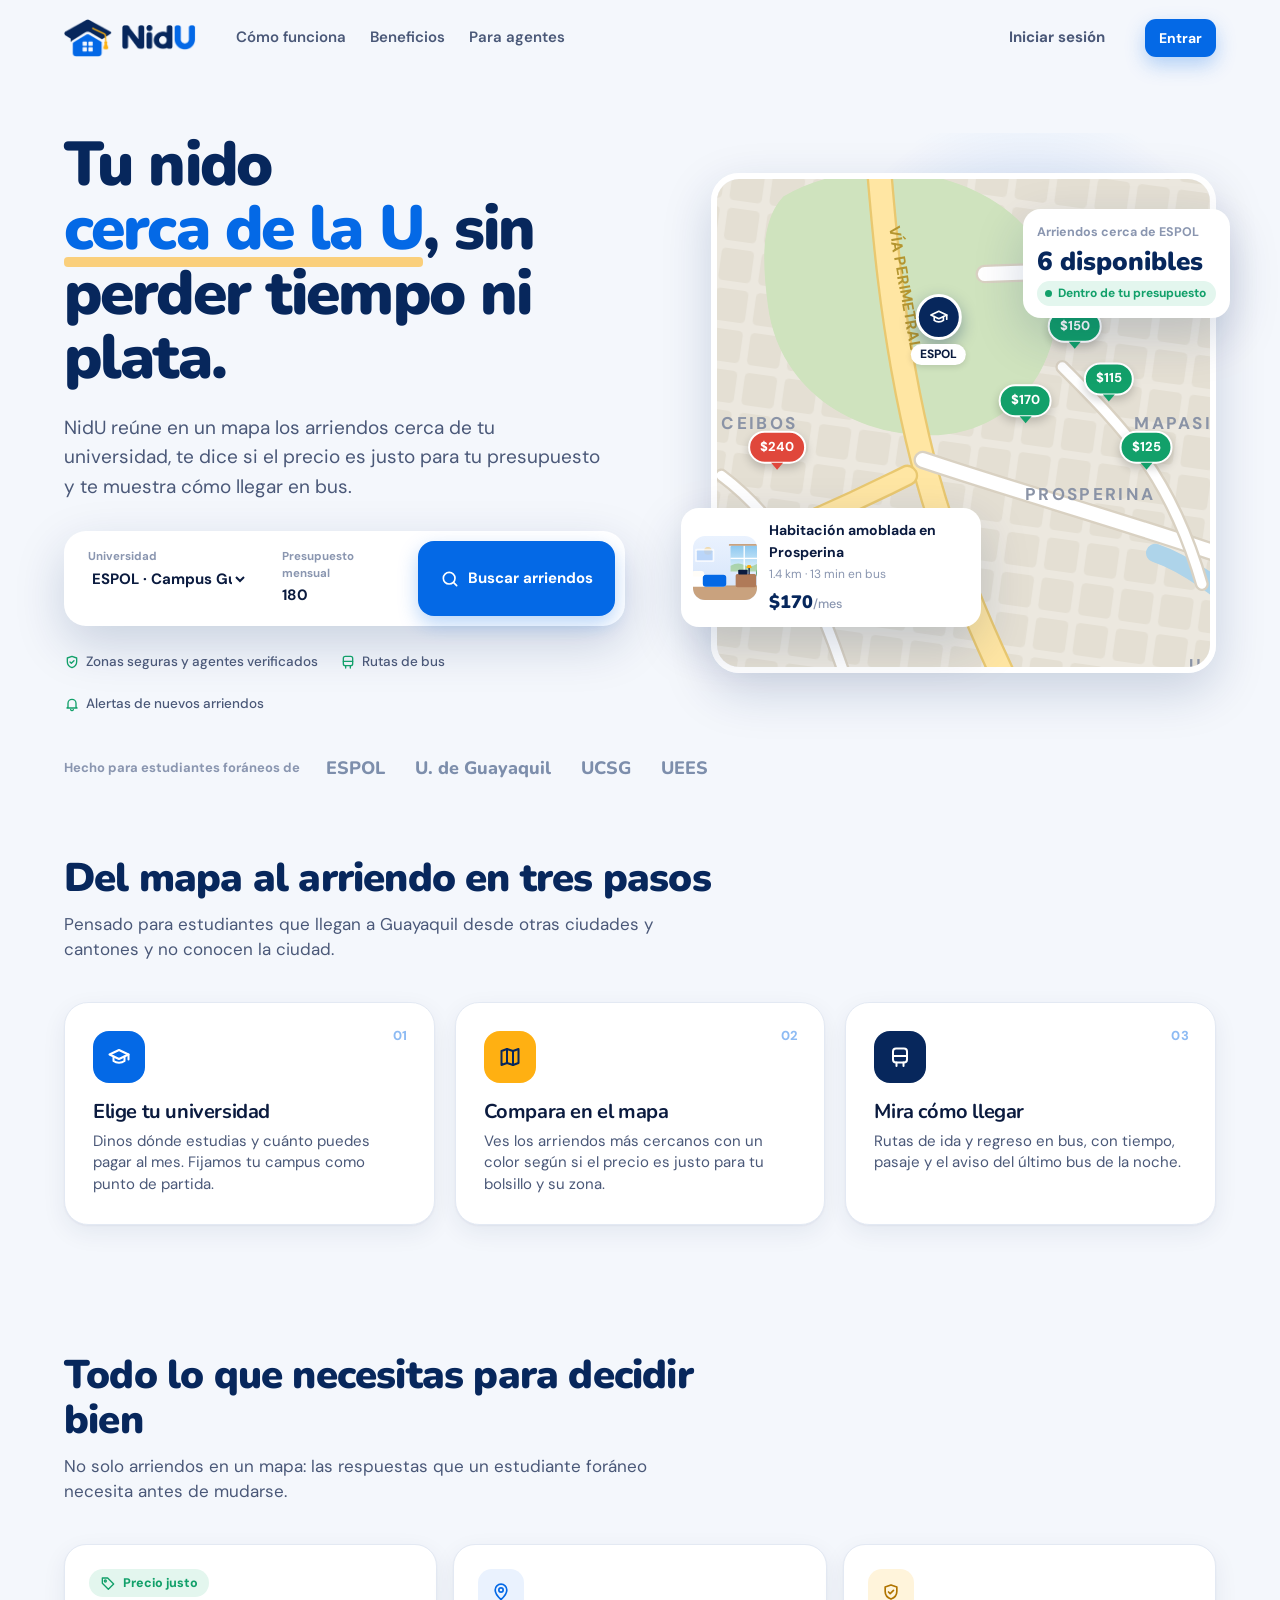
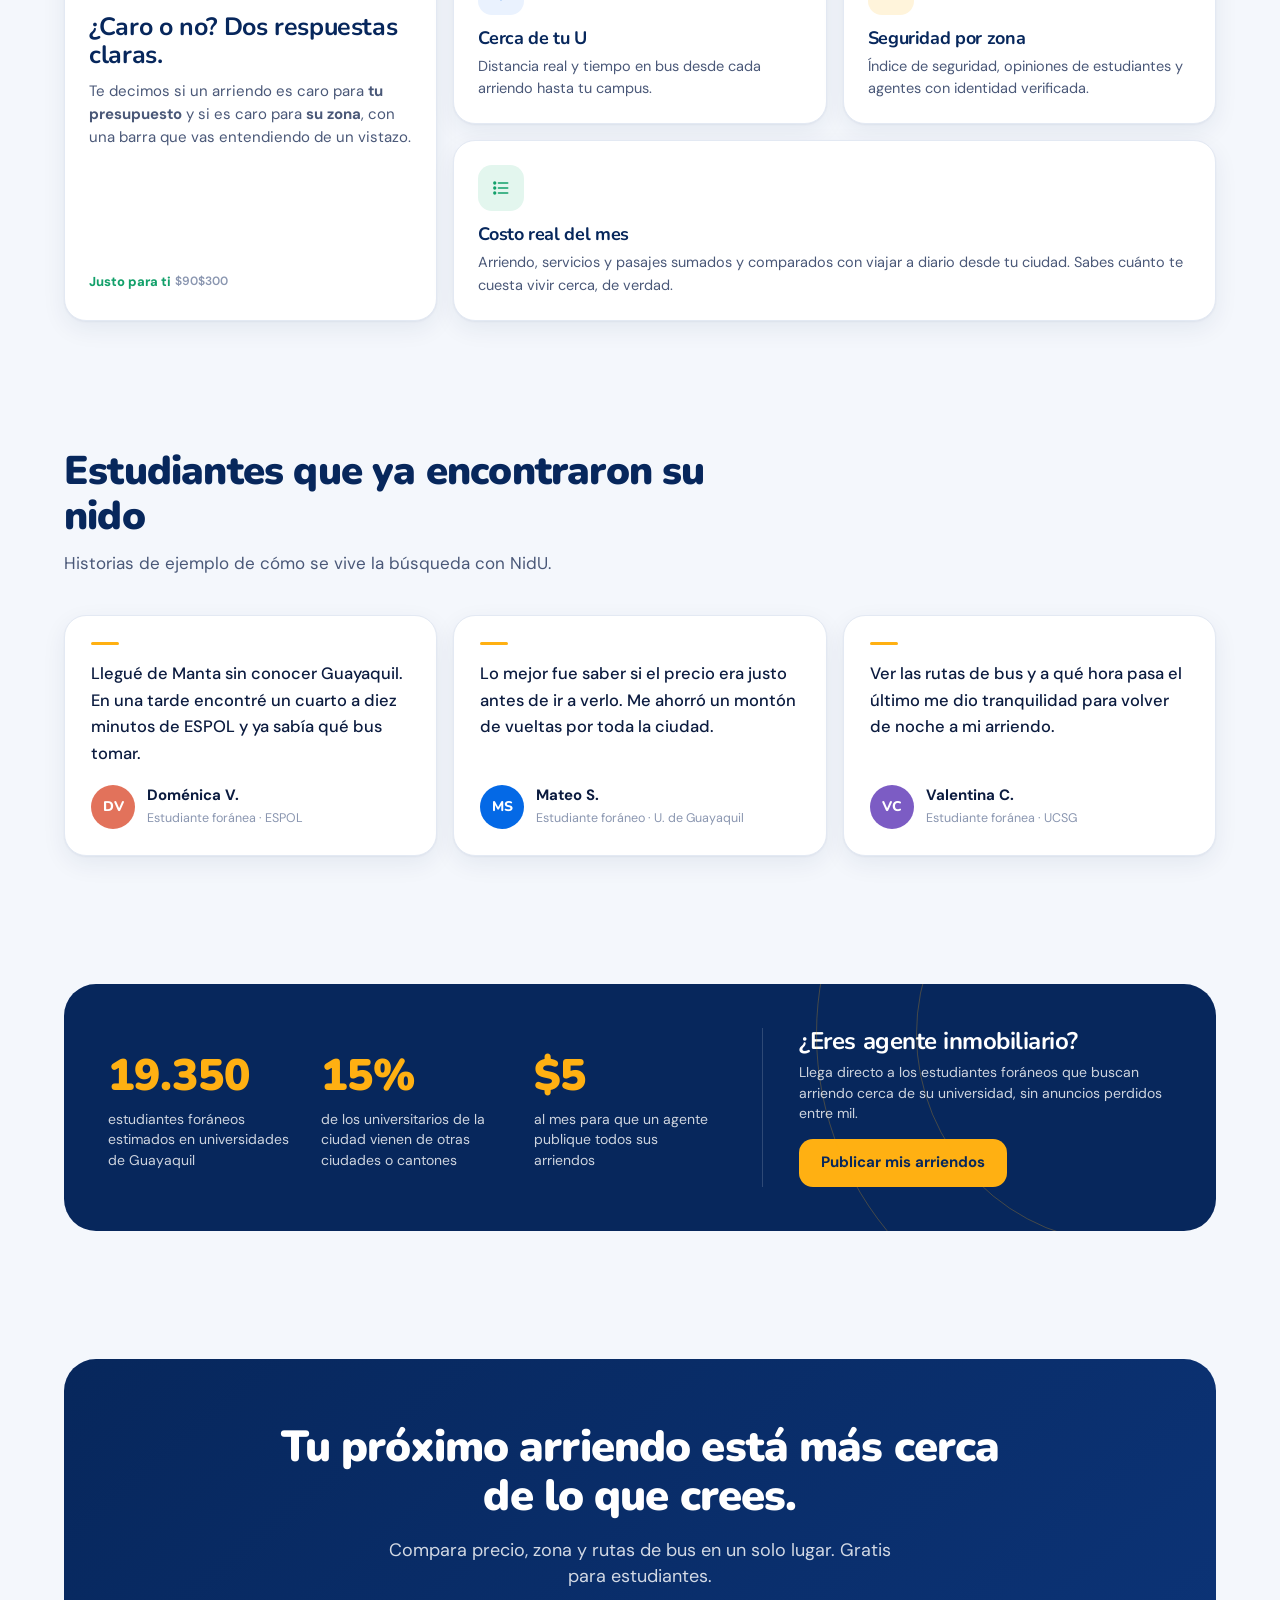
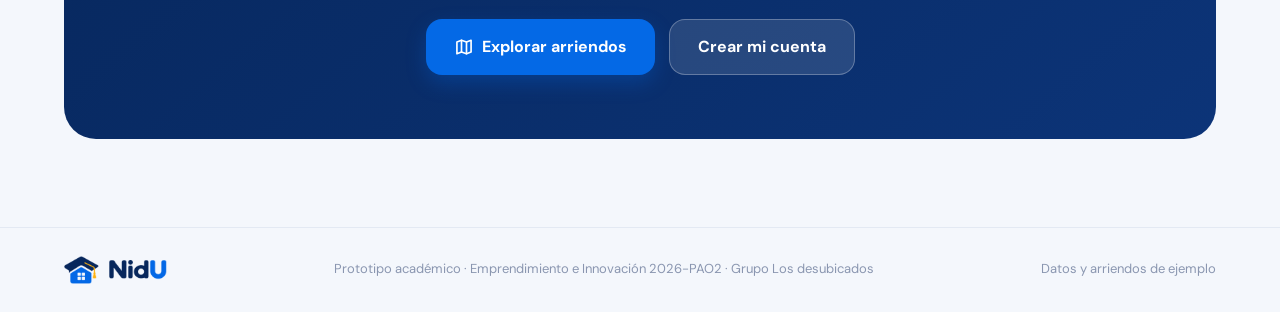
==== commit 707c31b1: "feat: rediseñar la página de inicio con hero, bento y testimonios Se rediseñó por completo la vista " ====
--- a/index.html
+++ b/index.html
@@ -13,58 +13,92 @@
 <!-- ============ LANDING ============ -->
 <section class="view" data-view="inicio">
   <nav class="lnav"><div class="in">
-    <a class="brand" href="#inicio"><img class="i" src="icon.png" alt=""><img class="w" src="word.png" alt="NidU"></a>
+    <a class="brand" href="#inicio"><img class="i" src="resources/icon.png" alt=""><img class="w" src="resources/word.png" alt="NidU"></a>
     <div class="links"><a href="#como">Cómo funciona</a><a href="#beneficios">Beneficios</a><a href="#agentes">Para agentes</a></div>
     <div class="sp"></div>
     <button class="btn ghost gbtn" data-act="go" data-v="ingresar">Iniciar sesión</button>
     <button class="btn pri sm" data-act="go" data-v="registro">Entrar</button>
   </div></nav>
-  <header class="hero">
-    <div>
-      <div class="eyebrow"><b>Nuevo</b> Arriendos cerca de ESPOL, UG, UCSG y UEES</div>
-      <h1>Tu nido <em>cerca de la U</em>, sin perder tiempo ni plata.</h1>
-      <p class="lead">NidU junta en un solo lugar los arriendos cerca de tu universidad, te dice si el precio es justo para tu presupuesto y te muestra cómo llegar en bus.</p>
-      <form class="searchbox" data-form="hero">
+  <header class="hero" data-enter>
+    <div class="hero-copy">
+      <h1 class="enter">Tu nido <em>cerca de la U</em>, sin perder tiempo ni plata.</h1>
+      <p class="lead enter">NidU reúne en un mapa los arriendos cerca de tu universidad, te dice si el precio es justo para tu presupuesto y te muestra cómo llegar en bus.</p>
+      <form class="searchbox enter" data-form="hero">
         <div class="f"><label>Universidad</label><select id="heroUni"></select></div>
         <div class="f"><label>Presupuesto mensual</label><input id="heroBudget" type="number" min="60" max="600" value="180"></div>
-        <button class="btn pri" type="submit"><svg class="ico"><use href="#i-search"/></svg>Buscar</button>
+        <button class="btn pri" type="submit"><svg class="ico"><use href="#i-search"/></svg>Buscar arriendos</button>
       </form>
-      <div class="trust"><span><svg class="ico sm"><use href="#i-shield"/></svg>Zonas seguras y agentes verificados</span><span><svg class="ico sm"><use href="#i-bus"/></svg>Rutas de bus</span><span><svg class="ico sm"><use href="#i-bell"/></svg>Alertas de nuevos arriendos</span></div>
+      <div class="trust enter"><span><svg class="ico sm"><use href="#i-shield"/></svg>Zonas seguras y agentes verificados</span><span><svg class="ico sm"><use href="#i-bus"/></svg>Rutas de bus</span><span><svg class="ico sm"><use href="#i-bell"/></svg>Alertas de nuevos arriendos</span></div>
     </div>
-    <div class="hero-vis">
+    <div class="hero-vis enter">
+      <div class="glow"></div>
       <div class="mapcard" id="heroMap"></div>
       <div class="float f1" id="heroCard"></div>
-      <div class="float f2"><div><small style="color:var(--ink3);font-weight:600">Arriendos cerca de ESPOL</small><div class="big" id="heroCount">0</div><span class="badge good">Dentro de tu presupuesto</span></div></div>
+      <div class="float f2"><div><small style="color:var(--ink3);font-weight:700">Arriendos cerca de ESPOL</small><div class="big" id="heroCount">0</div><span class="badge good">Dentro de tu presupuesto</span></div></div>
     </div>
   </header>
+
+  <div class="unibar">
+    <span class="ul">Hecho para estudiantes foráneos de</span>
+    <div class="unis">
+      <span class="um">ESPOL</span><span class="um">U. de Guayaquil</span><span class="um">UCSG</span><span class="um">UEES</span>
+    </div>
+  </div>
+
   <section class="lsec" id="como">
-    <h2>Así de fácil funciona</h2>
-    <p class="sub">Pensado para estudiantes que llegan a Guayaquil desde otras ciudades y cantones.</p>
+    <div class="lhead"><h2>Del mapa al arriendo en tres pasos</h2><p class="sub">Pensado para estudiantes que llegan a Guayaquil desde otras ciudades y cantones y no conocen la ciudad.</p></div>
     <div class="steps">
-      <div class="step"><span class="n">1</span><div class="ib"><svg class="ico lg"><use href="#i-cap"/></svg></div><h3>Elige tu universidad</h3><p>Dinos dónde estudias y cuánto puedes pagar al mes por tu arriendo.</p></div>
-      <div class="step"><span class="n">2</span><div class="ib" style="background:var(--gold);color:var(--navy)"><svg class="ico lg"><use href="#i-map"/></svg></div><h3>Compara en el mapa</h3><p>Ves los arriendos más cercanos, con colores según si el precio es justo para ti.</p></div>
-      <div class="step"><span class="n">3</span><div class="ib" style="background:var(--navy)"><svg class="ico lg"><use href="#i-bus"/></svg></div><h3>Mira cómo llegar</h3><p>Rutas de ida y regreso en bus, con tiempo, pasaje y aviso del último bus.</p></div>
+      <div class="step"><span class="n">01</span><div class="ib"><svg class="ico lg"><use href="#i-cap"/></svg></div><h3>Elige tu universidad</h3><p>Dinos dónde estudias y cuánto puedes pagar al mes. Fijamos tu campus como punto de partida.</p></div>
+      <div class="step"><span class="n">02</span><div class="ib gold"><svg class="ico lg"><use href="#i-map"/></svg></div><h3>Compara en el mapa</h3><p>Ves los arriendos más cercanos con un color según si el precio es justo para tu bolsillo y su zona.</p></div>
+      <div class="step"><span class="n">03</span><div class="ib navy"><svg class="ico lg"><use href="#i-bus"/></svg></div><h3>Mira cómo llegar</h3><p>Rutas de ida y regreso en bus, con tiempo, pasaje y el aviso del último bus de la noche.</p></div>
     </div>
   </section>
-  <section class="lsec" id="beneficios" style="padding-top:0">
-    <h2>Todo lo que necesitas, en un solo lugar</h2>
-    <div class="feat">
-      <div class="fc"><div class="ib" style="background:var(--good-50);color:var(--good)"><svg class="ico"><use href="#i-tag"/></svg></div><h4>¿Caro o no?</h4><p>Dos respuestas claras: si es caro para tu bolsillo y si es caro para su zona.</p></div>
-      <div class="fc"><div class="ib" style="background:var(--blue-50);color:var(--blue)"><svg class="ico"><use href="#i-pin"/></svg></div><h4>Cerca de tu U</h4><p>Distancia real y tiempo en bus desde cada arriendo hasta tu campus.</p></div>
-      <div class="fc"><div class="ib" style="background:var(--gold-50);color:#B07400"><svg class="ico"><use href="#i-shield"/></svg></div><h4>Seguridad primero</h4><p>Índice de seguridad por zona, fotos verificadas y agentes con identidad comprobada.</p></div>
-      <div class="fc"><div class="ib" style="background:#EEE9FB;color:#6B4FC6"><svg class="ico"><use href="#i-list"/></svg></div><h4>Costo real del mes</h4><p>Arriendo, servicios y pasajes sumados, comparados con viajar a diario desde tu ciudad.</p></div>
+
+  <section class="lsec" id="beneficios">
+    <div class="lhead"><h2>Todo lo que necesitas para decidir bien</h2><p class="sub">No solo arriendos en un mapa: las respuestas que un estudiante foráneo necesita antes de mudarse.</p></div>
+    <div class="bento">
+      <article class="bcard big">
+        <div class="btag"><svg class="ico sm"><use href="#i-tag"/></svg>Precio justo</div>
+        <h3>¿Caro o no? Dos respuestas claras.</h3>
+        <p>Te decimos si un arriendo es caro para <b>tu presupuesto</b> y si es caro para <b>su zona</b>, con una barra que vas entendiendo de un vistazo.</p>
+        <div class="meter"><span class="mlab">Justo para ti</span><div class="mbar"><i style="left:34%"></i></div><div class="mscale"><span>$90</span><span>$300</span></div></div>
+      </article>
+      <article class="bcard"><div class="ib" style="background:var(--blue-50);color:var(--blue)"><svg class="ico"><use href="#i-pin"/></svg></div><h4>Cerca de tu U</h4><p>Distancia real y tiempo en bus desde cada arriendo hasta tu campus.</p></article>
+      <article class="bcard"><div class="ib" style="background:var(--gold-50);color:#B07400"><svg class="ico"><use href="#i-shield"/></svg></div><h4>Seguridad por zona</h4><p>Índice de seguridad, opiniones de estudiantes y agentes con identidad verificada.</p></article>
+      <article class="bcard wide"><div class="ib" style="background:var(--good-50);color:var(--good)"><svg class="ico"><use href="#i-list"/></svg></div><h4>Costo real del mes</h4><p>Arriendo, servicios y pasajes sumados y comparados con viajar a diario desde tu ciudad. Sabes cuánto te cuesta vivir cerca, de verdad.</p></article>
     </div>
   </section>
-  <section class="lsec" id="agentes" style="padding-top:0">
+
+  <section class="lsec" id="voces">
+    <div class="lhead"><h2>Estudiantes que ya encontraron su nido</h2><p class="sub">Historias de ejemplo de cómo se vive la búsqueda con NidU.</p></div>
+    <div class="quotes">
+      <figure class="quote"><blockquote>Llegué de Manta sin conocer Guayaquil. En una tarde encontré un cuarto a diez minutos de ESPOL y ya sabía qué bus tomar.</blockquote><figcaption><span class="av" style="background:#E2725B">DV</span><div><b>Doménica V.</b><small>Estudiante foránea · ESPOL</small></div></figcaption></figure>
+      <figure class="quote"><blockquote>Lo mejor fue saber si el precio era justo antes de ir a verlo. Me ahorró un montón de vueltas por toda la ciudad.</blockquote><figcaption><span class="av" style="background:#0469E6">MS</span><div><b>Mateo S.</b><small>Estudiante foráneo · U. de Guayaquil</small></div></figcaption></figure>
+      <figure class="quote"><blockquote>Ver las rutas de bus y a qué hora pasa el último me dio tranquilidad para volver de noche a mi arriendo.</blockquote><figcaption><span class="av" style="background:#7C5CC4">VC</span><div><b>Valentina C.</b><small>Estudiante foránea · UCSG</small></div></figcaption></figure>
+    </div>
+  </section>
+
+  <section class="lsec" id="agentes">
     <div class="band">
       <div class="ring" style="width:420px;height:420px;right:-120px;top:-160px"></div><div class="ring" style="width:620px;height:620px;right:-220px;top:-260px"></div>
-      <div><div class="k">19.350</div><div class="l">estudiantes foráneos estimados en universidades de Guayaquil</div></div>
-      <div><div class="k">15%</div><div class="l">de los universitarios de la ciudad vienen de otras ciudades o cantones</div></div>
-      <div><div class="k">$5</div><div class="l">al mes para que un agente publique sus arriendos</div></div>
-      <div class="cta"><h3>¿Eres agente inmobiliario?</h3><p>Llega directo a estudiantes foráneos que buscan arriendo cerca de su universidad.</p><button class="btn gold" data-act="agentSignup">Publicar mis arriendos</button></div>
+      <div class="bstats">
+        <div><div class="k">19.350</div><div class="l">estudiantes foráneos estimados en universidades de Guayaquil</div></div>
+        <div><div class="k">15%</div><div class="l">de los universitarios de la ciudad vienen de otras ciudades o cantones</div></div>
+        <div><div class="k">$5</div><div class="l">al mes para que un agente publique todos sus arriendos</div></div>
+      </div>
+      <div class="cta"><h3>¿Eres agente inmobiliario?</h3><p>Llega directo a los estudiantes foráneos que buscan arriendo cerca de su universidad, sin anuncios perdidos entre mil.</p><button class="btn gold" data-act="agentSignup">Publicar mis arriendos</button></div>
     </div>
   </section>
-  <footer class="foot"><div class="in"><a class="brand" href="#inicio"><img class="i" src="icon.png" alt="" style="height:28px"><img class="w" src="word.png" alt="NidU" style="height:20px"></a><span>Prototipo académico · Emprendimiento e Innovación 2026-PAO2 · Grupo Los desubicados</span><span>Datos y arriendos de ejemplo</span></div></footer>
+
+  <section class="lsec" id="cierre">
+    <div class="closer">
+      <h2>Tu próximo arriendo está más cerca de lo que crees.</h2>
+      <p>Compara precio, zona y rutas de bus en un solo lugar. Gratis para estudiantes.</p>
+      <div class="cbtns"><button class="btn pri lg" data-act="go" data-v="explorar"><svg class="ico"><use href="#i-map"/></svg>Explorar arriendos</button><button class="btn sec lg" data-act="go" data-v="registro">Crear mi cuenta</button></div>
+    </div>
+  </section>
+
+  <footer class="foot"><div class="in"><a class="brand" href="#inicio"><img class="i" src="resources/icon.png" alt="" style="height:28px"><img class="w" src="resources/word.png" alt="NidU" style="height:20px"></a><span>Prototipo académico · Emprendimiento e Innovación 2026-PAO2 · Grupo Los desubicados</span><span>Datos y arriendos de ejemplo</span></div></footer>
 </section>
 
 <!-- ============ AUTH ============ -->
@@ -80,6 +114,8 @@
 <section class="view" data-view="perfil"><div class="wrap" id="sprofile"></div></section>
 <section class="view" data-view="amigos"><div class="wrap" id="friends"></div></section>
 <section class="view" data-view="zonas"><div class="wrap" id="zones"></div></section>
+<section class="view" data-view="visitas"><div class="wrap" id="visits"></div></section>
+<section class="view" data-view="mensajes"><div class="wrap" id="chats"></div></section>
 
 <div class="ov" id="ov"><div class="modal" id="modal"></div></div>
 <div class="toast" id="toast"><svg class="ico"><use href="#i-check"/></svg><span></span></div>
--- a/css/styles.css
+++ b/css/styles.css
@@ -74,10 +74,10 @@
 .hero-vis .mapcard{position:absolute;inset:0 0 0 30px;border-radius:28px;overflow:hidden;box-shadow:var(--sh2);border:6px solid #fff}
 .float{position:absolute;background:#fff;border-radius:18px;box-shadow:var(--sh2);padding:12px;display:flex;gap:12px;align-items:center}
 .float .th{width:64px;height:64px;border-radius:12px;overflow:hidden;flex:none}
-.f1{left:0;bottom:46px;width:300px;animation:bob 5s ease-in-out infinite}
-.f2{right:-14px;top:36px;padding:12px 14px;animation:bob 6s ease-in-out infinite reverse}
+.f1{left:0;bottom:46px;width:300px;animation:bob 7s ease-in-out infinite}
+.f2{right:-14px;top:36px;padding:12px 14px;animation:bob 9s ease-in-out infinite reverse}
 .f2 .big{font-family:var(--hf);font-weight:900;font-size:26px;color:var(--navy)}
-@keyframes bob{50%{transform:translateY(-8px)}}
+@keyframes bob{50%{transform:translateY(-6px)}}
 .lsec{max-width:1200px;margin:auto;padding:72px 24px}
 .lsec h2{font-size:clamp(30px,3.4vw,42px);color:var(--navy);font-weight:900}
 .lsec .sub{color:var(--ink2);font-size:17px;margin-top:10px;max-width:620px}
@@ -514,3 +514,229 @@
 .pwreq .ico{color:var(--line);flex:none;transition:color .15s}
 .pwreq div.ok{color:var(--good);font-weight:600}
 .pwreq div.ok .ico{color:var(--good)}
+
+/* ===================== CAPA DE PULIDO VISUAL =====================
+   Ajustes de consistencia: filas reutilizables, avisos, etiquetas,
+   anchos de lectura y tipografía de rótulos. */
+
+/* Rótulos en formato oración (sin mayúsculas forzadas) */
+.searchbox label,.menu h5,.tbl th,.pfx .r .h,.anav .plan small{text-transform:none;letter-spacing:0}
+.tbl th{font-size:12.5px;font-weight:600}
+svg text{font-family:var(--bf)}
+
+/* Fila con avatar/miniatura + texto: válida en cualquier contenedor */
+.th2{display:flex;align-items:center;gap:12px}
+.th2 small{color:var(--ink3);font-size:12.5px;display:block}
+.th2 .av{width:42px;height:42px;border-radius:50%;display:grid;place-items:center;color:#fff;font-weight:800;font-size:13.5px;flex:none;font-family:var(--hf)}
+.count{background:var(--gold);color:var(--navy);font-size:11.5px;font-weight:800;padding:2px 8px;border-radius:999px;flex:none}
+
+/* Avisos: informativo (azul) distinto de alerta (rojo) */
+.scam.info{background:var(--blue-50);color:var(--navy)}
+.scam.info .ico{color:var(--blue)}
+
+/* Acciones en lista (perfil, soporte) */
+.mi{display:flex;gap:10px;align-items:center;width:100%;padding:12px 14px;border-radius:12px;font-weight:600;text-align:left;border:1px solid var(--line);background:#fff;transition:background .15s,border-color .15s}
+.mi:hover{background:var(--bg);border-color:var(--blue-100)}
+.menu .mi{border:0;padding:10px;background:none}
+
+/* Tarjetas de arriendo: nada se desborda */
+.card>div:nth-child(2){min-width:0}
+.card .meta2{row-gap:4px}
+.card .pr{flex-wrap:wrap;justify-content:flex-start;row-gap:6px}
+.card .pr .price{margin-right:auto}
+.sbadge{white-space:nowrap}
+
+/* Barra de filtros: desvanecido donde continúa el scroll */
+.fbar{-webkit-mask-image:linear-gradient(90deg,#000 calc(100% - 36px),transparent);mask-image:linear-gradient(90deg,#000 calc(100% - 36px),transparent);padding-right:28px}
+
+/* Tabla del agente */
+.intr{display:inline-flex;align-items:center;gap:5px;white-space:nowrap;color:var(--ink2);font-weight:600;margin-right:12px}
+
+/* Vistas de lectura: ancho cómodo */
+[data-view=perfil] .wrap,[data-view=amigos] .wrap,[data-view=visitas] .wrap,[data-view=mensajes] .wrap{max-width:880px}
+.ahead h1{letter-spacing:-.025em}
+.ahead p{margin-top:6px;max-width:62ch}
+.tgrid{grid-template-columns:repeat(auto-fit,minmax(150px,1fr));gap:12px 18px}
+.tgrid div b{font-size:14.5px;font-weight:700}
+.tenant{transition:border-color .15s}
+.blk[data-act]:hover{border-color:var(--blue-100);box-shadow:0 6px 22px rgba(7,39,92,.06)}
+.blk[data-act]{transition:border-color .15s,box-shadow .15s}
+.zgrid .blk>div:first-child>div>div{white-space:nowrap}
+
+/* Mapa: la nota no tapa contenido en el inicio ni en pantallas chicas */
+.hero .mnote{display:none}
+@media (max-width:700px){.mnote{display:none}}
+
+/* Estados */
+.btn:disabled{opacity:.5;cursor:not-allowed;box-shadow:none}
+.btn:active:not(:disabled){transform:translateY(1px)}
+:focus-visible{outline:3px solid var(--blue);outline-offset:2px;border-radius:8px}
+@media (prefers-reduced-motion:reduce){
+  *,*::before,*::after{animation-duration:.01ms!important;animation-iteration-count:1!important;transition-duration:.01ms!important;scroll-behavior:auto!important}
+  .f1{animation:bob 7s ease-in-out infinite!important}
+  .f2{animation:bob 9s ease-in-out infinite reverse!important}
+}
+[data-view=perfil] .prof{max-width:none}
+
+/* ===================== RESPONSIVE MÓVIL (inicio) ===================== */
+@media (max-width:600px){
+  .hero{padding:26px 18px 38px;gap:26px}
+  .hero-vis{height:300px;margin-top:0}
+  .hero-vis .mapcard{inset:0;border-width:4px;border-radius:22px}
+  .f1{width:min(250px,78%);left:8px;bottom:10px}
+  .f2{right:8px;top:10px;padding:9px 12px}
+  .f2 .big{font-size:19px}
+  .f2 .badge{font-size:10.5px;padding:3px 8px}
+  .band{grid-template-columns:1fr 1fr;padding:30px 22px;gap:18px 20px}
+  .band .k{font-size:34px}
+  .band .cta{grid-column:1 / -1;border-top:1px solid rgba(255,255,255,.16);padding-top:20px}
+}
+@media (max-width:380px){
+  .band{grid-template-columns:1fr}
+}
+
+
+/* ===================== RESPONSIVE MÓVIL (vistas internas) =====================
+   Todo aquí es solo para pantallas <=600px; no afecta el escritorio. */
+@media (max-width:600px){
+  /* El panel del agente debe poder encogerse al ancho del celular */
+  .amain{min-width:0}
+  .agentlay>*{min-width:0}
+
+  /* "Mis arriendos": la tabla se vuelve tarjetas apiladas */
+  .tbl,.tbl tbody,.tbl tr,.tbl td{display:block;width:auto}
+  .tbl thead{display:none}
+  .tbl td.hide{display:none}
+  .tbl tr{border:1.5px solid var(--line);border-radius:16px;padding:12px 14px;margin-bottom:12px}
+  .tbl td{border-top:0;padding:6px 0}
+  .tbl td:first-child{padding-top:0}
+  .tbl td:last-child>div{justify-content:flex-start!important;flex-wrap:wrap;margin-top:4px}
+  .tbl .tt .th{width:48px;height:48px}
+
+  /* Detalle del arriendo: permitir que las columnas encojan */
+  .dgrid,.dgrid>*,.cost,.cost>*,.routebox,.routebox>*,.two,.two>*{min-width:0}
+  .asp{min-width:0}
+  .vs select{max-width:100%}
+
+  /* Zonas: el encabezado (nombre + etiqueta) puede envolver */
+  .zgrid{grid-template-columns:1fr}
+  .zgrid .blk>div:first-child{flex-wrap:wrap}
+  .zgrid .blk>div:first-child>div>div{white-space:normal}
+
+  /* Mis visitas: la fila de acciones envuelve */
+  #visits .blk>div:last-child{flex-wrap:wrap}
+
+  /* Detalle: filas de botones y encabezados con acción envuelven si no caben */
+  #detail div[style*="display:flex"]{flex-wrap:wrap}
+  .blk h3{flex-wrap:wrap}
+  .svc>*{min-width:0}
+}
+@media (max-width:400px){
+  .svc{grid-template-columns:1fr}
+}
+
+/* ===================== LANDING v2 (inicio) =====================
+   Rediseño del inicio en la marca de NidU (azul marino / azul / dorado).
+   Modo Persuade: hero con una entrada, prueba social, bento y cierre. */
+
+/* Superficies del navegador tematizadas */
+::selection{background:var(--blue);color:#fff}
+html{scrollbar-color:var(--blue-100) transparent}
+
+/* --- Hero --- */
+.hero{padding:56px 24px 40px;align-items:center}
+.hero h1{font-size:clamp(38px,5vw,62px);line-height:1.04;letter-spacing:-.03em}
+.hero p.lead{font-size:19px;line-height:1.55;max-width:540px;margin:22px 0 30px}
+.hero-vis{height:500px}
+.hero-vis .glow{position:absolute;inset:-8% 2% 0 2%;background:radial-gradient(58% 54% at 66% 34%,rgba(4,105,230,.20),transparent 72%);pointer-events:none;z-index:0}
+.hero-vis .mapcard,.hero-vis .float{z-index:1}
+.btn.lg{height:56px;padding:0 28px;font-size:16px;border-radius:16px}
+
+/* Entrada del hero: un solo momento, ease-out marcado */
+@media (prefers-reduced-motion:no-preference){
+  .hero[data-enter] .enter{opacity:0;animation:heroIn .85s cubic-bezier(.16,1,.3,1) both}
+  .hero[data-enter] .hero-copy .enter:nth-child(1){animation-delay:.04s}
+  .hero[data-enter] .hero-copy .enter:nth-child(2){animation-delay:.12s}
+  .hero[data-enter] .hero-copy .enter:nth-child(3){animation-delay:.20s}
+  .hero[data-enter] .hero-copy .enter:nth-child(4){animation-delay:.28s}
+  .hero[data-enter] .hero-vis.enter{animation-delay:.16s}
+}
+@keyframes heroIn{from{opacity:0;transform:translateY(18px)}to{opacity:1;transform:none}}
+
+/* --- Barra de universidades --- */
+.unibar{max-width:1200px;margin:auto;padding:2px 24px 10px;display:flex;align-items:center;gap:26px;flex-wrap:wrap}
+.unibar .ul{color:var(--ink3);font-size:13px;font-weight:700}
+.unibar .unis{display:flex;gap:30px;flex-wrap:wrap;align-items:baseline}
+.unibar .um{font-family:var(--hf);font-weight:800;font-size:18px;color:var(--navy);opacity:.5}
+
+/* --- Encabezados de sección --- */
+.lsec{padding:64px 24px}
+.lsec h2{font-size:clamp(28px,3.2vw,40px);letter-spacing:-.02em;line-height:1.12}
+.lhead{max-width:660px}.lhead .sub{margin-top:12px}
+
+/* --- Pasos --- */
+.steps{margin-top:40px}
+.step{padding:28px;border:1px solid var(--line);box-shadow:var(--sh);transition:transform .22s cubic-bezier(.16,1,.3,1),box-shadow .22s,border-color .22s}
+.step:hover{transform:translateY(-4px);box-shadow:var(--sh2);border-color:var(--blue-100)}
+.step .n{position:absolute;top:24px;right:26px;font-family:var(--bf);font-size:13px;font-weight:800;color:var(--blue);opacity:.45;letter-spacing:.02em;background:none;width:auto;height:auto}
+.step .ib{background:var(--blue);color:#fff}
+.step .ib.gold{background:var(--gold);color:var(--navy)}
+.step .ib.navy{background:var(--navy);color:#fff}
+
+/* --- Beneficios: bento --- */
+.bento{display:grid;grid-template-columns:repeat(3,1fr);gap:16px;margin-top:40px}
+.bcard{background:#fff;border:1px solid var(--line);border-radius:22px;padding:24px;box-shadow:var(--sh);transition:transform .22s cubic-bezier(.16,1,.3,1),box-shadow .22s,border-color .22s}
+.bcard:hover{transform:translateY(-4px);box-shadow:var(--sh2);border-color:var(--blue-100)}
+.bcard h4{font-size:18px;margin-bottom:6px;color:var(--navy)}
+.bcard p{color:var(--ink2);font-size:14.5px;line-height:1.55}
+.bcard .ib{width:46px;height:46px;border-radius:14px;display:grid;place-items:center;margin-bottom:14px}
+.bcard.big{grid-row:span 2;display:flex;flex-direction:column}
+.bcard.wide{grid-column:span 2}
+.bcard.big .btag{display:inline-flex;align-items:center;gap:7px;align-self:flex-start;background:var(--good-50);color:var(--good);font-weight:800;font-size:12.5px;padding:5px 11px;border-radius:999px}
+.bcard.big h3{font-size:25px;color:var(--navy);margin:16px 0 10px;letter-spacing:-.015em;line-height:1.14}
+.bcard.big p{font-size:15px;margin-bottom:auto}
+.meter{margin-top:22px}
+.meter .mlab{font-weight:800;color:var(--good);font-size:13px}
+.meter .mbar{height:10px;border-radius:999px;margin:9px 0 7px;background:linear-gradient(90deg,var(--good),var(--gold) 58%,var(--bad));position:relative}
+.meter .mbar i{position:absolute;top:50%;width:18px;height:18px;border-radius:50%;background:#fff;border:3px solid var(--navy);transform:translate(-50%,-50%);box-shadow:0 2px 7px rgba(7,39,92,.28)}
+.meter .mscale{display:flex;justify-content:space-between;color:var(--ink3);font-size:12px;font-weight:600}
+
+/* --- Testimonios --- */
+.quotes{display:grid;grid-template-columns:repeat(3,1fr);gap:16px;margin-top:40px}
+.quote{background:#fff;border:1px solid var(--line);border-radius:22px;padding:26px;box-shadow:var(--sh);display:flex;flex-direction:column;gap:18px}
+.quote blockquote{font-size:16.5px;line-height:1.6;color:var(--ink);font-weight:500}
+.quote blockquote::before{content:"";display:block;width:28px;height:3px;border-radius:2px;background:var(--gold);margin-bottom:16px}
+.quote figcaption{display:flex;align-items:center;gap:12px;margin-top:auto}
+.quote .av{width:44px;height:44px;border-radius:50%;display:grid;place-items:center;color:#fff;font-weight:800;font-family:var(--hf);font-size:14px;flex:none}
+.quote figcaption b{display:block;font-size:15px}
+.quote figcaption small{color:var(--ink3);font-size:12.5px}
+
+/* --- Banda de agentes (reestructurada) --- */
+.band{grid-template-columns:1.5fr 1fr;align-items:center;gap:40px;overflow:hidden}
+.band .bstats{display:grid;grid-template-columns:repeat(3,1fr);gap:24px}
+.band .cta{border-left:1px solid rgba(255,255,255,.16);padding-left:36px}
+
+/* --- Cierre --- */
+.closer{background:linear-gradient(140deg,var(--navy),var(--navy2));color:#fff;border-radius:32px;padding:64px 48px;text-align:center;position:relative;overflow:hidden}
+.closer h2{color:#fff;font-size:clamp(28px,3.4vw,44px);max-width:720px;margin:0 auto;letter-spacing:-.02em;line-height:1.12}
+.closer p{color:rgba(255,255,255,.82);font-size:18px;margin:16px auto 30px;max-width:540px}
+.cbtns{display:flex;gap:14px;justify-content:center;flex-wrap:wrap}
+.closer .btn.sec{background:rgba(255,255,255,.12);color:#fff;border:1px solid rgba(255,255,255,.28)}
+.closer .btn.sec:hover{background:rgba(255,255,255,.2)}
+
+/* --- Responsive del inicio v2 --- */
+@media (max-width:980px){
+  .bento,.quotes{grid-template-columns:1fr 1fr}
+  .bcard.big{grid-row:auto;grid-column:1 / -1}
+  .bcard.wide{grid-column:1 / -1}
+  .band{grid-template-columns:1fr}
+  .band .cta{border-left:0;border-top:1px solid rgba(255,255,255,.16);padding-left:0;padding-top:24px}
+}
+@media (max-width:600px){
+  .lsec{padding:48px 20px}
+  .bento,.quotes{grid-template-columns:1fr}
+  .band .bstats{grid-template-columns:1fr 1fr;gap:16px 18px}
+  .closer{padding:44px 24px}
+  .cbtns .btn{width:100%}
+  .unibar{gap:12px}.unibar .unis{gap:18px}.unibar .um{font-size:16px}
+}
